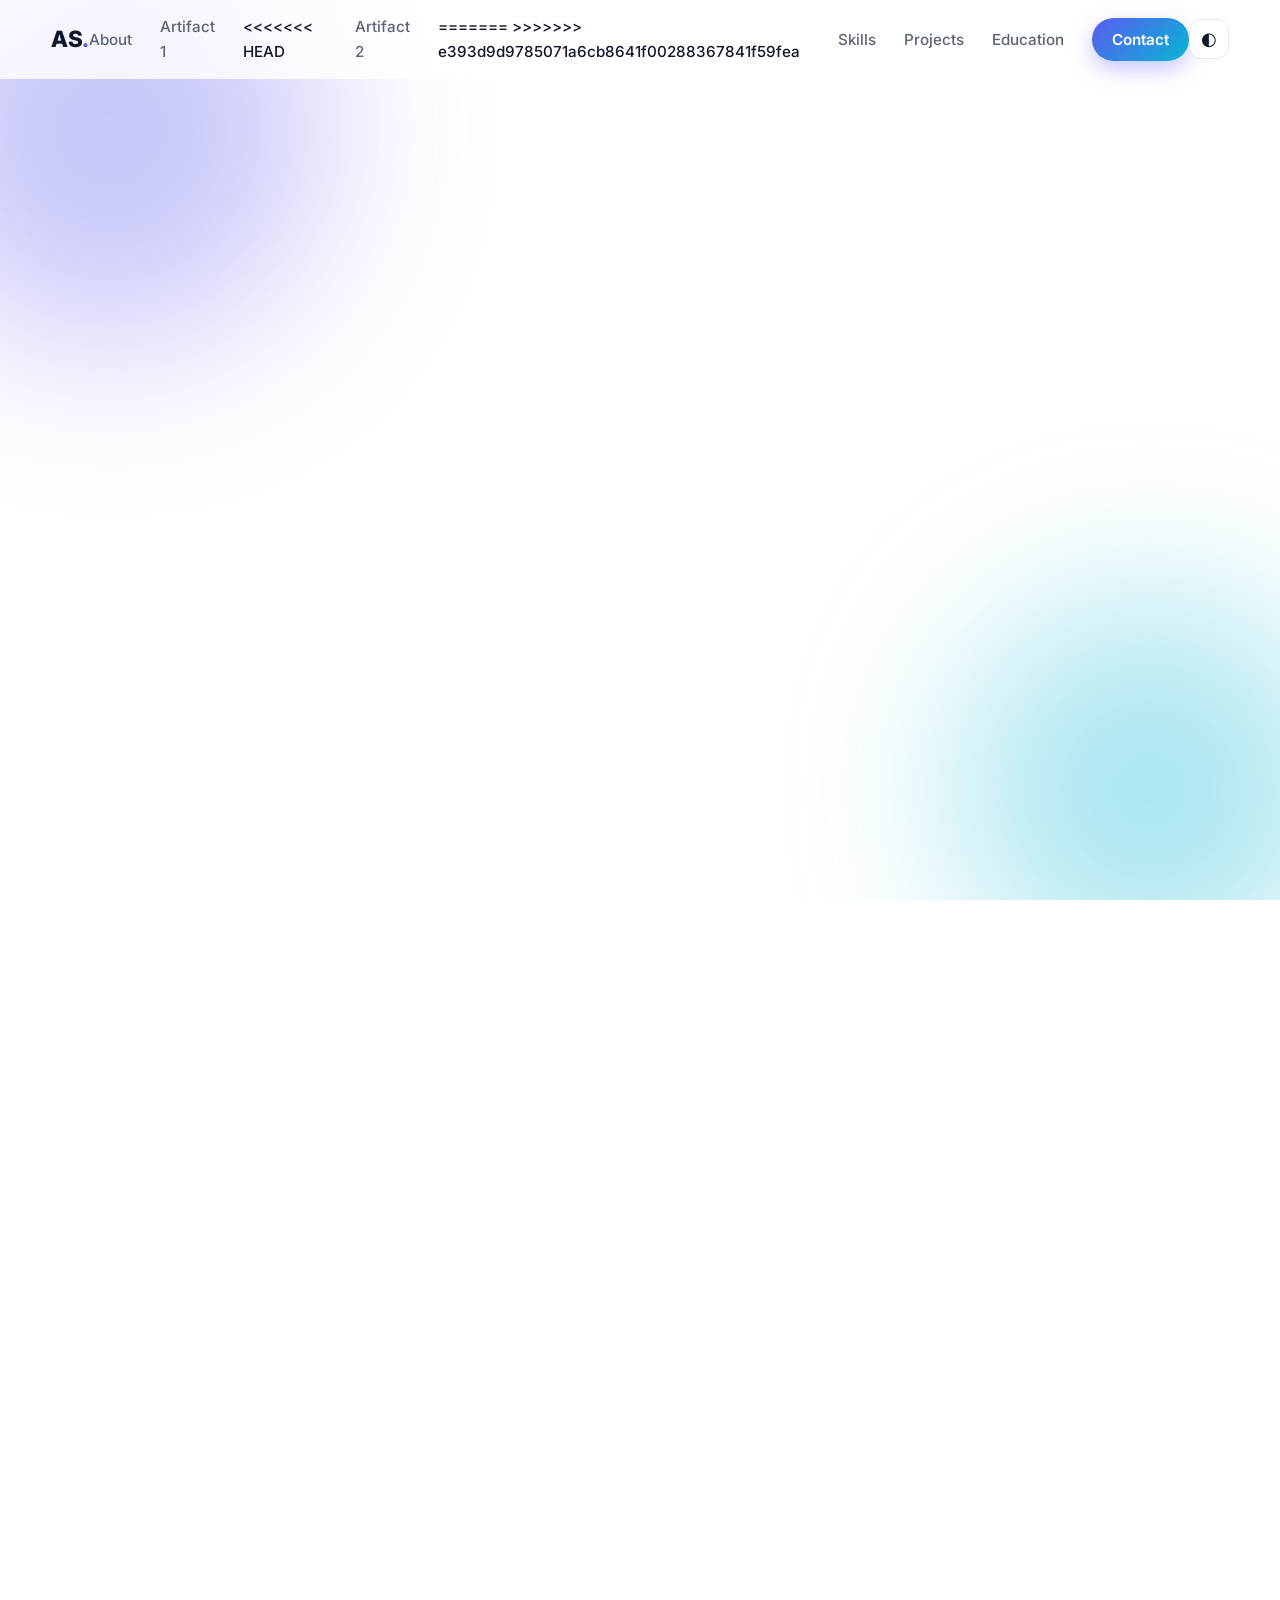
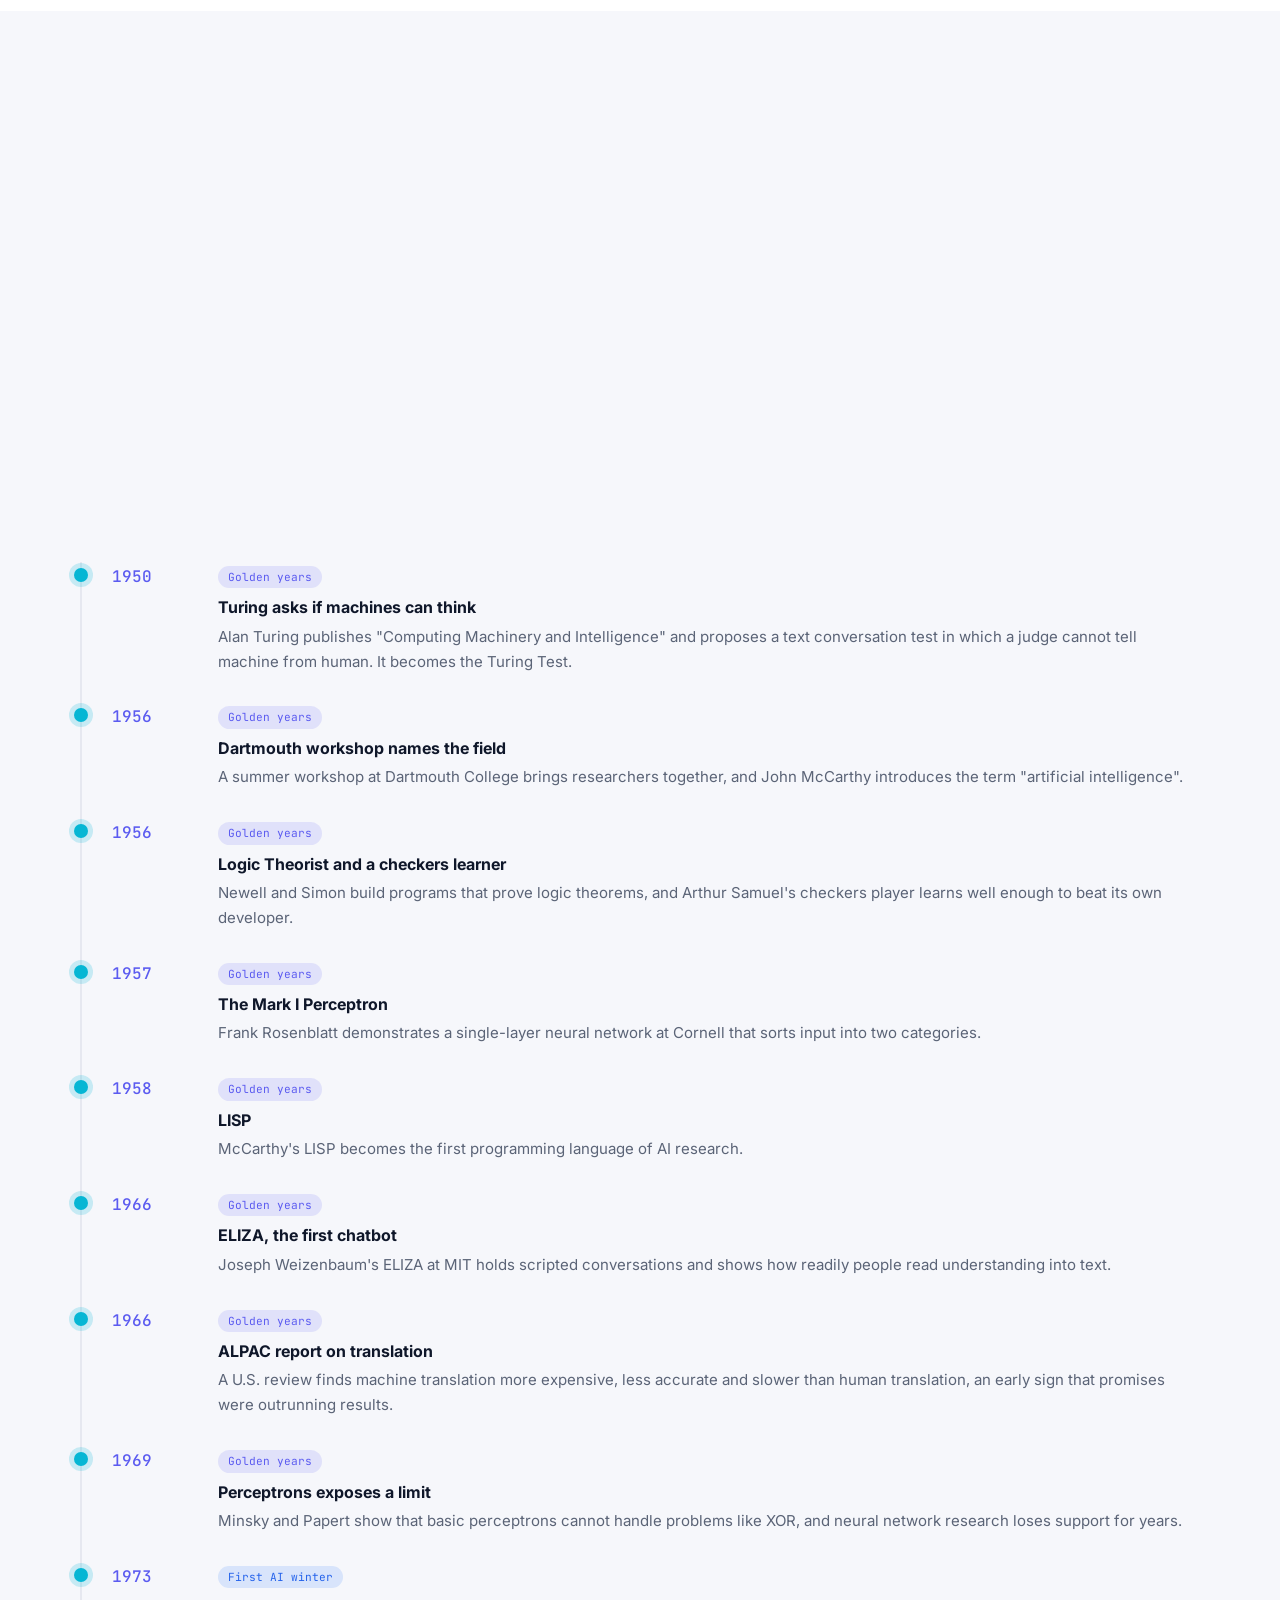
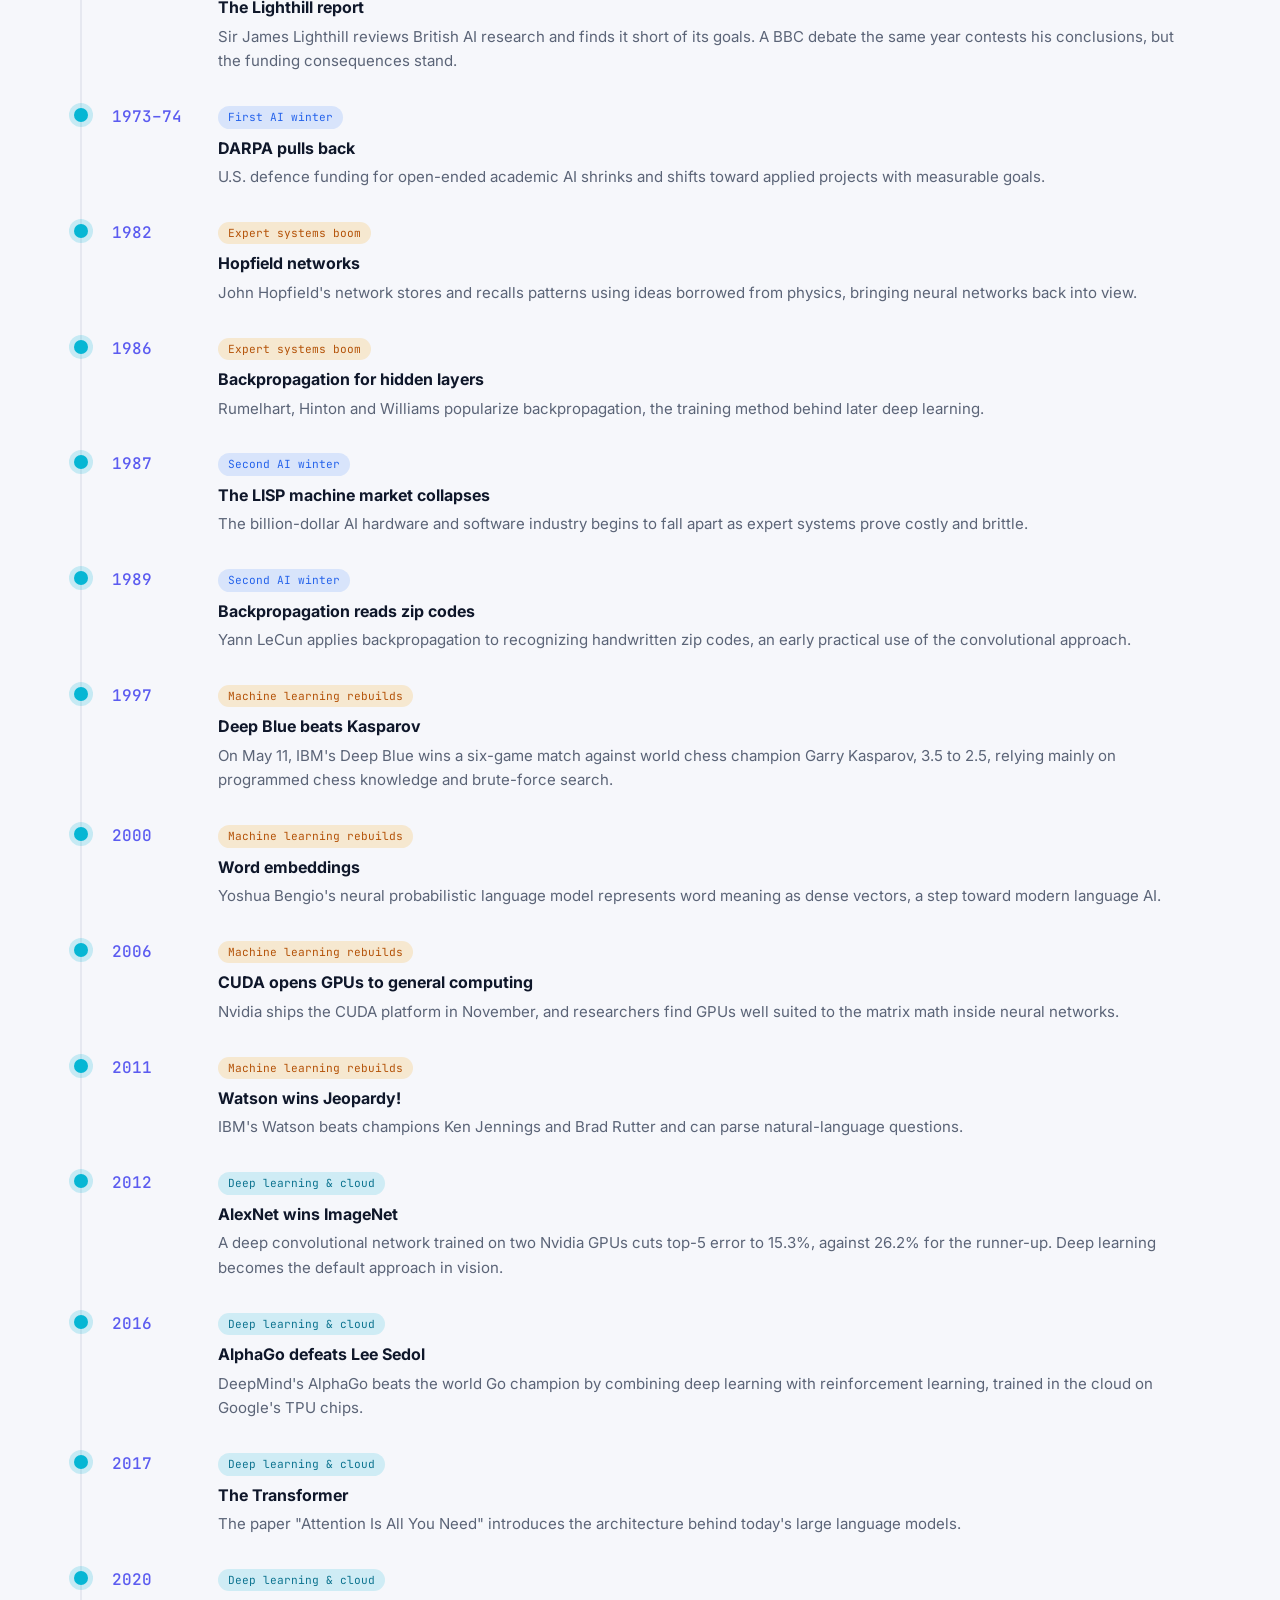
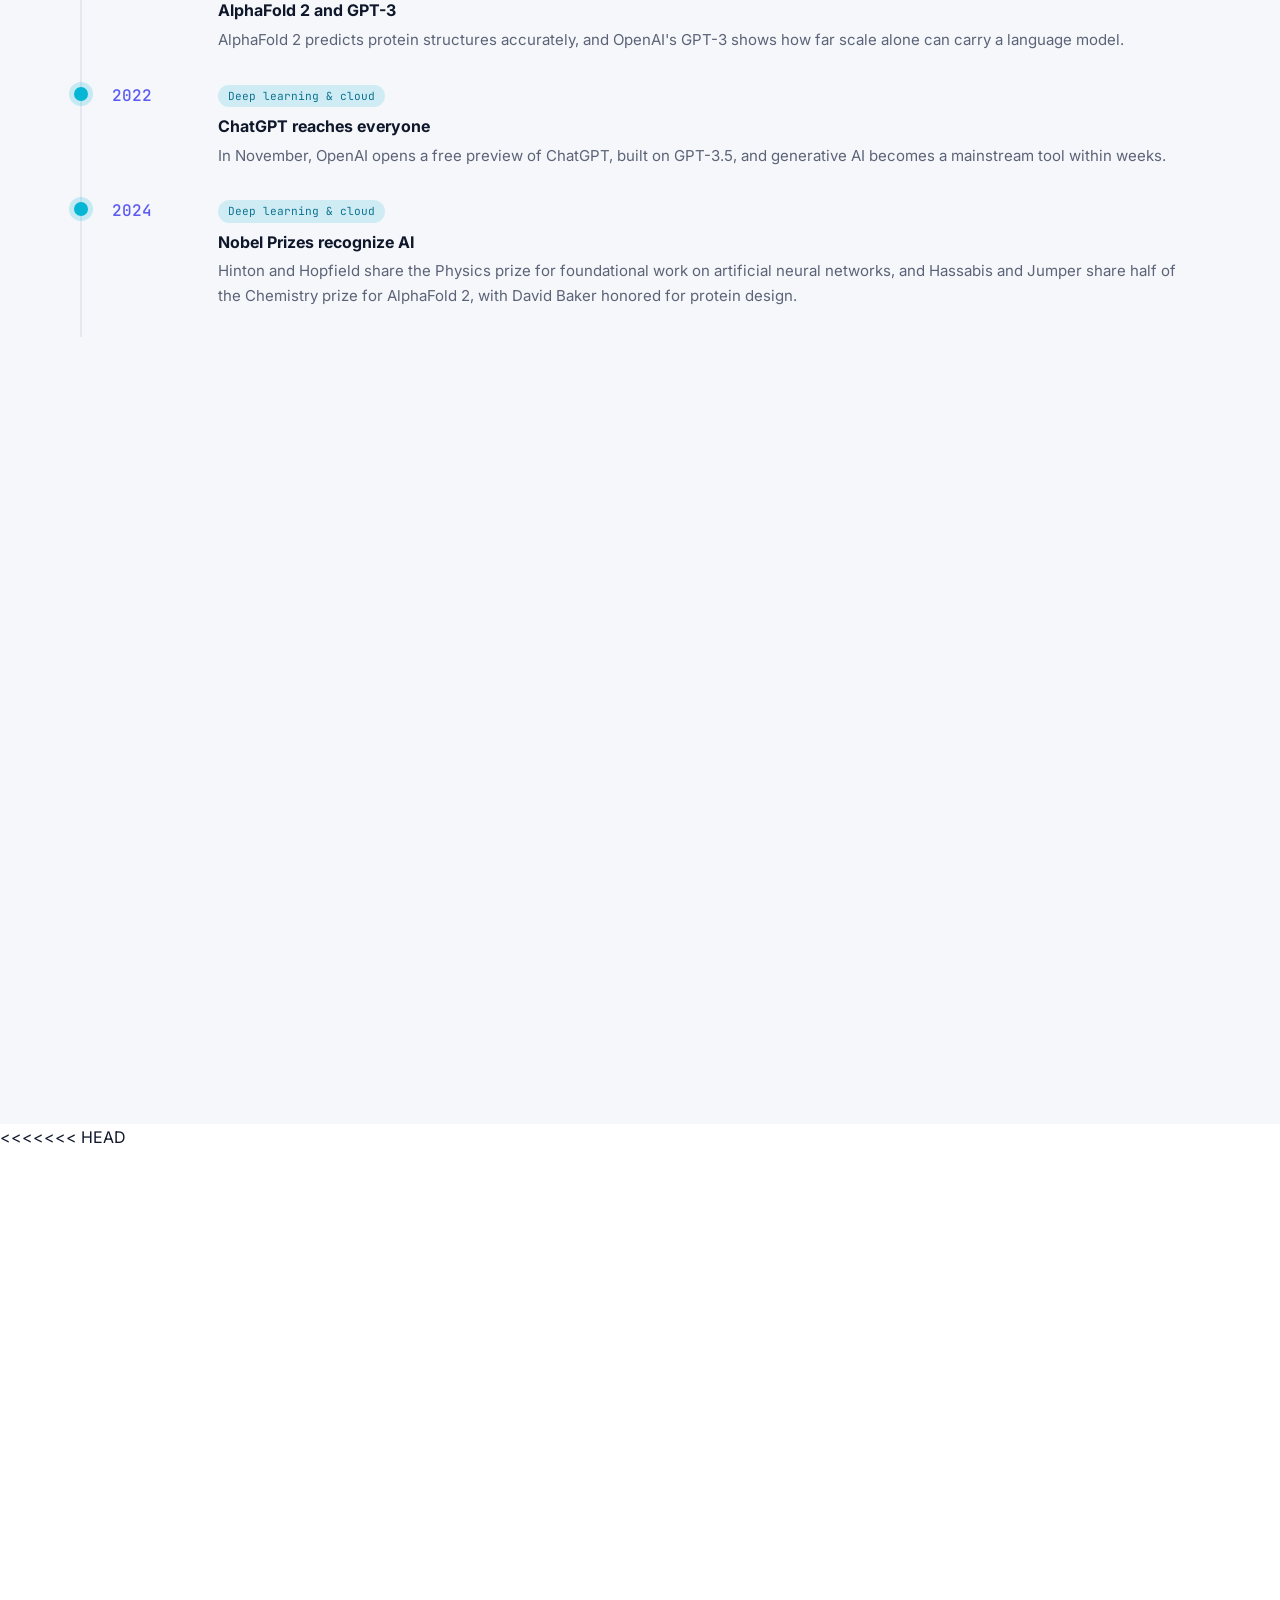
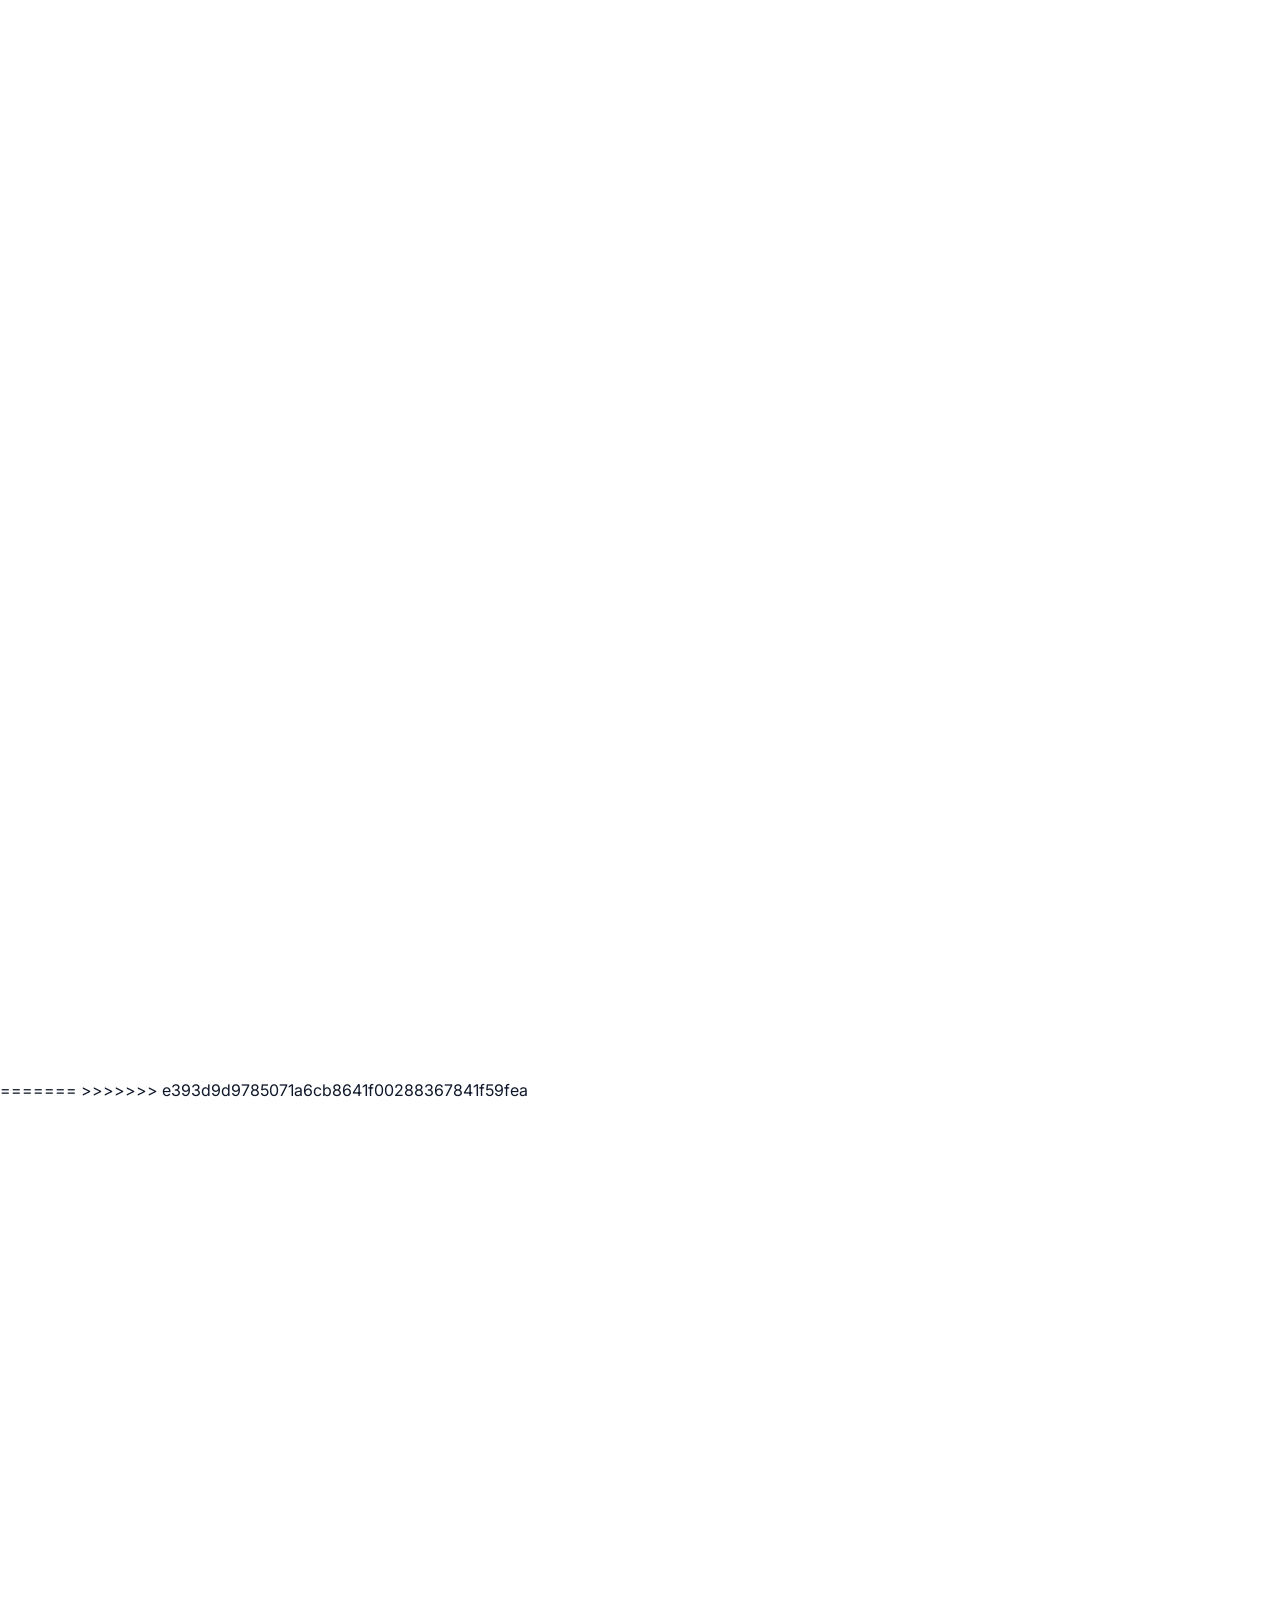
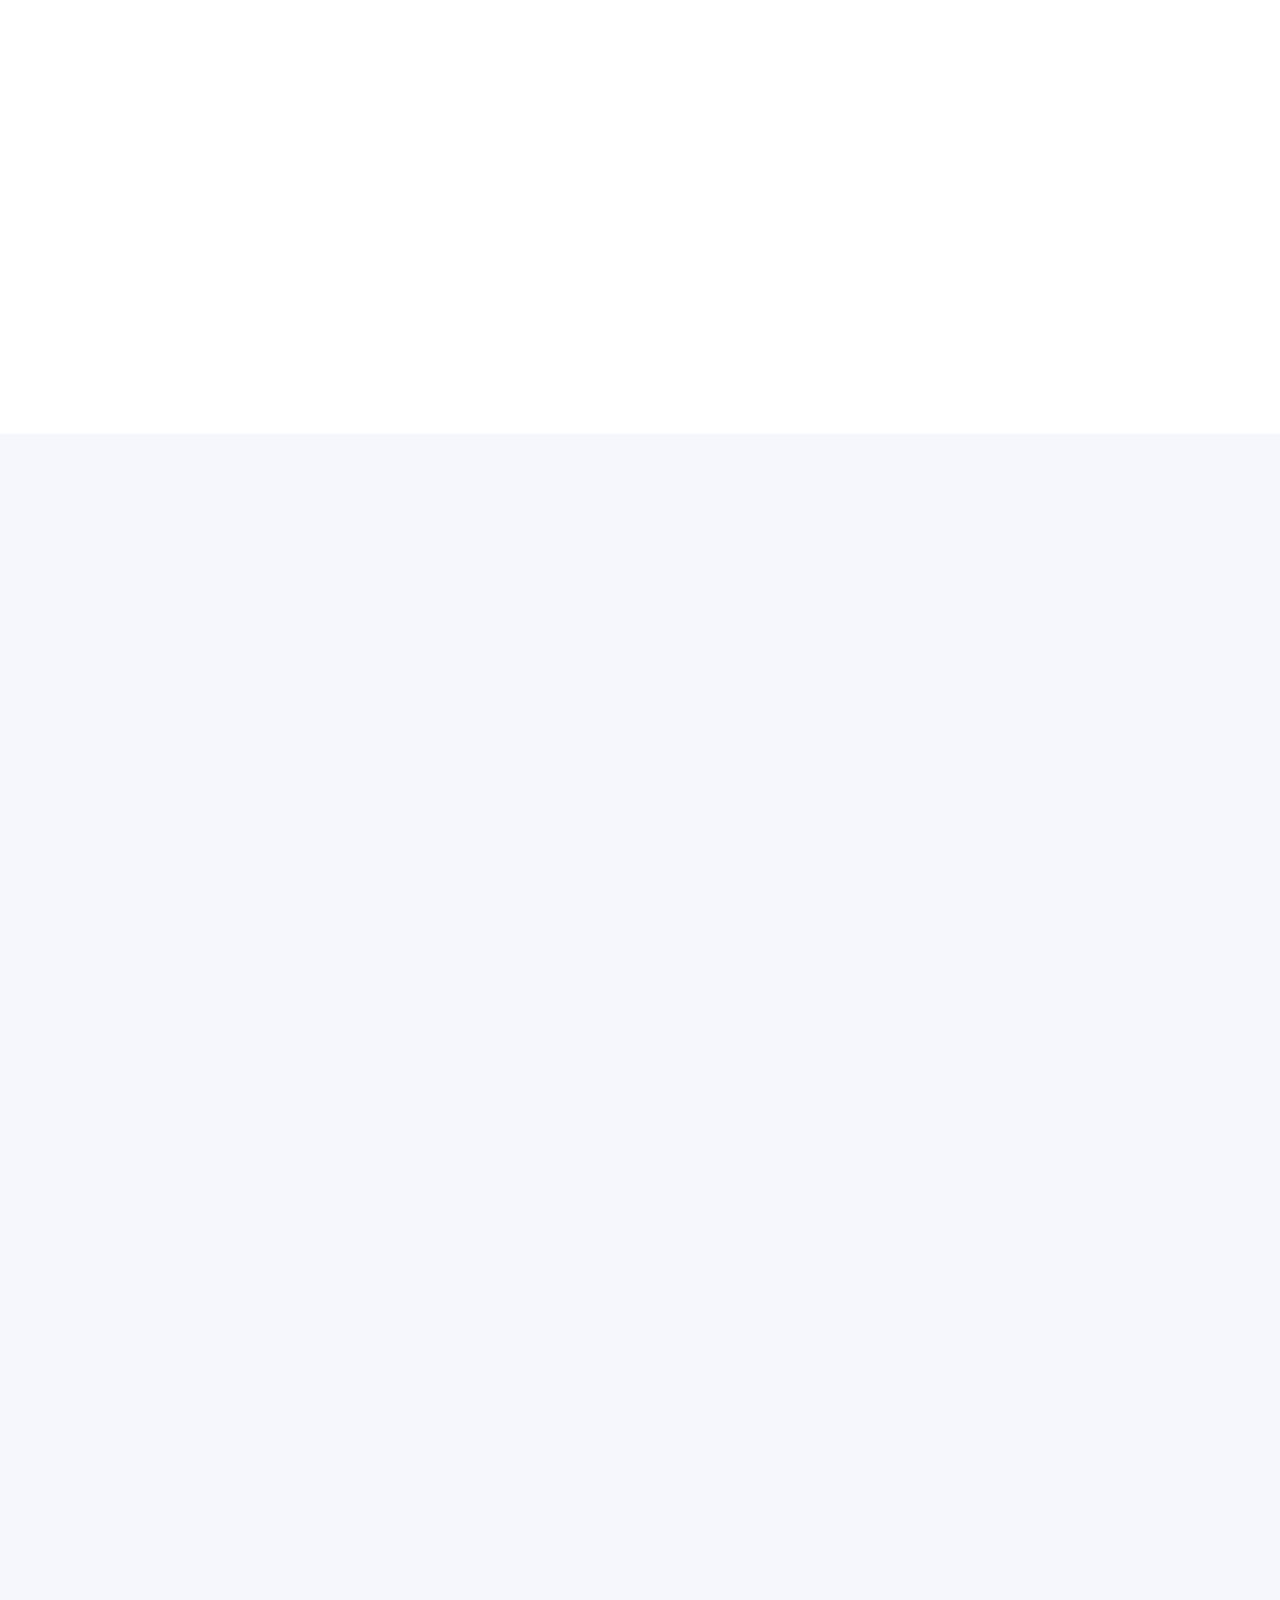
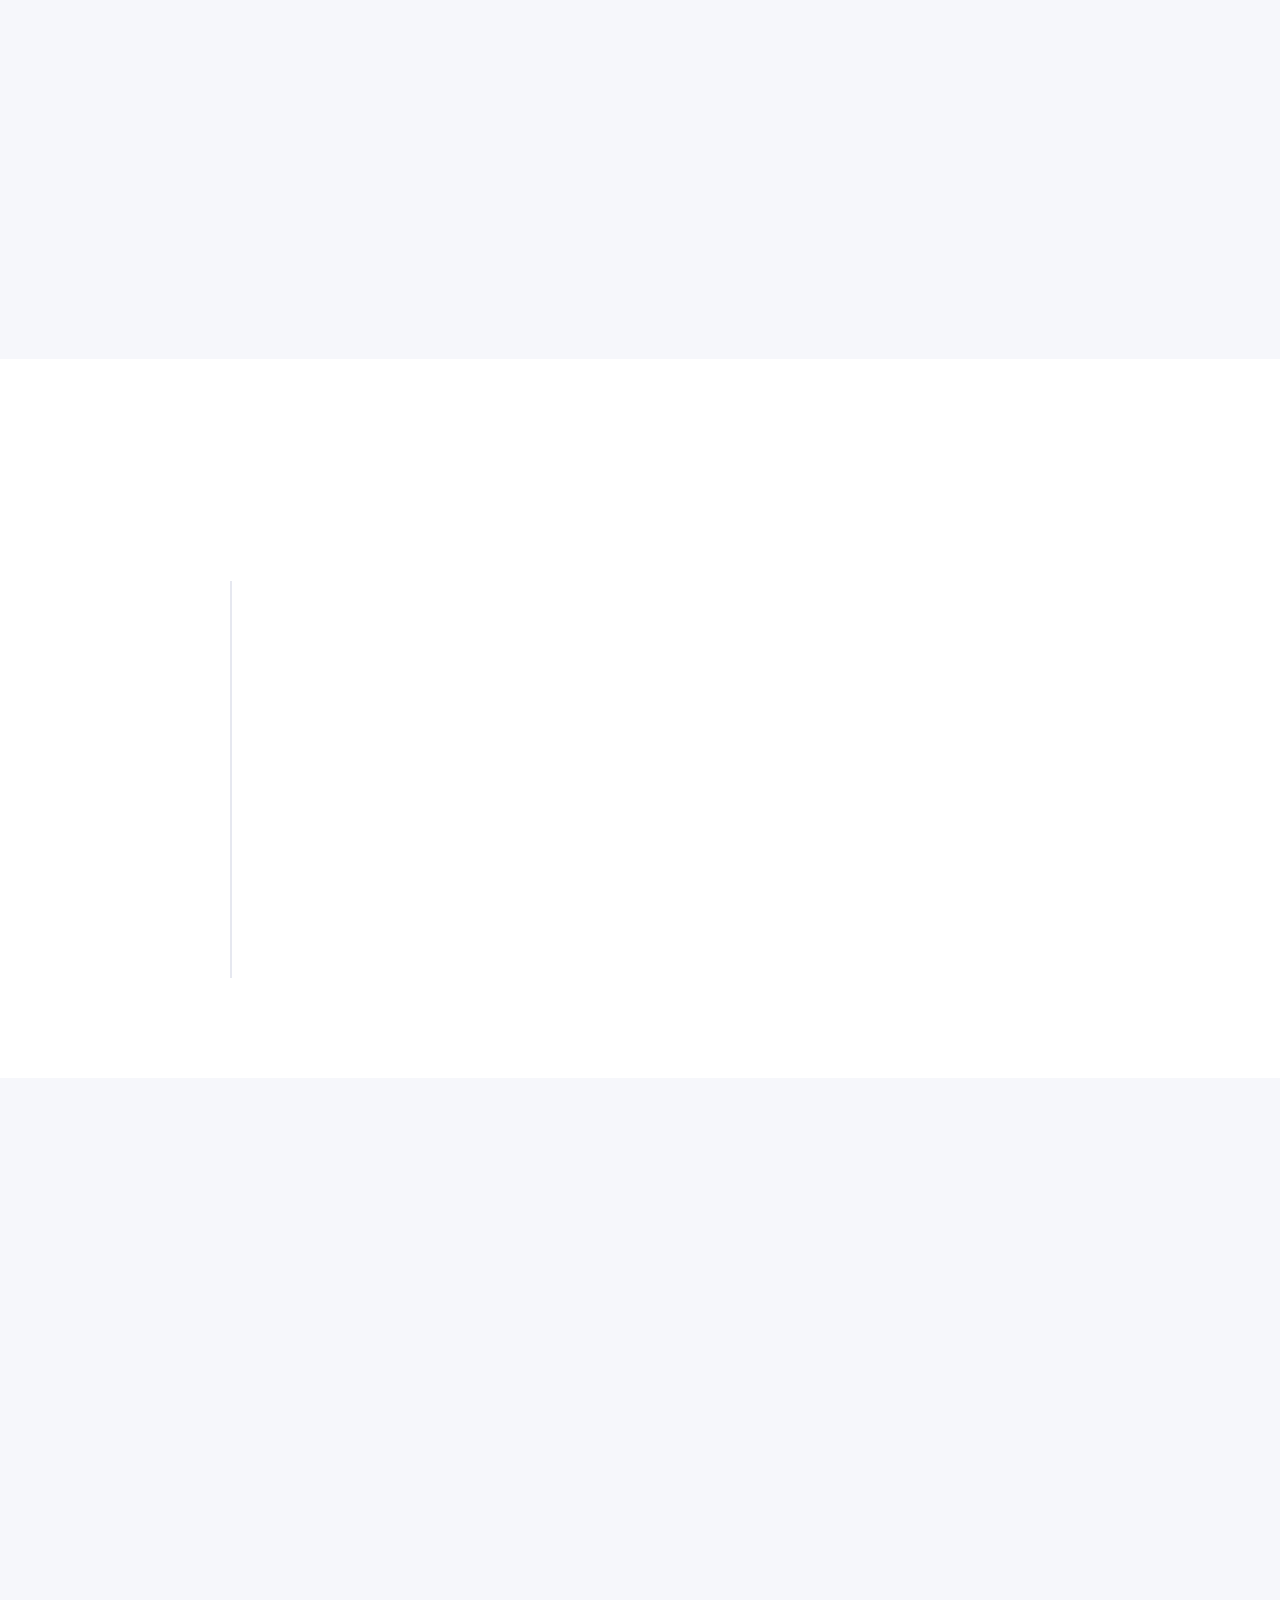
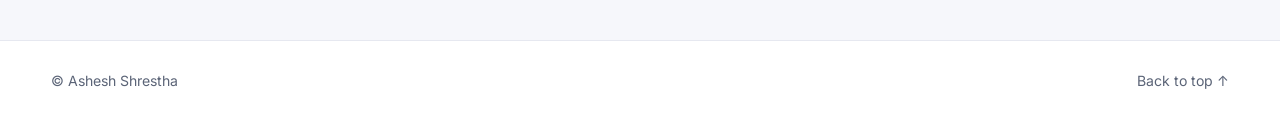
==== index.html @ f6028bf1 "Merge GitHub changes with updated portfolio" ====
<!DOCTYPE html>
<html lang="en">
<head>
  <meta charset="UTF-8" />
  <link rel="icon" href="data:,">
  <meta name="viewport" content="width=device-width, initial-scale=1" />
  <title>Ashesh Shrestha | Software Engineer & AI Practitioner</title>
  <meta name="description" content="Ashesh Shrestha: Software Engineer with 5+ years building microservices, backend systems and cloud infrastructure for financial services. MSc in AI and MSc in Computer Science." />
  <meta property="og:title" content="Ashesh Shrestha | Software Engineer & AI Practitioner" />
  <meta property="og:description" content="Java/Spring Boot microservices, cloud infrastructure and applied AI. See my projects and get in touch." />
  <meta property="og:type" content="website" />
  <link rel="preconnect" href="https://fonts.googleapis.com" />
  <link rel="preconnect" href="https://fonts.gstatic.com" crossorigin />
  <link href="https://fonts.googleapis.com/css2?family=Inter:wght@400;500;600;700;800&family=JetBrains+Mono:wght@400;500&display=swap" rel="stylesheet" />
  <link rel="stylesheet" href="style.css" />
</head>
<body>

  <!-- NAV -->
  <header class="nav" id="nav">
    <a href="#home" class="logo">AS<span>.</span></a>
    <nav class="nav-links" id="navLinks">
      <a href="#about">About</a>
      <a href="#artifact">Artifact 1</a>
<<<<<<< HEAD
      <a href="#artifact2">Artifact 2</a>
=======
>>>>>>> e393d9d9785071a6cb8641f00288367841f59fea
      <a href="#skills">Skills</a>
      <a href="#projects">Projects</a>
      <a href="#journey">Education</a>
      <a href="#contact" class="btn btn-small">Contact</a>
    </nav>
    <div class="nav-actions">
      <button class="icon-btn" id="themeToggle" aria-label="Toggle dark mode">◐</button>
      <button class="icon-btn menu-btn" id="menuBtn" aria-label="Open menu">☰</button>
    </div>
  </header>

  <main>
    <!-- HERO -->
    <section class="hero" id="home">
      <div class="glow glow-1"></div>
      <div class="glow glow-2"></div>
      <div class="container hero-grid">
        <div class="hero-text reveal">
          <span class="badge"><i class="dot"></i> Open to opportunities</span>
          <h1>Hi, I'm <span class="gradient-text">Ashesh Shrestha</span>.<br />I build <span class="typed-wrap"><span id="typed"></span><span class="cursor">|</span></span></h1>
          <p class="lead">
            Software Engineer with 5+ years building microservices, backend systems and cloud infrastructure
            for financial services platforms, now pairing that engineering depth with an MSc in Artificial Intelligence.
          </p>
          <div class="cta">
            <a href="#projects" class="btn">View my work →</a>
            <a href="resume.pdf" class="btn btn-ghost" download>Download résumé</a>
            <a href="https://www.linkedin.com/in/ashesh-shrestha-a662722b8/" class="btn btn-ghost" target="_blank" rel="noopener">LinkedIn</a>
          </div>
          <ul class="socials">
            <li><a href="https://github.com/amshrestha2020" target="_blank" rel="noopener">GitHub</a></li>
            <li><a href="https://www.linkedin.com/in/ashesh-shrestha-a662722b8/" target="_blank" rel="noopener">LinkedIn</a></li>
            <li><a href="#contact">Email</a></li>
          </ul>
        </div>

        <div class="hero-card reveal">
          <div class="avatar">
            <span>AS</span>
            <!-- Photo: upload photo.jpg to the repo root (or assets/photo.jpg). If neither exists, the initials above show. -->
            <img src="assets/photo.jpg" alt="Ashesh Shrestha"
                 onerror="if(!this.dataset.retry){this.dataset.retry=1;this.src='photo.jpg';}else{this.remove();}" />
          </div>
          <h3>Ashesh Shrestha</h3>
          <p class="muted">Software Engineer · AI &amp; Data Analytics</p>
          <div class="stats">
            <div><strong data-count="5" data-suffix="+">0</strong><small>Years experience</small></div>
            <div><strong data-count="2">0</strong><small>MSc degrees</small></div>
            <div><strong data-count="128" data-suffix="★">0</strong><small>Top repo stars</small></div>
          </div>
        </div>
      </div>
    </section>

    <!-- ABOUT -->
    <section class="section" id="about">
      <div class="container narrow">
        <p class="eyebrow reveal">About me</p>
        <h2 class="reveal">Production-grade engineering, <span class="gradient-text">applied AI mindset.</span></h2>
        <p class="reveal">
          I architect Java/Spring Boot microservices for reinsurance and banking platforms, where reliability,
          security and clean design matter every day. Alongside that work I completed an MSc in Artificial
          Intelligence (Data Analytics) and keep building hands-on projects in computer vision, monitoring
          and algorithms.
        </p>
        <div class="value-grid">
          <article class="card reveal">
            <div class="ico">🏗️</div>
            <h4>Systems builder</h4>
            <p>Microservices, APIs and cloud infrastructure designed to scale and stay reliable in regulated finance.</p>
          </article>
          <article class="card reveal">
            <div class="ico">🧠</div>
            <h4>AI-informed</h4>
            <p>Two master's degrees, in AI and Computer Science, backing practical data and ML work.</p>
          </article>
          <article class="card reveal">
            <div class="ico">🌱</div>
            <h4>Always shipping</h4>
            <p>Public projects, steady commits and open-source solutions that others actually fork and use.</p>
          </article>
        </div>
      </div>
    </section>

    <!-- ARTIFACT 1 -->
    <section class="section alt" id="artifact">
      <div class="container">
        <p class="eyebrow reveal">Portfolio Artifact 1</p>
        <h2 class="reveal">Timeline of Artificial Intelligence: <span class="gradient-text">1950 to the 2024 Nobel Prizes</span></h2>
        <p class="muted reveal">From the Turing Test to today's generative AI, including the two AI winters and the deep learning and cloud computing era. Filter by era below.</p>

        <div class="meta-grid reveal">
          <div><small>Audience</small><strong>Hiring managers, recruiters and engineering leads in tech and financial services</strong></div>
          <div><small>Purpose</small><strong>Show I understand how AI evolved, why progress stalled twice, and where my engineering background fits</strong></div>
          <div><small>Format</small><strong>Interactive timeline with era filters and cited sources</strong></div>
          <div><small>Source</small><strong>Workshop 1 · AI &amp; ML Timelines · 15 references</strong></div>
        </div>

        <div class="filters reveal" role="group" aria-label="Filter timeline by era">
          <button class="filter active" data-filter="all">All</button>
          <button class="filter" data-filter="golden">Golden years</button>
          <button class="filter" data-filter="winters">AI winters</button>
          <button class="filter" data-filter="revival">Revival</button>
          <button class="filter" data-filter="deep">Deep learning &amp; cloud</button>
        </div>

        <ol class="ai-timeline">
          <li data-era="golden"><time>1950</time><div><span class="era-tag">Golden years</span><h4>Turing asks if machines can think</h4><p>Alan Turing publishes "Computing Machinery and Intelligence" and proposes a text conversation test in which a judge cannot tell machine from human. It becomes the Turing Test.</p></div></li>
          <li data-era="golden"><time>1956</time><div><span class="era-tag">Golden years</span><h4>Dartmouth workshop names the field</h4><p>A summer workshop at Dartmouth College brings researchers together, and John McCarthy introduces the term "artificial intelligence".</p></div></li>
          <li data-era="golden"><time>1956</time><div><span class="era-tag">Golden years</span><h4>Logic Theorist and a checkers learner</h4><p>Newell and Simon build programs that prove logic theorems, and Arthur Samuel's checkers player learns well enough to beat its own developer.</p></div></li>
          <li data-era="golden"><time>1957</time><div><span class="era-tag">Golden years</span><h4>The Mark I Perceptron</h4><p>Frank Rosenblatt demonstrates a single-layer neural network at Cornell that sorts input into two categories.</p></div></li>
          <li data-era="golden"><time>1958</time><div><span class="era-tag">Golden years</span><h4>LISP</h4><p>McCarthy's LISP becomes the first programming language of AI research.</p></div></li>
          <li data-era="golden"><time>1966</time><div><span class="era-tag">Golden years</span><h4>ELIZA, the first chatbot</h4><p>Joseph Weizenbaum's ELIZA at MIT holds scripted conversations and shows how readily people read understanding into text.</p></div></li>
          <li data-era="golden"><time>1966</time><div><span class="era-tag">Golden years</span><h4>ALPAC report on translation</h4><p>A U.S. review finds machine translation more expensive, less accurate and slower than human translation, an early sign that promises were outrunning results.</p></div></li>
          <li data-era="golden"><time>1969</time><div><span class="era-tag">Golden years</span><h4>Perceptrons exposes a limit</h4><p>Minsky and Papert show that basic perceptrons cannot handle problems like XOR, and neural network research loses support for years.</p></div></li>

          <li data-era="winters"><time>1973</time><div><span class="era-tag winter">First AI winter</span><h4>The Lighthill report</h4><p>Sir James Lighthill reviews British AI research and finds it short of its goals. A BBC debate the same year contests his conclusions, but the funding consequences stand.</p></div></li>
          <li data-era="winters"><time>1973–74</time><div><span class="era-tag winter">First AI winter</span><h4>DARPA pulls back</h4><p>U.S. defence funding for open-ended academic AI shrinks and shifts toward applied projects with measurable goals.</p></div></li>

          <li data-era="revival"><time>1982</time><div><span class="era-tag revival">Expert systems boom</span><h4>Hopfield networks</h4><p>John Hopfield's network stores and recalls patterns using ideas borrowed from physics, bringing neural networks back into view.</p></div></li>
          <li data-era="revival"><time>1986</time><div><span class="era-tag revival">Expert systems boom</span><h4>Backpropagation for hidden layers</h4><p>Rumelhart, Hinton and Williams popularize backpropagation, the training method behind later deep learning.</p></div></li>

          <li data-era="winters"><time>1987</time><div><span class="era-tag winter">Second AI winter</span><h4>The LISP machine market collapses</h4><p>The billion-dollar AI hardware and software industry begins to fall apart as expert systems prove costly and brittle.</p></div></li>
          <li data-era="winters"><time>1989</time><div><span class="era-tag winter">Second AI winter</span><h4>Backpropagation reads zip codes</h4><p>Yann LeCun applies backpropagation to recognizing handwritten zip codes, an early practical use of the convolutional approach.</p></div></li>

          <li data-era="revival"><time>1997</time><div><span class="era-tag revival">Machine learning rebuilds</span><h4>Deep Blue beats Kasparov</h4><p>On May 11, IBM's Deep Blue wins a six-game match against world chess champion Garry Kasparov, 3.5 to 2.5, relying mainly on programmed chess knowledge and brute-force search.</p></div></li>
          <li data-era="revival"><time>2000</time><div><span class="era-tag revival">Machine learning rebuilds</span><h4>Word embeddings</h4><p>Yoshua Bengio's neural probabilistic language model represents word meaning as dense vectors, a step toward modern language AI.</p></div></li>
          <li data-era="revival"><time>2006</time><div><span class="era-tag revival">Machine learning rebuilds</span><h4>CUDA opens GPUs to general computing</h4><p>Nvidia ships the CUDA platform in November, and researchers find GPUs well suited to the matrix math inside neural networks.</p></div></li>
          <li data-era="revival"><time>2011</time><div><span class="era-tag revival">Machine learning rebuilds</span><h4>Watson wins Jeopardy!</h4><p>IBM's Watson beats champions Ken Jennings and Brad Rutter and can parse natural-language questions.</p></div></li>

          <li data-era="deep"><time>2012</time><div><span class="era-tag deep">Deep learning &amp; cloud</span><h4>AlexNet wins ImageNet</h4><p>A deep convolutional network trained on two Nvidia GPUs cuts top-5 error to 15.3%, against 26.2% for the runner-up. Deep learning becomes the default approach in vision.</p></div></li>
          <li data-era="deep"><time>2016</time><div><span class="era-tag deep">Deep learning &amp; cloud</span><h4>AlphaGo defeats Lee Sedol</h4><p>DeepMind's AlphaGo beats the world Go champion by combining deep learning with reinforcement learning, trained in the cloud on Google's TPU chips.</p></div></li>
          <li data-era="deep"><time>2017</time><div><span class="era-tag deep">Deep learning &amp; cloud</span><h4>The Transformer</h4><p>The paper "Attention Is All You Need" introduces the architecture behind today's large language models.</p></div></li>
          <li data-era="deep"><time>2020</time><div><span class="era-tag deep">Deep learning &amp; cloud</span><h4>AlphaFold 2 and GPT-3</h4><p>AlphaFold 2 predicts protein structures accurately, and OpenAI's GPT-3 shows how far scale alone can carry a language model.</p></div></li>
          <li data-era="deep"><time>2022</time><div><span class="era-tag deep">Deep learning &amp; cloud</span><h4>ChatGPT reaches everyone</h4><p>In November, OpenAI opens a free preview of ChatGPT, built on GPT-3.5, and generative AI becomes a mainstream tool within weeks.</p></div></li>
          <li data-era="deep"><time>2024</time><div><span class="era-tag deep">Deep learning &amp; cloud</span><h4>Nobel Prizes recognize AI</h4><p>Hinton and Hopfield share the Physics prize for foundational work on artificial neural networks, and Hassabis and Jumper share half of the Chemistry prize for AlphaFold 2, with David Baker honored for protein design.</p></div></li>
        </ol>

        <h3 class="sub reveal">What caused the AI winters</h3>
        <div class="winter-grid">
          <article class="card reveal">
            <h4>First AI winter (1974 – 1980)</h4>
            <p><b>Causes:</b> The 1973 Lighthill report judged AI to have failed its big promises, DARPA cut general academic AI funding in 1973 and 1974, and machine translation and perceptron limits had already dented confidence.</p>
            <p><b>Cost:</b> UK AI research was largely dismantled outside a few universities such as Edinburgh, Essex and Sussex, and DARPA redirected money to projects with specific, measurable goals. The pattern: pessimism among researchers, then in the press, then a funding cut.</p>
          </article>
          <article class="card reveal">
            <h4>Second AI winter (1987 – 1993)</h4>
            <p><b>Causes:</b> The LISP machine market collapsed in 1987, and hand-written rule bases proved brittle, with maintenance costs growing beyond the value they returned.</p>
            <p><b>Cost:</b> Companies abandoned expert systems and funding and enthusiasm fell again, though some work continued underneath, including neural networks applied to real tasks. Dating varies by source.</p>
          </article>
        </div>

        <div class="callout reveal">
          <h4>Why this matters to you</h4>
          <p>
            The two winters show what happens when hype outruns measurable results, and the revival shows that
            progress returns once data, hardware and methods catch up. As an engineer with 5+ years of production
            backend and cloud experience in financial services and graduate-level AI training, I focus on building
            AI-enabled systems that are reliable, secure, explainable and tied to measurable goals.
          </p>
        </div>

        <details class="sources reveal">
          <summary>Sources (15)</summary>
          <ol>
            <li><a href="https://arxiv.org/pdf/2109.01517" target="_blank" rel="noopener">A brief history of AI: how to prevent another winter (arXiv review)</a></li>
            <li><a href="https://computerhistory.org/wp-content/uploads/2025/01/LLM-timeline.pdf" target="_blank" rel="noopener">Computer History Museum, LLM timeline</a></li>
            <li><a href="https://datacamp.com/blog/ai-winter" target="_blank" rel="noopener">DataCamp, AI Winter: Understanding the Cycles of AI Development</a></li>
            <li><a href="https://oreil.ly/nHtEz" target="_blank" rel="noopener">AI winter overview (Lighthill report, DARPA cuts, ALPAC)</a></li>
            <li><a href="https://www.tech.gov.sg/technews/the-history-of-ai-part-1/" target="_blank" rel="noopener">Singapore GovTech, The History of AI, Part 1</a></li>
            <li><a href="https://eweek.com/?p=233148" target="_blank" rel="noopener">eWeek, the story of AlexNet</a></li>
            <li><a href="https://www.envisioning.com/vocab/alexnet" target="_blank" rel="noopener">Envisioning, AlexNet</a></li>
            <li><a href="https://macropolo.org/digital-projects/supply-chain/ai-chips/ai-in-the-cloud/" target="_blank" rel="noopener">MacroPolo, AI in the Cloud (TPU and AlphaGo)</a></li>
            <li><a href="https://www.jonpeddie.com/news/part-iii-the-evolution-to-ai-gpus/" target="_blank" rel="noopener">Jon Peddie Research, the evolution to AI GPUs (CUDA)</a></li>
            <li><a href="https://analyticsindiamag.com/googles-ai-cloud-tpu-public-beta/" target="_blank" rel="noopener">Analytics India Magazine, Google's Cloud TPU public beta</a></li>
            <li><a href="https://arxiv.org/abs/1706.03762" target="_blank" rel="noopener">Vaswani et al., Attention Is All You Need (arXiv)</a></li>
            <li><a href="https://www.iotworldtoday.com/iiot/25-years-ago-today-how-deep-blue-vs-kasparov-changed-ai-forever" target="_blank" rel="noopener">AI Business, 25 Years Ago: How Deep Blue vs. Kasparov Changed AI</a></li>
            <li><a href="https://en.chessbase.com/newsroom/post/after-deep-blue-ibm-s-watson-defeats-jeopardy-champs?page=0" target="_blank" rel="noopener">ChessBase, After Deep Blue: IBM's Watson defeats Jeopardy champs</a></li>
            <li><a href="https://cgi.luddy.indiana.edu/~yye/b565/annhistory.php" target="_blank" rel="noopener">Indiana University, History of deep learning</a></li>
            <li><a href="https://aihub.org/2024/10/10/nobel-prizes-in-physics-and-chemistry-awarded-for-machine-learning-research" target="_blank" rel="noopener">AIhub, Nobel Prizes in physics and chemistry awarded for machine learning research</a></li>
          </ol>
        </details>
      </div>
    </section>

<<<<<<< HEAD

    <!-- ARTIFACT 2 -->
    <section class="section" id="artifact2">
      <div class="container">
        <p class="eyebrow reveal">Portfolio Artifact 2</p>
        <h2 class="reveal">What I learned: <span class="gradient-text">AI concepts, change leadership and new tools</span></h2>
        <p class="muted reveal">A learner's record of Workshop 2: the concepts I studied, the AI tools I tried, and an enterprise AI governance deck I built with them.</p>

        <div class="meta-grid reveal">
          <div><small>Audience</small><strong>Hiring managers, recruiters and engineering leads who want evidence I keep learning</strong></div>
          <div><small>Purpose</small><strong>Show I can learn new AI concepts and tools quickly and apply them to a business problem</strong></div>
          <div><small>Format</small><strong>Learning summary with tools used and a governance deck</strong></div>
          <div><small>Source</small><strong>Workshop 2</strong></div>
        </div>

        <div class="learn-grid">
          <article class="card reveal">
            <div class="ico">🧠</div>
            <h4>1. Machine learning vs. deep learning</h4>
            <p>Machine learning learns patterns from data, often with features that people choose. Deep learning uses many-layered neural networks that learn those features themselves, which is why it excels on images, speech and language but needs more data and computing power.</p>
          </article>
          <article class="card reveal">
            <div class="ico">🔄</div>
            <h4>2. Adaptability and change leadership</h4>
            <p>Adopting AI is a people change as much as a technical one. I learned to stay flexible as tools evolve, bring colleagues along with clear communication, and lead change by showing small, measurable wins first.</p>
          </article>
          <article class="card reveal">
            <div class="ico">🛠️</div>
            <h4>3. New AI tools I tried</h4>
            <div class="chips">
              <span>Consensus</span><span>NotebookLM</span><span>Flight simulator</span>
            </div>
            <p>I used Consensus to find research-backed answers, NotebookLM to work from my own source documents, and a flight simulator to practice using AI in a safe setting. I then built my own flight simulator, a helicopter rotor lab and a prompt simulator (below).</p>
          </article>
          <article class="card reveal">
            <div class="ico">📊</div>
            <h4>4. Enterprise AI governance framework</h4>
            <p>I built a presentation on an enterprise AI governance framework, generating the deck with Gamma and using Claude to develop the content and the project page. Details below.</p>
            <div class="stack"><span>Gamma</span><span>Claude</span><span>AI governance</span></div>
          </article>
        </div>

        <article class="project featured reveal deck">
          <span class="tag">Presentation · Team project · Built with Gamma &amp; Claude</span>
          <h3>Enterprise AI Governance Framework</h3>
          <p><b>Problem:</b> AI adoption is accelerating while ownership, risk reviews and control practices stay fragmented.<br />
             <b>Approach:</b> With a teammate (Nalini Priya Uppari), I designed a risk-based operating model covering intake, assessment, approval, deployment and monitoring. I generated the deck with Gamma and used Claude to develop the content and the project page.<br />
             <b>Outcome:</b> A practical framework for safe, trusted, compliant and scalable AI adoption, with accountable owners, evidence-based controls and measurable targets.</p>

          <div class="glance">
            <div><strong>6</strong><span>guiding principles</span><small>Accountability · Risk proportionality · Transparency · Security &amp; privacy · Human oversight · Continuous assurance</small></div>
            <div><strong>7</strong><span>lifecycle gates</span><small>Intake · Triage · Assess · Build &amp; test · Approve · Monitor · Retire</small></div>
            <div><strong>4</strong><span>risk tiers</span><small>Low · Medium · High · Prohibited, with review depth scaling by impact</small></div>
            <div><strong>6</strong><span>control areas</span><small>Data · Model quality · Fairness · Security · Third-party · Human oversight</small></div>
            <div><strong>6</strong><span>KPIs</span><small>Coverage · Approval discipline · Quality · Fairness · Security &amp; privacy · Operational health</small></div>
            <div><strong>3</strong><span>roadmap phases</span><small>Discover &amp; design · Pilot controls · Operationalize</small></div>
          </div>

          <div class="stack"><span>AI governance</span><span>Risk tiering</span><span>Control plane</span><span>Responsible AI</span><span>Gamma</span><span>Claude</span></div>
          <div class="links">
            <a href="https://claude.ai/public/artifacts/126e60e9-66af-4503-a8c2-10101d8e1a7d" class="link" target="_blank" rel="noopener">View the framework project →</a>
          </div>
        </article>

        <article class="project featured reveal sim">
          <span class="tag">Interactive · Built for Artifact 2</span>
          <h3>Flight Simulator</h3>
          <p><b>Problem:</b> Flying is hard to picture from a textbook. Lift, drag, stalls and landings only make sense when you feel them.<br />
             <b>Approach:</b> I built a simple 3D flight simulator that runs in the browser. You take off or land a small plane with real lift, drag, stall and ground effect, with a coach that explains what is happening.<br />
             <b>Outcome:</b> A playable simulator with keyboard and touch controls, deployed on GitHub Pages. From inside it you can open the Helicopter Rotor Lab below.</p>
          <div class="stack"><span>JavaScript</span><span>three.js</span><span>Physics</span><span>HTML/CSS</span><span>GitHub Pages</span></div>
          <div class="links">
            <button type="button" class="link link-btn embed-toggle" data-embed="simEmbed" aria-expanded="false" aria-controls="simEmbed">Play it here ▶</button>
            <a href="flight-simulator/index.html" class="link" target="_blank" rel="noopener">Open full screen →</a>
            <a href="https://github.com/amshrestha2020/portfolio/tree/main/flight-simulator" class="link" target="_blank" rel="noopener">View source →</a>
          </div>
        </article>
        <div class="sim-embed" id="simEmbed" hidden>
          <iframe title="Flight Simulator" loading="lazy" allow="fullscreen" data-src="flight-simulator/index.html"></iframe>
        </div>

        <article class="project featured reveal sim">
          <span class="tag">Interactive · Opens from the flight simulator</span>
          <h3>Helicopter Rotor Lab</h3>
          <p><b>Problem:</b> It is hard to see how a helicopter blade pushes air, and what you give up when you change the design.<br />
             <b>Approach:</b> Animated airflow through the rotor and over one blade. Change blade count, length, width, speed, pitch and height, then read the pros and cons and the before-and-after numbers.<br />
             <b>Outcome:</b> A learning tool using a simplified blade-element and momentum model (baseline close to a light four-seat helicopter).</p>
          <div class="stack"><span>JavaScript</span><span>Canvas</span><span>Fluid flow</span><span>Trade-off analysis</span></div>
          <div class="links">
            <button type="button" class="link link-btn embed-toggle" data-embed="rotorEmbed" aria-expanded="false" aria-controls="rotorEmbed">Play it here ▶</button>
            <a href="rotor-lab/index.html" class="link" target="_blank" rel="noopener">Open full screen →</a>
            <a href="https://github.com/amshrestha2020/portfolio/tree/main/rotor-lab" class="link" target="_blank" rel="noopener">View source →</a>
          </div>
        </article>
        <div class="sim-embed" id="rotorEmbed" hidden>
          <iframe title="Helicopter Rotor Lab" loading="lazy" data-src="rotor-lab/index.html"></iframe>
        </div>

        <article class="project featured reveal sim">
          <span class="tag">Interactive · Warning-sign trainer</span>
          <h3>Chopper Rotor &amp; Airflow Trainer</h3>
          <p>A parked helicopter with turning blades. The blades turn <b>only</b> when the rotor speed, airflow speed, airflow direction and rotor direction are all correct. Make any one wrong and a flashing warning sign tells you what to fix.</p>
          <div class="stack"><span>SVG</span><span>JavaScript</span><span>Warning logic</span></div>
          <div class="links">
            <button type="button" class="link link-btn embed-toggle" data-embed="chopperEmbed" aria-expanded="false" aria-controls="chopperEmbed">Play it here ▶</button>
            <a href="chopper-trainer/index.html" class="link" target="_blank" rel="noopener">Open full screen →</a>
            <a href="https://github.com/amshrestha2020/portfolio/tree/main/chopper-trainer" class="link" target="_blank" rel="noopener">View source →</a>
          </div>
        </article>
        <div class="sim-embed" id="chopperEmbed" hidden>
          <iframe title="Chopper Rotor and Airflow Trainer" loading="lazy" data-src="chopper-trainer/index.html"></iframe>
        </div>

        
      </div>
    </section>

=======
>>>>>>> e393d9d9785071a6cb8641f00288367841f59fea
    <!-- SKILLS -->
    <section class="section" id="skills">
      <div class="container">
        <p class="eyebrow reveal">Tech stack</p>
        <h2 class="reveal">Toolbox</h2>
        <div class="skill-groups">
          <article class="card reveal">
            <h4>Backend</h4>
            <div class="chips"><span>Java</span><span>Spring Boot</span><span>Python</span><span>Node.js</span><span>Express</span><span>Microservices</span><span>REST APIs</span></div>
          </article>
          <article class="card reveal">
            <h4>Cloud &amp; DevOps</h4>
            <div class="chips"><span>AWS</span><span>Docker</span><span>Kubernetes</span><span>Terraform</span><span>GitHub Actions CI</span></div>
          </article>
          <article class="card reveal">
            <h4>Data</h4>
            <div class="chips"><span>PostgreSQL</span><span>MongoDB</span><span>Data Analytics</span></div>
          </article>
          <article class="card reveal">
            <h4>AI &amp; Applied ML</h4>
<<<<<<< HEAD
            <div class="chips"><span>LLM APIs</span><span>Prompt design</span><span>Responsible AI</span><span>AI governance</span><span>NotebookLM</span><span>Gamma</span><span>Computer Vision</span><span>MediaPipe</span></div>
=======
            <div class="chips"><span>LLM APIs</span><span>Prompt design</span><span>Responsible AI</span><span>Computer Vision</span><span>MediaPipe</span></div>
>>>>>>> e393d9d9785071a6cb8641f00288367841f59fea
          </article>
        </div>
      </div>
    </section>

    <!-- PROJECTS -->
    <section class="section alt" id="projects">
      <div class="container">
        <p class="eyebrow reveal">Selected work</p>
        <h2 class="reveal">Projects</h2>
        <p class="muted reveal">Highlights first, then more of what I've built on GitHub.</p>

        <div class="project-grid">
          <article class="project featured reveal">
            <span class="tag">Featured · AI Lab · Live demo</span>
            <h3>StudyPal: AI study-planning coach</h3>
            <p><b>Problem:</b> College students juggling classes, work and deadlines struggle to turn them into a realistic plan.<br />
               <b>Approach:</b> Applied design thinking (empathize, define, ideate, prototype, test) to build a chatbot that asks one focused question at a time and produces a day-by-day weekly plan with breaks and a reason for the priority order.<br />
               <b>Outcome:</b> A deployed web app with guardrails (no graded-work completion, no medical advice, no sensitive data, crisis referral), an offline mock mode, input validation, rate limiting, automated tests and CI.</p>
            <div class="stack"><span>Node.js</span><span>Express</span><span>LLM API</span><span>Prompt design</span><span>GitHub Actions</span><span>Render</span></div>
            <div class="links">
              <a href="https://studypal-xaov.onrender.com/" class="link" target="_blank" rel="noopener">Try the live demo →</a>
              <a href="https://github.com/amshrestha2020/studypal" class="link" target="_blank" rel="noopener">View source →</a>
            </div>
          </article>

          <article class="project reveal">
            <span class="tag">Computer Vision</span>
            <h3>Gesture Control App</h3>
            <p>Real-time hand gesture recognition built with MediaPipe, turning live camera input into interactive controls.</p>
            <div class="stack"><span>MediaPipe</span><span>Computer Vision</span><span>Real-time</span></div>
            <a href="https://github.com/amshrestha2020" class="link" target="_blank" rel="noopener">View on GitHub →</a>
          </article>

          <article class="project reveal">
            <span class="tag">Infrastructure</span>
            <h3>RSMT</h3>
            <p>A web-based tool for monitoring remote infrastructure from one place.</p>
            <div class="stack"><span>Web</span><span>Monitoring</span><span>Infrastructure</span></div>
            <a href="https://github.com/amshrestha2020" class="link" target="_blank" rel="noopener">View on GitHub →</a>
          </article>

          <article class="project reveal">
            <span class="tag">Algorithms · ★ 128 · 41 forks</span>
            <h3>CodeSignal Codes</h3>
            <p>CodeSignal challenge solutions in Python, one of my most starred and forked repositories.</p>
            <div class="stack"><span>Python</span><span>Algorithms</span><span>Problem solving</span></div>
            <a href="https://github.com/amshrestha2020/CodeSignal" class="link" target="_blank" rel="noopener">View on GitHub →</a>
          </article>
        </div>

        <h3 class="sub reveal">More on GitHub</h3>
        <div class="repo-grid">
          <a class="repo reveal" href="https://github.com/amshrestha2020/LeetCode_Solutions" target="_blank" rel="noopener">
            <h4>LeetCode_Solutions</h4><p>LeetCode problem solutions.</p><span class="lang"><i class="py"></i>Python</span>
          </a>
          <a class="repo reveal" href="https://github.com/amshrestha2020/support-ticket-system" target="_blank" rel="noopener">
            <h4>support-ticket-system</h4><p>A support ticket system.</p><span class="lang"><i class="js"></i>JavaScript</span>
          </a>
          <a class="repo reveal" href="https://github.com/amshrestha2020/InventoryManagementSystem" target="_blank" rel="noopener">
            <h4>InventoryManagementSystem</h4><p>Inventory tracking and management.</p><span class="lang"><i class="py"></i>Python</span>
          </a>
          <a class="repo reveal" href="https://github.com/amshrestha2020/StudentManagementSystem" target="_blank" rel="noopener">
            <h4>StudentManagementSystem</h4><p>Student records management.</p><span class="lang"><i class="js"></i>JavaScript</span>
          </a>
          <a class="repo reveal" href="https://github.com/amshrestha2020/frontend_design" target="_blank" rel="noopener">
            <h4>frontend_design</h4><p>Frontend design experiments.</p><span class="lang"><i class="js"></i>JavaScript</span>
          </a>
        </div>
        <p class="more reveal"><a class="link" href="https://github.com/amshrestha2020?tab=repositories" target="_blank" rel="noopener">See all repositories →</a></p>
      </div>
    </section>

    <!-- EDUCATION -->
    <section class="section" id="journey">
      <div class="container narrow">
        <p class="eyebrow reveal">Journey</p>
        <h2 class="reveal">Experience &amp; education</h2>
        <ol class="timeline">
          <li class="reveal"><time>Current</time><div><h4>Software Engineer, Financial Services</h4><p>Architecting Java/Spring Boot microservices for reinsurance and banking platforms. 5+ years building backend systems and cloud infrastructure.</p></div></li>
          <li class="reveal"><time>MSc</time><div><h4>Artificial Intelligence – Data Analytics</h4><p>Indiana Wesleyan University</p></div></li>
          <li class="reveal"><time>MSc</time><div><h4>Computer Science</h4><p>Montclair State University</p></div></li>
          <li class="reveal"><time>B.Sc.</time><div><h4>Computer Science &amp; Information Technology</h4><p>Institute of Science &amp; Technology (IOST), Tribhuvan University</p></div></li>
        </ol>
      </div>
    </section>

    <!-- CONTACT -->
    <section class="section alt" id="contact">
      <div class="container">
        <div class="contact-card reveal">
          <h2>Let's build something great.</h2>
          <p>Hiring, collaborating, or curious about my work? Reach out and I'll get back to you.</p>
          <!-- Replace YOUR_EMAIL with your email address -->
          <a href="mailto:YOUR_EMAIL" class="btn btn-light">Email me</a>
          <ul class="socials center">
            <li><a href="https://github.com/amshrestha2020" target="_blank" rel="noopener">GitHub</a></li>
            <li><a href="https://www.linkedin.com/in/ashesh-shrestha-a662722b8/" target="_blank" rel="noopener">LinkedIn</a></li>
          </ul>
        </div>
      </div>
    </section>
  </main>

  <footer class="footer">
    <p>© <span id="year"></span> Ashesh Shrestha</p>
    <a href="#home">Back to top ↑</a>
  </footer>

  <script src="script.js"></script>
</body>
</html>
---- style.css ----
:root {
  --bg: #ffffff;
  --bg-alt: #f6f7fb;
  --surface: #ffffff;
  --text: #0f172a;
  --muted: #5b6477;
  --border: #e6e8f0;
  --primary: #5b5bf0;
  --primary-2: #06b6d4;
  --shadow: 0 10px 30px rgba(15, 23, 42, 0.08);
  --radius: 18px;
}
[data-theme="dark"] {
  --bg: #0b1020;
  --bg-alt: #0f1630;
  --surface: #131a35;
  --text: #eef1fb;
  --muted: #9aa3bd;
  --border: #222b4d;
  --shadow: 0 10px 30px rgba(0, 0, 0, 0.35);
}

* { box-sizing: border-box; margin: 0; padding: 0; }
html { scroll-behavior: smooth; scroll-padding-top: 80px; }
body {
  font-family: "Inter", system-ui, -apple-system, Segoe UI, sans-serif;
  background: var(--bg);
  color: var(--text);
  line-height: 1.65;
  transition: background 0.3s, color 0.3s;
  overflow-x: hidden;
}
a { color: inherit; text-decoration: none; }
ul, ol { list-style: none; }

.container { width: min(1120px, 92%); margin-inline: auto; }
.container.narrow { width: min(820px, 92%); }
.muted { color: var(--muted); }

/* NAV */
.nav {
  position: fixed; inset: 0 0 auto 0; z-index: 50;
  display: flex; align-items: center; justify-content: space-between;
  padding: 14px 4%;
  background: color-mix(in srgb, var(--bg) 80%, transparent);
  backdrop-filter: blur(12px);
  border-bottom: 1px solid transparent;
  transition: border-color 0.3s, box-shadow 0.3s;
}
.nav.scrolled { border-color: var(--border); box-shadow: var(--shadow); }
.logo { font-weight: 800; font-size: 1.4rem; letter-spacing: -0.5px; }
.logo span { color: var(--primary); }
.nav-links { display: flex; align-items: center; gap: 28px; font-weight: 500; font-size: 0.95rem; }
.nav-links a:not(.btn) { color: var(--muted); transition: color 0.2s; }
.nav-links a:not(.btn):hover, .nav-links a.active { color: var(--text); }
.nav-actions { display: flex; gap: 8px; }
.icon-btn {
  width: 40px; height: 40px; border-radius: 12px; cursor: pointer;
  background: var(--surface); border: 1px solid var(--border); color: var(--text); font-size: 1.1rem;
}
.menu-btn { display: none; }

/* BUTTONS */
.btn {
  display: inline-block; padding: 13px 26px; border-radius: 999px; font-weight: 600; font-size: 0.95rem;
  background: linear-gradient(135deg, var(--primary), var(--primary-2)); color: #fff;
  box-shadow: 0 8px 22px rgba(91, 91, 240, 0.35);
  transition: transform 0.2s, box-shadow 0.2s; border: none; cursor: pointer;
}
.btn:hover { transform: translateY(-2px); box-shadow: 0 12px 28px rgba(91, 91, 240, 0.45); }
.btn-small { padding: 9px 20px; }
.btn-ghost { background: transparent; color: var(--text); border: 1px solid var(--border); box-shadow: none; }
.btn-ghost:hover { border-color: var(--primary); box-shadow: none; }
.btn-light { background: #fff; color: #1e1e5a; box-shadow: none; }

/* HERO */
.hero { position: relative; min-height: 100vh; display: flex; align-items: center; padding: 120px 0 80px; overflow: hidden; }
.glow { position: absolute; border-radius: 50%; filter: blur(90px); opacity: 0.35; z-index: 0; }
.glow-1 { width: 420px; height: 420px; background: var(--primary); top: -80px; left: -100px; }
.glow-2 { width: 380px; height: 380px; background: var(--primary-2); bottom: -80px; right: -60px; }
.hero-grid { position: relative; z-index: 1; display: grid; grid-template-columns: 1.4fr 0.8fr; gap: 60px; align-items: center; }
.badge {
  display: inline-flex; align-items: center; gap: 8px; padding: 6px 14px; border-radius: 999px;
  background: var(--surface); border: 1px solid var(--border); font-size: 0.82rem; font-weight: 500; color: var(--muted);
}
.dot { width: 8px; height: 8px; border-radius: 50%; background: #22c55e; box-shadow: 0 0 0 0 rgba(34,197,94,.6); animation: pulse 2s infinite; }
@keyframes pulse { 70% { box-shadow: 0 0 0 9px rgba(34,197,94,0); } 100% { box-shadow: 0 0 0 0 rgba(34,197,94,0); } }
h1 { font-size: clamp(2.2rem, 5vw, 3.8rem); line-height: 1.12; letter-spacing: -1.5px; margin: 20px 0; font-weight: 800; }
.gradient-text { background: linear-gradient(135deg, var(--primary), var(--primary-2)); -webkit-background-clip: text; background-clip: text; color: transparent; }
.cursor { color: var(--primary); animation: blink 1s steps(1) infinite; font-weight: 300; }
@keyframes blink { 50% { opacity: 0; } }
.lead { font-size: 1.12rem; color: var(--muted); max-width: 560px; }
.cta { display: flex; flex-wrap: wrap; gap: 14px; margin: 30px 0 24px; }
.socials { display: flex; gap: 22px; font-size: 0.92rem; font-weight: 500; color: var(--muted); }
.socials a { border-bottom: 1px solid transparent; transition: 0.2s; }
.socials a:hover { color: var(--primary); border-color: var(--primary); }
.socials.center { justify-content: center; margin-top: 24px; }
.socials.center a { color: rgba(255,255,255,.85); }
.socials.center a:hover { color: #fff; border-color: #fff; }

.hero-card {
  background: var(--surface); border: 1px solid var(--border); border-radius: 24px; padding: 32px;
  text-align: center; box-shadow: var(--shadow); animation: float 6s ease-in-out infinite;
}
@keyframes float { 50% { transform: translateY(-10px); } }
.avatar {
  width: 120px; height: 120px; border-radius: 50%; margin: 0 auto 16px; overflow: hidden;
  display: grid; place-items: center; font-size: 2.2rem; font-weight: 800; color: #fff;
  background: linear-gradient(135deg, var(--primary), var(--primary-2));
}
.avatar img { width: 100%; height: 100%; object-fit: cover; }
.hero-card h3 { font-size: 1.3rem; }
.stats { display: grid; grid-template-columns: repeat(3, 1fr); gap: 8px; margin-top: 24px; padding-top: 20px; border-top: 1px solid var(--border); }
.stats strong { display: block; font-size: 1.6rem; font-weight: 800; }
.stats small { color: var(--muted); font-size: 0.72rem; }

/* SECTIONS */
.section { padding: 100px 0; }
.section.alt { background: var(--bg-alt); }
.eyebrow { font-family: "JetBrains Mono", monospace; font-size: 0.82rem; color: var(--primary); text-transform: uppercase; letter-spacing: 2px; margin-bottom: 10px; }
h2 { font-size: clamp(1.8rem, 3.5vw, 2.6rem); letter-spacing: -1px; line-height: 1.2; margin-bottom: 18px; font-weight: 800; }
.section p { color: var(--muted); }

.value-grid { display: grid; grid-template-columns: repeat(3, 1fr); gap: 20px; margin-top: 40px; }
.card {
  background: var(--surface); border: 1px solid var(--border); border-radius: var(--radius); padding: 26px;
  transition: transform 0.25s, box-shadow 0.25s, border-color 0.25s;
}
.card:hover { transform: translateY(-6px); box-shadow: var(--shadow); border-color: var(--primary); }
.card .ico { font-size: 1.8rem; margin-bottom: 10px; }
.card h4 { margin-bottom: 6px; color: var(--text); }
.card p { font-size: 0.93rem; }

/* SKILLS */
.skills-grid { display: grid; grid-template-columns: repeat(2, 1fr); gap: 26px 48px; margin: 36px 0; }
.skill-head { display: flex; justify-content: space-between; font-weight: 600; font-size: 0.93rem; margin-bottom: 8px; }
.skill-head span:last-child { color: var(--muted); font-family: "JetBrains Mono", monospace; font-size: 0.82rem; }
.bar { height: 8px; border-radius: 99px; background: var(--border); overflow: hidden; }
.bar i { display: block; height: 100%; width: 0; border-radius: 99px; background: linear-gradient(90deg, var(--primary), var(--primary-2)); transition: width 1.2s cubic-bezier(.2,.8,.2,1); }
.skill.visible .bar i { width: var(--w); }
.chips { display: flex; flex-wrap: wrap; gap: 10px; }
.chips span { padding: 8px 16px; border-radius: 999px; background: var(--surface); border: 1px solid var(--border); font-size: 0.86rem; font-weight: 500; transition: 0.2s; }
.chips span:hover { border-color: var(--primary); color: var(--primary); transform: translateY(-2px); }

/* PROJECTS */
.project-grid { display: grid; grid-template-columns: repeat(2, 1fr); gap: 24px; margin-top: 40px; }
.project {
  background: var(--surface); border: 1px solid var(--border); border-radius: var(--radius); padding: 30px;
  display: flex; flex-direction: column; gap: 12px; transition: 0.25s;
}
.project:hover { transform: translateY(-6px); box-shadow: var(--shadow); border-color: var(--primary); }
.project.featured { grid-column: 1 / -1; background: linear-gradient(135deg, color-mix(in srgb, var(--primary) 10%, var(--surface)), var(--surface)); }
.tag { align-self: flex-start; font-family: "JetBrains Mono", monospace; font-size: 0.74rem; padding: 4px 12px; border-radius: 99px; background: color-mix(in srgb, var(--primary) 14%, transparent); color: var(--primary); font-weight: 500; }
.project h3 { font-size: 1.35rem; }
.project p { font-size: 0.95rem; }
.project p b { color: var(--text); }
.stack { display: flex; flex-wrap: wrap; gap: 8px; }
.stack span { font-size: 0.78rem; color: var(--muted); border: 1px solid var(--border); padding: 3px 10px; border-radius: 8px; }
.link { margin-top: auto; font-weight: 600; color: var(--primary); font-size: 0.93rem; }
.link:hover { text-decoration: underline; }

/* TIMELINE */
.timeline { position: relative; margin-top: 40px; padding-left: 30px; border-left: 2px solid var(--border); }
.timeline li { position: relative; display: grid; grid-template-columns: 110px 1fr; gap: 16px; padding-bottom: 36px; }
.timeline li::before { content: ""; position: absolute; left: -38px; top: 6px; width: 14px; height: 14px; border-radius: 50%; background: var(--primary); box-shadow: 0 0 0 5px color-mix(in srgb, var(--primary) 20%, transparent); }
.timeline time { font-family: "JetBrains Mono", monospace; font-size: 0.85rem; color: var(--primary); padding-top: 2px; }
.timeline h4 { margin-bottom: 4px; }

/* CONTACT */
.contact-card {
  text-align: center; padding: 70px 30px; border-radius: 28px; color: #fff;
  background: linear-gradient(135deg, #3b3bd6, #0891b2);
  box-shadow: 0 20px 50px rgba(59, 59, 214, 0.35);
}
.contact-card h2 { color: #fff; }
.contact-card p { color: rgba(255,255,255,.85); margin-bottom: 28px; }

.footer { display: flex; justify-content: space-between; flex-wrap: wrap; gap: 10px; padding: 28px 4%; border-top: 1px solid var(--border); color: var(--muted); font-size: 0.88rem; }
.footer a:hover { color: var(--primary); }

/* REVEAL */
.reveal { opacity: 0; transform: translateY(26px); transition: opacity 0.7s ease, transform 0.7s ease; }
.reveal.visible { opacity: 1; transform: none; }

/* RESPONSIVE */
@media (max-width: 860px) {
  .hero-grid { grid-template-columns: 1fr; gap: 40px; }
  .hero-card { max-width: 340px; margin-inline: auto; }
  .value-grid, .skills-grid, .project-grid { grid-template-columns: 1fr; }
  .menu-btn { display: block; }
  .nav-links {
    position: absolute; top: 100%; left: 0; right: 0; flex-direction: column; gap: 18px; padding: 24px;
    background: var(--bg); border-bottom: 1px solid var(--border);
    transform: translateY(-120%); opacity: 0; pointer-events: none; transition: 0.3s;
  }
  .nav-links.open { transform: none; opacity: 1; pointer-events: auto; }
  .timeline li { grid-template-columns: 1fr; gap: 4px; }
  .section { padding: 72px 0; }
}
@media (prefers-reduced-motion: reduce) {
  * { animation: none !important; transition: none !important; }
  .reveal { opacity: 1; transform: none; }
}

/* SKILL GROUPS */
.skill-groups { display: grid; grid-template-columns: repeat(2, 1fr); gap: 20px; margin-top: 36px; }
.skill-groups .card h4 { margin-bottom: 14px; }

/* MORE REPOS */
.sub { margin: 56px 0 18px; font-size: 1.15rem; }
.repo-grid { display: grid; grid-template-columns: repeat(3, 1fr); gap: 18px; }
.repo {
  display: flex; flex-direction: column; gap: 6px; padding: 22px;
  background: var(--surface); border: 1px solid var(--border); border-radius: 14px; transition: 0.25s;
}
.repo:hover { transform: translateY(-5px); box-shadow: var(--shadow); border-color: var(--primary); }
.repo h4 { font-size: 0.98rem; color: var(--primary); word-break: break-word; }
.repo p { font-size: 0.88rem; flex: 1; }
.lang { display: inline-flex; align-items: center; gap: 8px; font-size: 0.8rem; color: var(--muted); margin-top: 6px; }
.lang i { width: 10px; height: 10px; border-radius: 50%; display: inline-block; }
.lang .py { background: #3572a5; } .lang .js { background: #f1e05a; } .lang .new { background: #22c55e; }
.more { margin-top: 28px; }
.project-grid .project.featured + .project, .project-grid .project:nth-child(3) { grid-column: auto; }

@media (max-width: 860px) {
  .skill-groups, .repo-grid { grid-template-columns: 1fr; }
}

/* AVATAR PHOTO OVERLAY */
.avatar { position: relative; }
.avatar img { position: absolute; inset: 0; }

/* ARTIFACT 1 */
.meta-grid { display: grid; grid-template-columns: repeat(4, 1fr); gap: 16px; margin: 32px 0 28px; }
.meta-grid > div { background: var(--surface); border: 1px solid var(--border); border-radius: 14px; padding: 18px; }
.meta-grid small { display: block; font-family: "JetBrains Mono", monospace; font-size: 0.72rem; text-transform: uppercase; letter-spacing: 1.5px; color: var(--primary); margin-bottom: 6px; }
.meta-grid strong { font-size: 0.92rem; font-weight: 600; line-height: 1.45; display: block; }
.filters { display: flex; flex-wrap: wrap; gap: 10px; margin-bottom: 32px; }
.filter { padding: 8px 18px; border-radius: 999px; border: 1px solid var(--border); background: var(--surface); color: var(--text); font: 500 0.88rem "Inter", sans-serif; cursor: pointer; transition: 0.2s; }
.filter:hover { border-color: var(--primary); }
.filter.active { background: linear-gradient(135deg, var(--primary), var(--primary-2)); color: #fff; border-color: transparent; }
.ai-timeline { position: relative; padding-left: 30px; border-left: 2px solid var(--border); }
.ai-timeline li { position: relative; display: grid; grid-template-columns: 90px 1fr; gap: 16px; padding-bottom: 28px; }
.ai-timeline li::before { content: ""; position: absolute; left: -38px; top: 6px; width: 14px; height: 14px; border-radius: 50%; background: var(--primary-2); box-shadow: 0 0 0 5px color-mix(in srgb, var(--primary-2) 20%, transparent); }
.ai-timeline li.hide { display: none; }
.ai-timeline time { font-family: "JetBrains Mono", monospace; font-weight: 500; color: var(--primary); padding-top: 2px; }
.ai-timeline h4 { margin-bottom: 4px; }
.ai-timeline p { font-size: 0.94rem; }
.callout { margin-top: 18px; padding: 26px; border-radius: var(--radius); border: 1px solid var(--border); border-left: 4px solid var(--primary); background: var(--surface); }
.callout h4 { margin-bottom: 6px; }
@media (max-width: 860px) {
  .meta-grid { grid-template-columns: 1fr 1fr; }
  .ai-timeline li { grid-template-columns: 1fr; gap: 4px; }
}
@media (max-width: 520px) { .meta-grid { grid-template-columns: 1fr; } }

/* ARTIFACT 1: era tags, winter cards, sources */
.era-tag { display: inline-block; font-family: "JetBrains Mono", monospace; font-size: 0.7rem; padding: 2px 10px; border-radius: 99px; margin-bottom: 6px; background: color-mix(in srgb, var(--primary) 14%, transparent); color: var(--primary); }
.era-tag.winter { background: color-mix(in srgb, #3b82f6 16%, transparent); color: #2563eb; }
.era-tag.revival { background: color-mix(in srgb, #f59e0b 18%, transparent); color: #b45309; }
.era-tag.deep { background: color-mix(in srgb, var(--primary-2) 16%, transparent); color: #0e7490; }
[data-theme="dark"] .era-tag.winter { color: #93c5fd; }
[data-theme="dark"] .era-tag.revival { color: #fcd34d; }
[data-theme="dark"] .era-tag.deep { color: #67e8f9; }
.winter-grid { display: grid; grid-template-columns: repeat(2, 1fr); gap: 20px; margin-bottom: 8px; }
.winter-grid .card p { font-size: 0.92rem; margin-top: 8px; }
.winter-grid .card b { color: var(--text); }
.sources { margin-top: 24px; background: var(--surface); border: 1px solid var(--border); border-radius: 14px; padding: 16px 20px; }
.sources summary { cursor: pointer; font-weight: 600; }
.sources ol { margin-top: 14px; padding-left: 22px; list-style: decimal; font-size: 0.88rem; display: grid; gap: 6px; }
.sources a { color: var(--primary); }
.sources a:hover { text-decoration: underline; }

/* PROJECTS: links row and 3-column highlight grid */
.links { display: flex; flex-wrap: wrap; gap: 8px 24px; margin-top: auto; }
@media (min-width: 861px) {
  .project-grid { grid-template-columns: repeat(3, 1fr); }
}
@media (max-width: 860px) { .winter-grid { grid-template-columns: 1fr; } }
<<<<<<< HEAD

/* ARTIFACT 2 */
.learn-grid { display: grid; grid-template-columns: repeat(2, 1fr); gap: 20px; margin: 8px 0 24px; }
.learn-grid .card p { font-size: 0.93rem; margin-top: 8px; }
.learn-grid .card .chips, .learn-grid .card .stack { margin-top: 12px; }
@media (max-width: 860px) { .learn-grid { grid-template-columns: 1fr; } }

/* Artifact 2 simulator card */
.project.sim { margin: 8px 0 24px; }

/* Governance framework "at a glance" */
.project.deck { margin: 8px 0 24px; }
.glance { display: grid; grid-template-columns: repeat(3, 1fr); gap: 12px; margin: 6px 0; }
.glance > div { background: var(--bg-alt); border: 1px solid var(--border); border-radius: 12px; padding: 14px 16px; }
.glance strong { font-size: 1.7rem; font-weight: 800; line-height: 1; margin-right: 6px; background: linear-gradient(135deg, var(--primary), var(--primary-2)); -webkit-background-clip: text; background-clip: text; color: transparent; }
.glance span { font-weight: 600; font-size: .9rem; color: var(--text); }
.glance small { display: block; margin-top: 6px; font-size: .78rem; line-height: 1.45; color: var(--muted); }
@media (max-width: 860px) { .glance { grid-template-columns: 1fr 1fr; } }
@media (max-width: 520px) { .glance { grid-template-columns: 1fr; } }

/* Embedded simulator */
.link-btn { background: none; border: 0; padding: 0; cursor: pointer; font: inherit; font-weight: 600; font-size: .93rem; color: var(--primary); }
.link-btn:hover { text-decoration: underline; }
.sim-embed { margin: 0 0 24px; border: 1px solid var(--border); border-radius: var(--radius); overflow: hidden; box-shadow: var(--shadow); background: #060a16; }
.sim-embed iframe { display: block; width: 100%; height: 780px; border: 0; }
@media (max-width: 700px) { .sim-embed iframe { height: 900px; } }
=======
>>>>>>> e393d9d9785071a6cb8641f00288367841f59fea
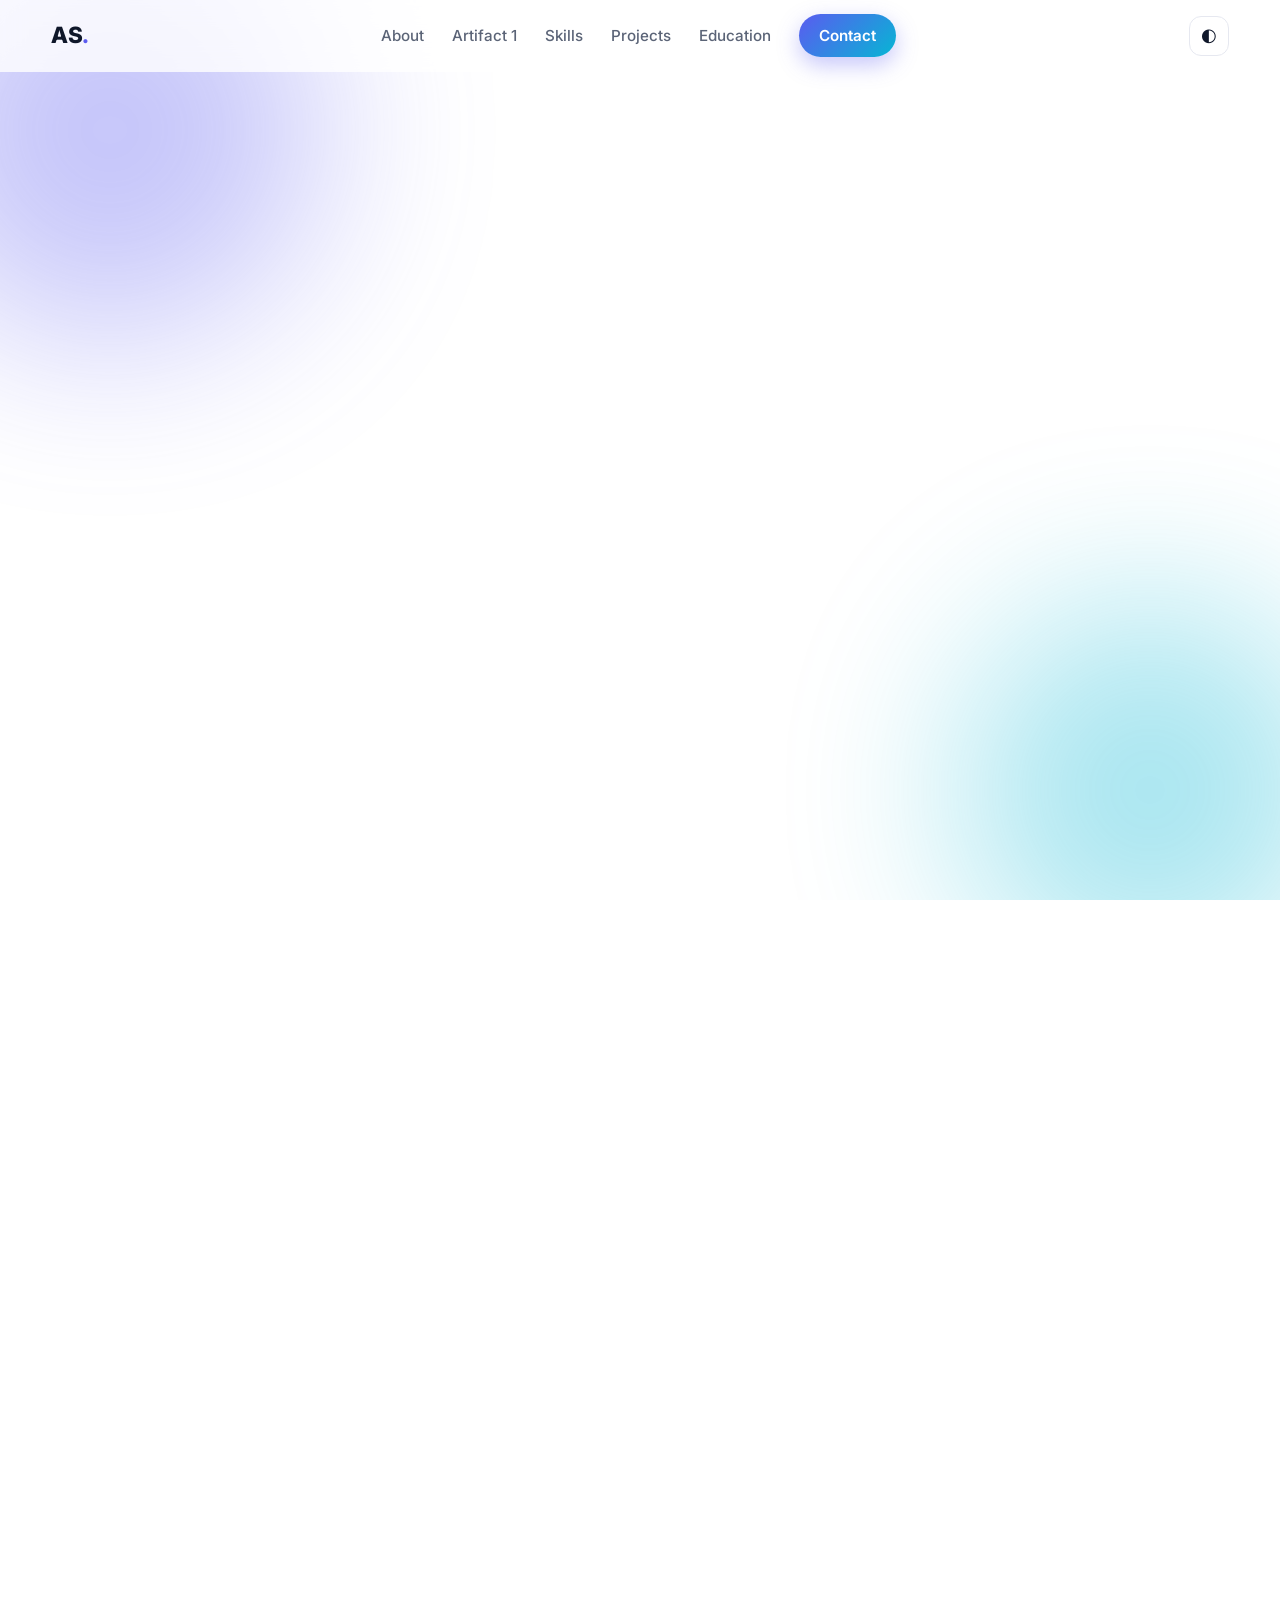
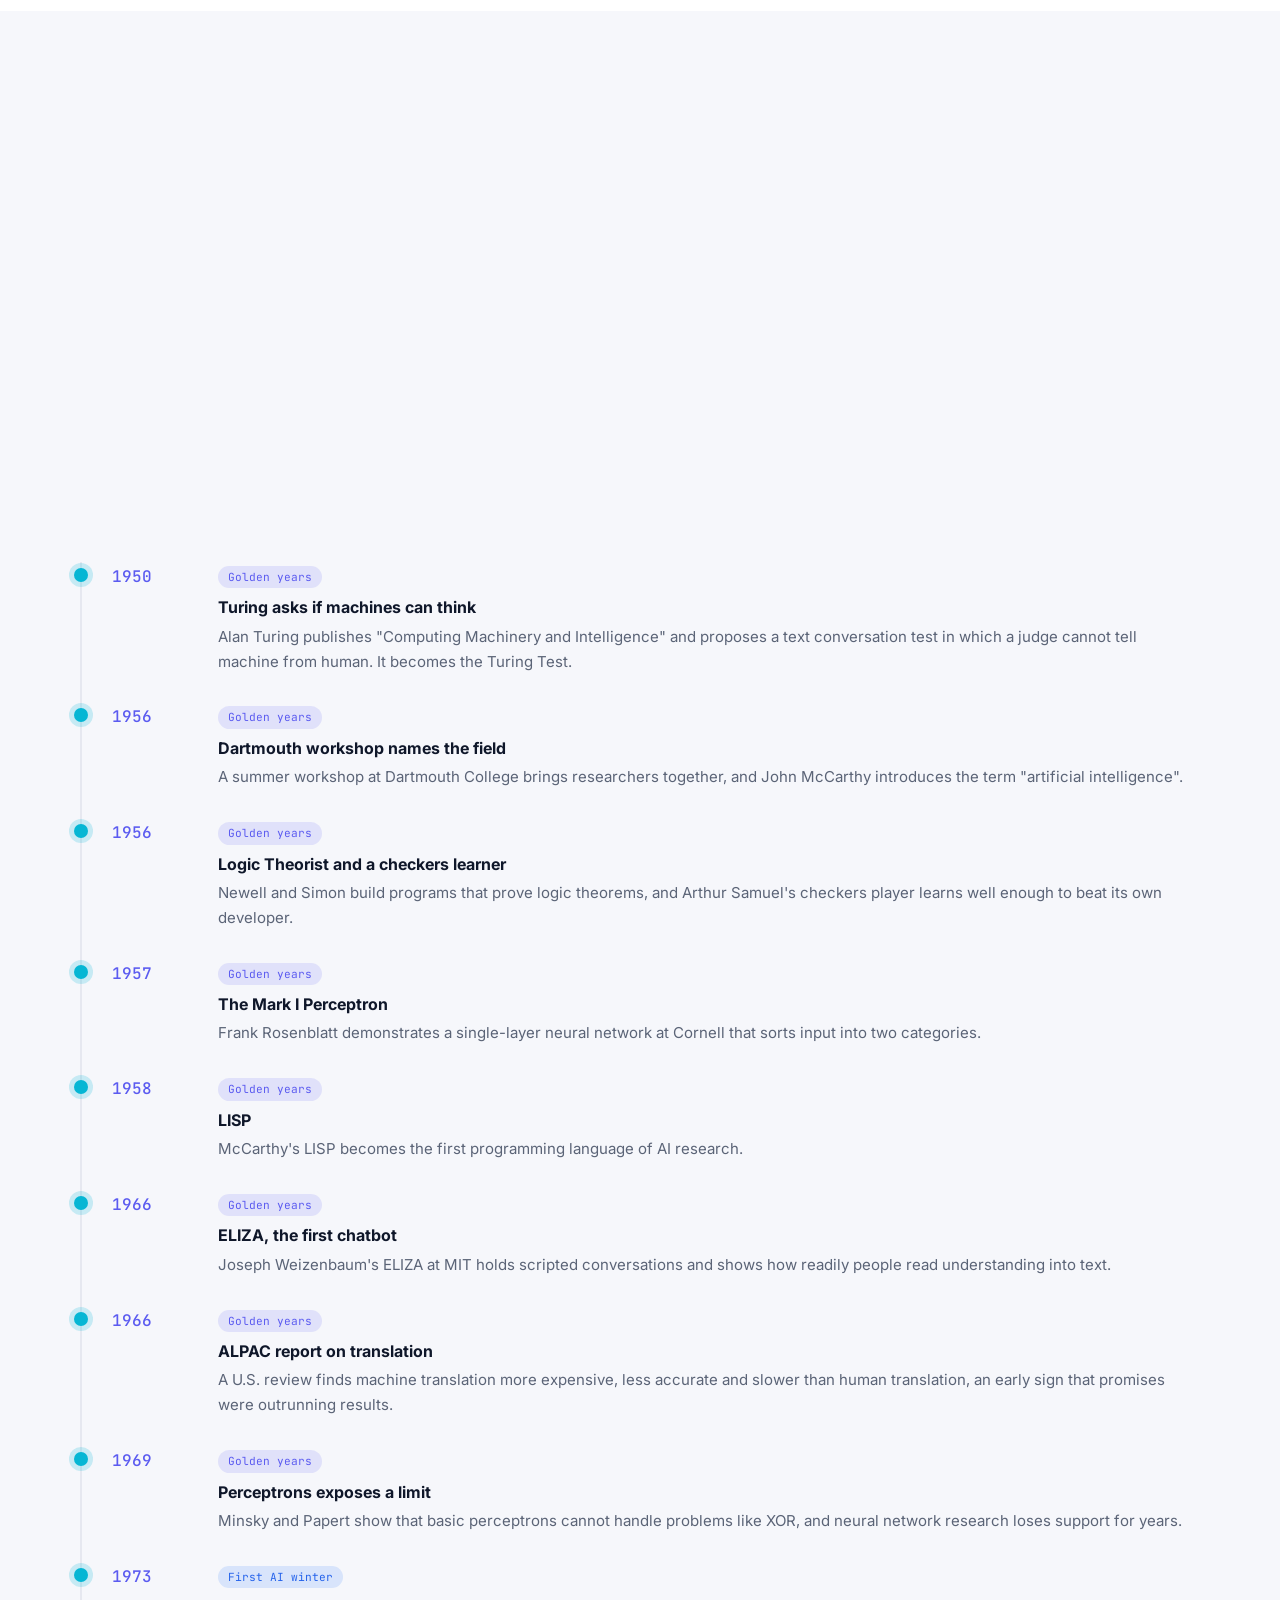
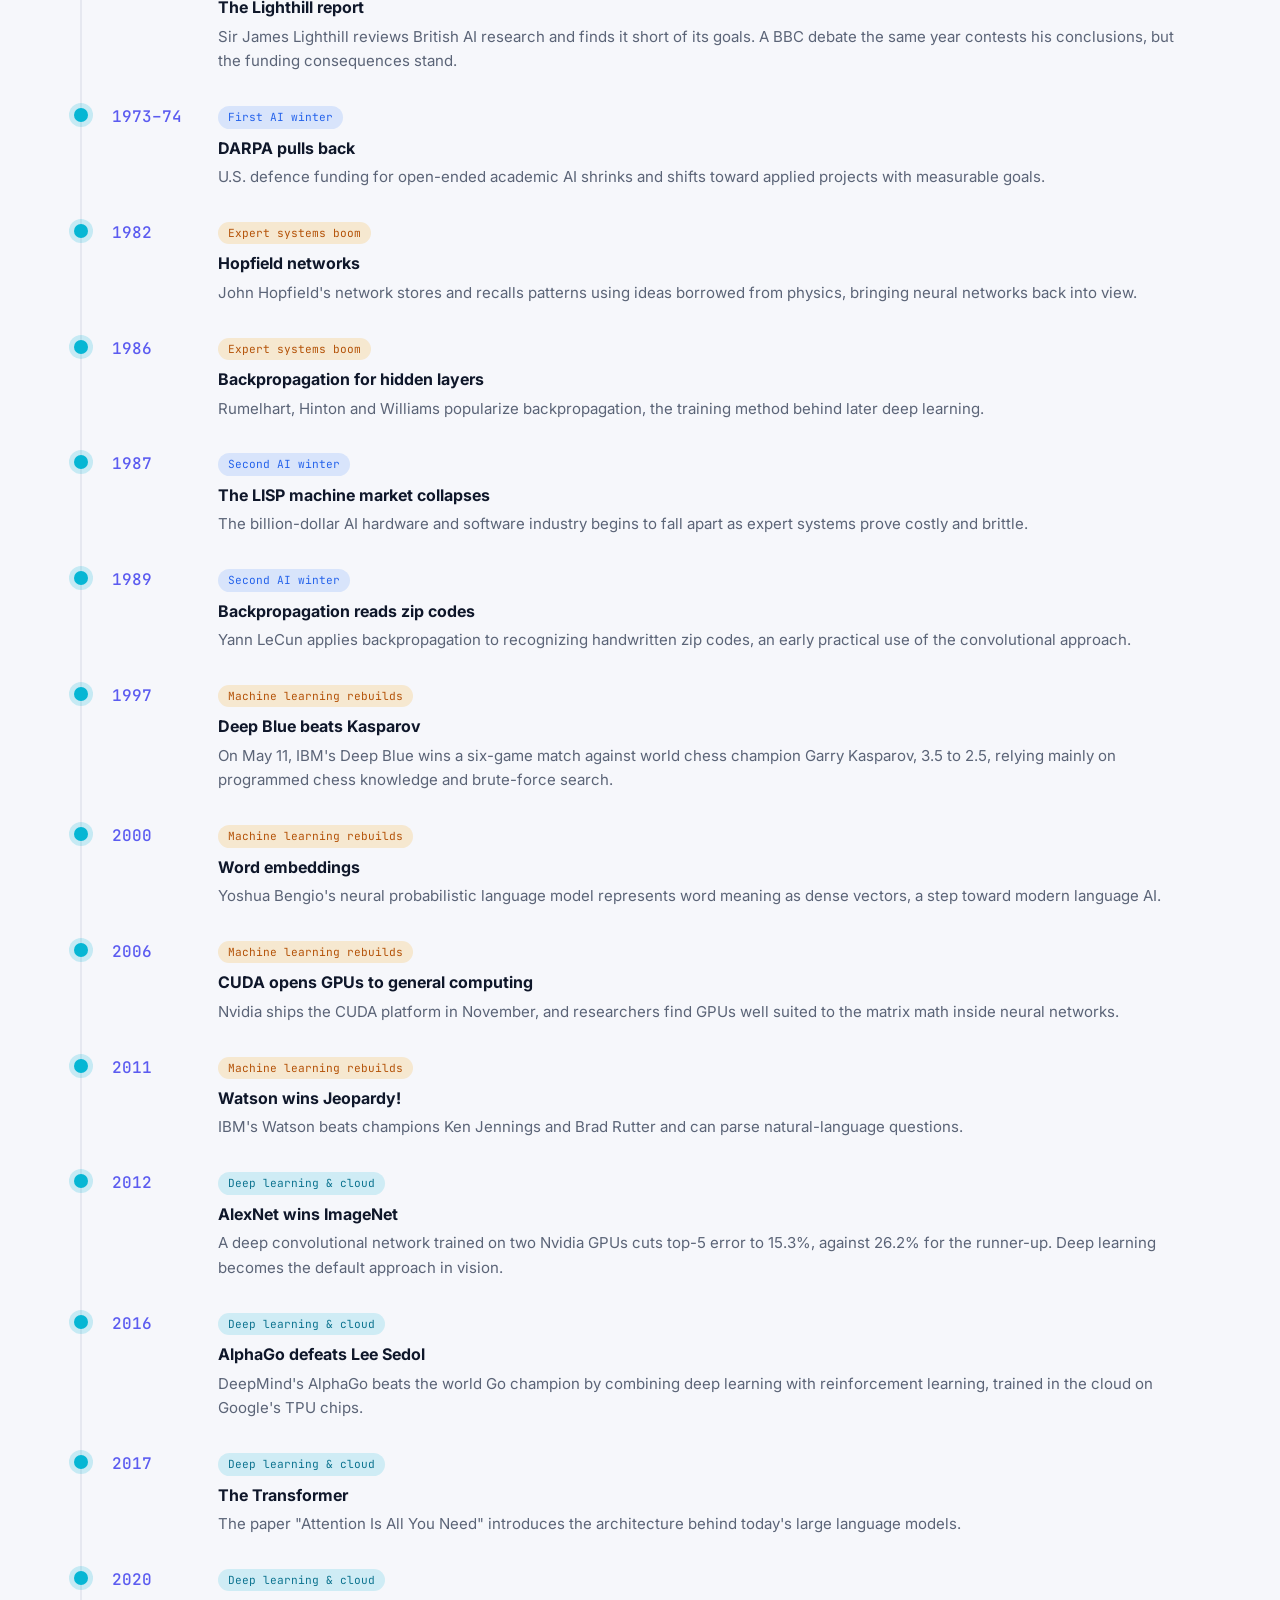
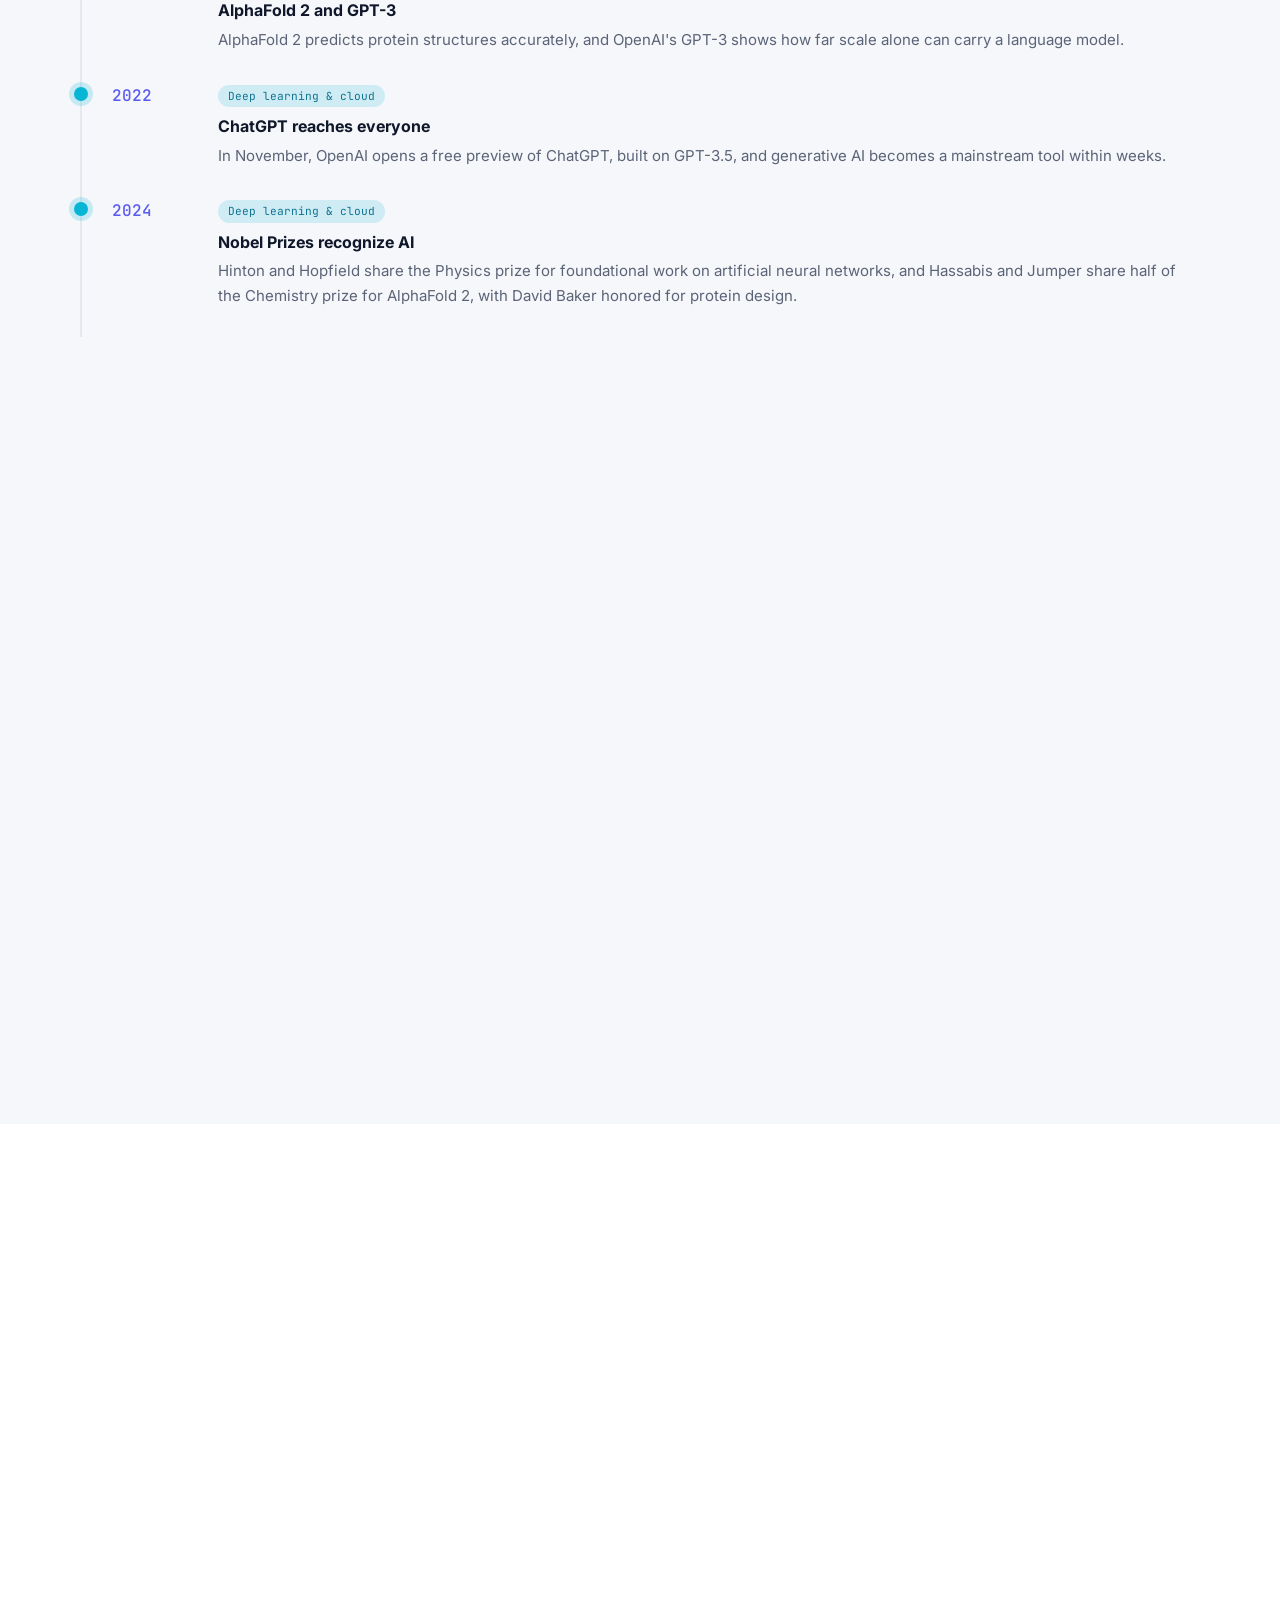
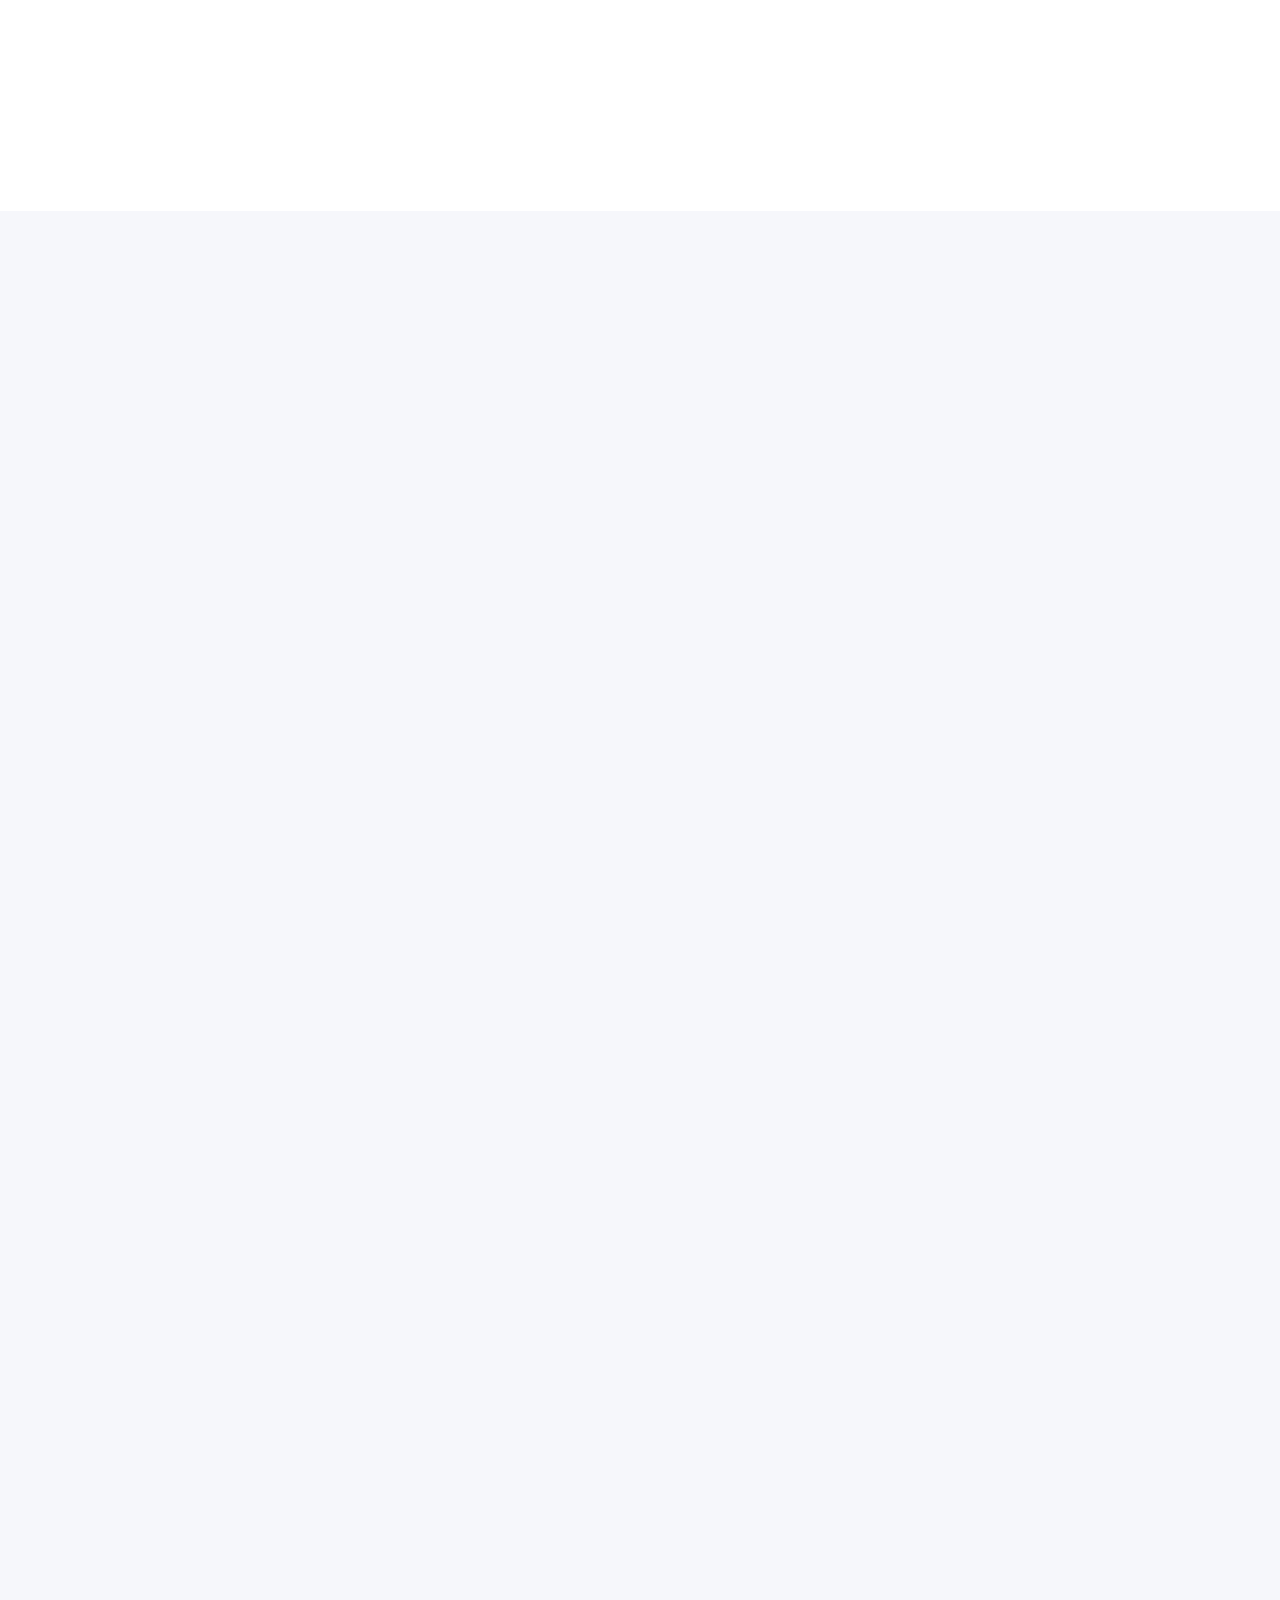
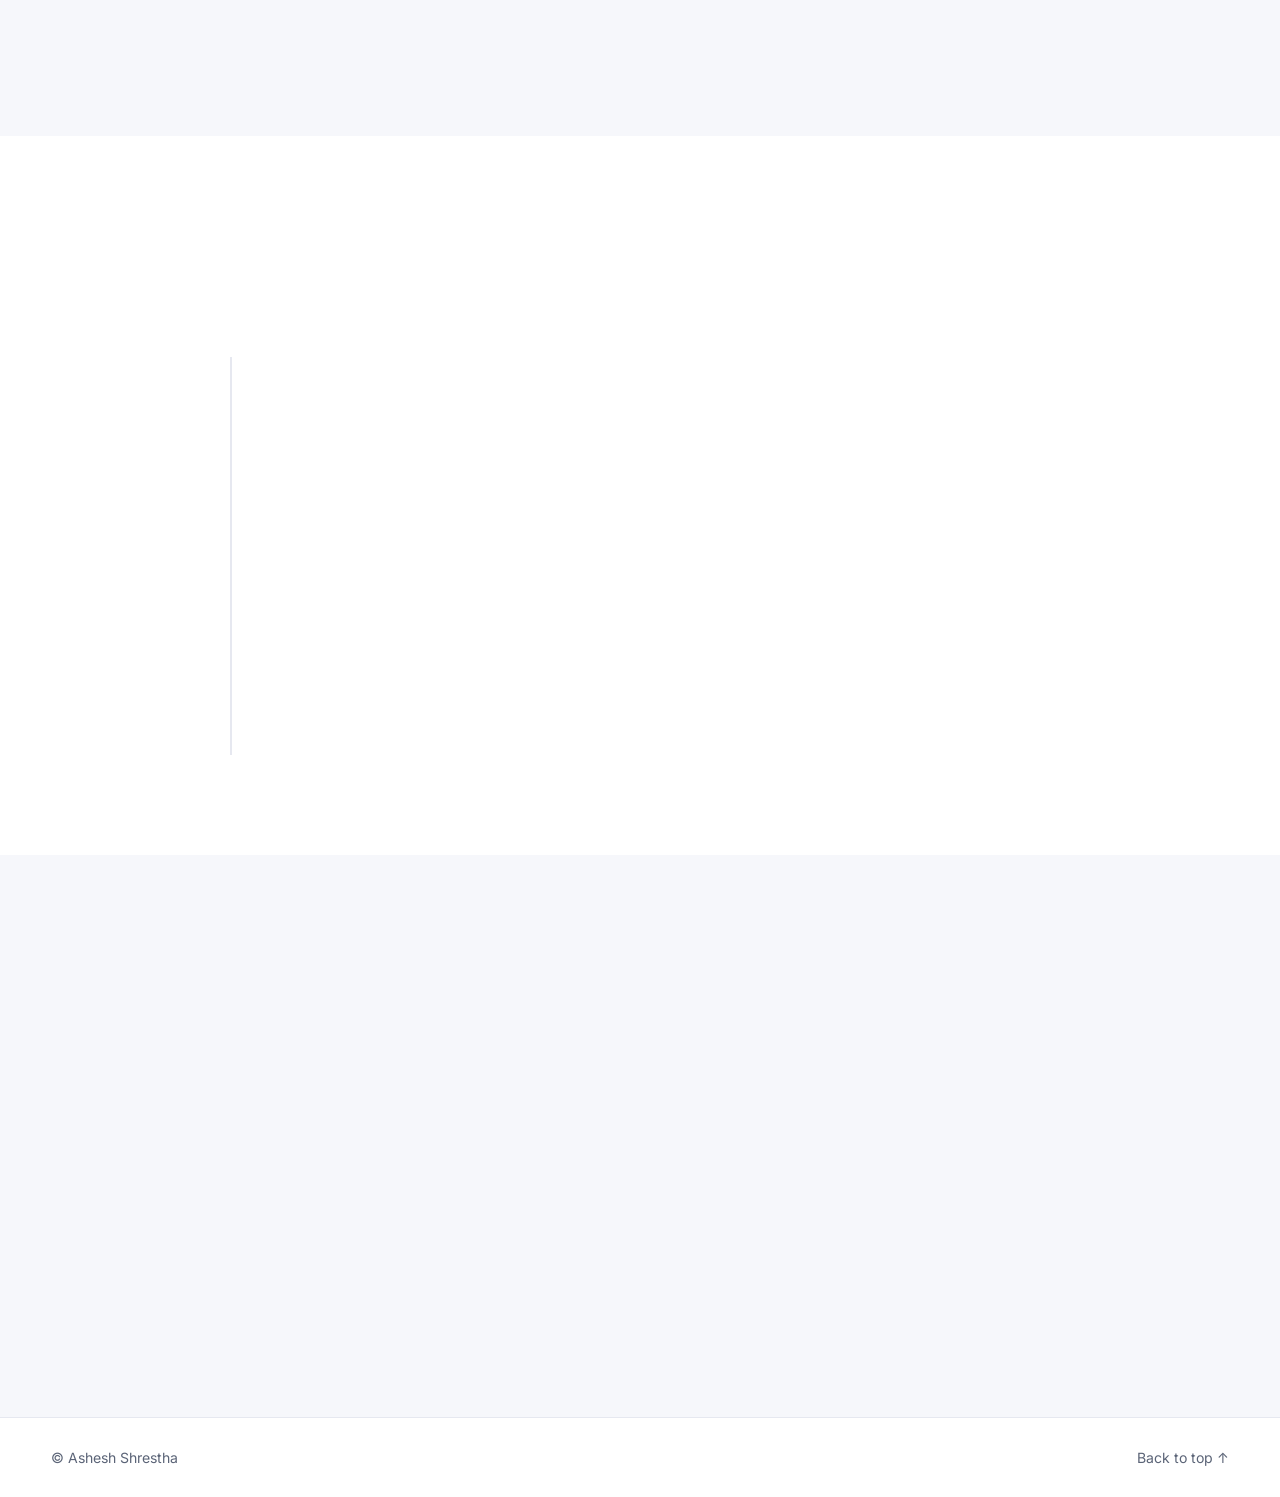
==== commit ed6af45d: "Fix the incoming changes index file" ====
--- a/index.html
+++ b/index.html
@@ -22,10 +22,6 @@
     <nav class="nav-links" id="navLinks">
       <a href="#about">About</a>
       <a href="#artifact">Artifact 1</a>
-<<<<<<< HEAD
-      <a href="#artifact2">Artifact 2</a>
-=======
->>>>>>> e393d9d9785071a6cb8641f00288367841f59fea
       <a href="#skills">Skills</a>
       <a href="#projects">Projects</a>
       <a href="#journey">Education</a>
@@ -212,7 +208,6 @@
       </div>
     </section>
 
-<<<<<<< HEAD
 
     <!-- ARTIFACT 2 -->
     <section class="section" id="artifact2">
@@ -330,8 +325,6 @@
       </div>
     </section>
 
-=======
->>>>>>> e393d9d9785071a6cb8641f00288367841f59fea
     <!-- SKILLS -->
     <section class="section" id="skills">
       <div class="container">
@@ -352,11 +345,7 @@
           </article>
           <article class="card reveal">
             <h4>AI &amp; Applied ML</h4>
-<<<<<<< HEAD
             <div class="chips"><span>LLM APIs</span><span>Prompt design</span><span>Responsible AI</span><span>AI governance</span><span>NotebookLM</span><span>Gamma</span><span>Computer Vision</span><span>MediaPipe</span></div>
-=======
-            <div class="chips"><span>LLM APIs</span><span>Prompt design</span><span>Responsible AI</span><span>Computer Vision</span><span>MediaPipe</span></div>
->>>>>>> e393d9d9785071a6cb8641f00288367841f59fea
           </article>
         </div>
       </div>
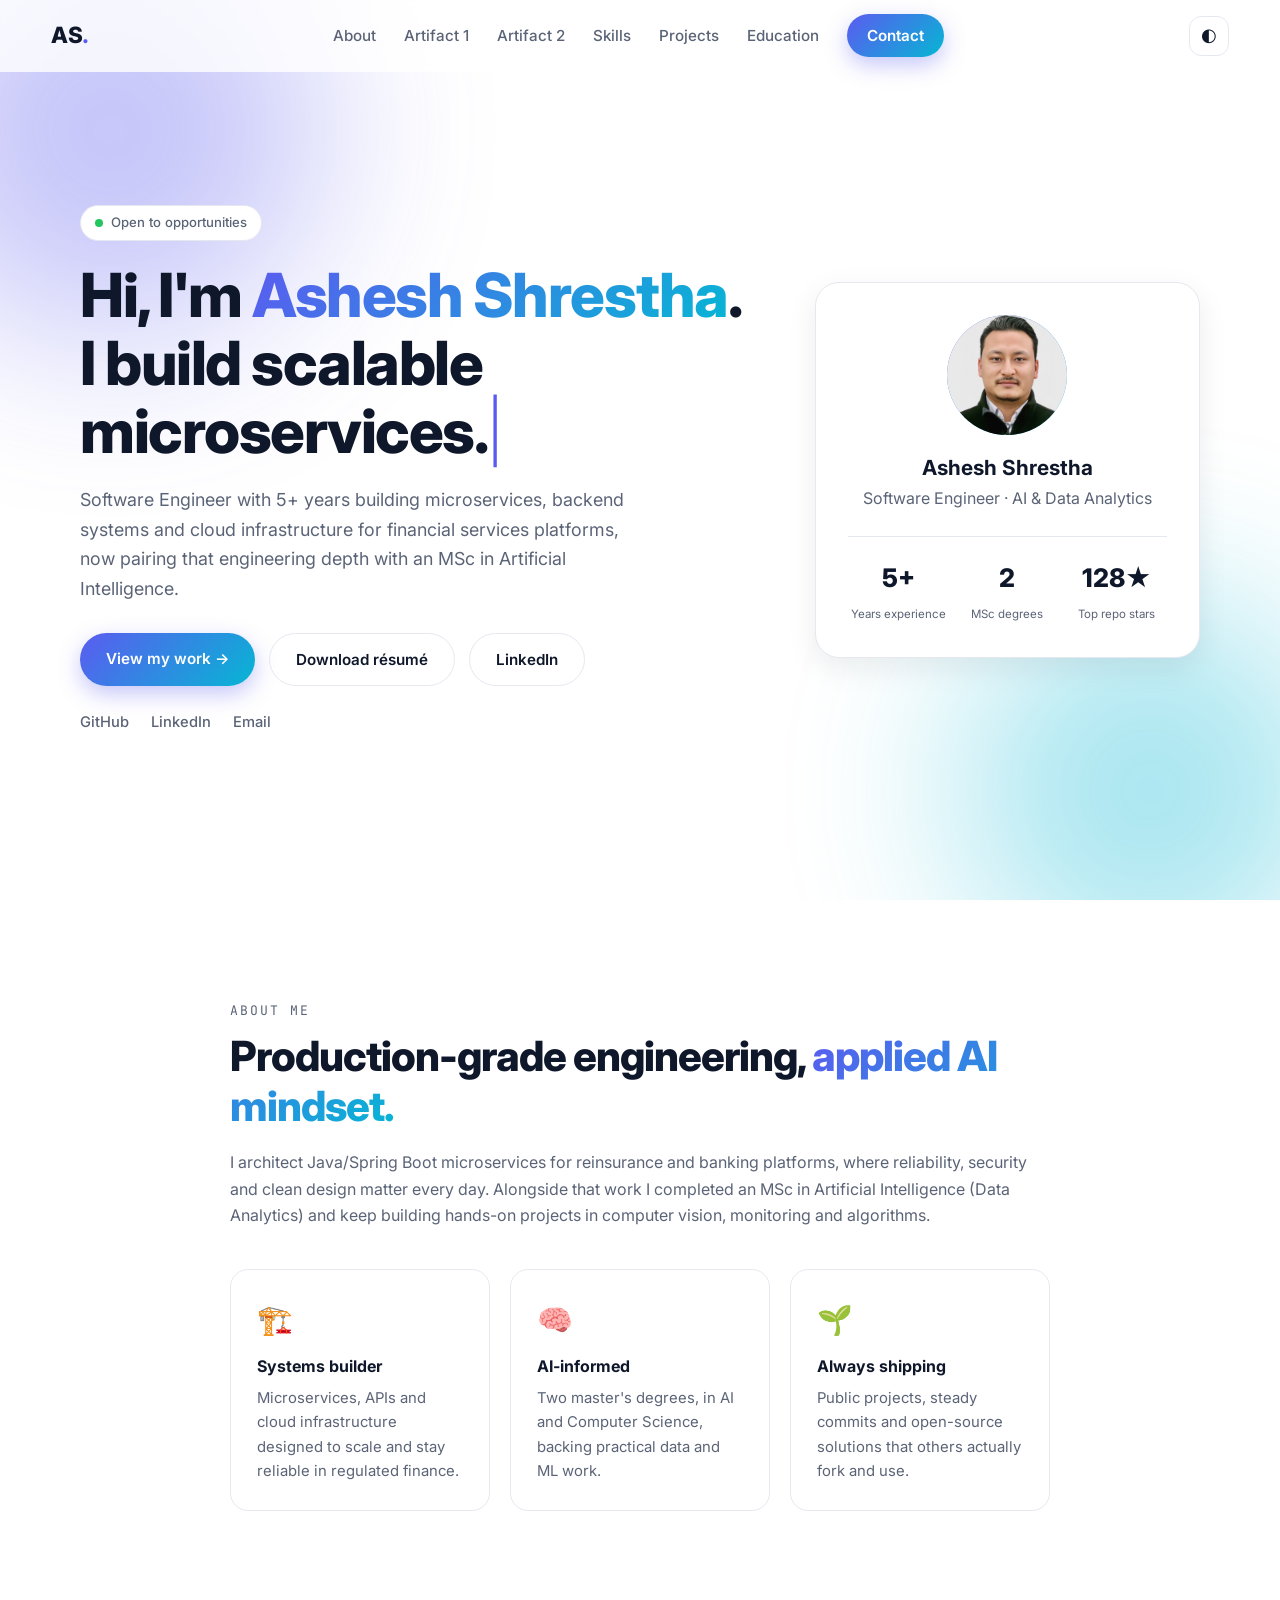
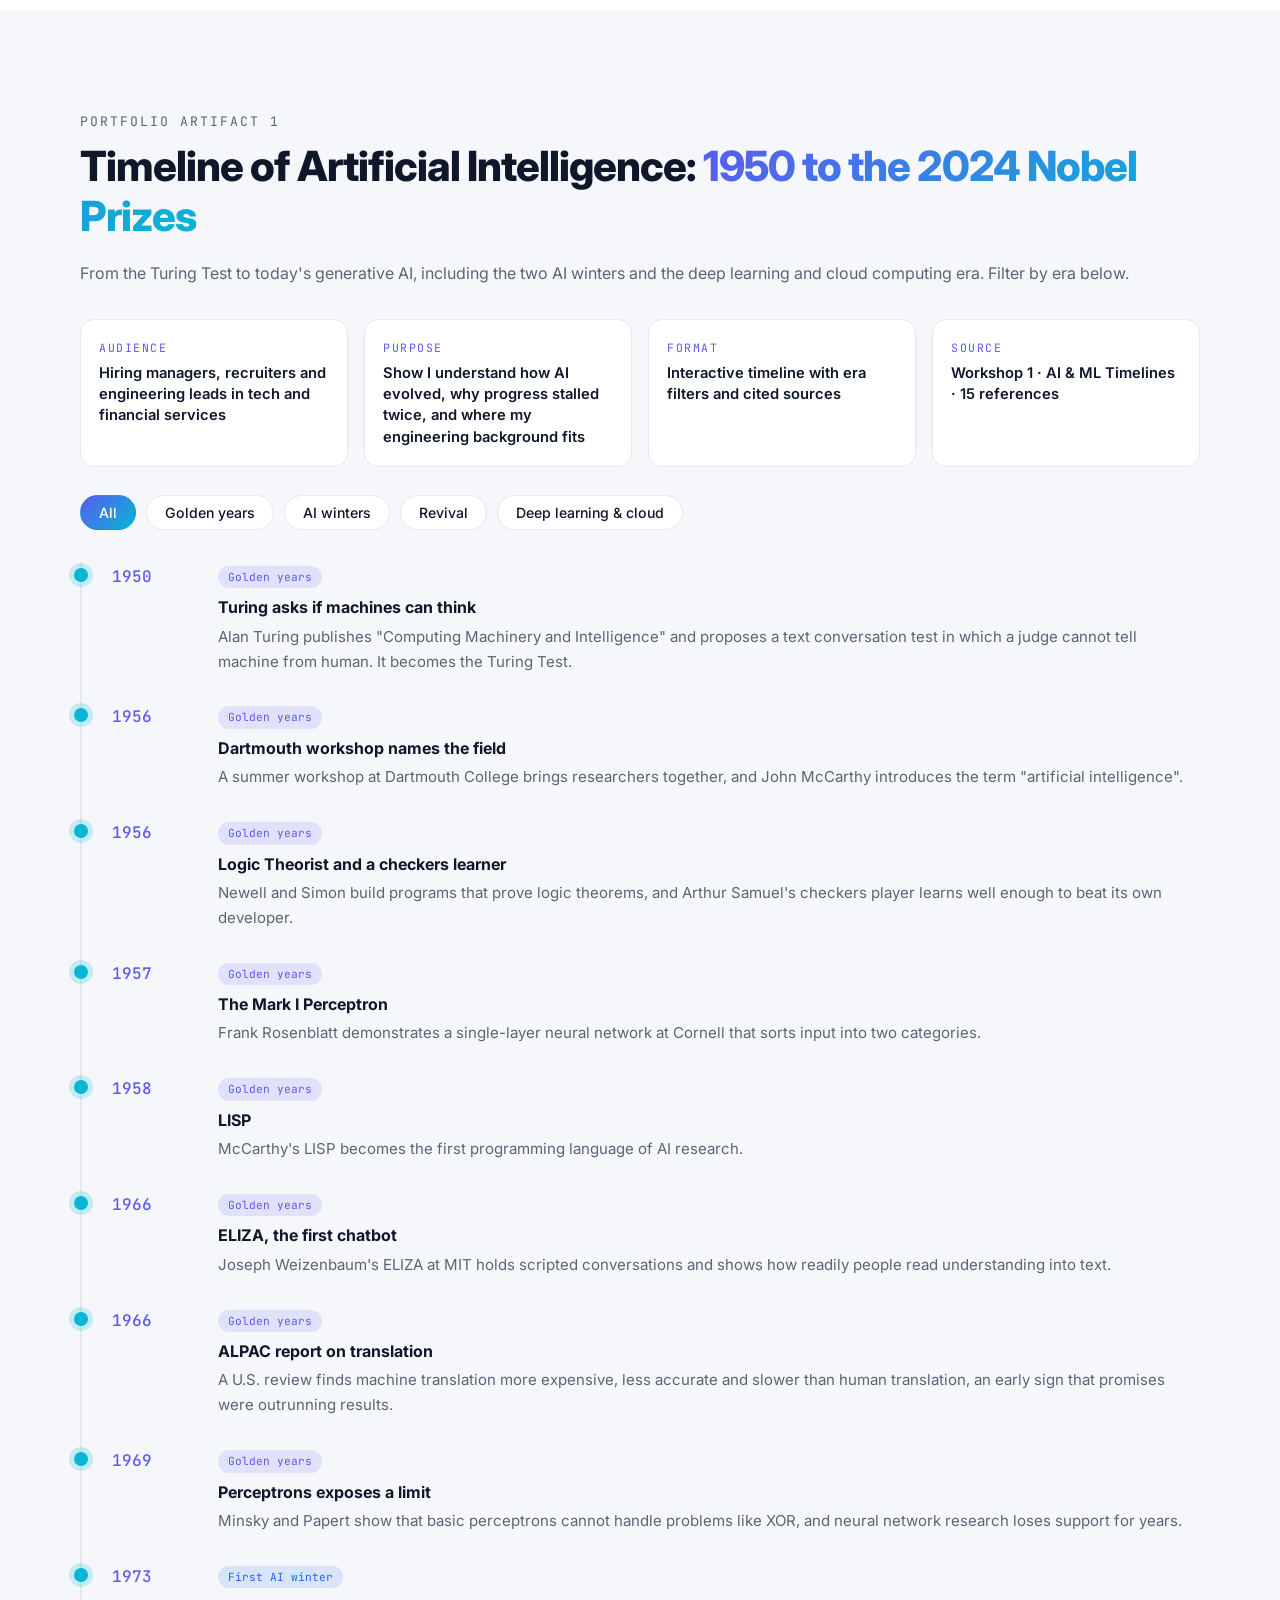
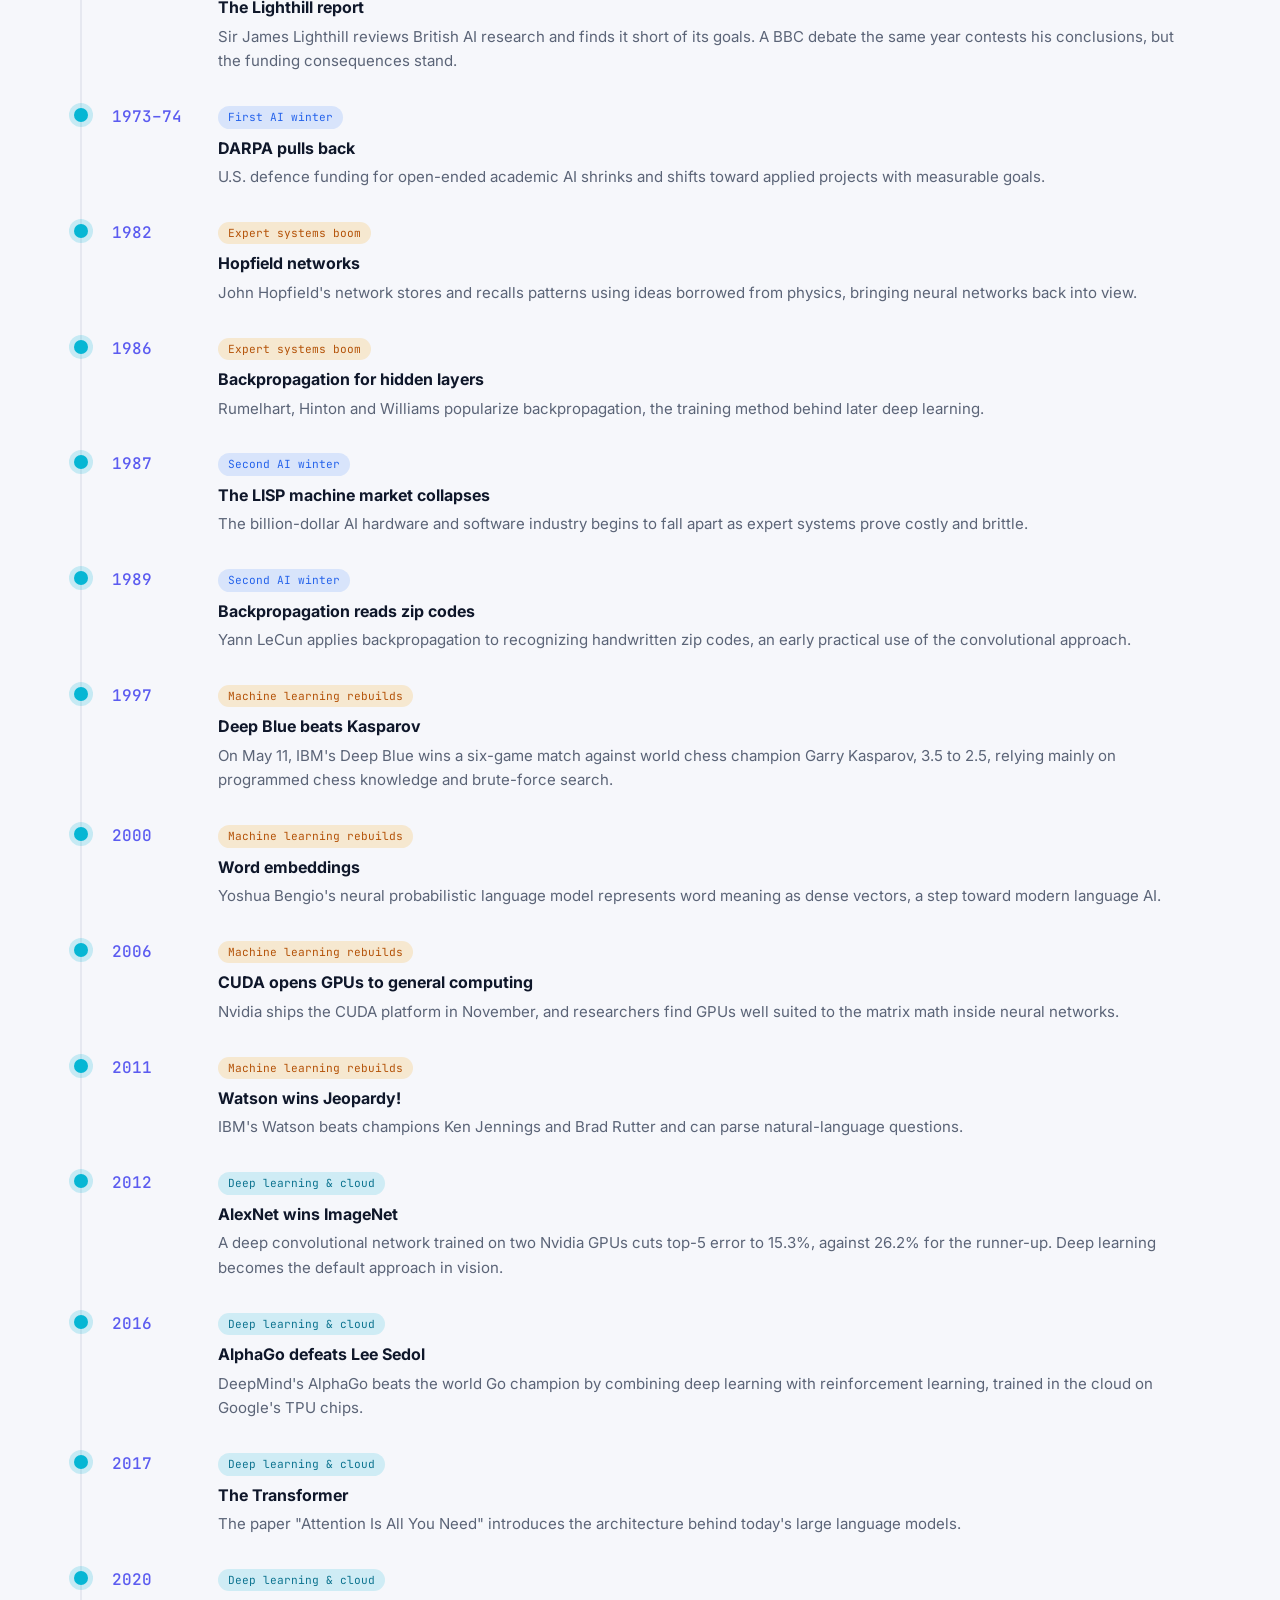
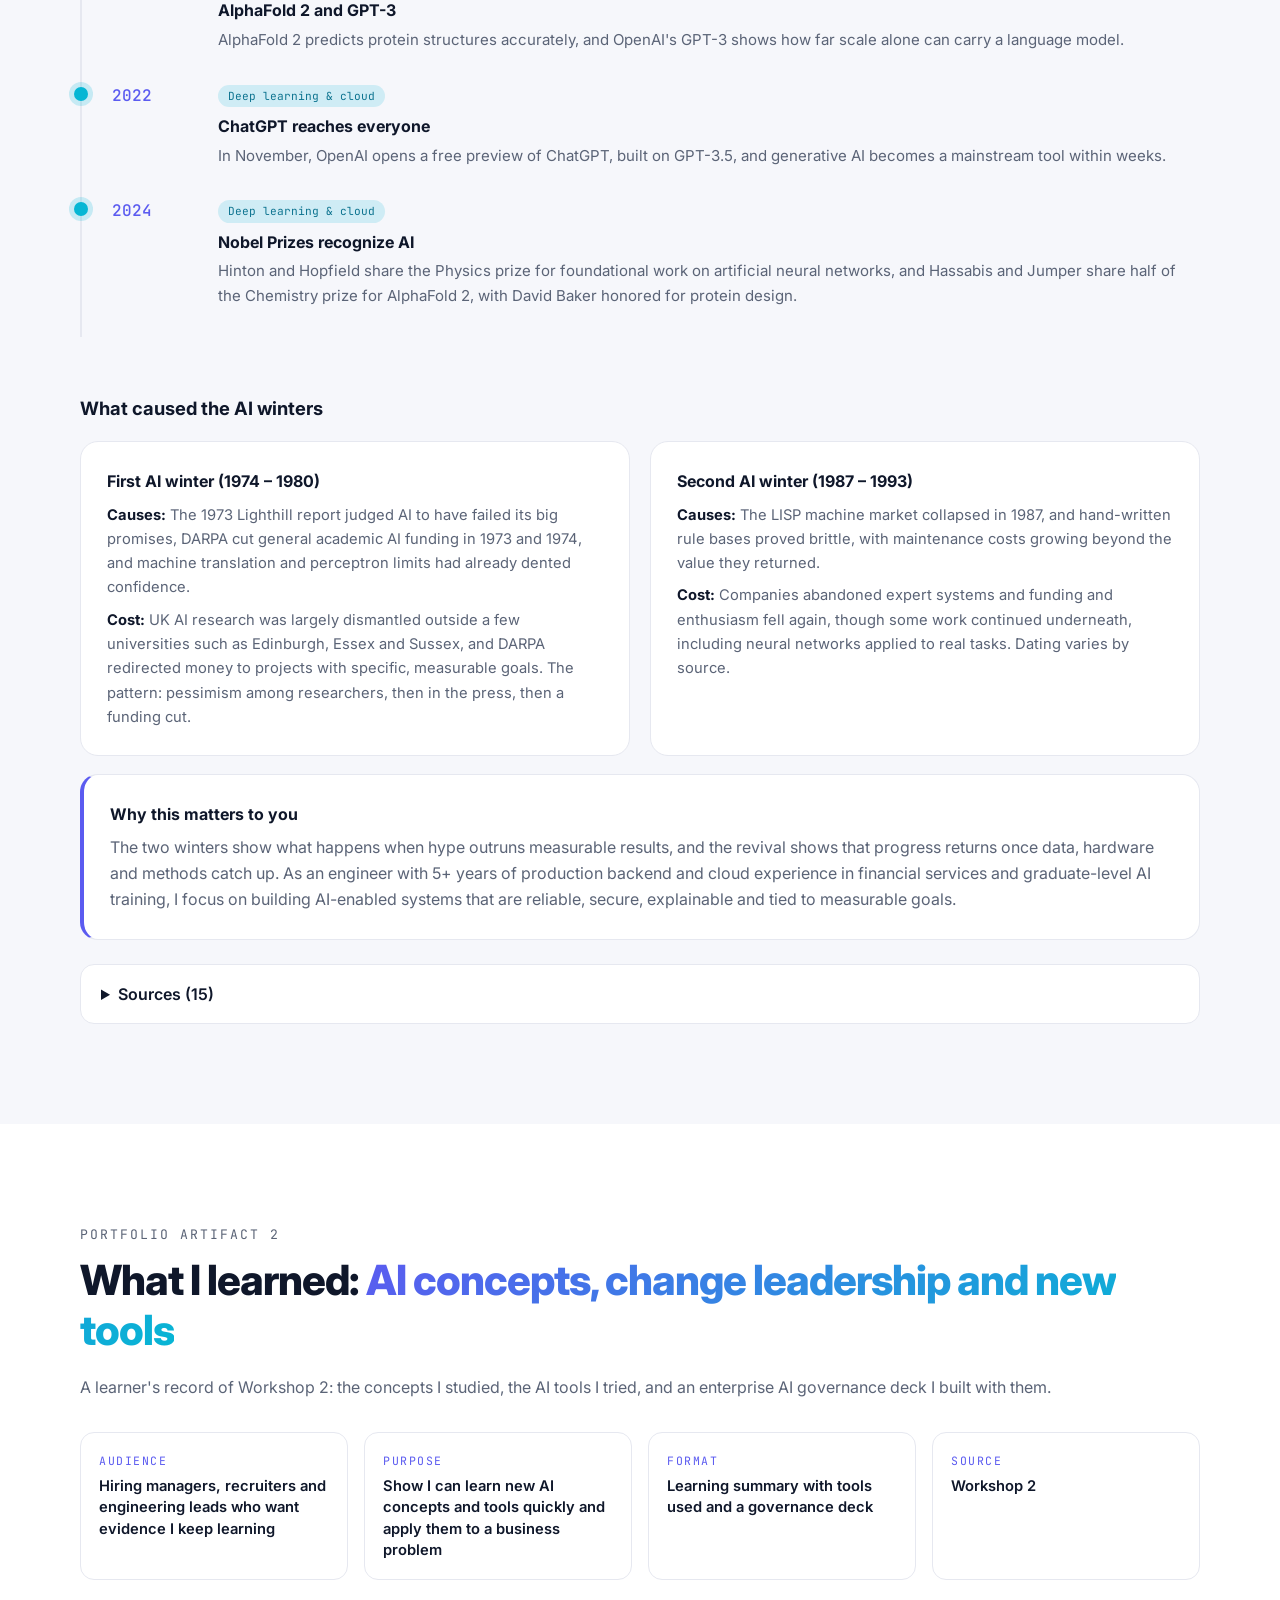
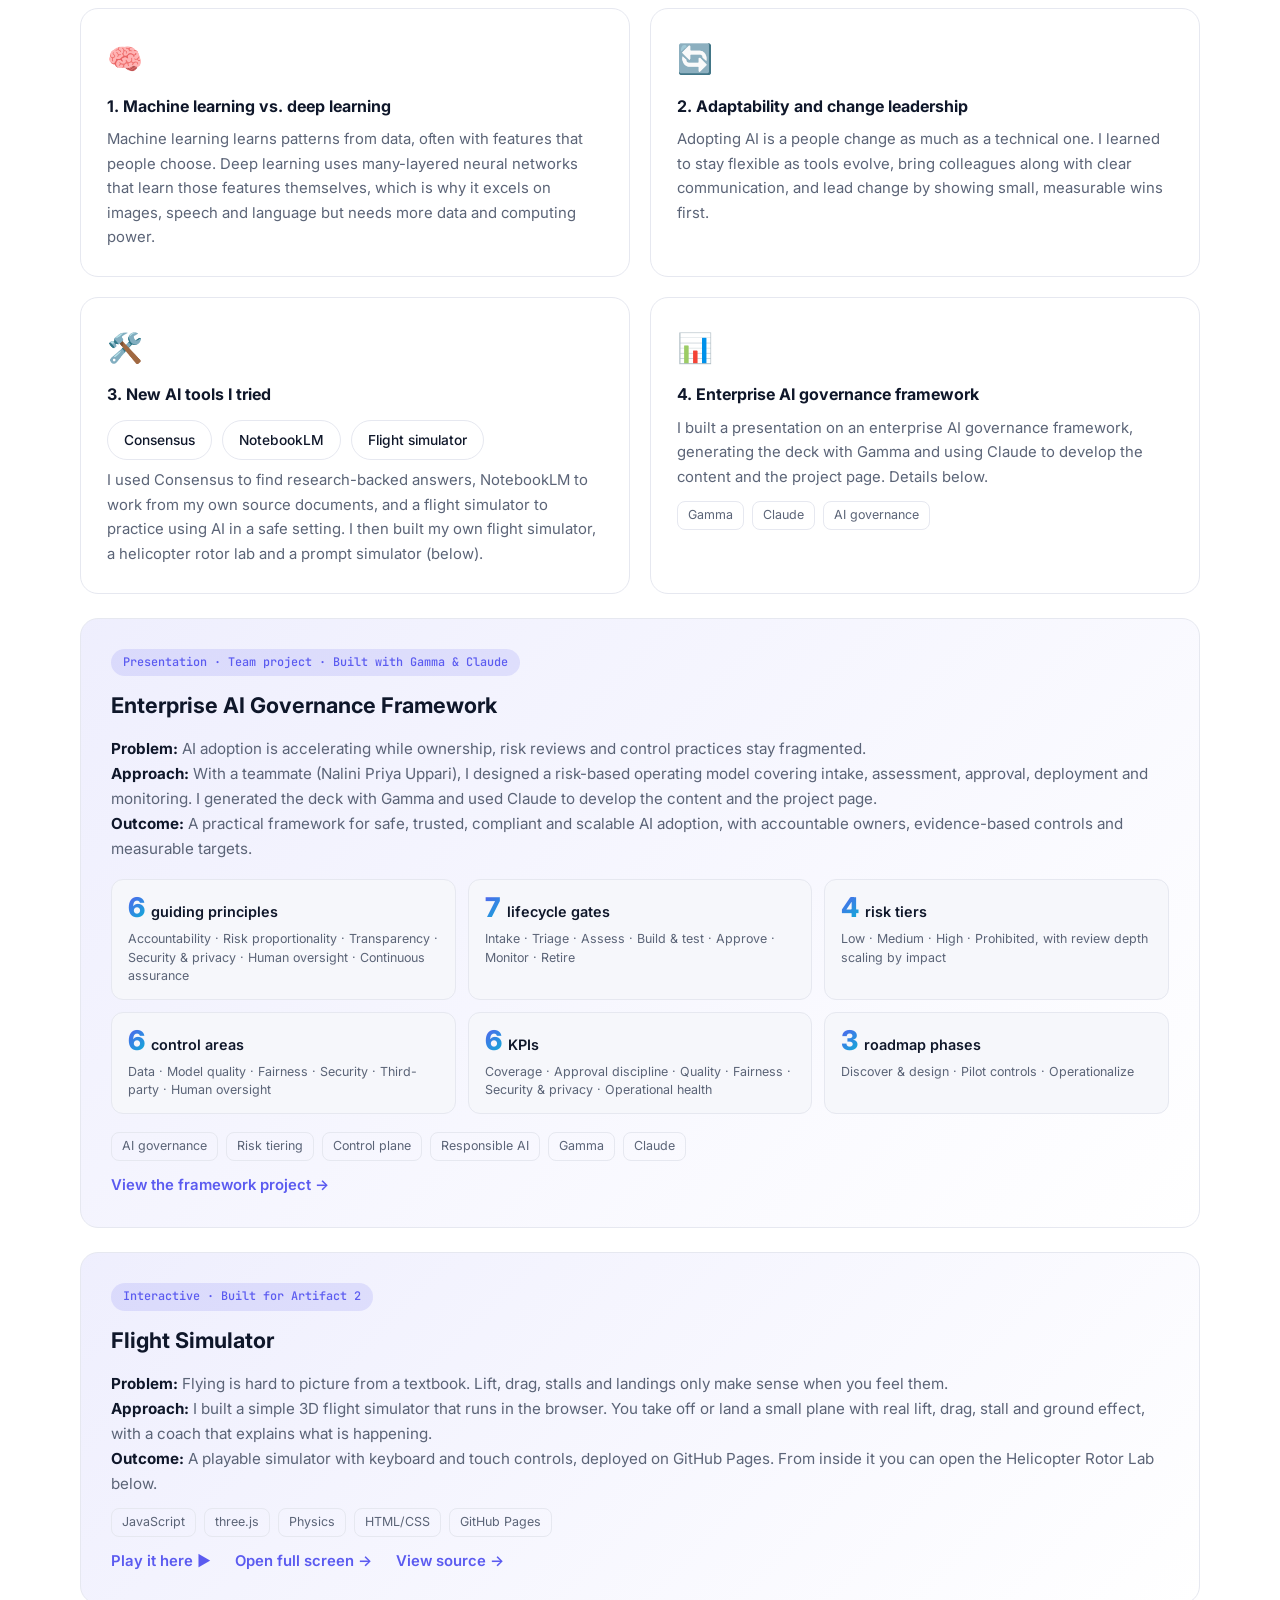
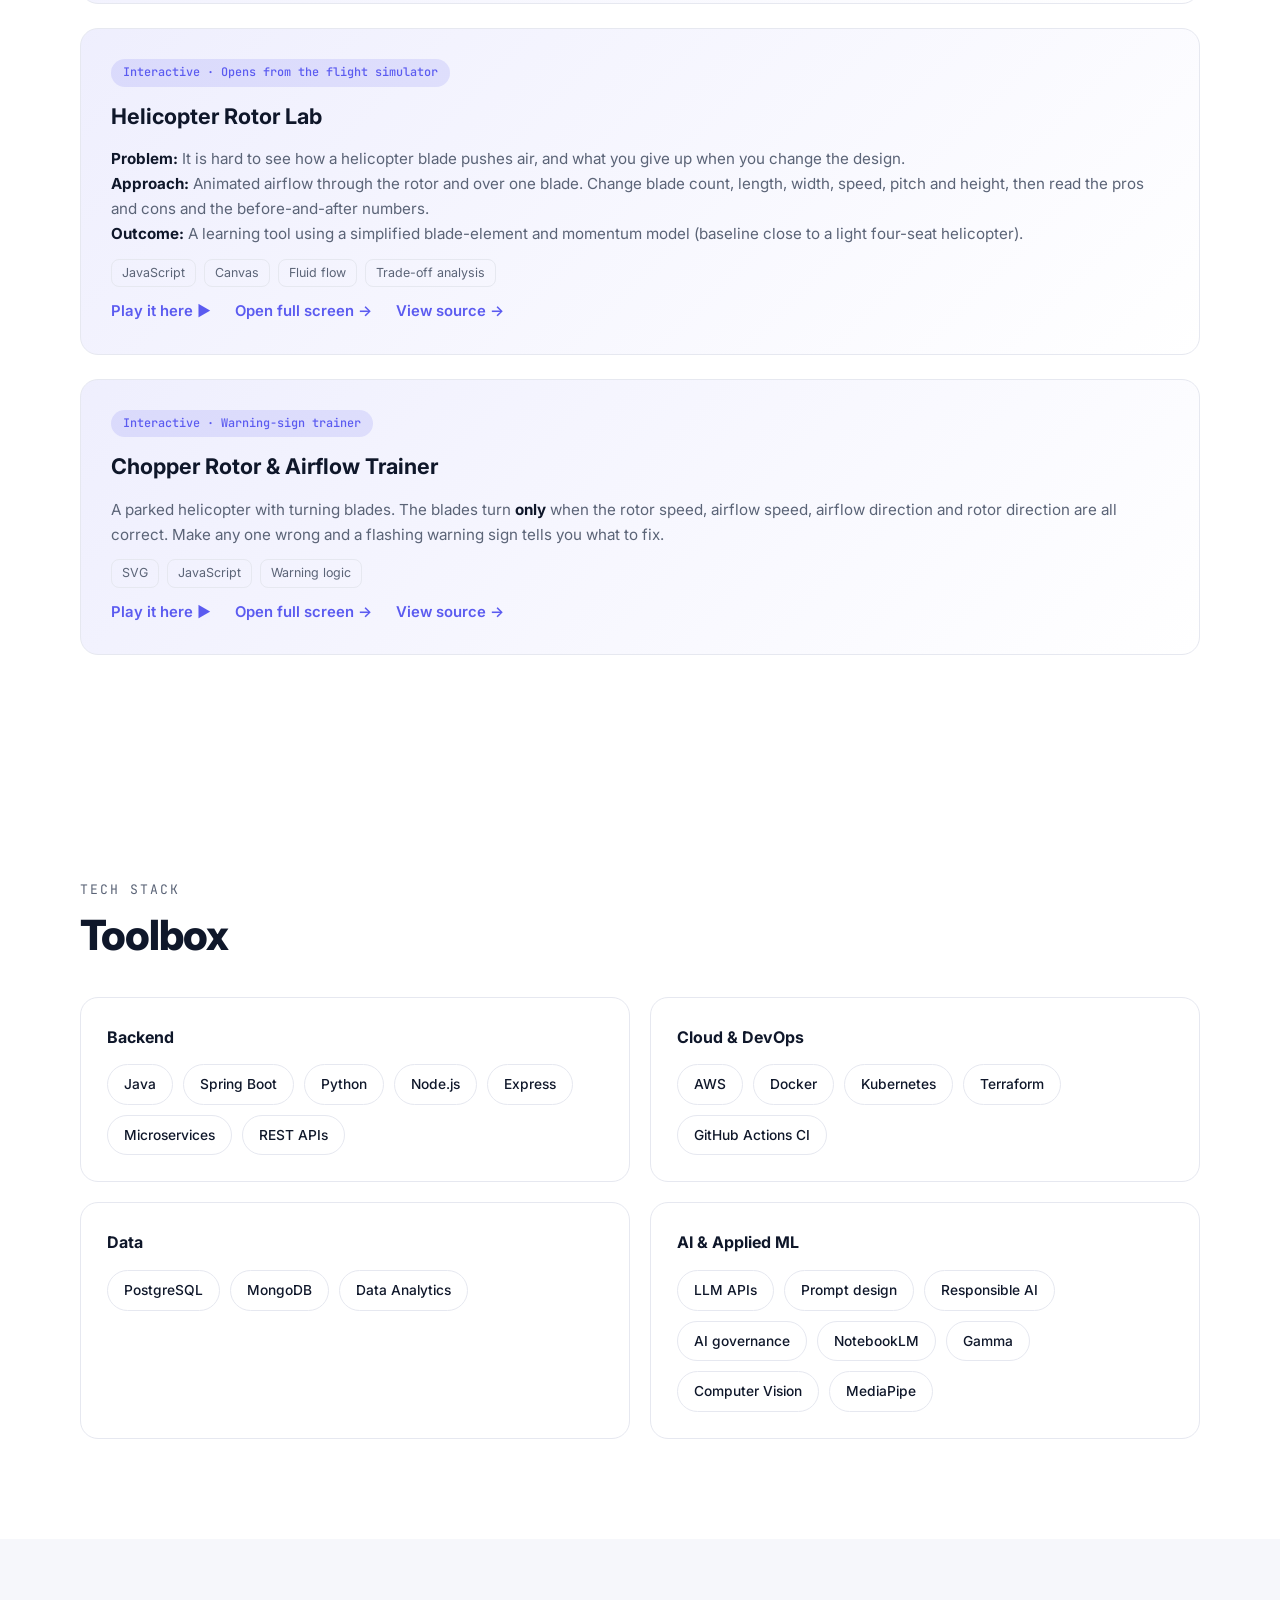
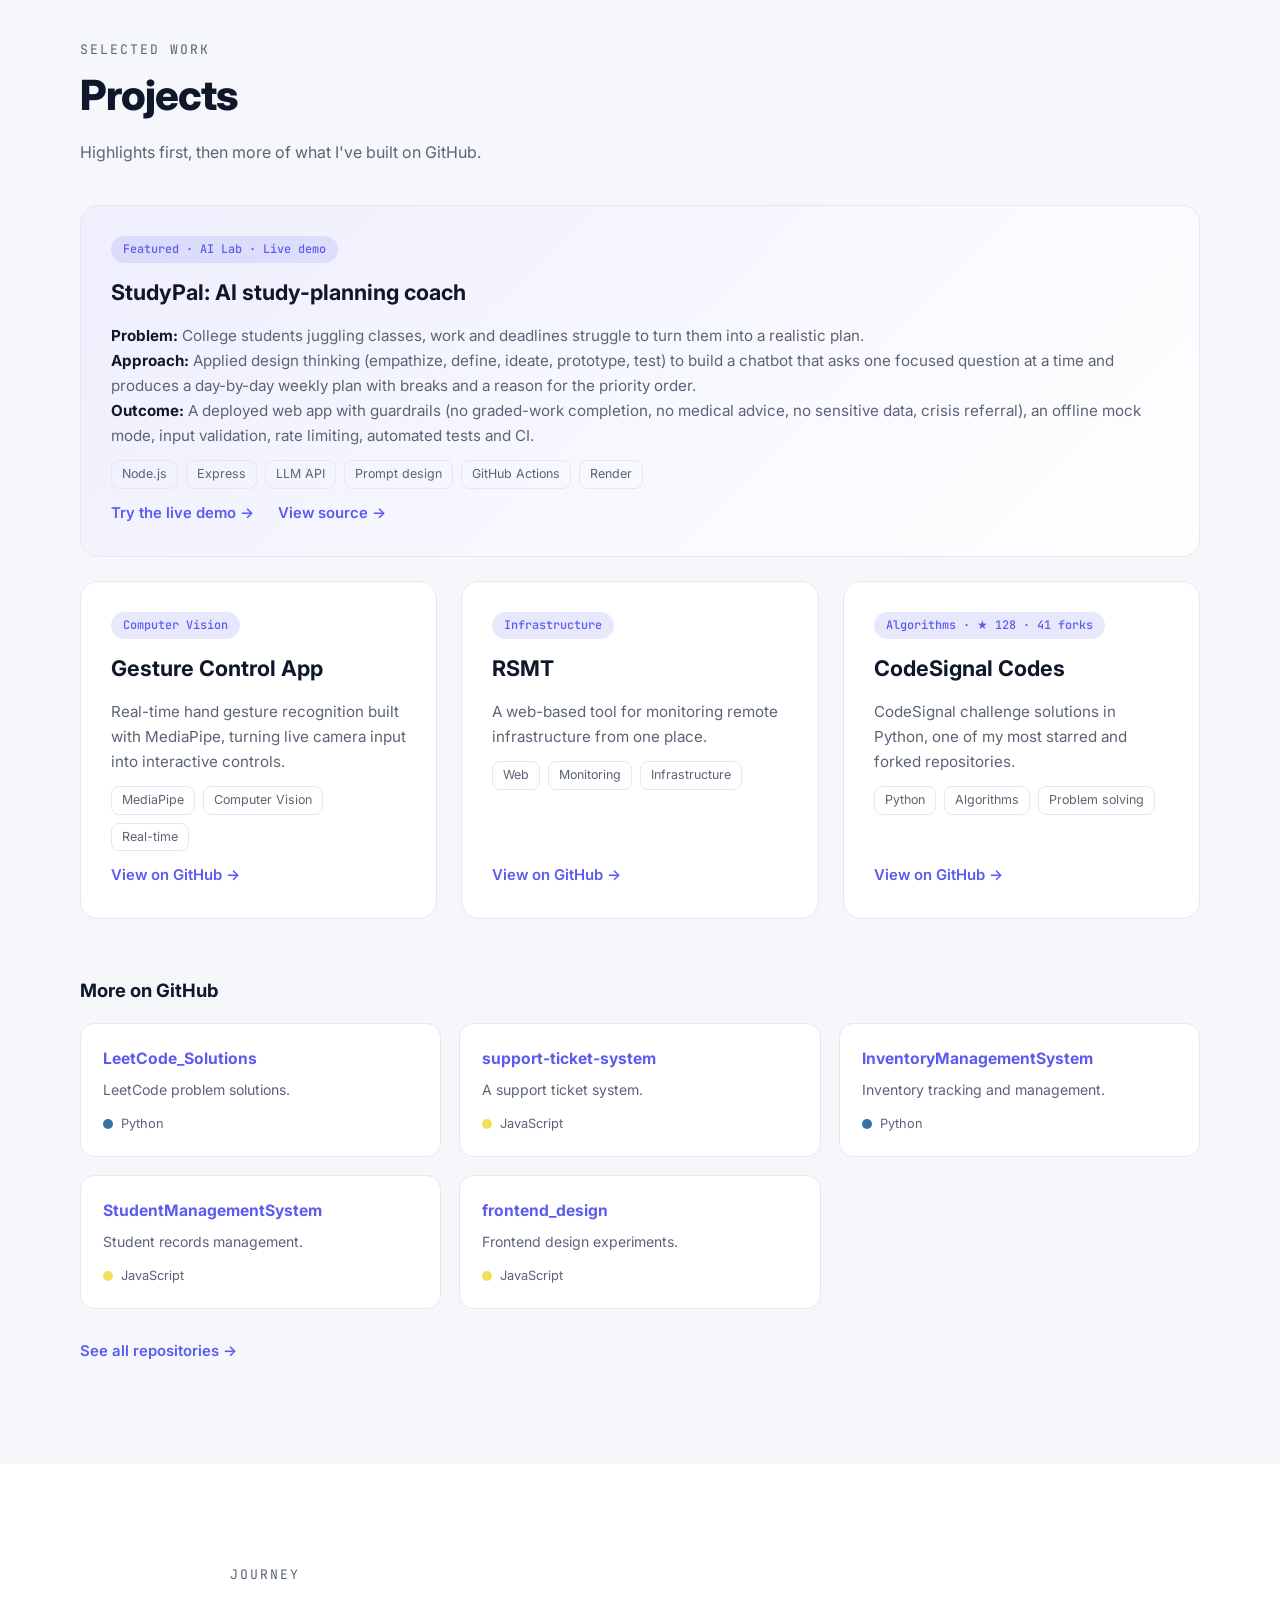
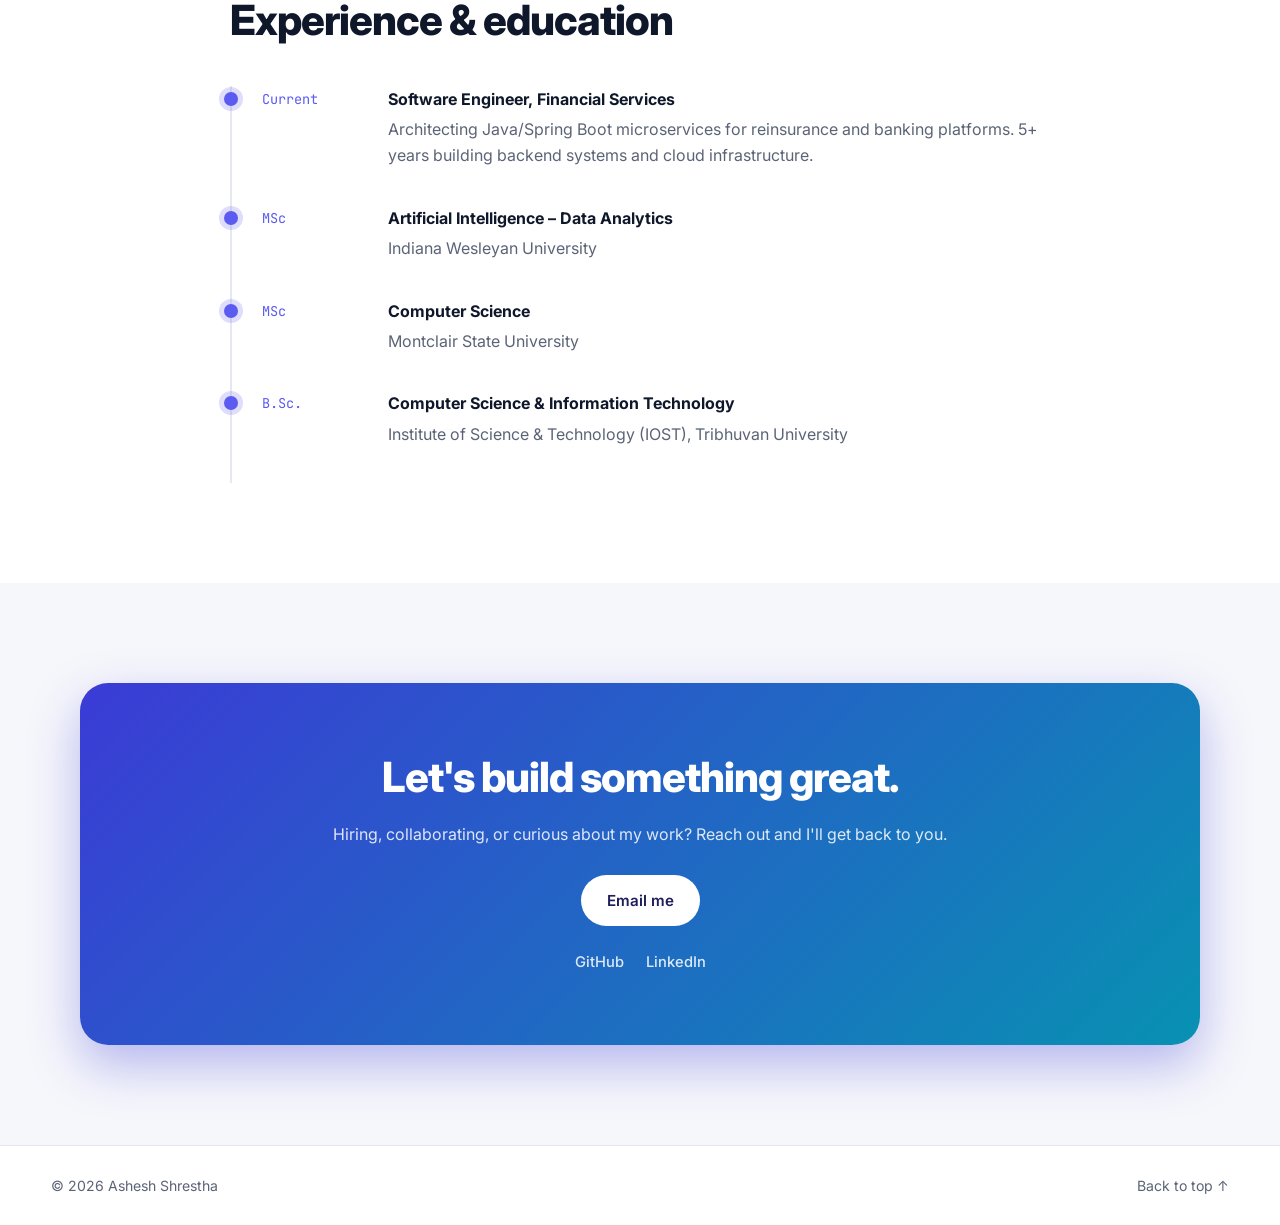
==== commit f176b104: "Update portfolio readme file" ====
--- a/index.html
+++ b/index.html
@@ -22,6 +22,7 @@
     <nav class="nav-links" id="navLinks">
       <a href="#about">About</a>
       <a href="#artifact">Artifact 1</a>
+      <a href="#artifact2">Artifact 2</a>
       <a href="#skills">Skills</a>
       <a href="#projects">Projects</a>
       <a href="#journey">Education</a>
@@ -320,8 +321,6 @@
         <div class="sim-embed" id="chopperEmbed" hidden>
           <iframe title="Chopper Rotor and Airflow Trainer" loading="lazy" data-src="chopper-trainer/index.html"></iframe>
         </div>
-
-        
       </div>
     </section>
 
--- a/style.css
+++ b/style.css
@@ -277,7 +277,6 @@
   .project-grid { grid-template-columns: repeat(3, 1fr); }
 }
 @media (max-width: 860px) { .winter-grid { grid-template-columns: 1fr; } }
-<<<<<<< HEAD
 
 /* ARTIFACT 2 */
 .learn-grid { display: grid; grid-template-columns: repeat(2, 1fr); gap: 20px; margin: 8px 0 24px; }
@@ -304,5 +303,3 @@
 .sim-embed { margin: 0 0 24px; border: 1px solid var(--border); border-radius: var(--radius); overflow: hidden; box-shadow: var(--shadow); background: #060a16; }
 .sim-embed iframe { display: block; width: 100%; height: 780px; border: 0; }
 @media (max-width: 700px) { .sim-embed iframe { height: 900px; } }
-=======
->>>>>>> e393d9d9785071a6cb8641f00288367841f59fea
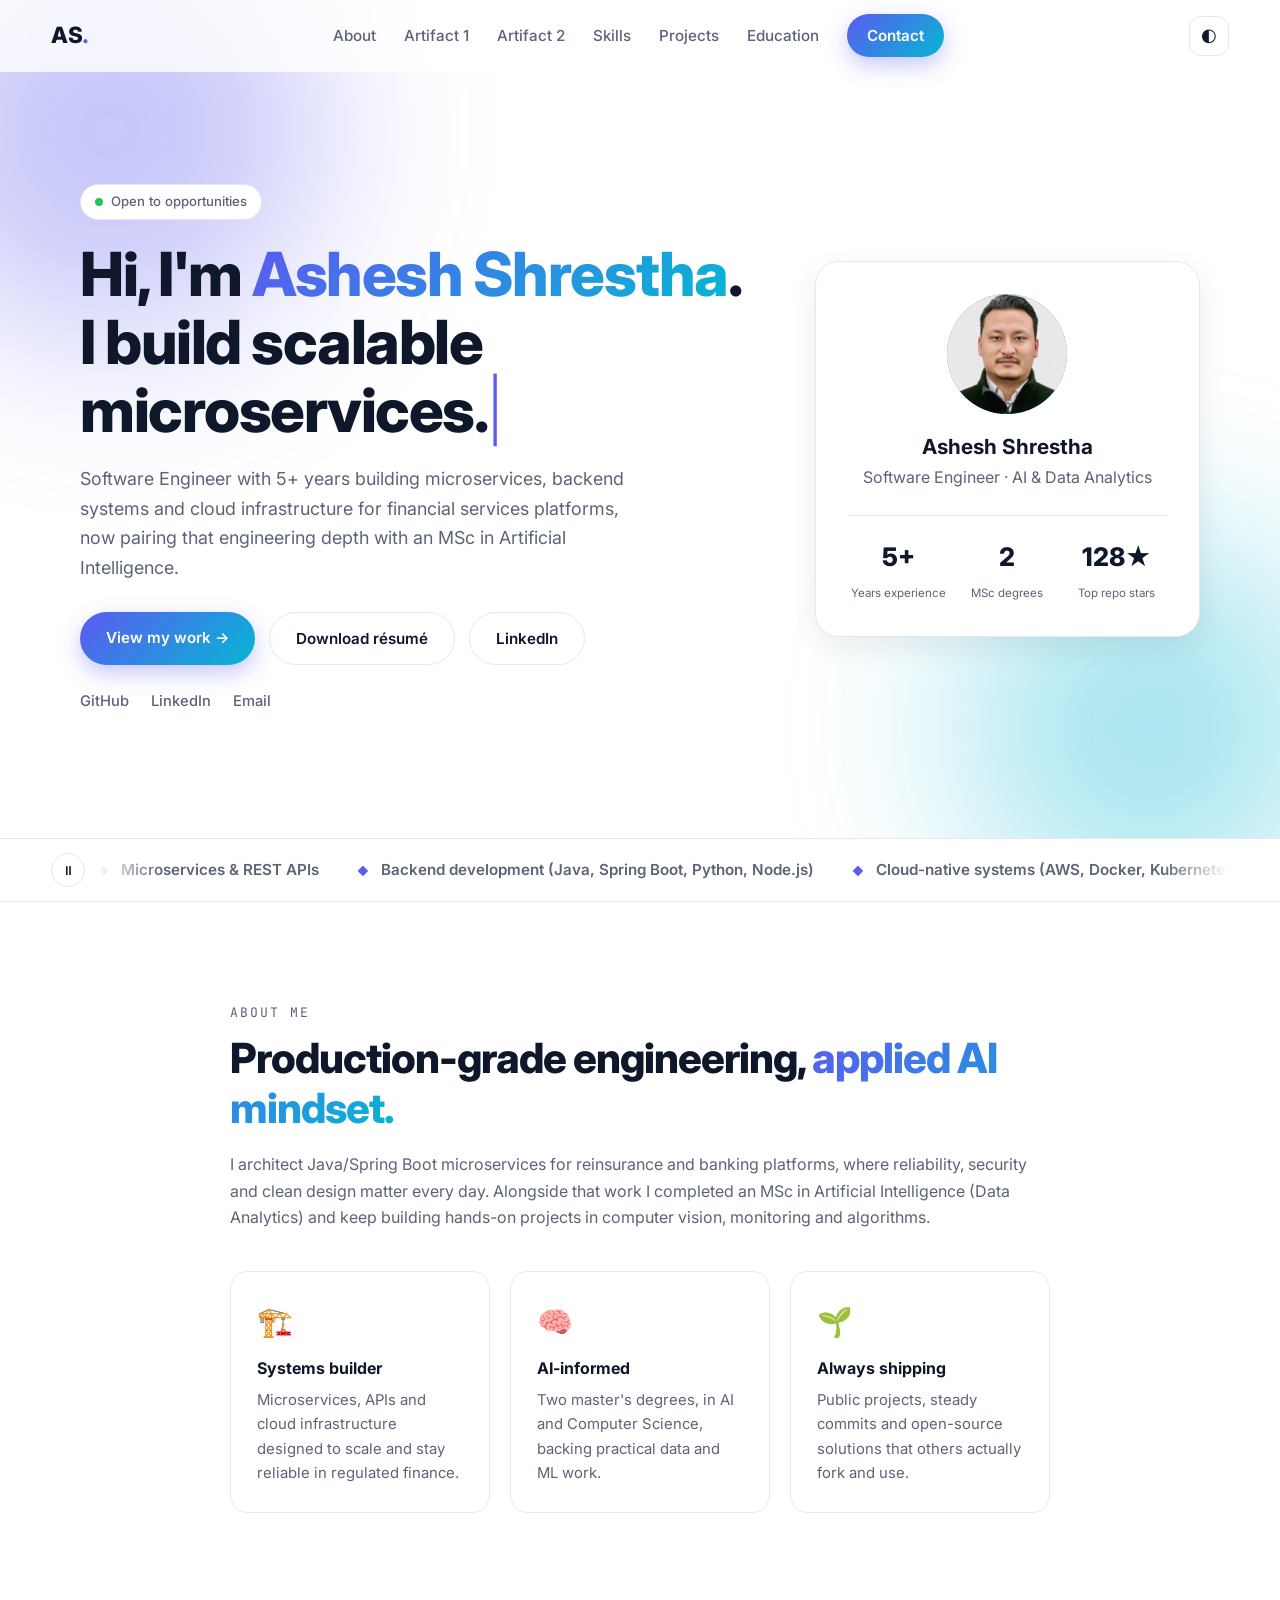
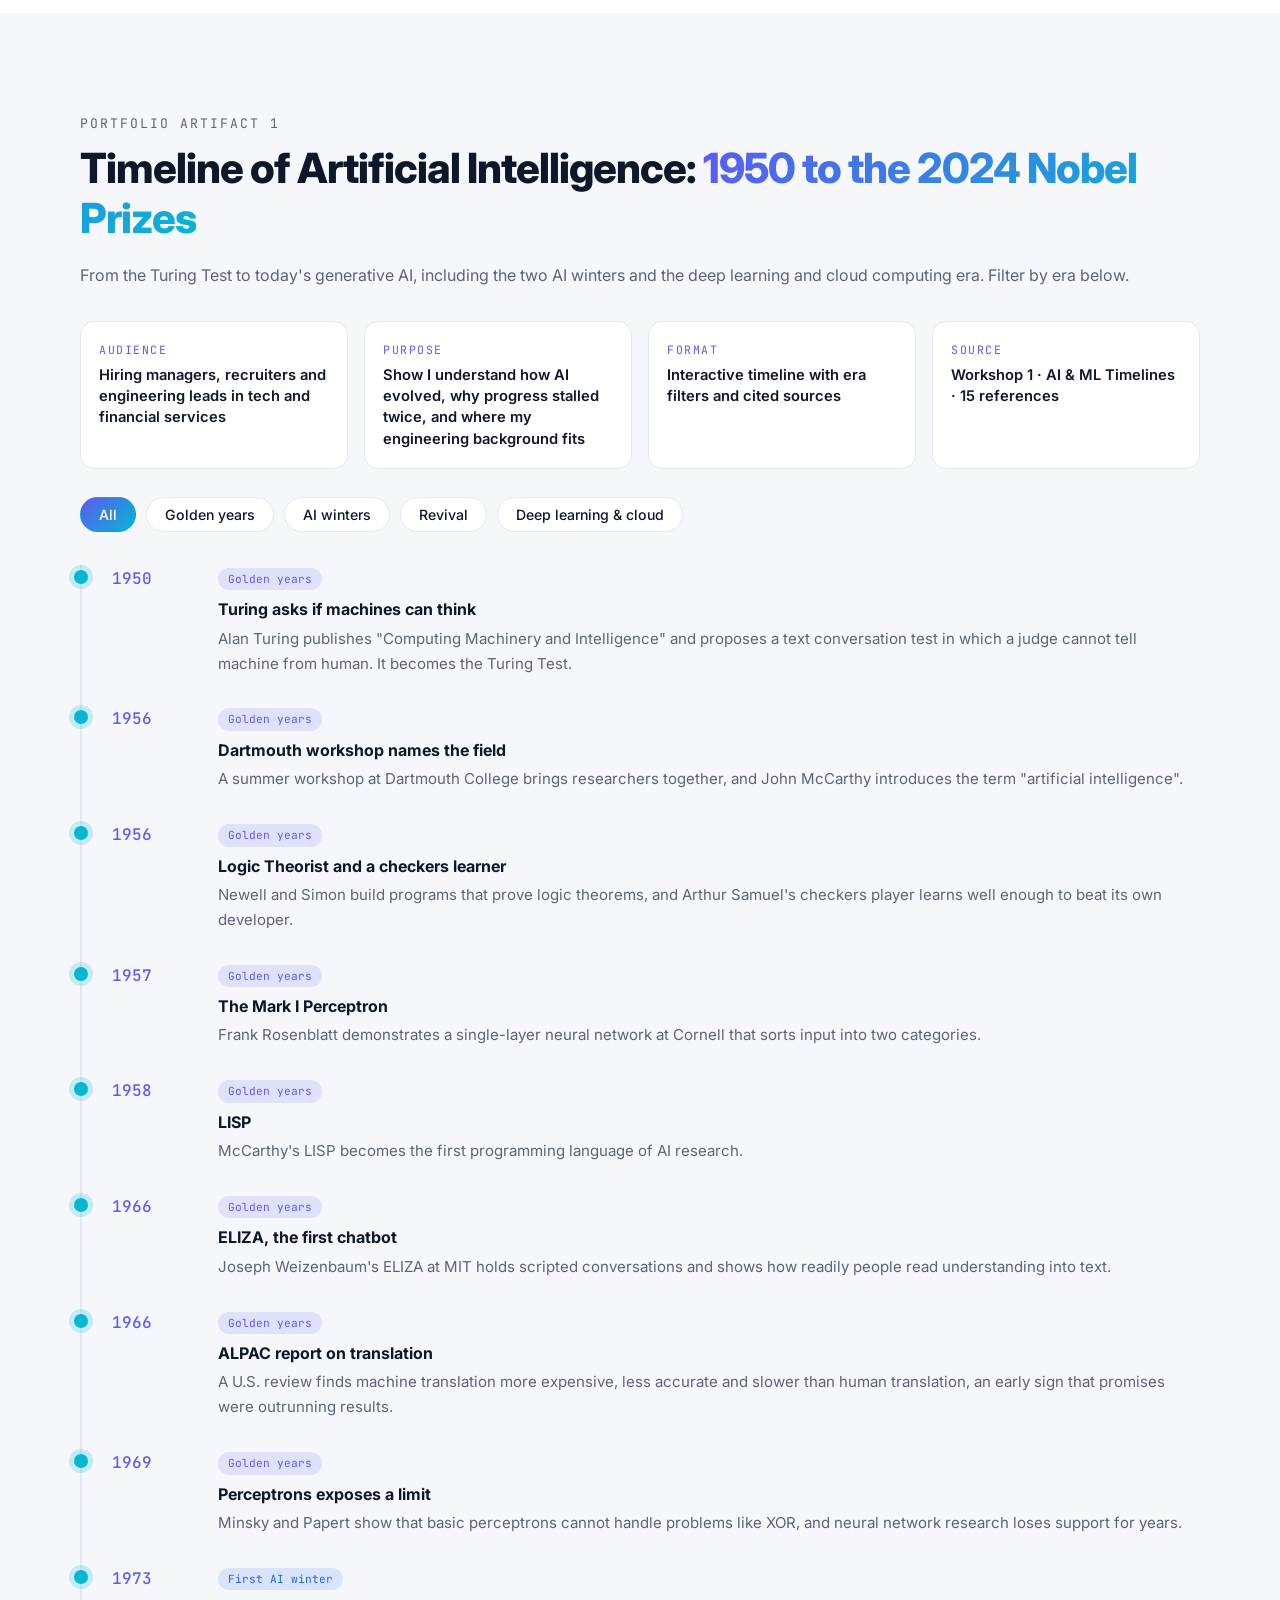
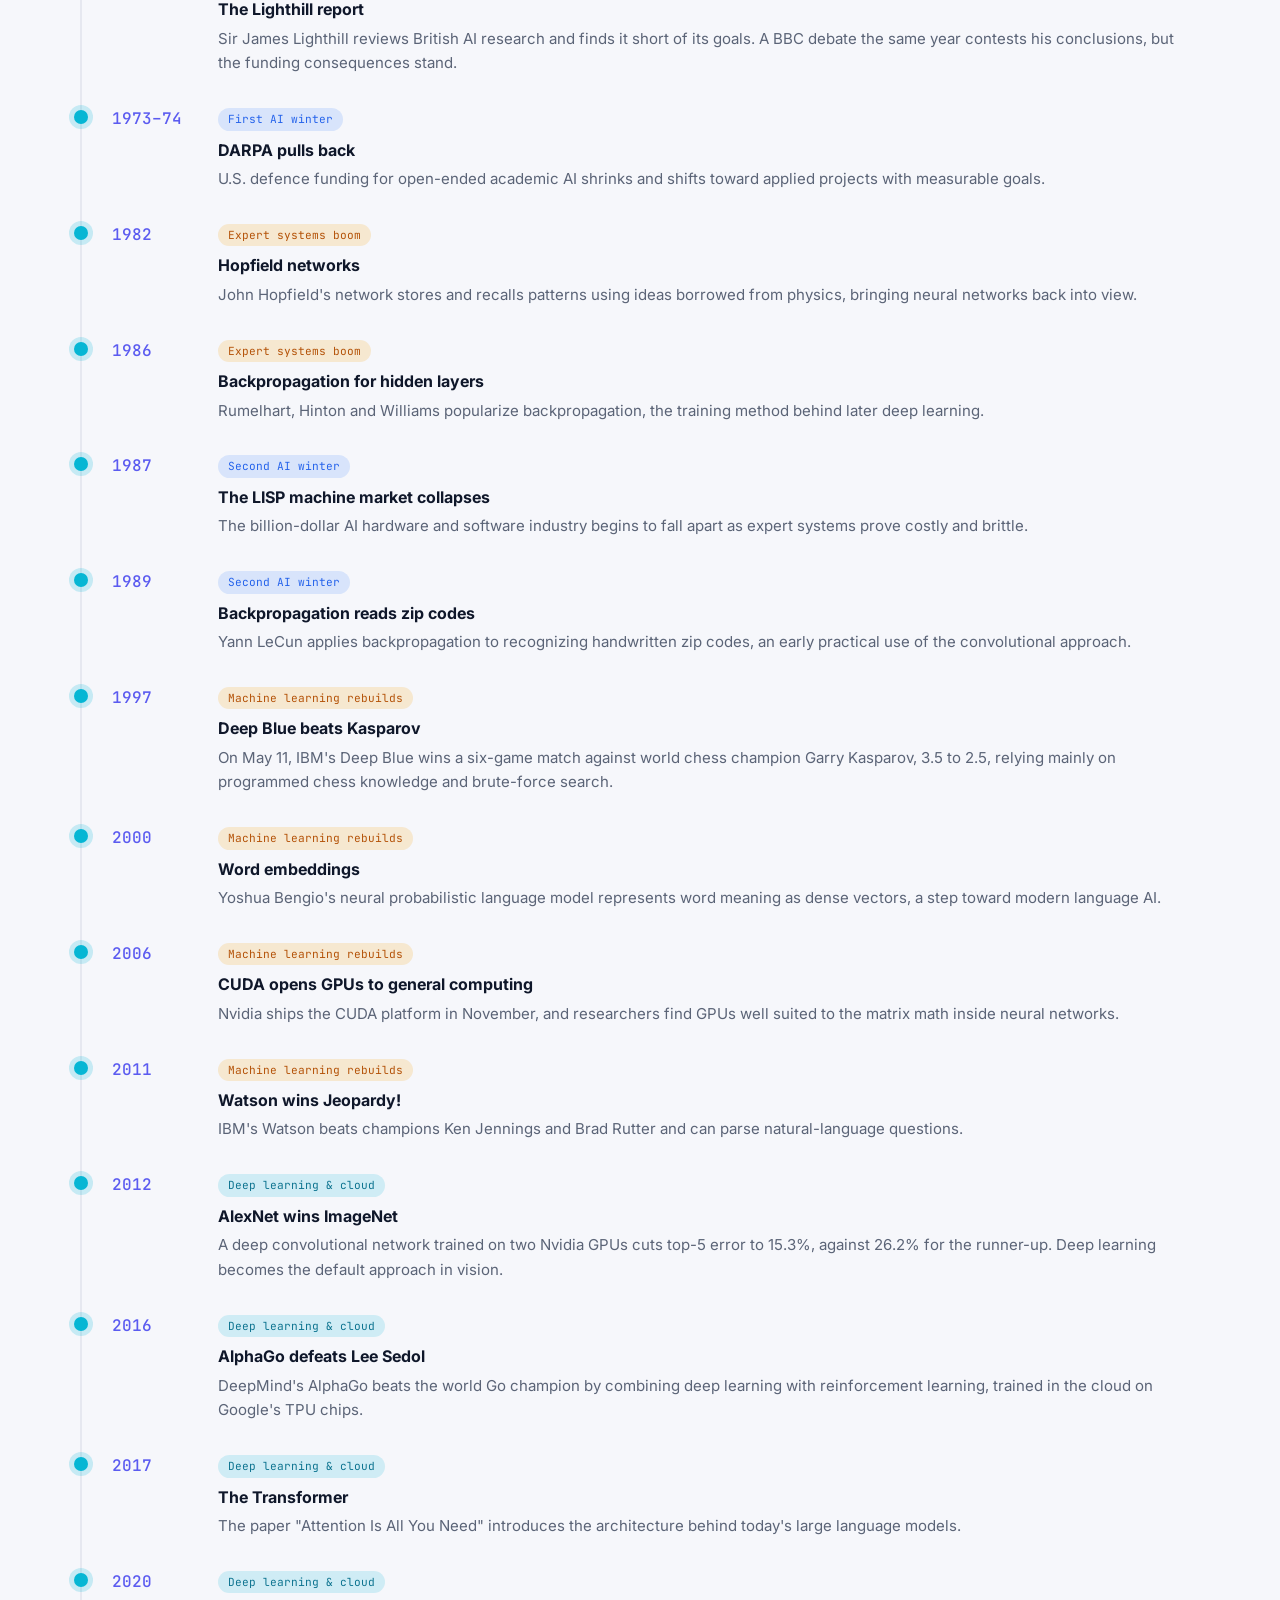
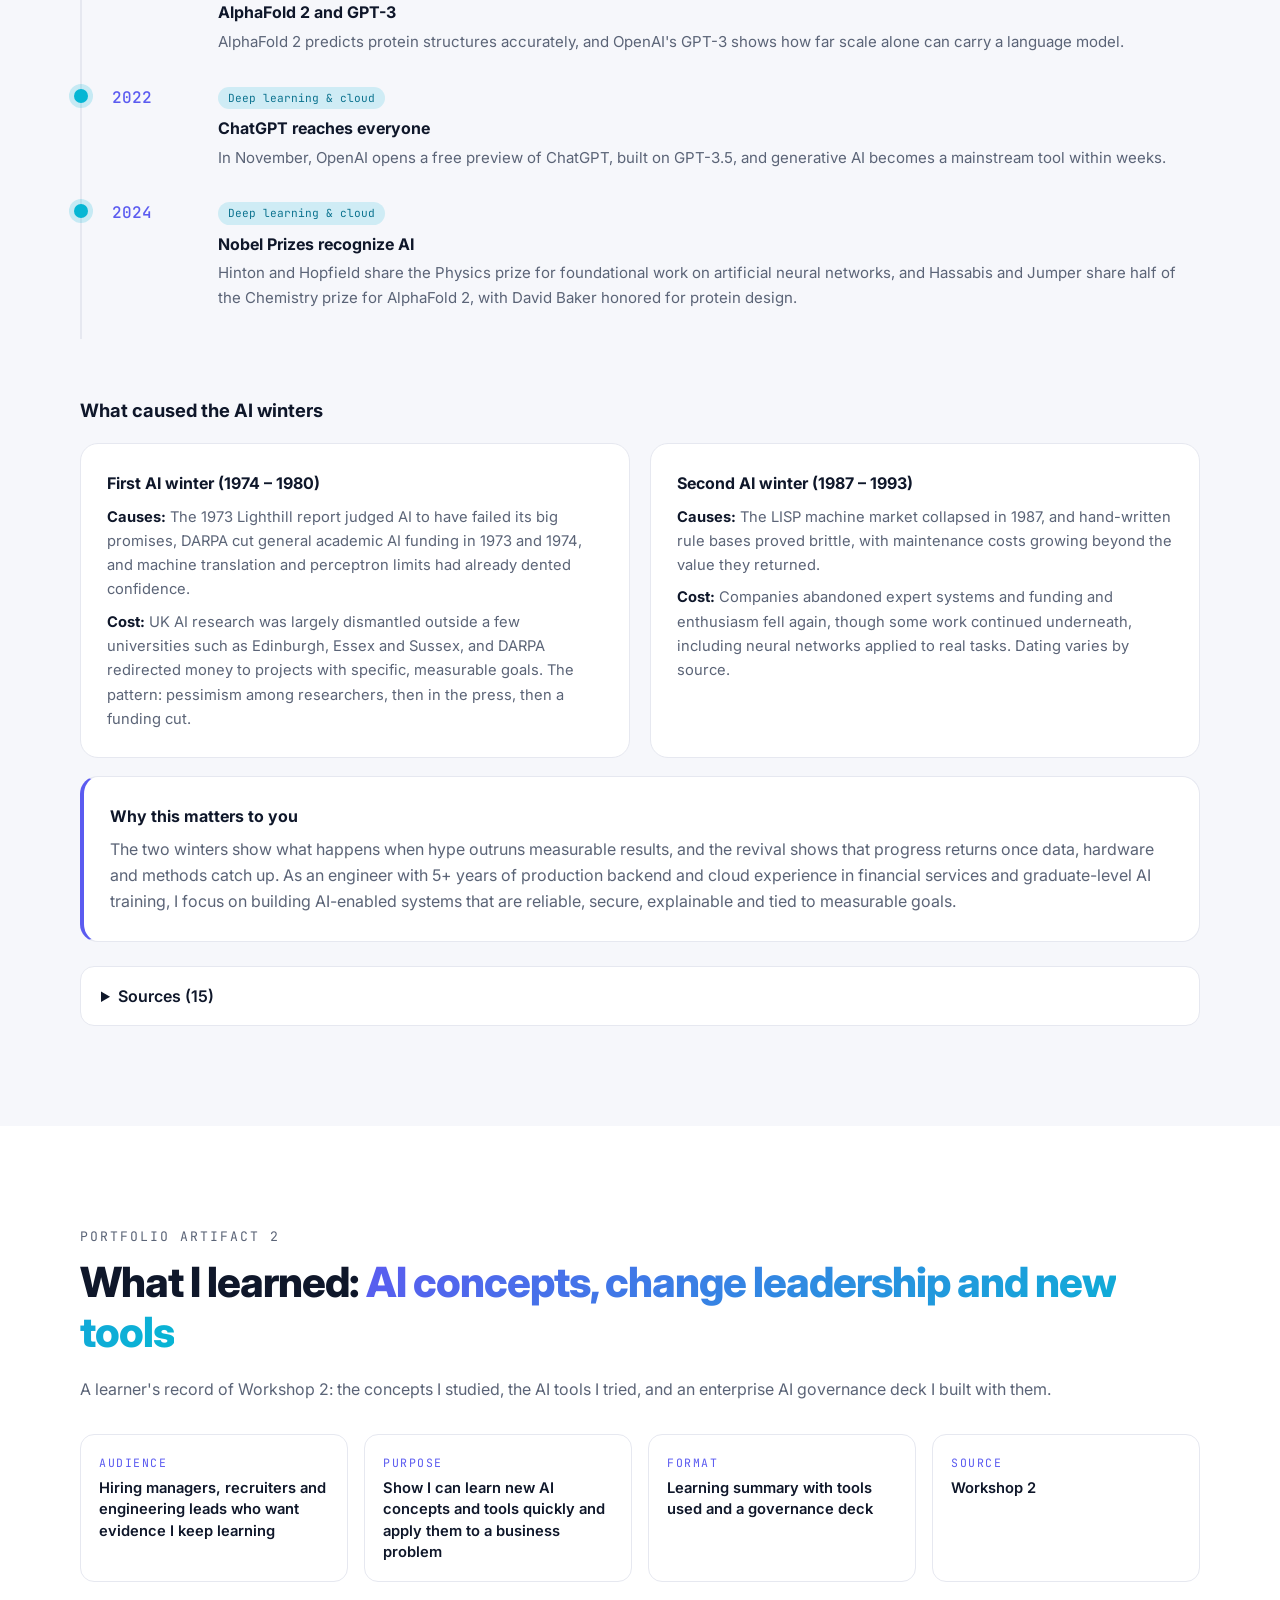
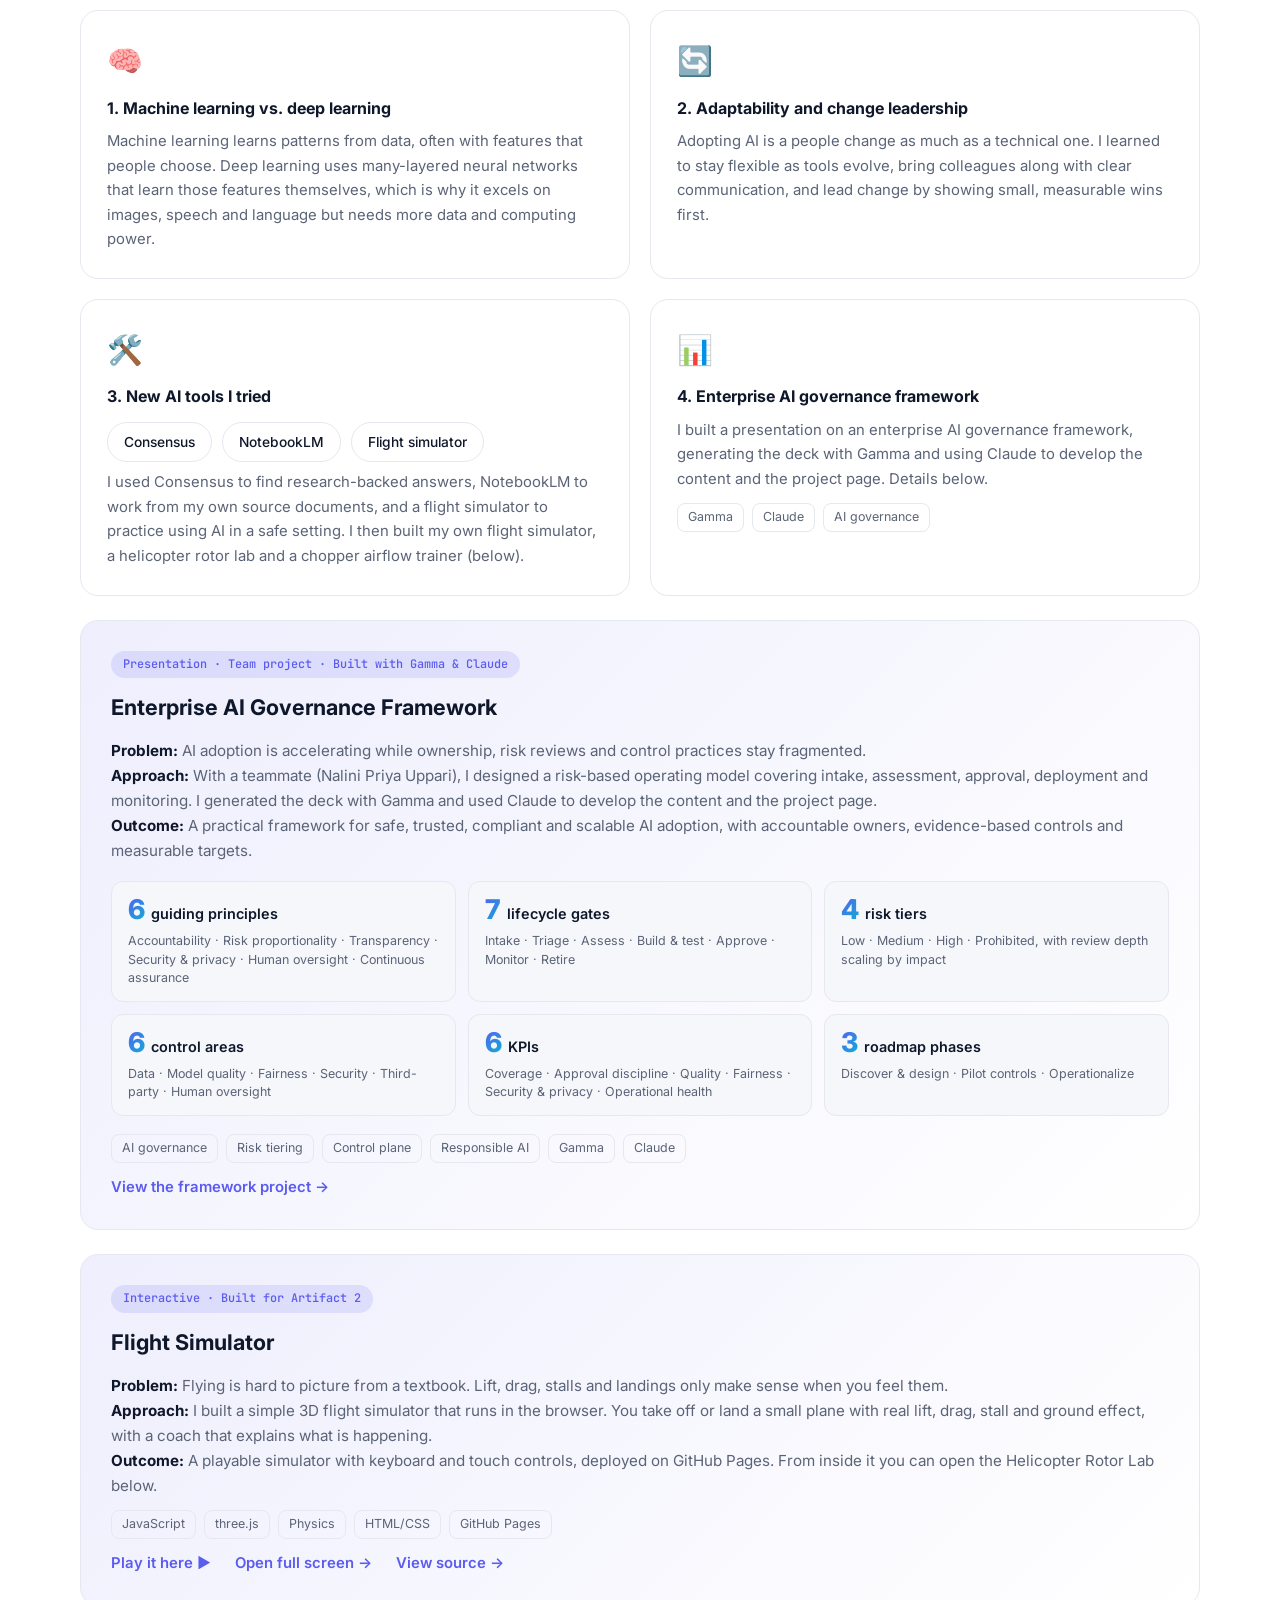
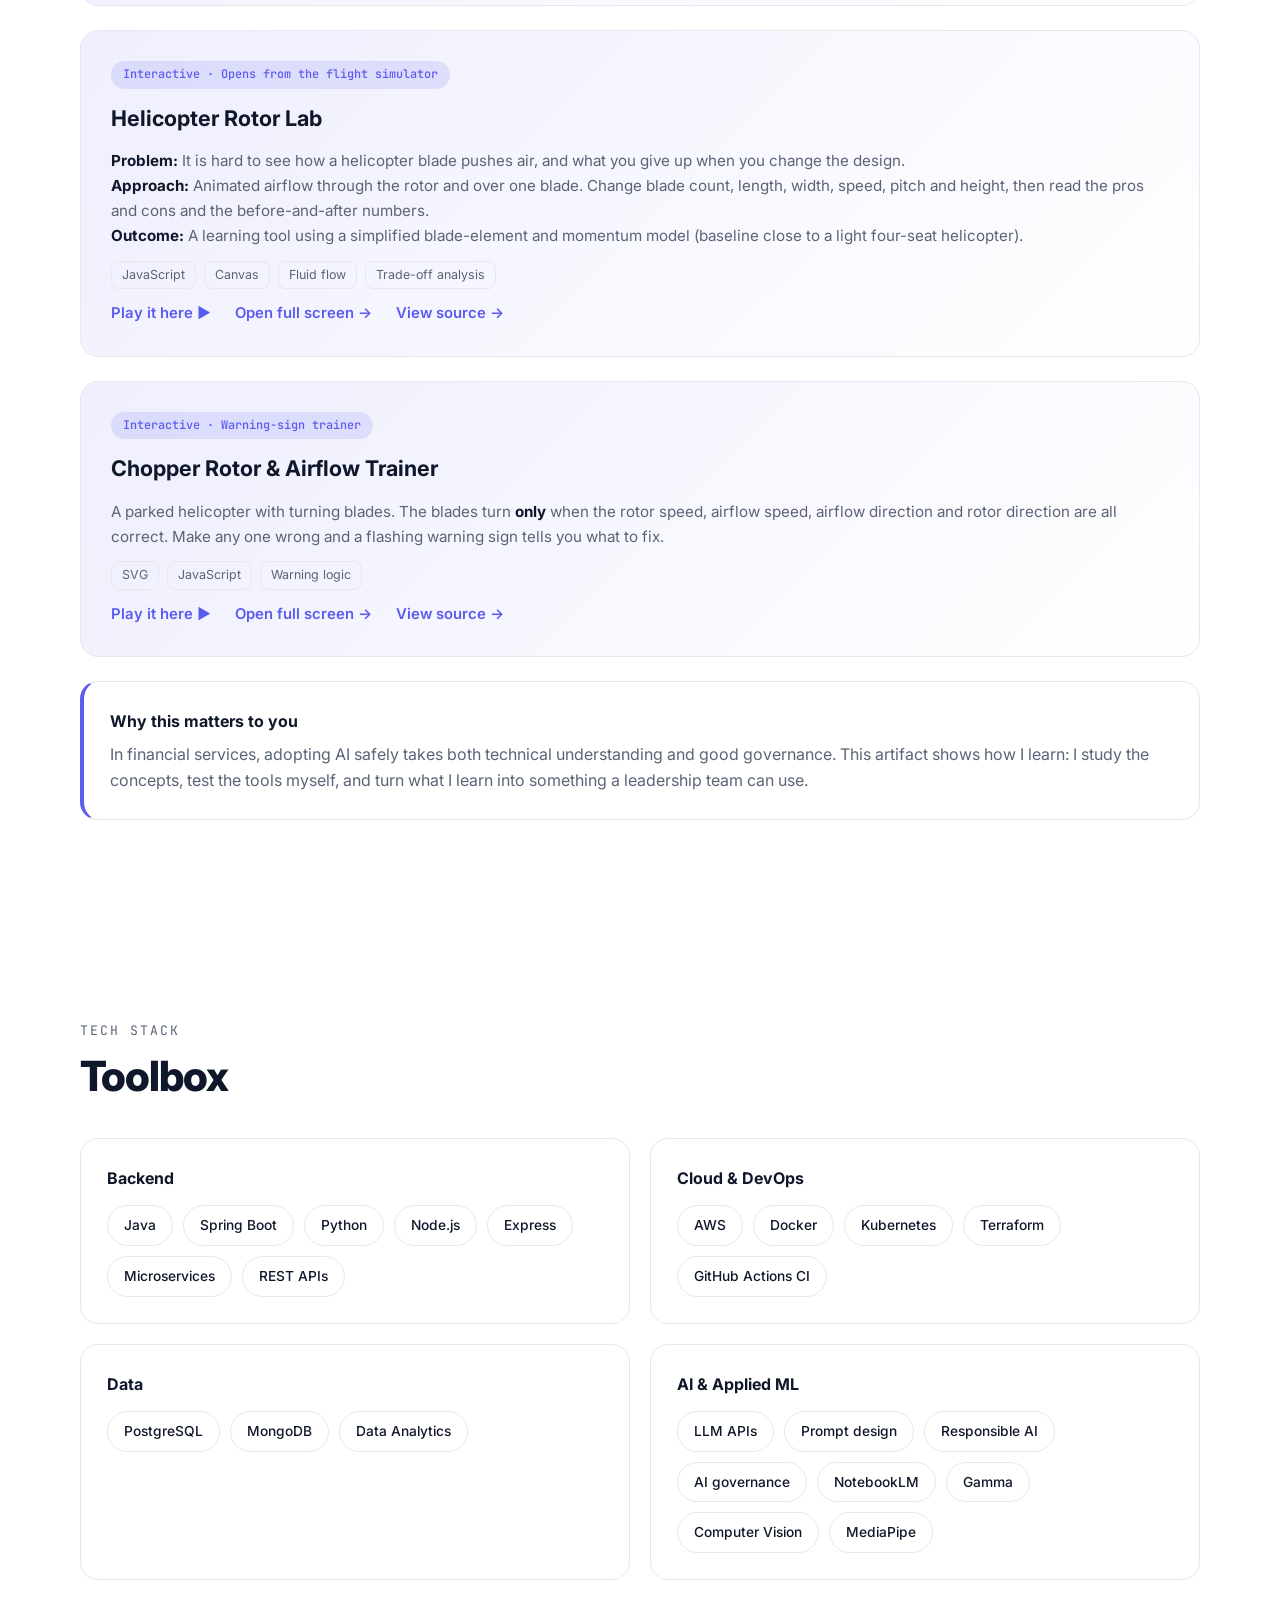
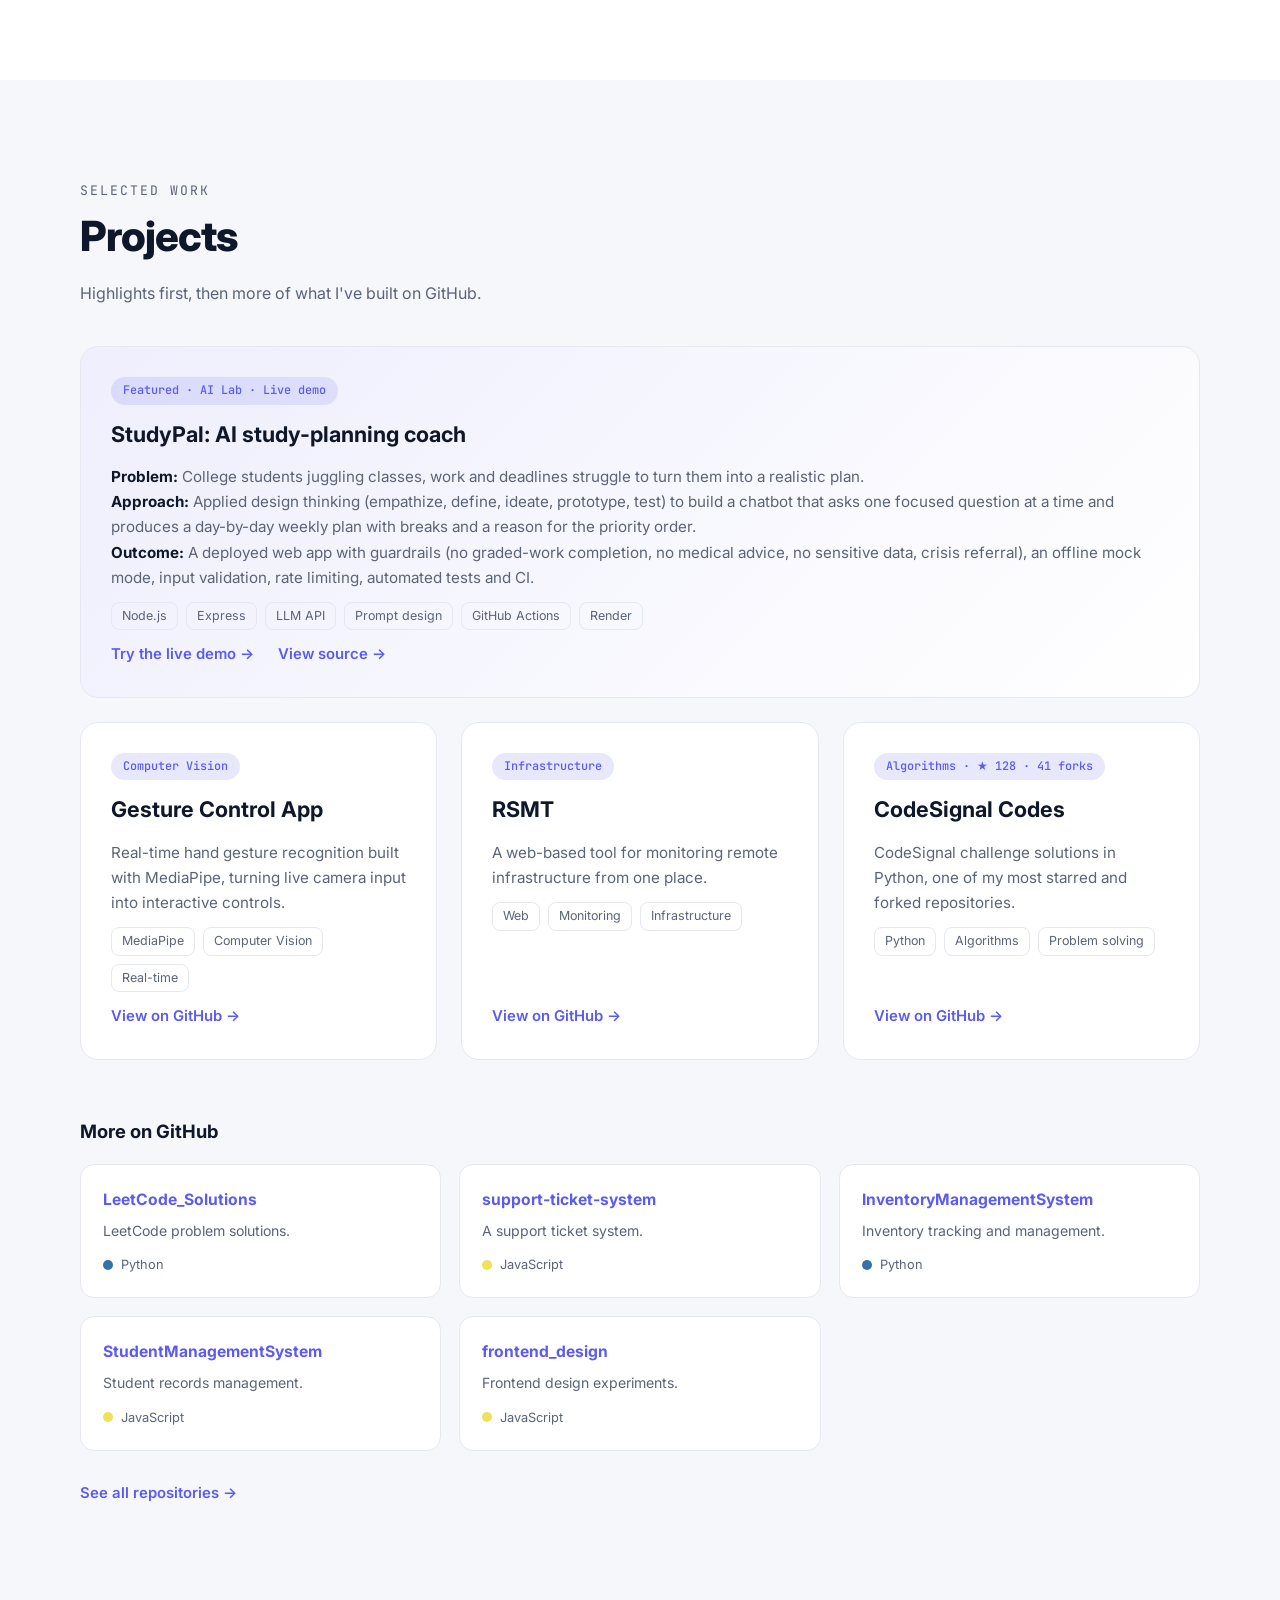
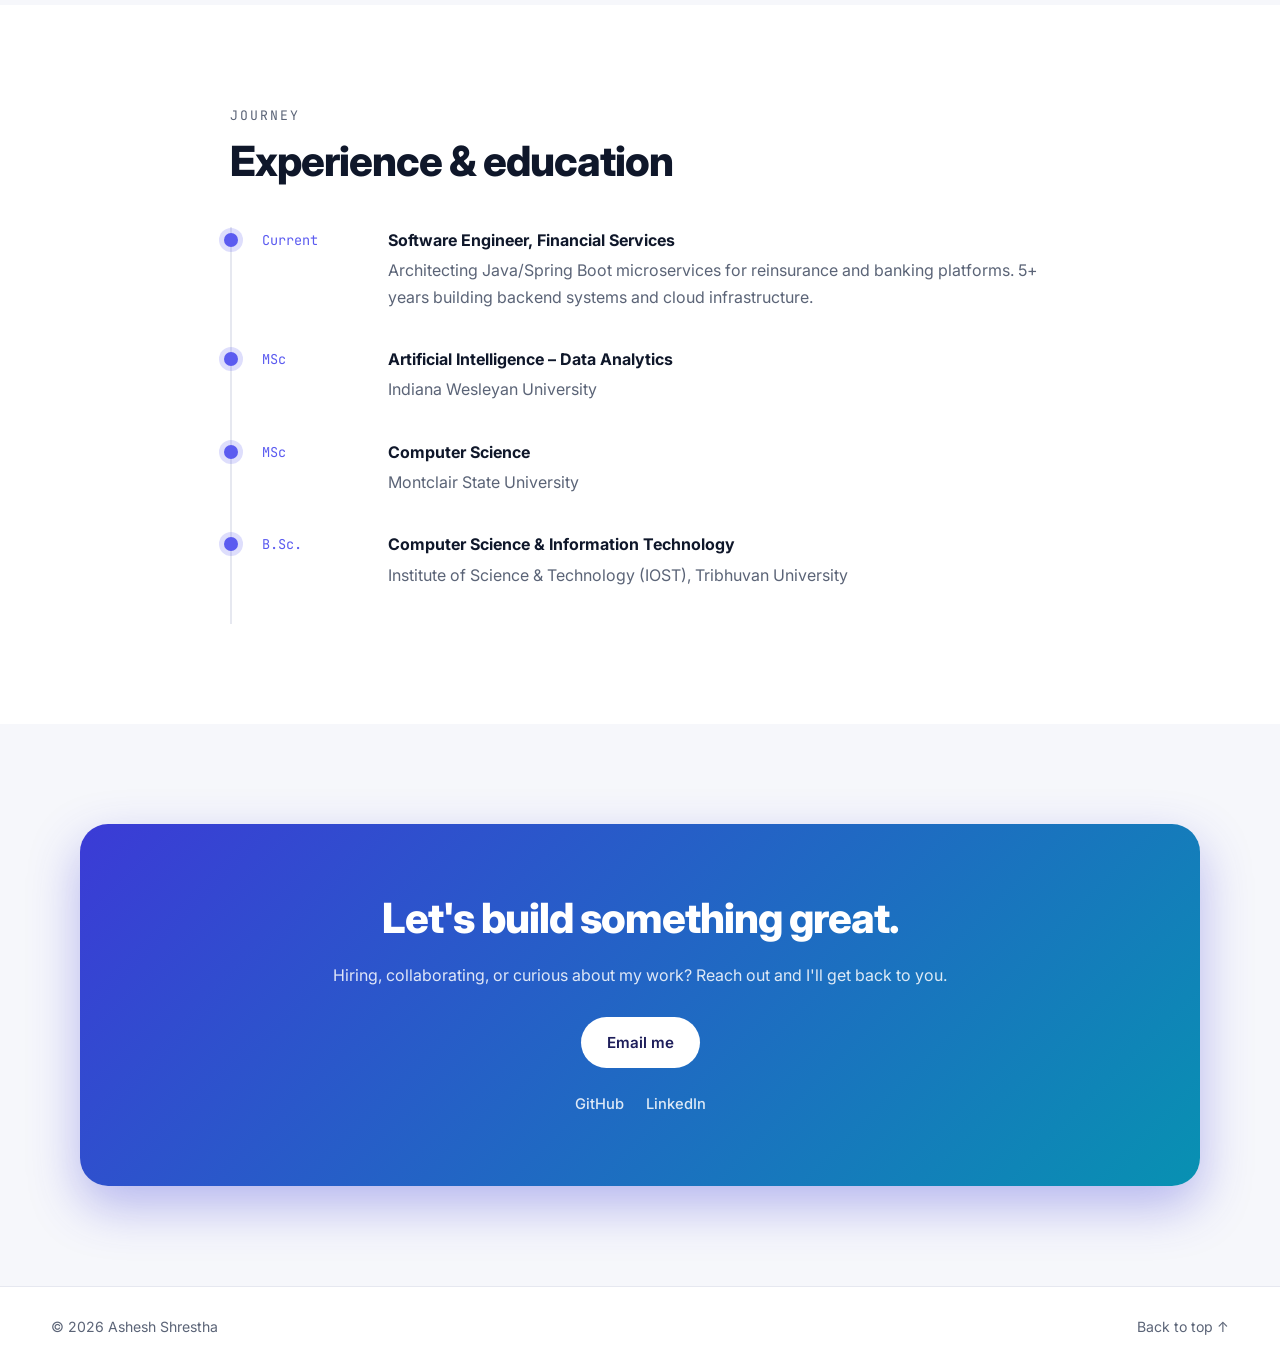
==== commit 09cf736a: "update artifact" ====
--- a/index.html
+++ b/index.html
@@ -42,7 +42,7 @@
       <div class="container hero-grid">
         <div class="hero-text reveal">
           <span class="badge"><i class="dot"></i> Open to opportunities</span>
-          <h1>Hi, I'm <span class="gradient-text">Ashesh Shrestha</span>.<br />I build <span class="typed-wrap"><span id="typed"></span><span class="cursor">|</span></span></h1>
+          <h1>Hi, I'm <span class="gradient-text">Ashesh Shrestha</span>.<br /><span id="prefix">I build </span><span class="typed-wrap"><span id="typed"></span><span class="cursor">|</span></span></h1>
           <p class="lead">
             Software Engineer with 5+ years building microservices, backend systems and cloud infrastructure
             for financial services platforms, now pairing that engineering depth with an MSc in Artificial Intelligence.
@@ -76,6 +76,14 @@
         </div>
       </div>
     </section>
+
+    <!-- SERVICES TICKER -->
+    <div class="ticker" aria-label="Services I offer">
+      <button type="button" class="ticker-btn" id="tickerBtn" aria-pressed="false" aria-label="Pause scrolling services">⏸</button>
+      <div class="ticker-view">
+        <ul class="ticker-track" id="tickerTrack"><li>Microservices &amp; REST APIs</li><li>Backend development (Java, Spring Boot, Python, Node.js)</li><li>Cloud-native systems (AWS, Docker, Kubernetes)</li><li>Financial services platforms</li><li>Applied AI solutions</li><li>LLM apps &amp; prompt design</li><li>Responsible AI &amp; AI governance</li><li>CI/CD with GitHub Actions</li><li>Data analytics</li><li>Computer vision</li></ul>
+      </div>
+    </div>
 
     <!-- ABOUT -->
     <section class="section" id="about">
@@ -241,7 +249,7 @@
             <div class="chips">
               <span>Consensus</span><span>NotebookLM</span><span>Flight simulator</span>
             </div>
-            <p>I used Consensus to find research-backed answers, NotebookLM to work from my own source documents, and a flight simulator to practice using AI in a safe setting. I then built my own flight simulator, a helicopter rotor lab and a prompt simulator (below).</p>
+            <p>I used Consensus to find research-backed answers, NotebookLM to work from my own source documents, and a flight simulator to practice using AI in a safe setting. I then built my own flight simulator, a helicopter rotor lab and a chopper airflow trainer (below).</p>
           </article>
           <article class="card reveal">
             <div class="ico">📊</div>
@@ -320,6 +328,15 @@
         </article>
         <div class="sim-embed" id="chopperEmbed" hidden>
           <iframe title="Chopper Rotor and Airflow Trainer" loading="lazy" data-src="chopper-trainer/index.html"></iframe>
+        </div>
+
+        <div class="callout reveal">
+          <h4>Why this matters to you</h4>
+          <p>
+            In financial services, adopting AI safely takes both technical understanding and good governance.
+            This artifact shows how I learn: I study the concepts, test the tools myself, and turn what I
+            learn into something a leadership team can use.
+          </p>
         </div>
       </div>
     </section>
--- a/style.css
+++ b/style.css
@@ -74,7 +74,7 @@
 .btn-light { background: #fff; color: #1e1e5a; box-shadow: none; }
 
 /* HERO */
-.hero { position: relative; min-height: 100vh; display: flex; align-items: center; padding: 120px 0 80px; overflow: hidden; }
+.hero { position: relative; min-height: calc(100vh - 62px); display: flex; align-items: center; padding: 110px 0 50px; overflow: hidden; }
 .glow { position: absolute; border-radius: 50%; filter: blur(90px); opacity: 0.35; z-index: 0; }
 .glow-1 { width: 420px; height: 420px; background: var(--primary); top: -80px; left: -100px; }
 .glow-2 { width: 380px; height: 380px; background: var(--primary-2); bottom: -80px; right: -60px; }
@@ -303,3 +303,19 @@
 .sim-embed { margin: 0 0 24px; border: 1px solid var(--border); border-radius: var(--radius); overflow: hidden; box-shadow: var(--shadow); background: #060a16; }
 .sim-embed iframe { display: block; width: 100%; height: 780px; border: 0; }
 @media (max-width: 700px) { .sim-embed iframe { height: 900px; } }
+
+/* Hero: message settles after a few rounds, then a services ticker */
+.cursor.done { animation: none; opacity: 0; transition: opacity .6s; }
+.ticker { display: flex; align-items: center; gap: 12px; padding: 14px 4%; border-block: 1px solid var(--border); background: var(--surface); }
+.ticker-btn { flex: none; width: 34px; height: 34px; border-radius: 50%; border: 1px solid var(--border); background: var(--bg); color: var(--text); cursor: pointer; font-size: .8rem; }
+.ticker-view { overflow: hidden; flex: 1; -webkit-mask-image: linear-gradient(90deg, transparent, #000 6%, #000 94%, transparent); mask-image: linear-gradient(90deg, transparent, #000 6%, #000 94%, transparent); }
+.ticker-track { display: flex; gap: 38px; width: max-content; margin: 0; padding: 0; list-style: none; animation: tick 55s linear infinite; }
+.ticker-track li { white-space: nowrap; font-weight: 600; font-size: .95rem; color: var(--muted); }
+.ticker-track li::before { content: "◆"; color: var(--primary); margin-right: 12px; font-size: .7rem; }
+.ticker:hover .ticker-track, .ticker.paused .ticker-track { animation-play-state: paused; }
+@keyframes tick { to { transform: translateX(-50%); } }
+@media (prefers-reduced-motion: reduce) {
+  .ticker-track { animation: none; flex-wrap: wrap; width: auto; }
+  .ticker-view { -webkit-mask-image: none; mask-image: none; }
+  .ticker-btn { display: none; }
+}
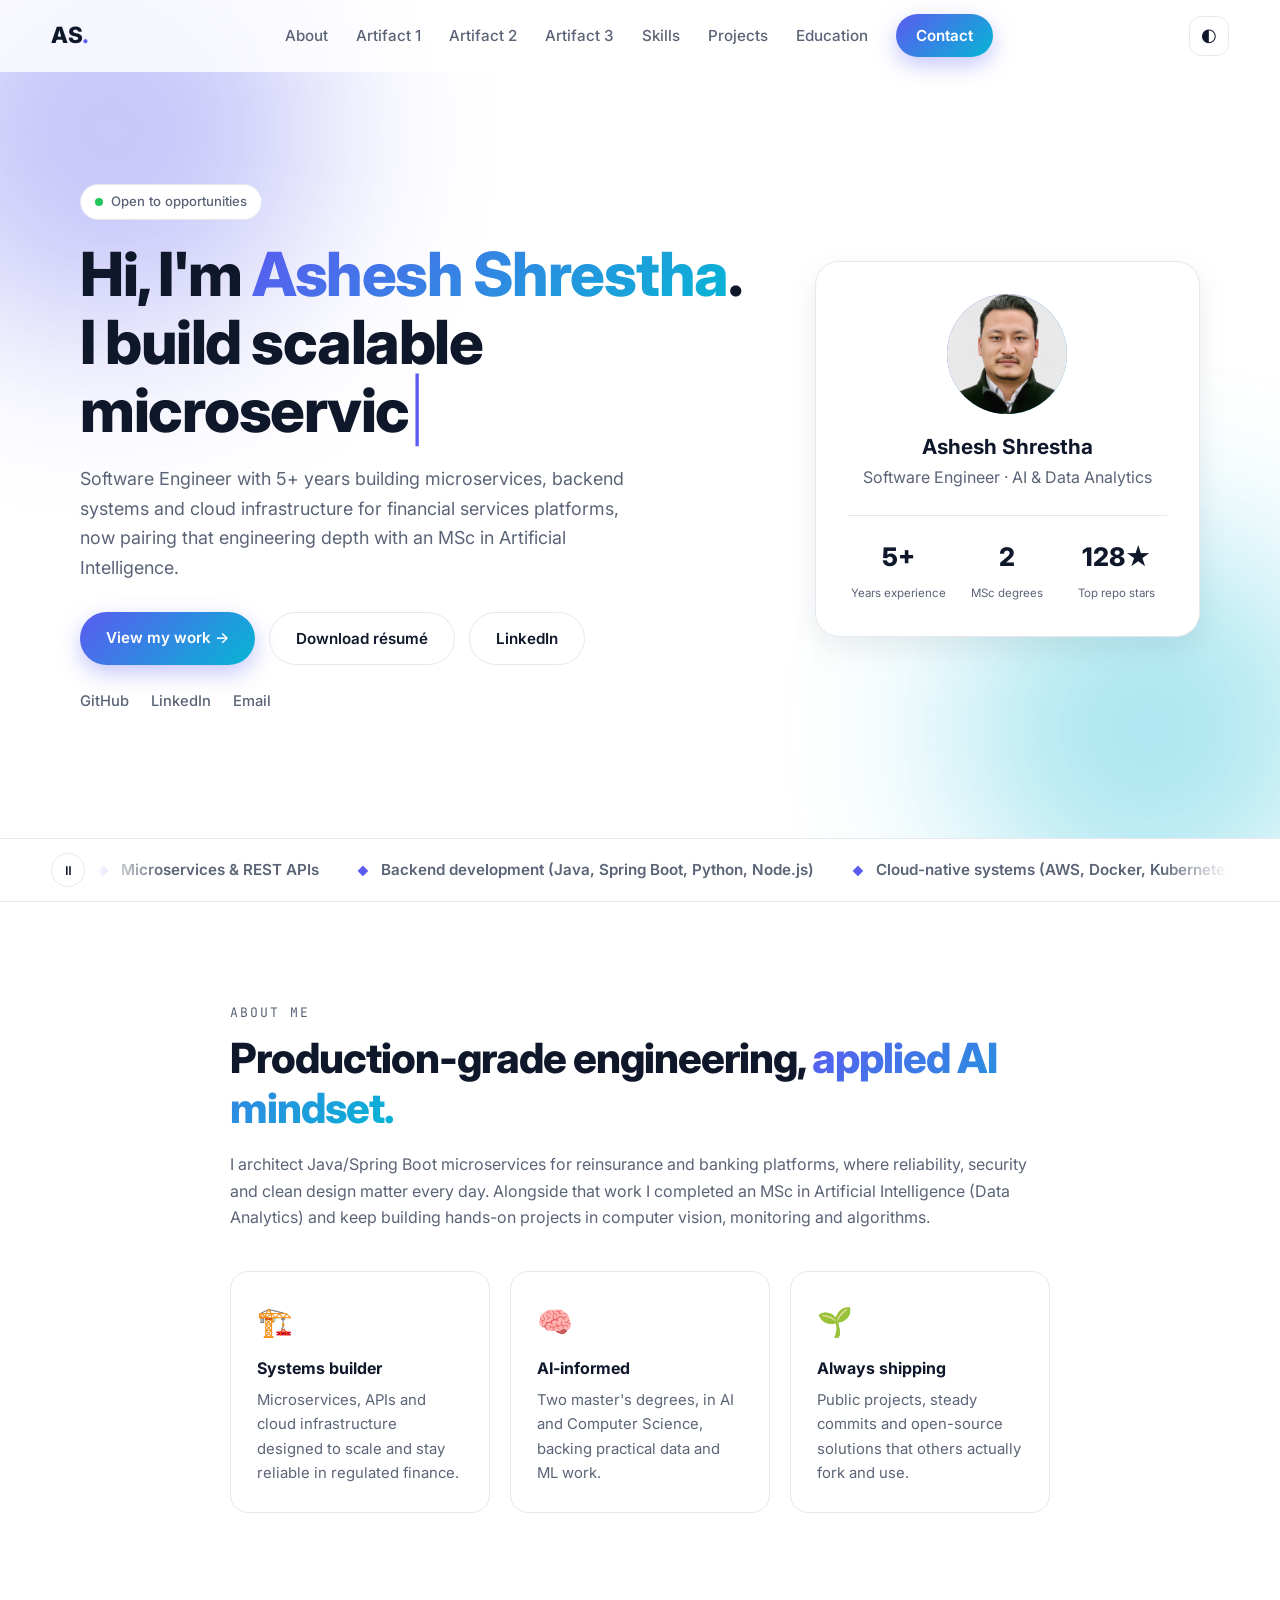
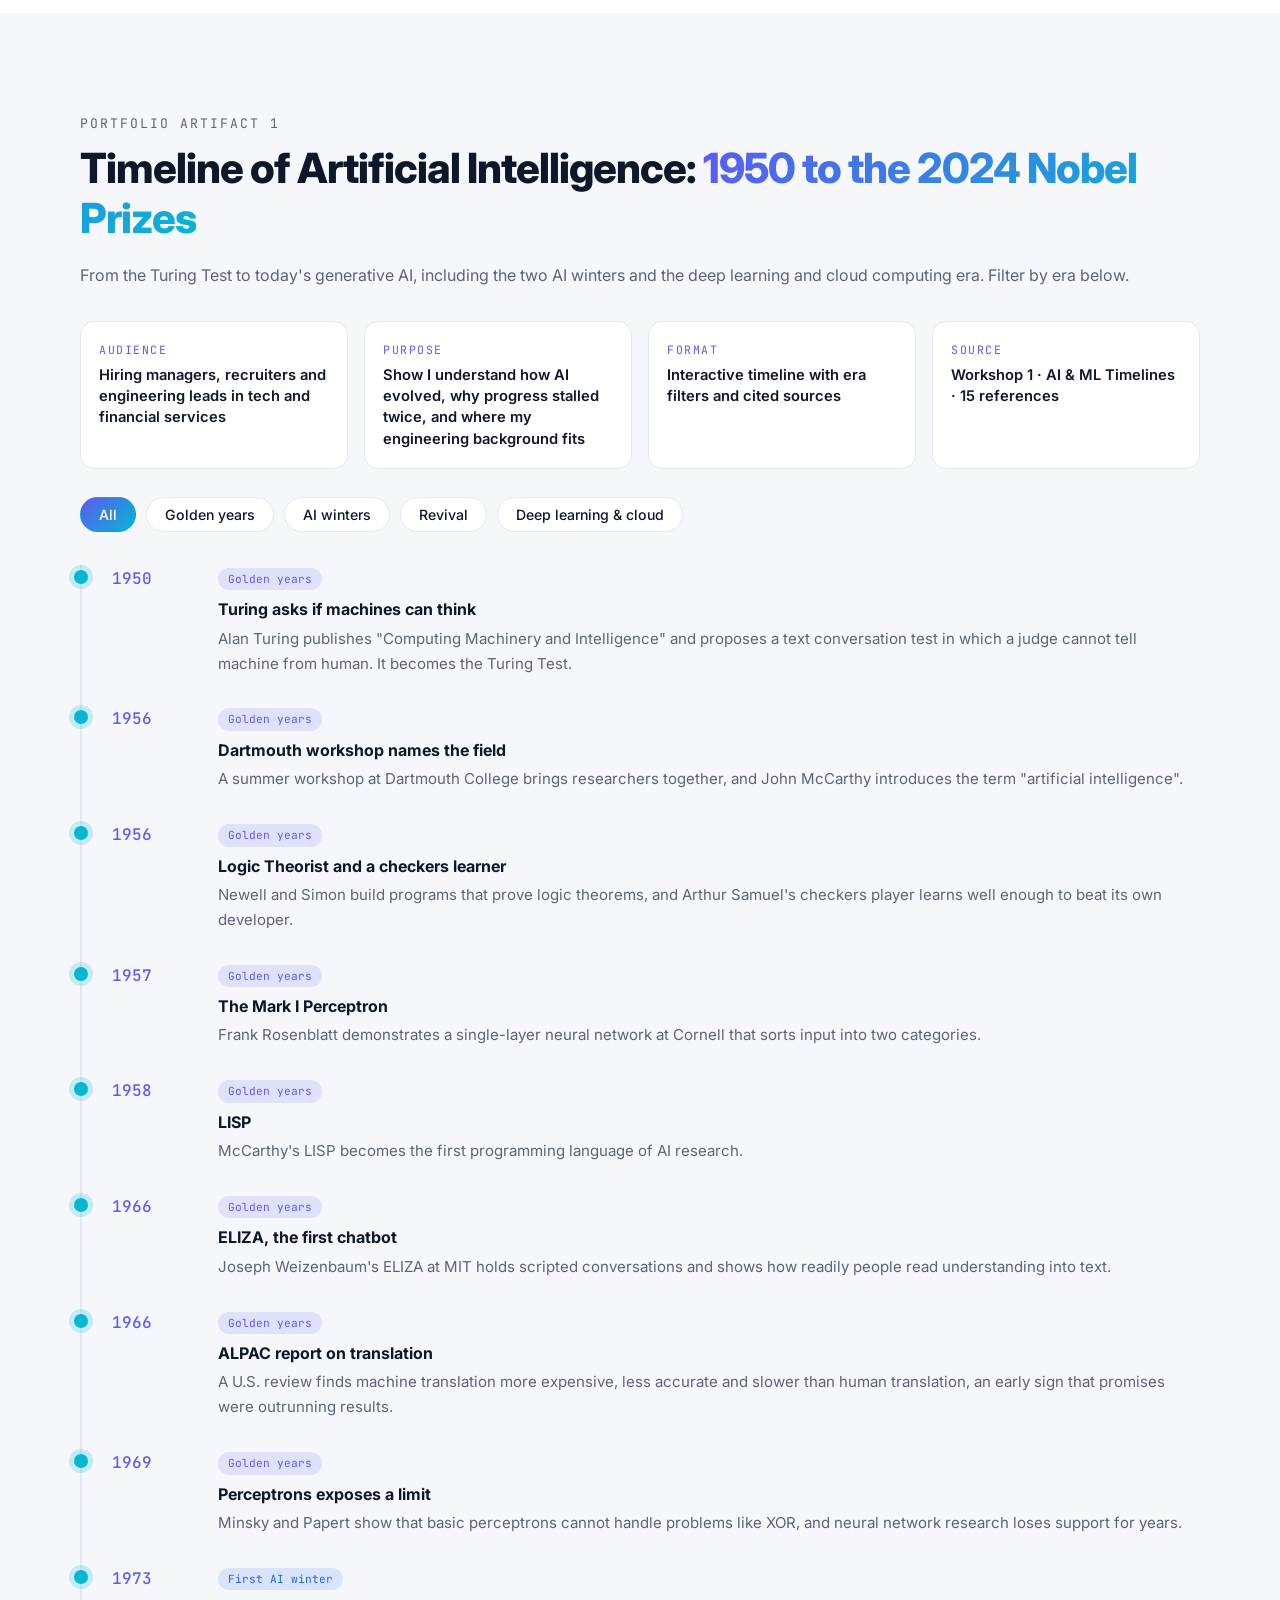
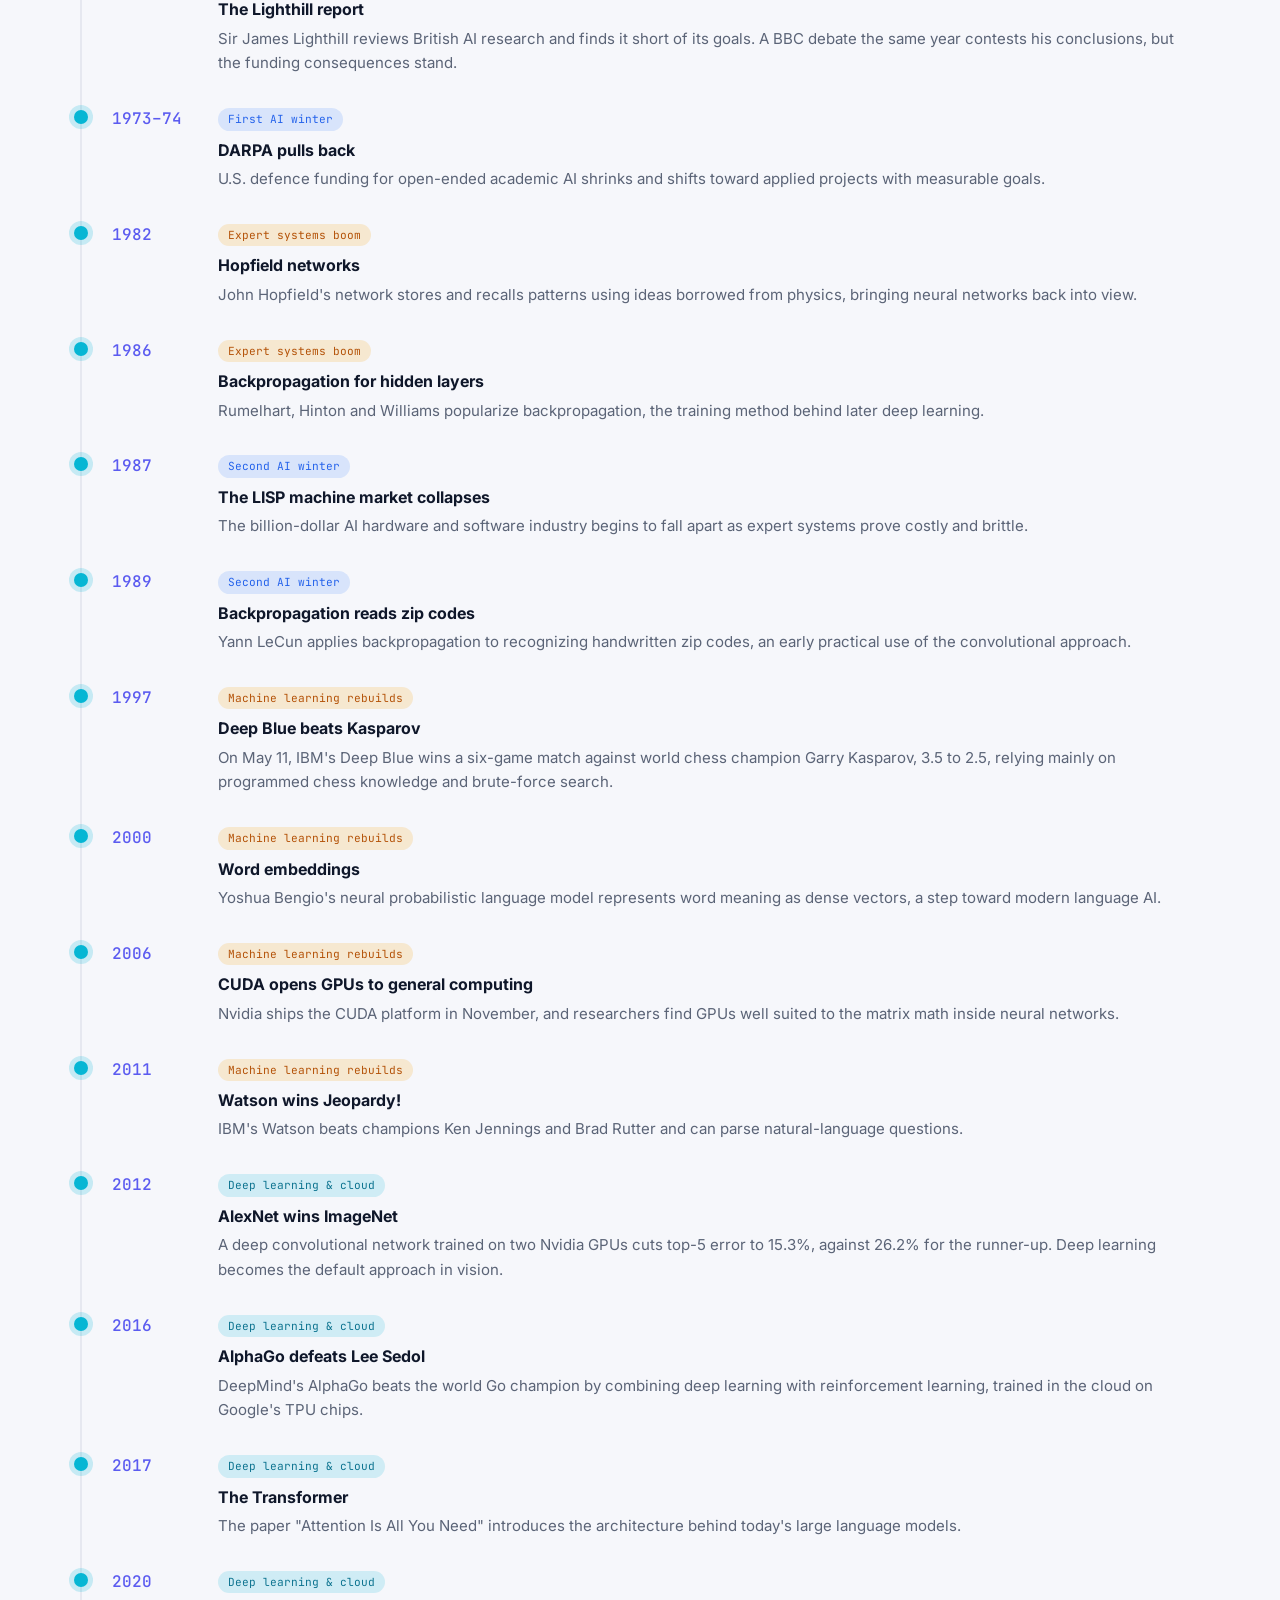
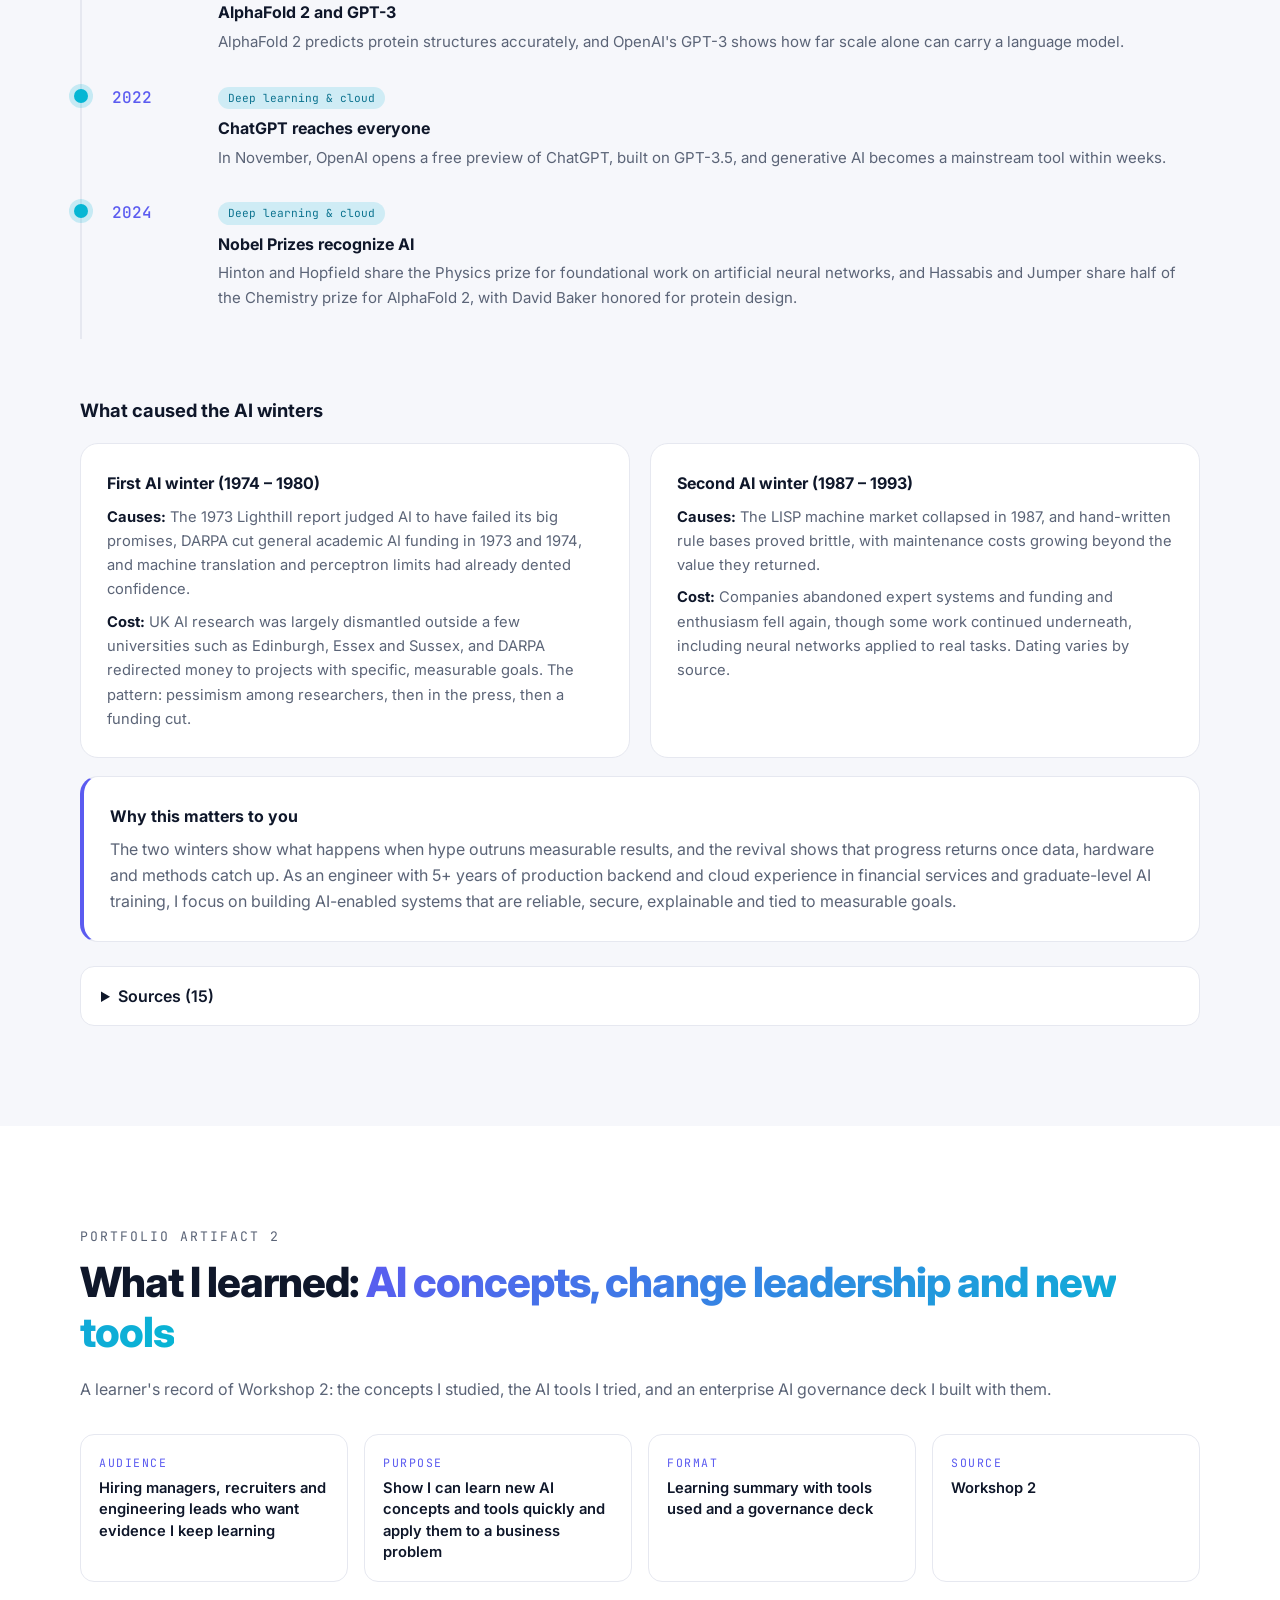
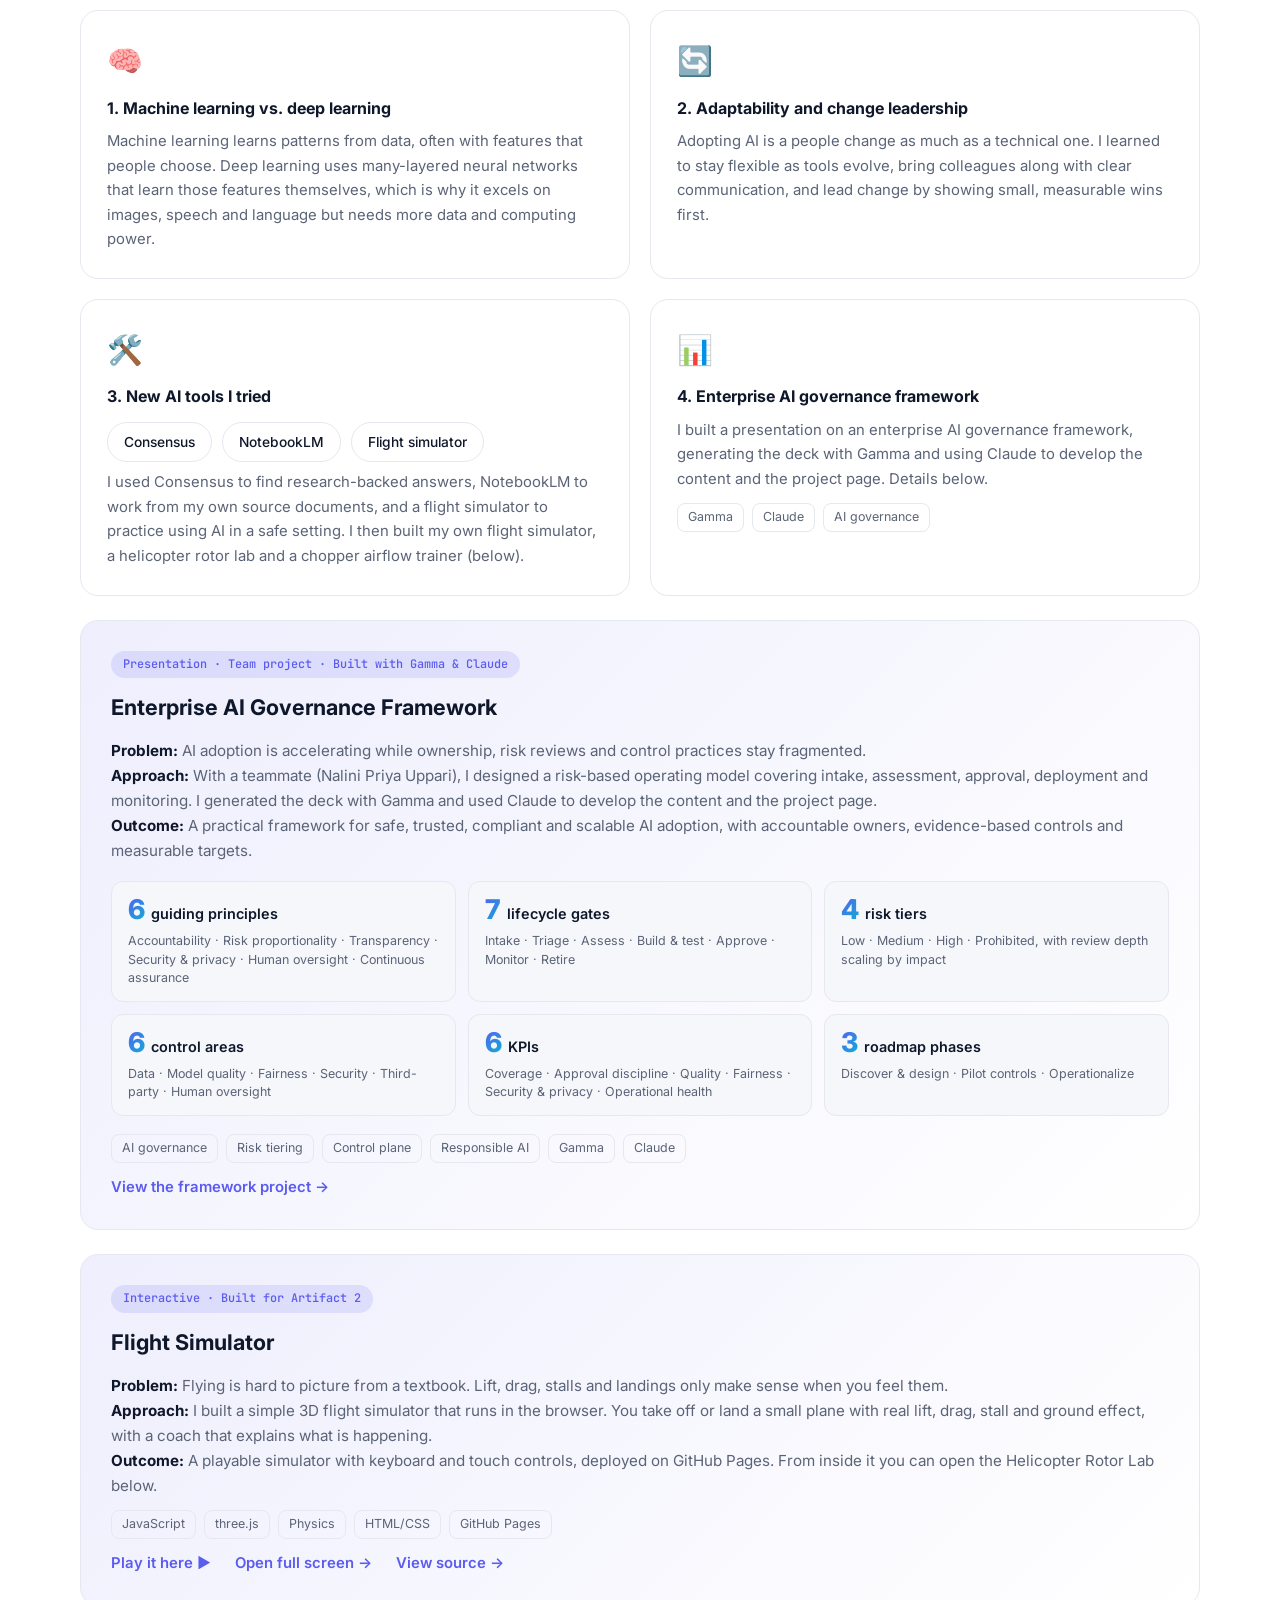
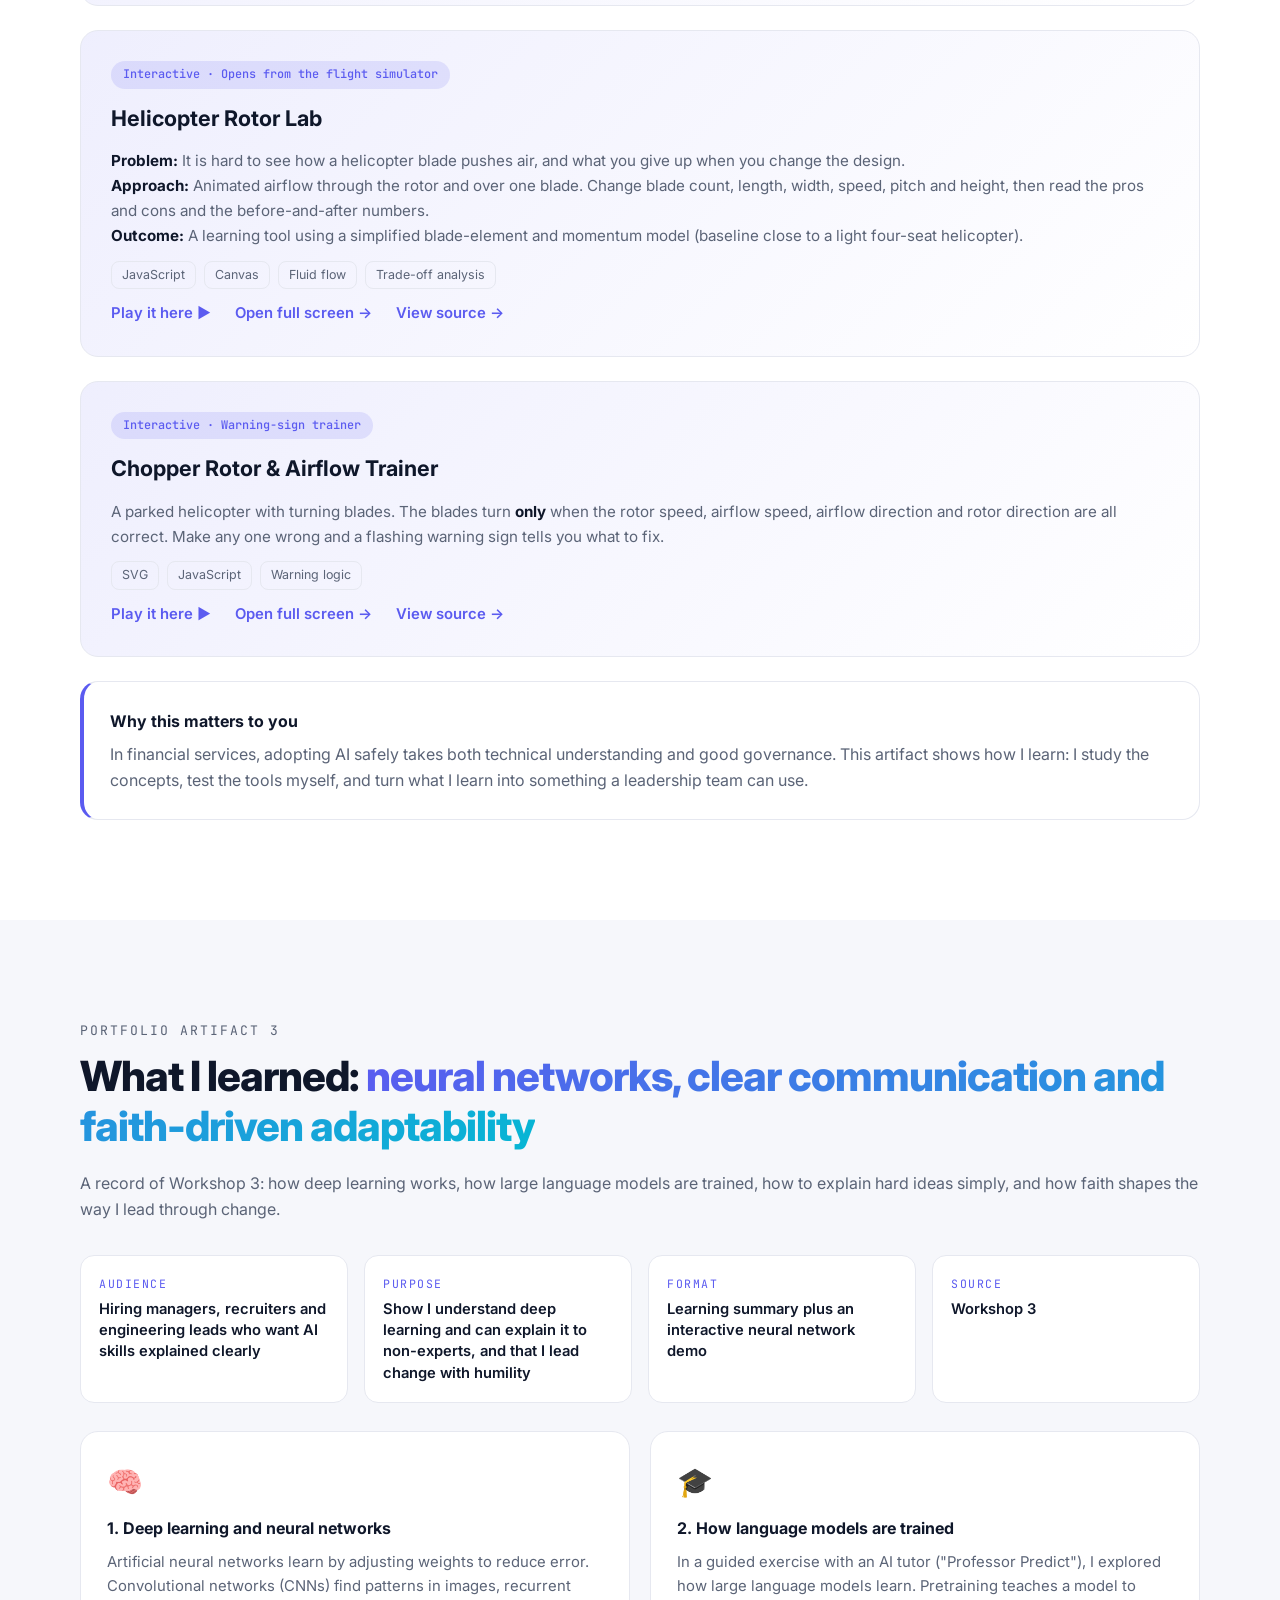
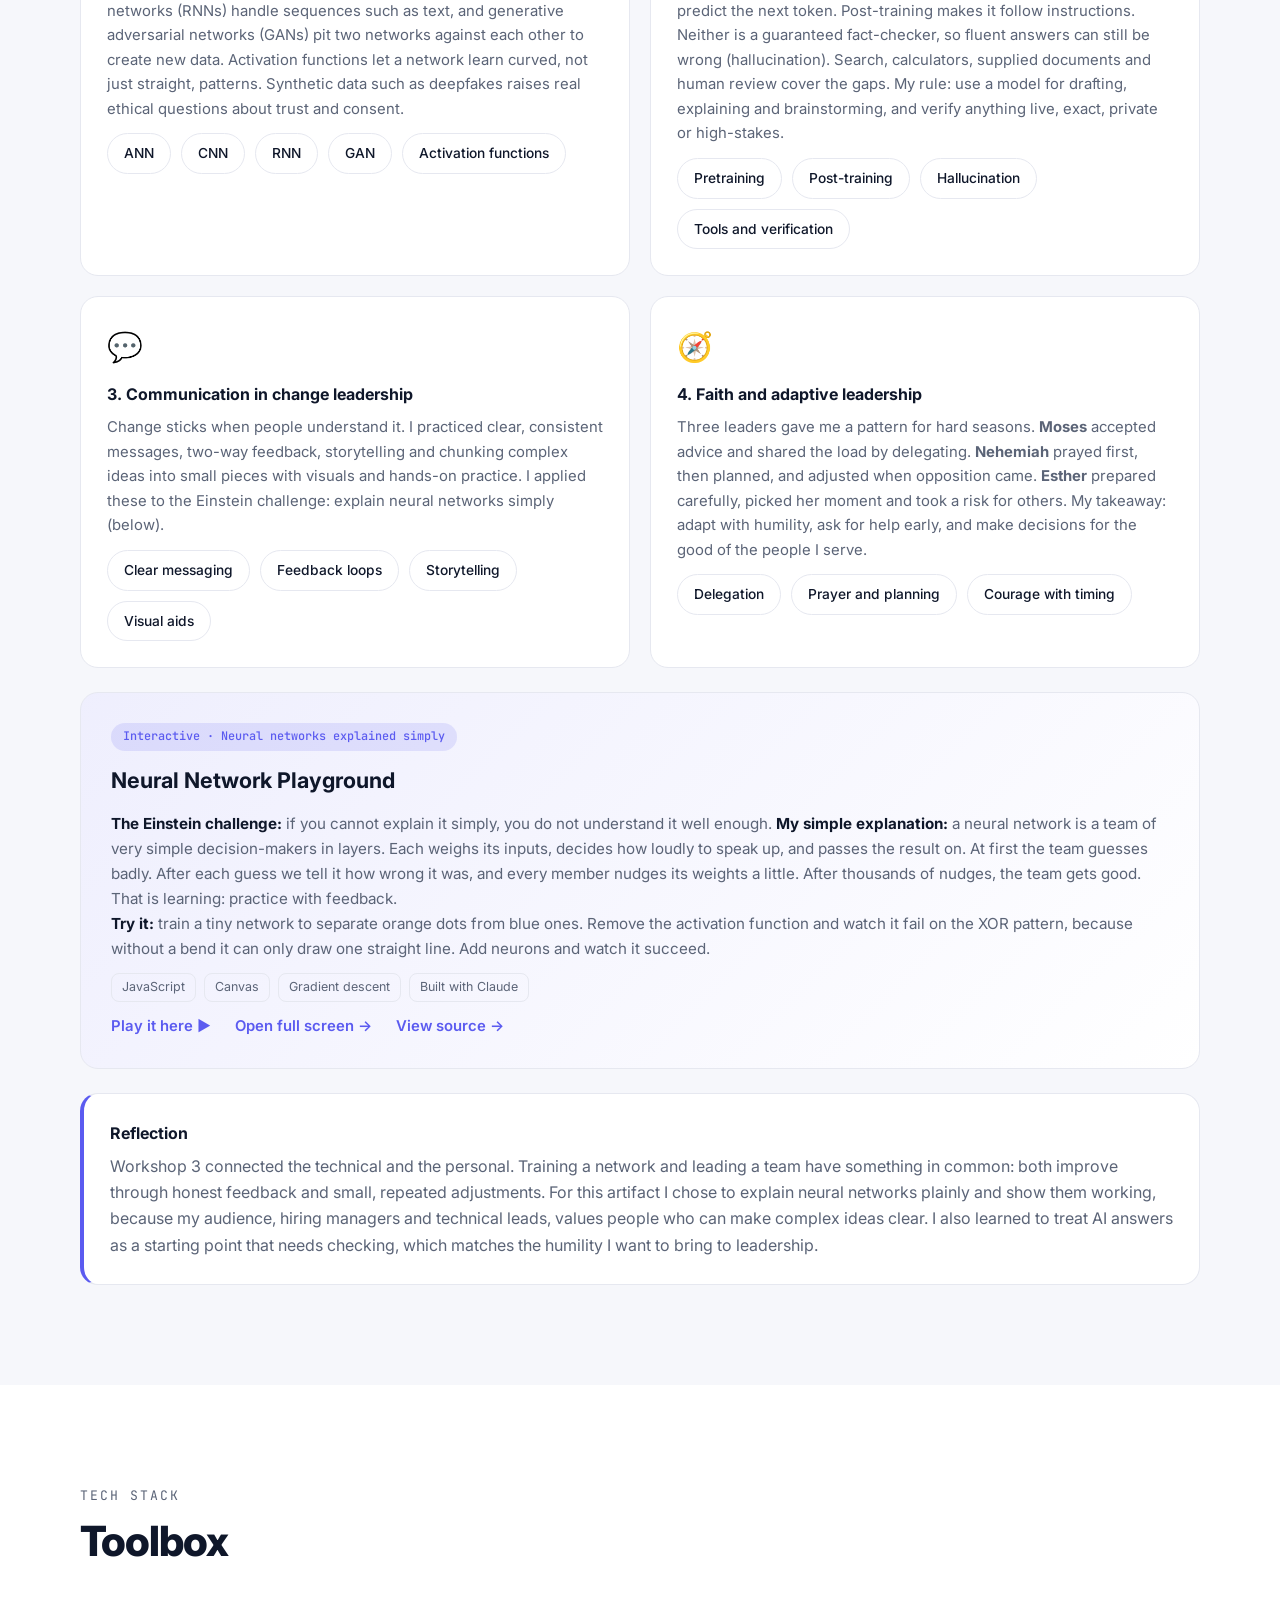
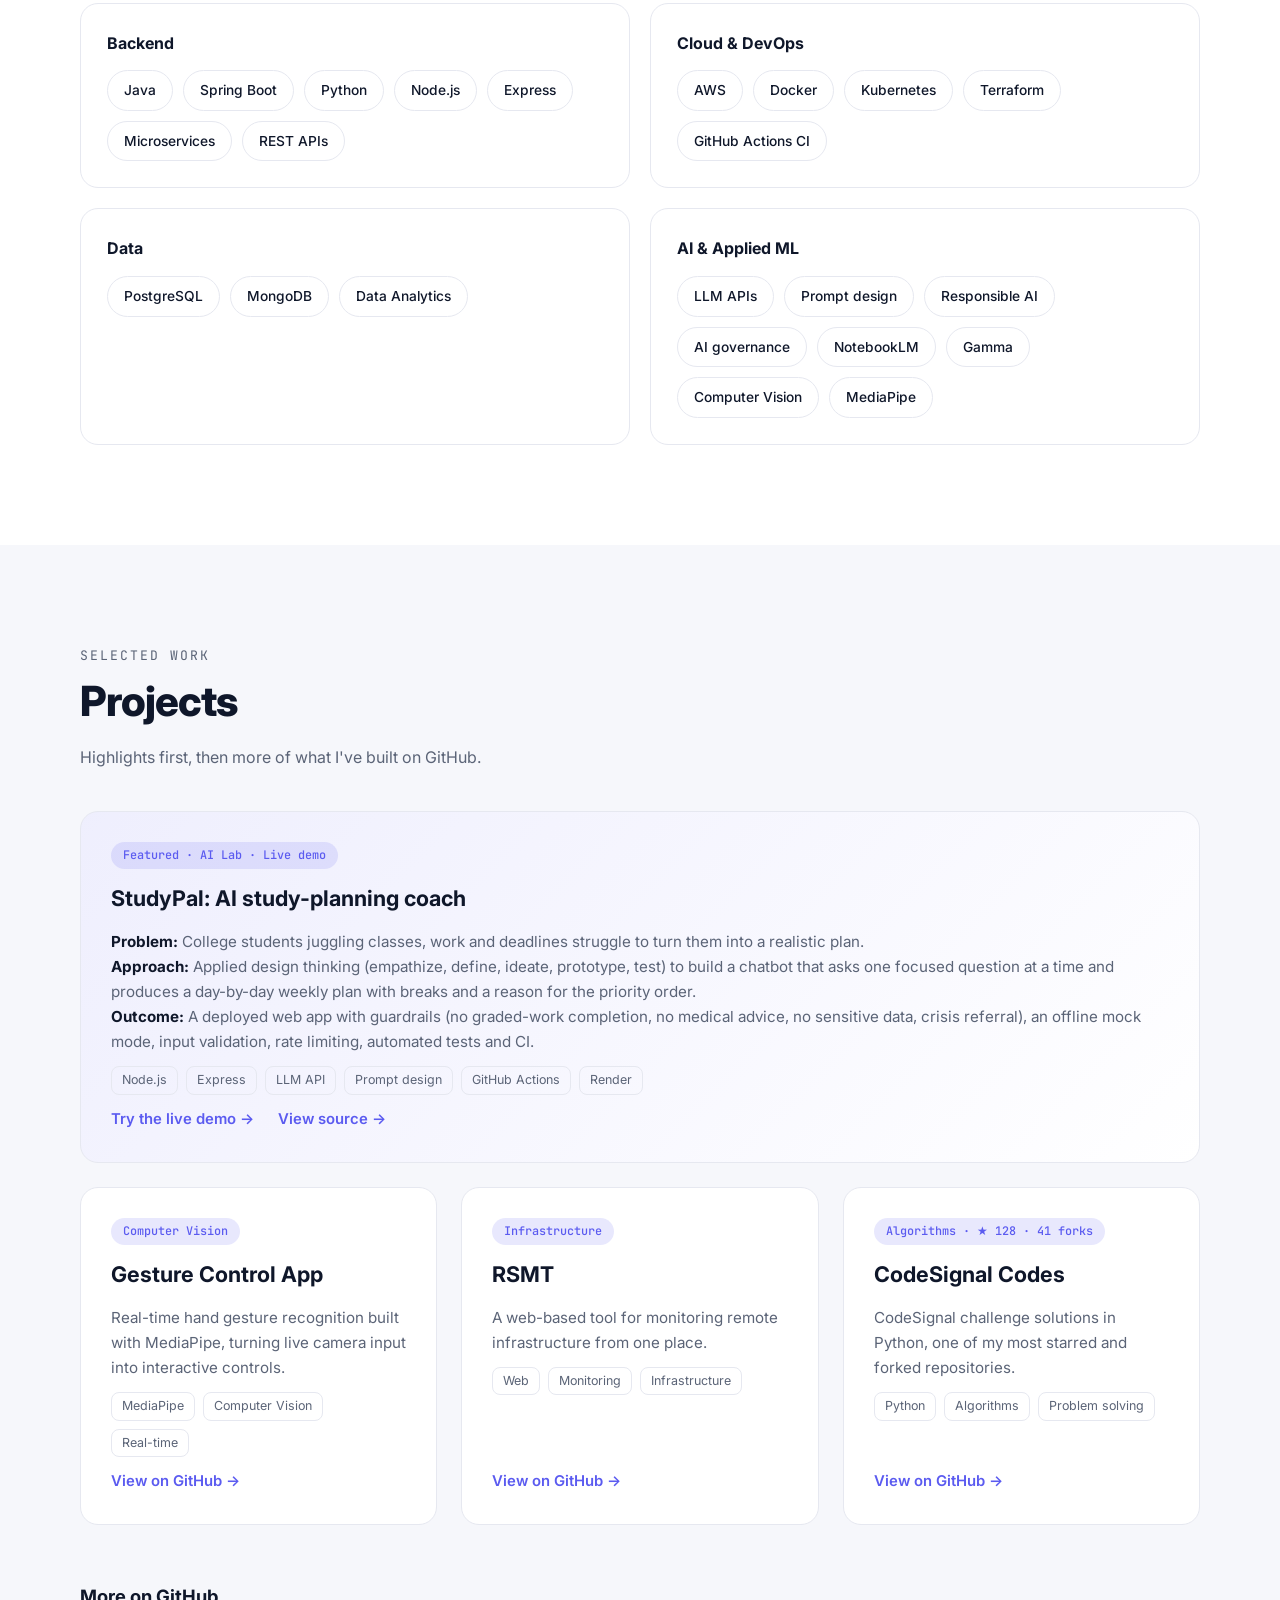
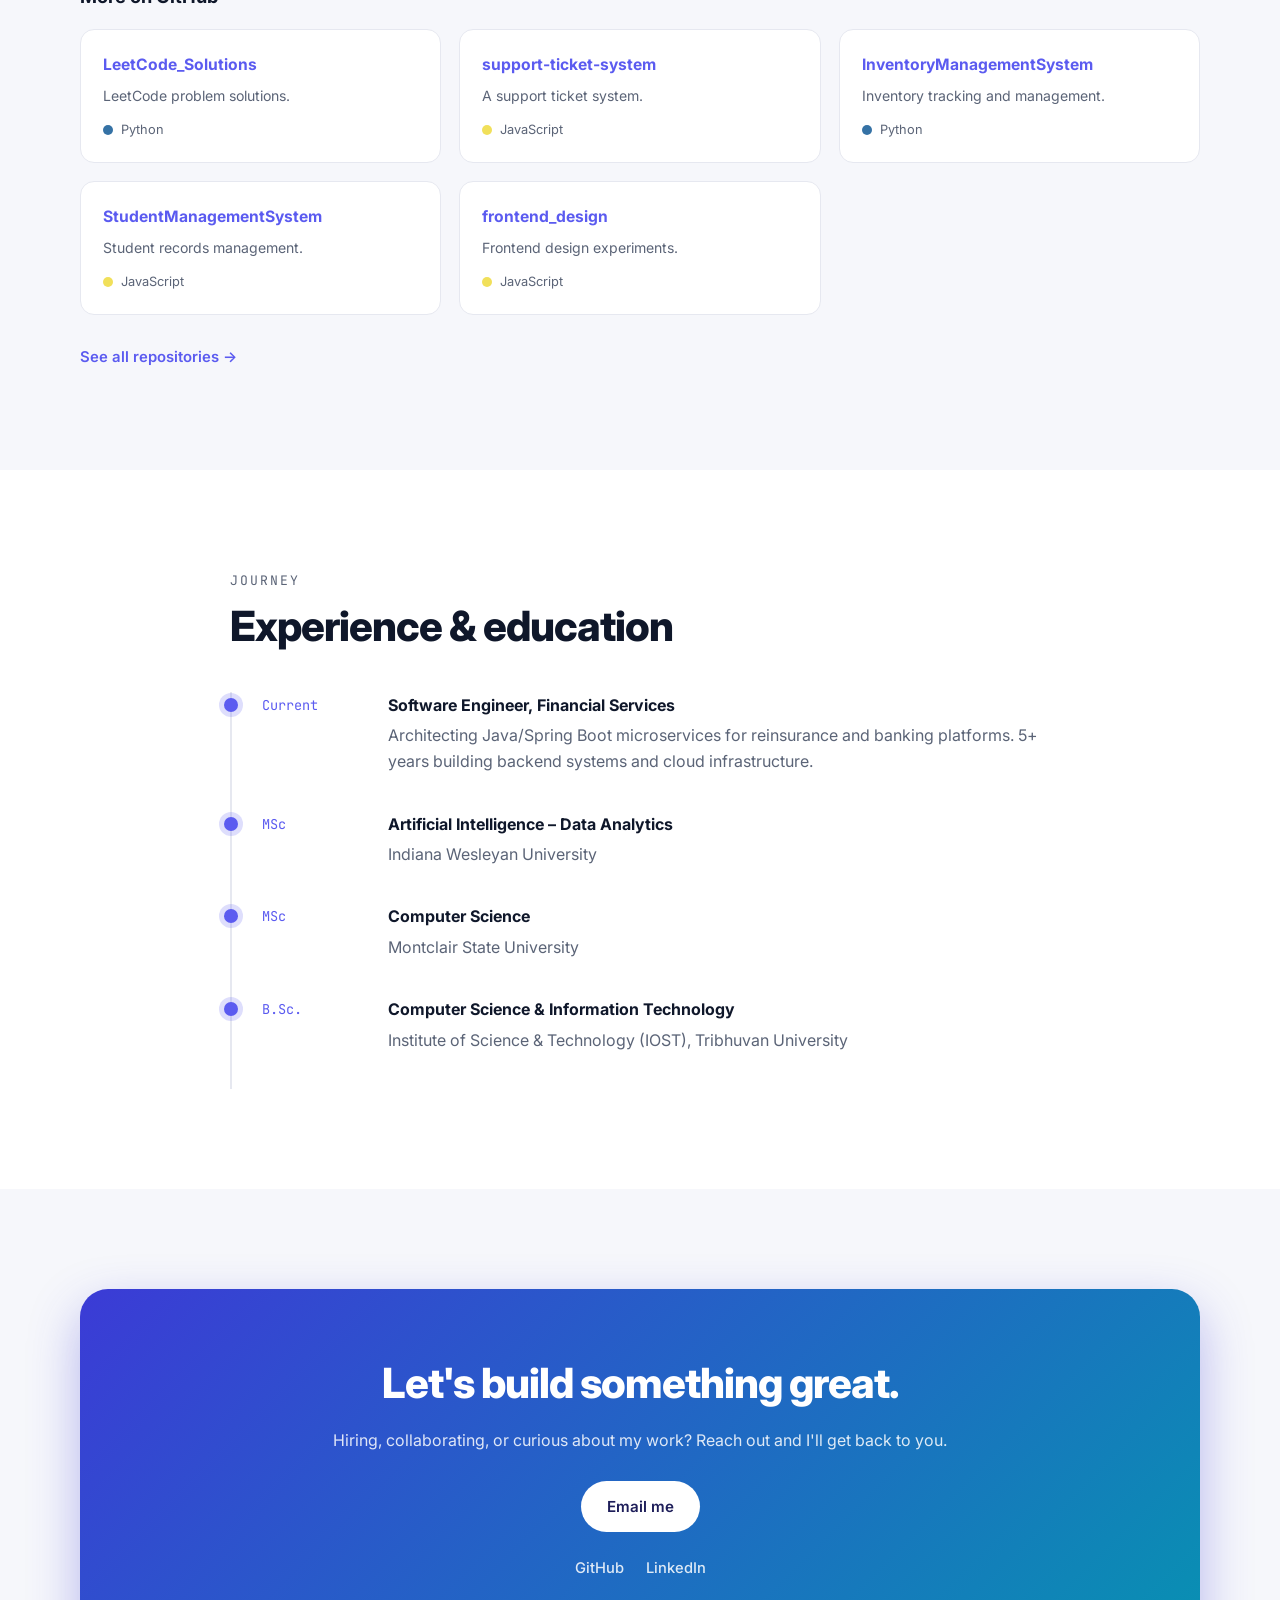
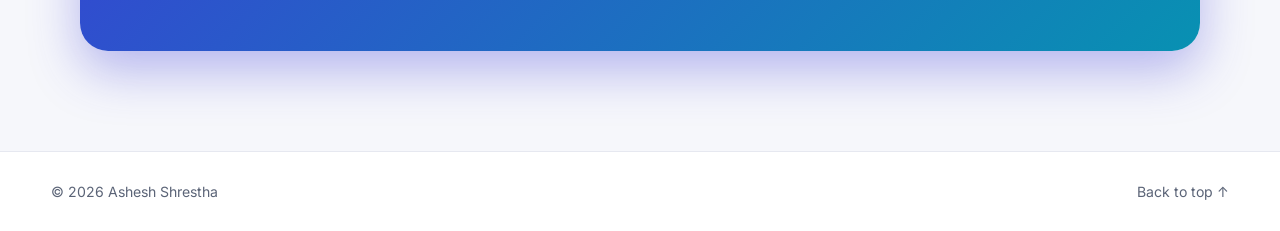
==== commit 22b5af61: "add artifact 3 neural network playground, flight simulator updates" ====
--- a/index.html
+++ b/index.html
@@ -23,6 +23,7 @@
       <a href="#about">About</a>
       <a href="#artifact">Artifact 1</a>
       <a href="#artifact2">Artifact 2</a>
+      <a href="#artifact3">Artifact 3</a>
       <a href="#skills">Skills</a>
       <a href="#projects">Projects</a>
       <a href="#journey">Education</a>
@@ -341,6 +342,70 @@
       </div>
     </section>
 
+    <!-- ARTIFACT 3 -->
+    <section class="section alt" id="artifact3">
+      <div class="container">
+        <p class="eyebrow reveal">Portfolio Artifact 3</p>
+        <h2 class="reveal">What I learned: <span class="gradient-text">neural networks, clear communication and faith-driven adaptability</span></h2>
+        <p class="muted reveal">A record of Workshop 3: how deep learning works, how large language models are trained, how to explain hard ideas simply, and how faith shapes the way I lead through change.</p>
+
+        <div class="meta-grid reveal">
+          <div><small>Audience</small><strong>Hiring managers, recruiters and engineering leads who want AI skills explained clearly</strong></div>
+          <div><small>Purpose</small><strong>Show I understand deep learning and can explain it to non-experts, and that I lead change with humility</strong></div>
+          <div><small>Format</small><strong>Learning summary plus an interactive neural network demo</strong></div>
+          <div><small>Source</small><strong>Workshop 3</strong></div>
+        </div>
+
+        <div class="learn-grid">
+          <article class="card reveal">
+            <div class="ico">🧠</div>
+            <h4>1. Deep learning and neural networks</h4>
+            <p>Artificial neural networks learn by adjusting weights to reduce error. Convolutional networks (CNNs) find patterns in images, recurrent networks (RNNs) handle sequences such as text, and generative adversarial networks (GANs) pit two networks against each other to create new data. Activation functions let a network learn curved, not just straight, patterns. Synthetic data such as deepfakes raises real ethical questions about trust and consent.</p>
+            <div class="chips"><span>ANN</span><span>CNN</span><span>RNN</span><span>GAN</span><span>Activation functions</span></div>
+          </article>
+          <article class="card reveal">
+            <div class="ico">🎓</div>
+            <h4>2. How language models are trained</h4>
+            <p>In a guided exercise with an AI tutor ("Professor Predict"), I explored how large language models learn. Pretraining teaches a model to predict the next token. Post-training makes it follow instructions. Neither is a guaranteed fact-checker, so fluent answers can still be wrong (hallucination). Search, calculators, supplied documents and human review cover the gaps. My rule: use a model for drafting, explaining and brainstorming, and verify anything live, exact, private or high-stakes.</p>
+            <div class="chips"><span>Pretraining</span><span>Post-training</span><span>Hallucination</span><span>Tools and verification</span></div>
+          </article>
+          <article class="card reveal">
+            <div class="ico">💬</div>
+            <h4>3. Communication in change leadership</h4>
+            <p>Change sticks when people understand it. I practiced clear, consistent messages, two-way feedback, storytelling and chunking complex ideas into small pieces with visuals and hands-on practice. I applied these to the Einstein challenge: explain neural networks simply (below).</p>
+            <div class="chips"><span>Clear messaging</span><span>Feedback loops</span><span>Storytelling</span><span>Visual aids</span></div>
+          </article>
+          <article class="card reveal">
+            <div class="ico">🧭</div>
+            <h4>4. Faith and adaptive leadership</h4>
+            <p>Three leaders gave me a pattern for hard seasons. <b>Moses</b> accepted advice and shared the load by delegating. <b>Nehemiah</b> prayed first, then planned, and adjusted when opposition came. <b>Esther</b> prepared carefully, picked her moment and took a risk for others. My takeaway: adapt with humility, ask for help early, and make decisions for the good of the people I serve.</p>
+            <div class="chips"><span>Delegation</span><span>Prayer and planning</span><span>Courage with timing</span></div>
+          </article>
+        </div>
+
+        <article class="project featured reveal sim">
+          <span class="tag">Interactive · Neural networks explained simply</span>
+          <h3>Neural Network Playground</h3>
+          <p><b>The Einstein challenge:</b> if you cannot explain it simply, you do not understand it well enough. <b>My simple explanation:</b> a neural network is a team of very simple decision-makers in layers. Each weighs its inputs, decides how loudly to speak up, and passes the result on. At first the team guesses badly. After each guess we tell it how wrong it was, and every member nudges its weights a little. After thousands of nudges, the team gets good. That is learning: practice with feedback.<br />
+             <b>Try it:</b> train a tiny network to separate orange dots from blue ones. Remove the activation function and watch it fail on the XOR pattern, because without a bend it can only draw one straight line. Add neurons and watch it succeed.</p>
+          <div class="stack"><span>JavaScript</span><span>Canvas</span><span>Gradient descent</span><span>Built with Claude</span></div>
+          <div class="links">
+            <button type="button" class="link link-btn embed-toggle" data-embed="nnEmbed" aria-expanded="false" aria-controls="nnEmbed">Play it here ▶</button>
+            <a href="neural-network-lab/index.html" class="link" target="_blank" rel="noopener">Open full screen →</a>
+            <a href="https://github.com/amshrestha2020/portfolio/tree/main/neural-network-lab" class="link" target="_blank" rel="noopener">View source →</a>
+          </div>
+        </article>
+        <div class="sim-embed" id="nnEmbed" hidden>
+          <iframe title="Neural Network Playground" loading="lazy" data-src="neural-network-lab/index.html"></iframe>
+        </div>
+
+        <div class="callout reveal">
+          <h4>Reflection</h4>
+          <p>Workshop 3 connected the technical and the personal. Training a network and leading a team have something in common: both improve through honest feedback and small, repeated adjustments. For this artifact I chose to explain neural networks plainly and show them working, because my audience, hiring managers and technical leads, values people who can make complex ideas clear. I also learned to treat AI answers as a starting point that needs checking, which matches the humility I want to bring to leadership.</p>
+        </div>
+      </div>
+    </section>
+
     <!-- SKILLS -->
     <section class="section" id="skills">
       <div class="container">
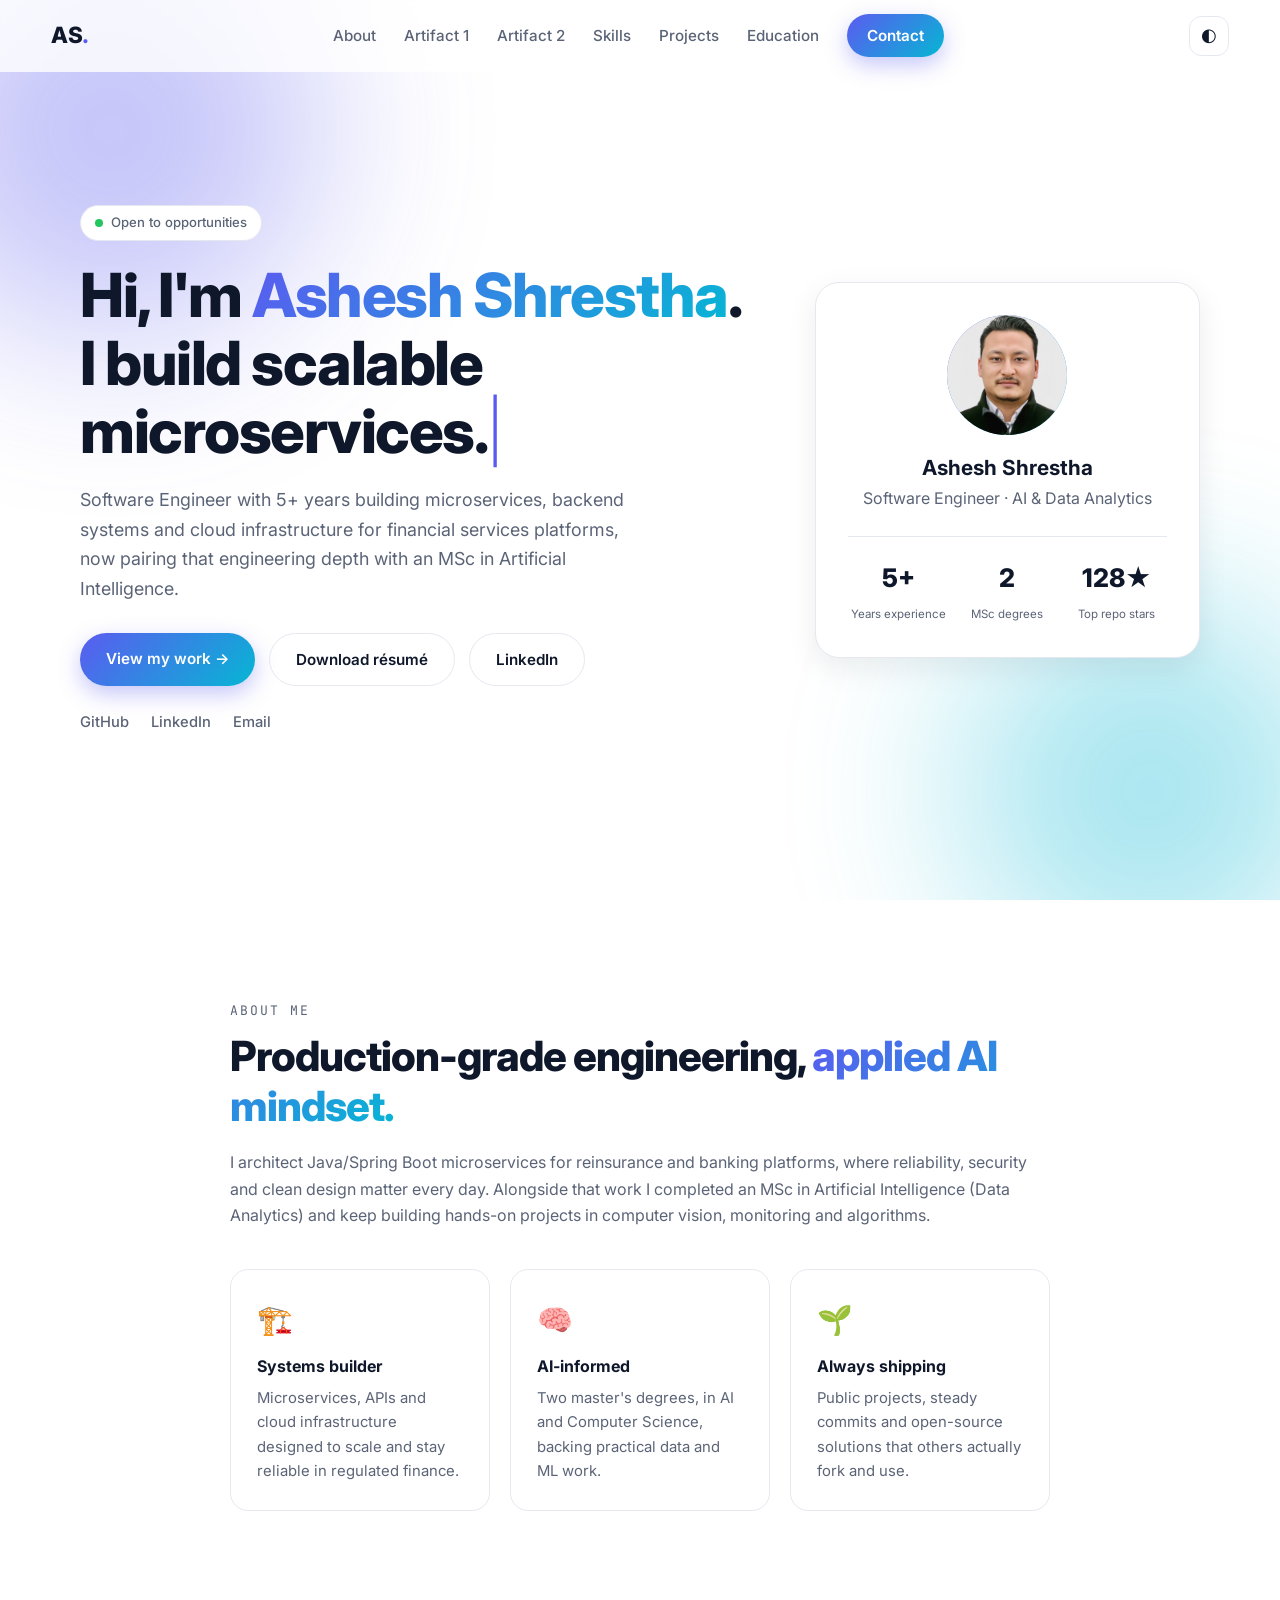
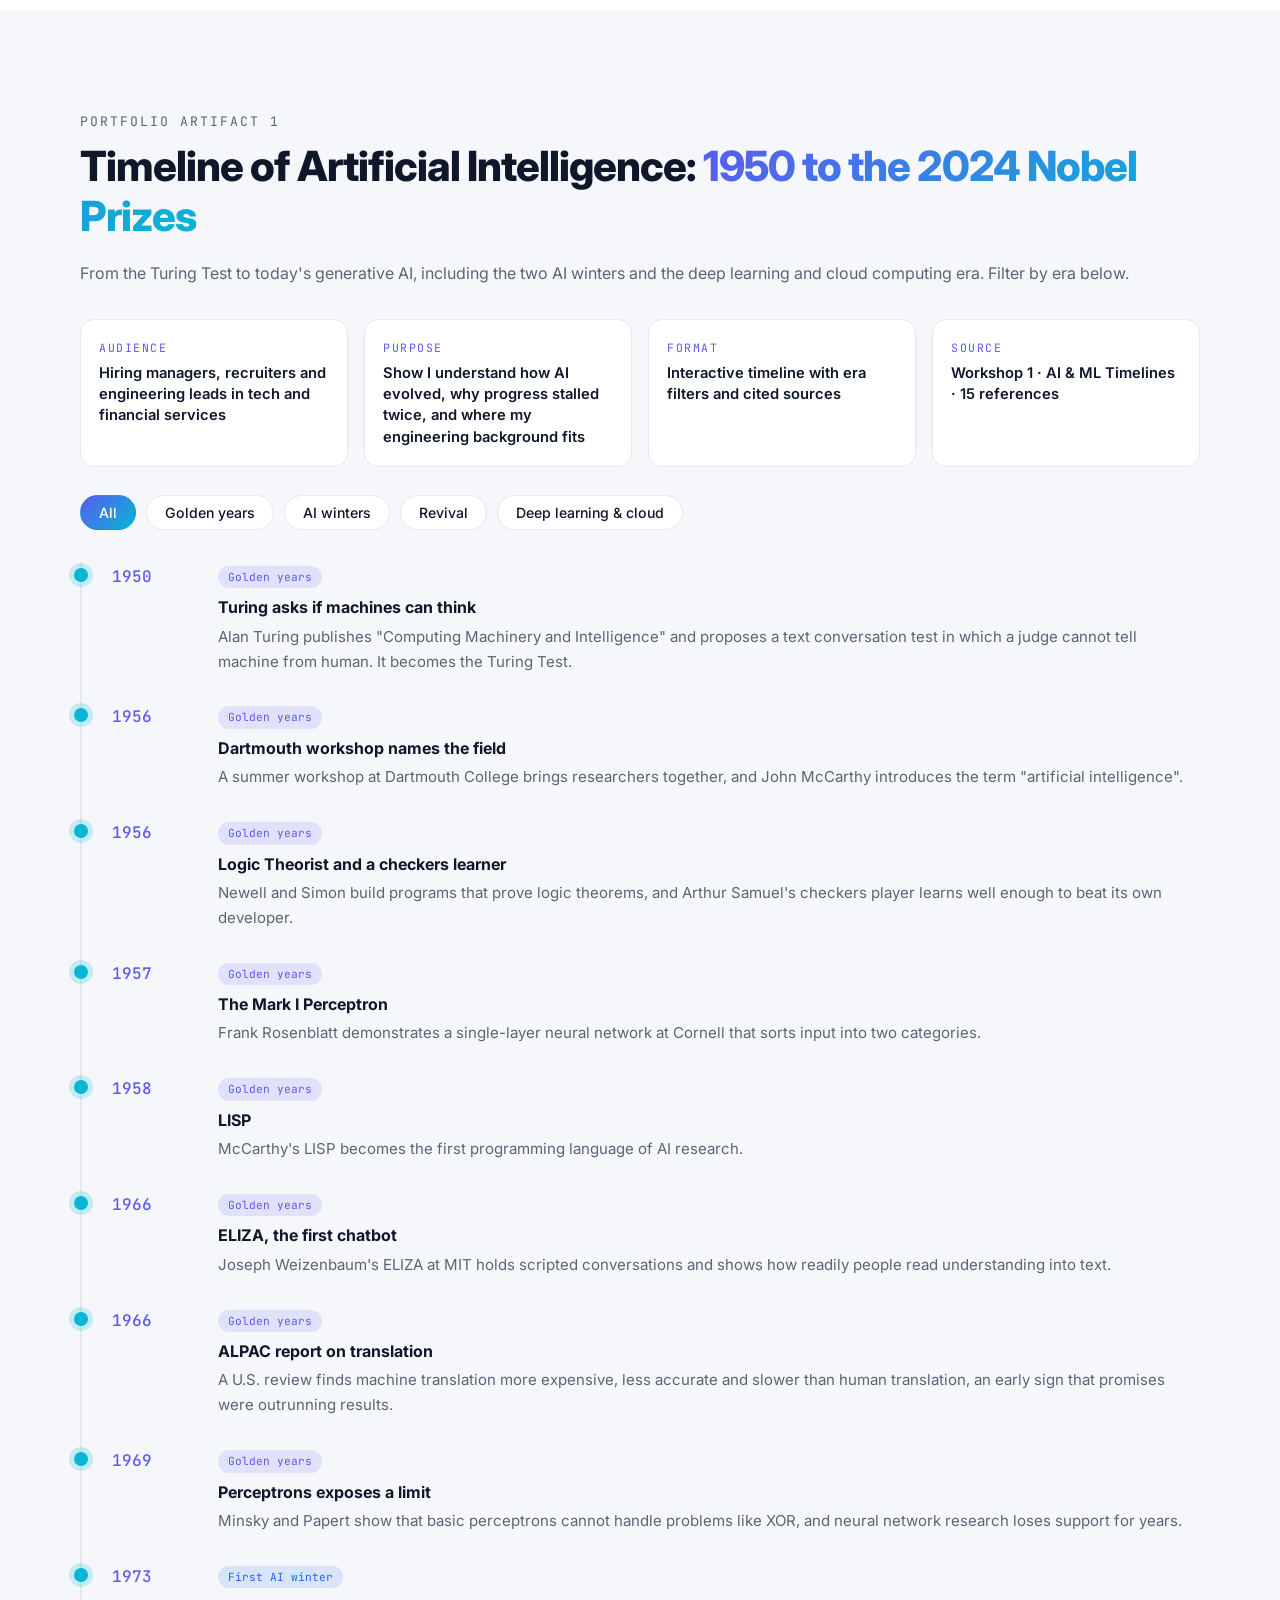
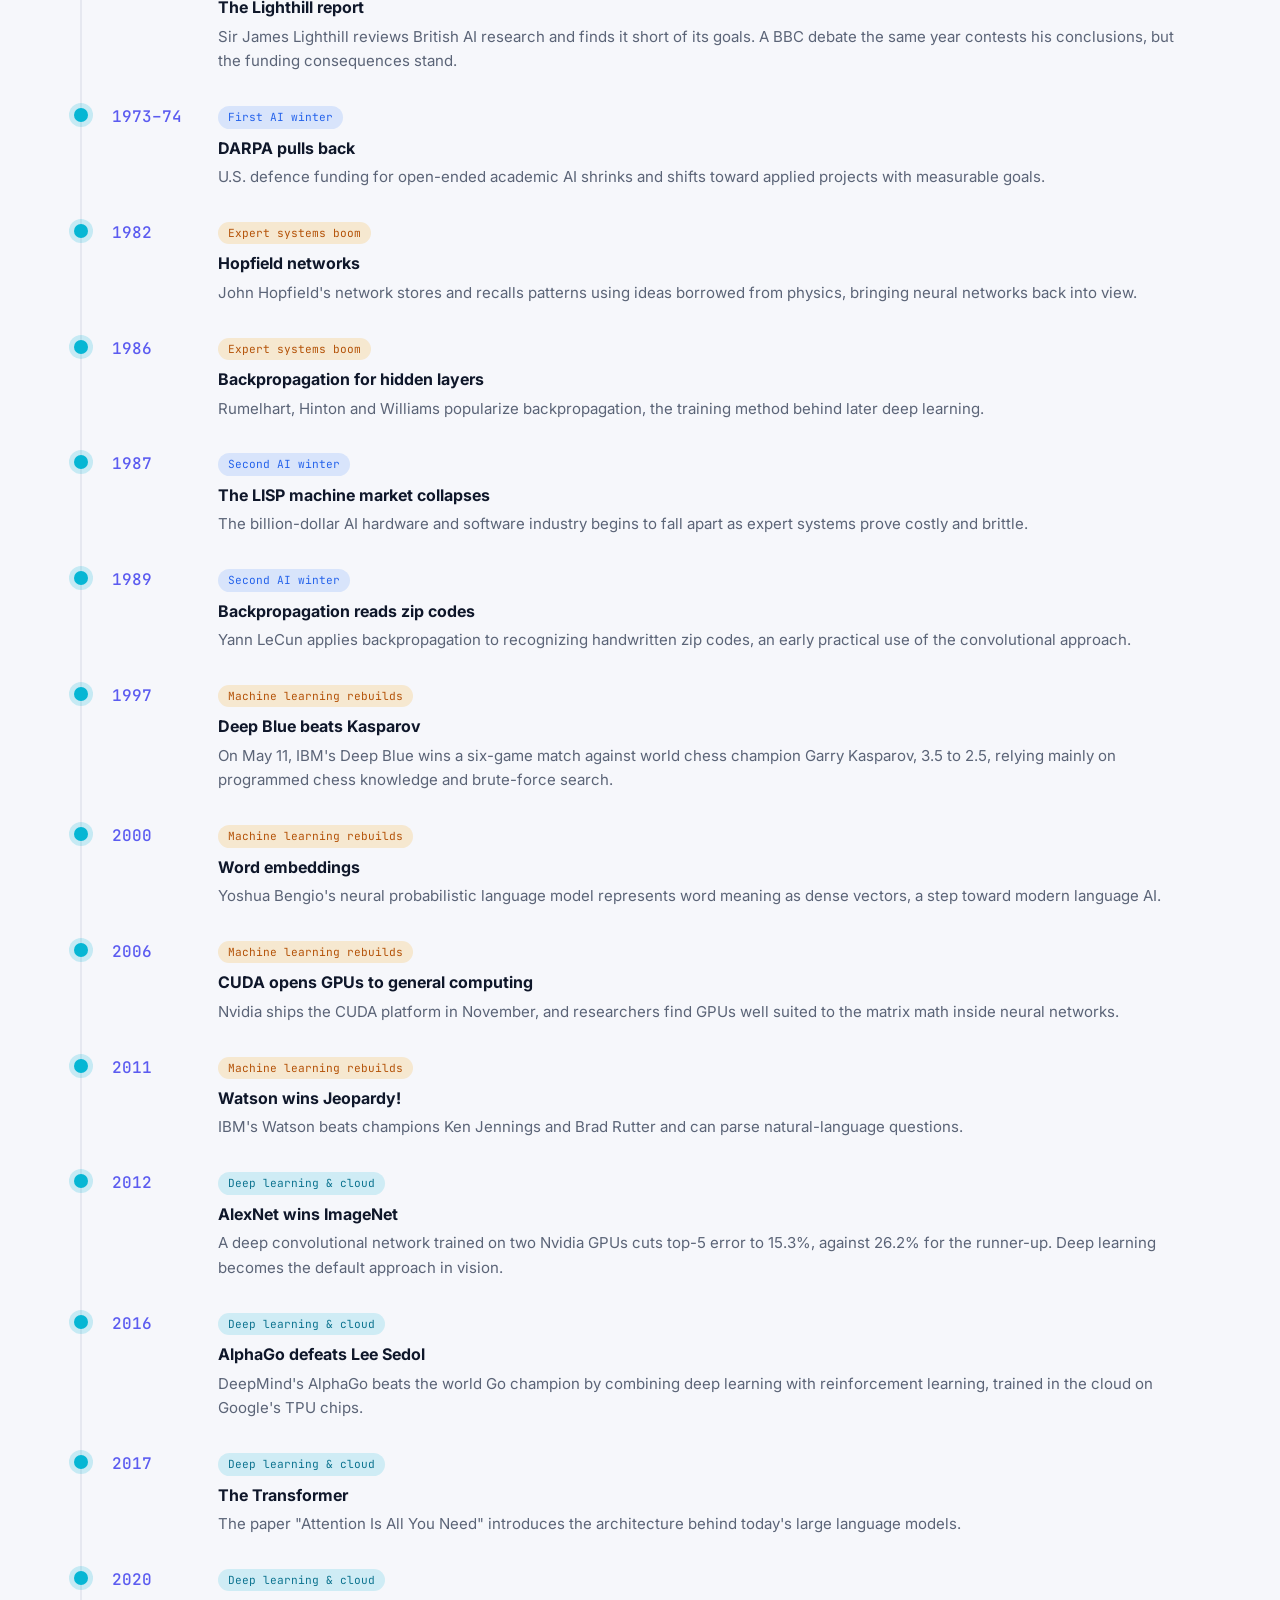
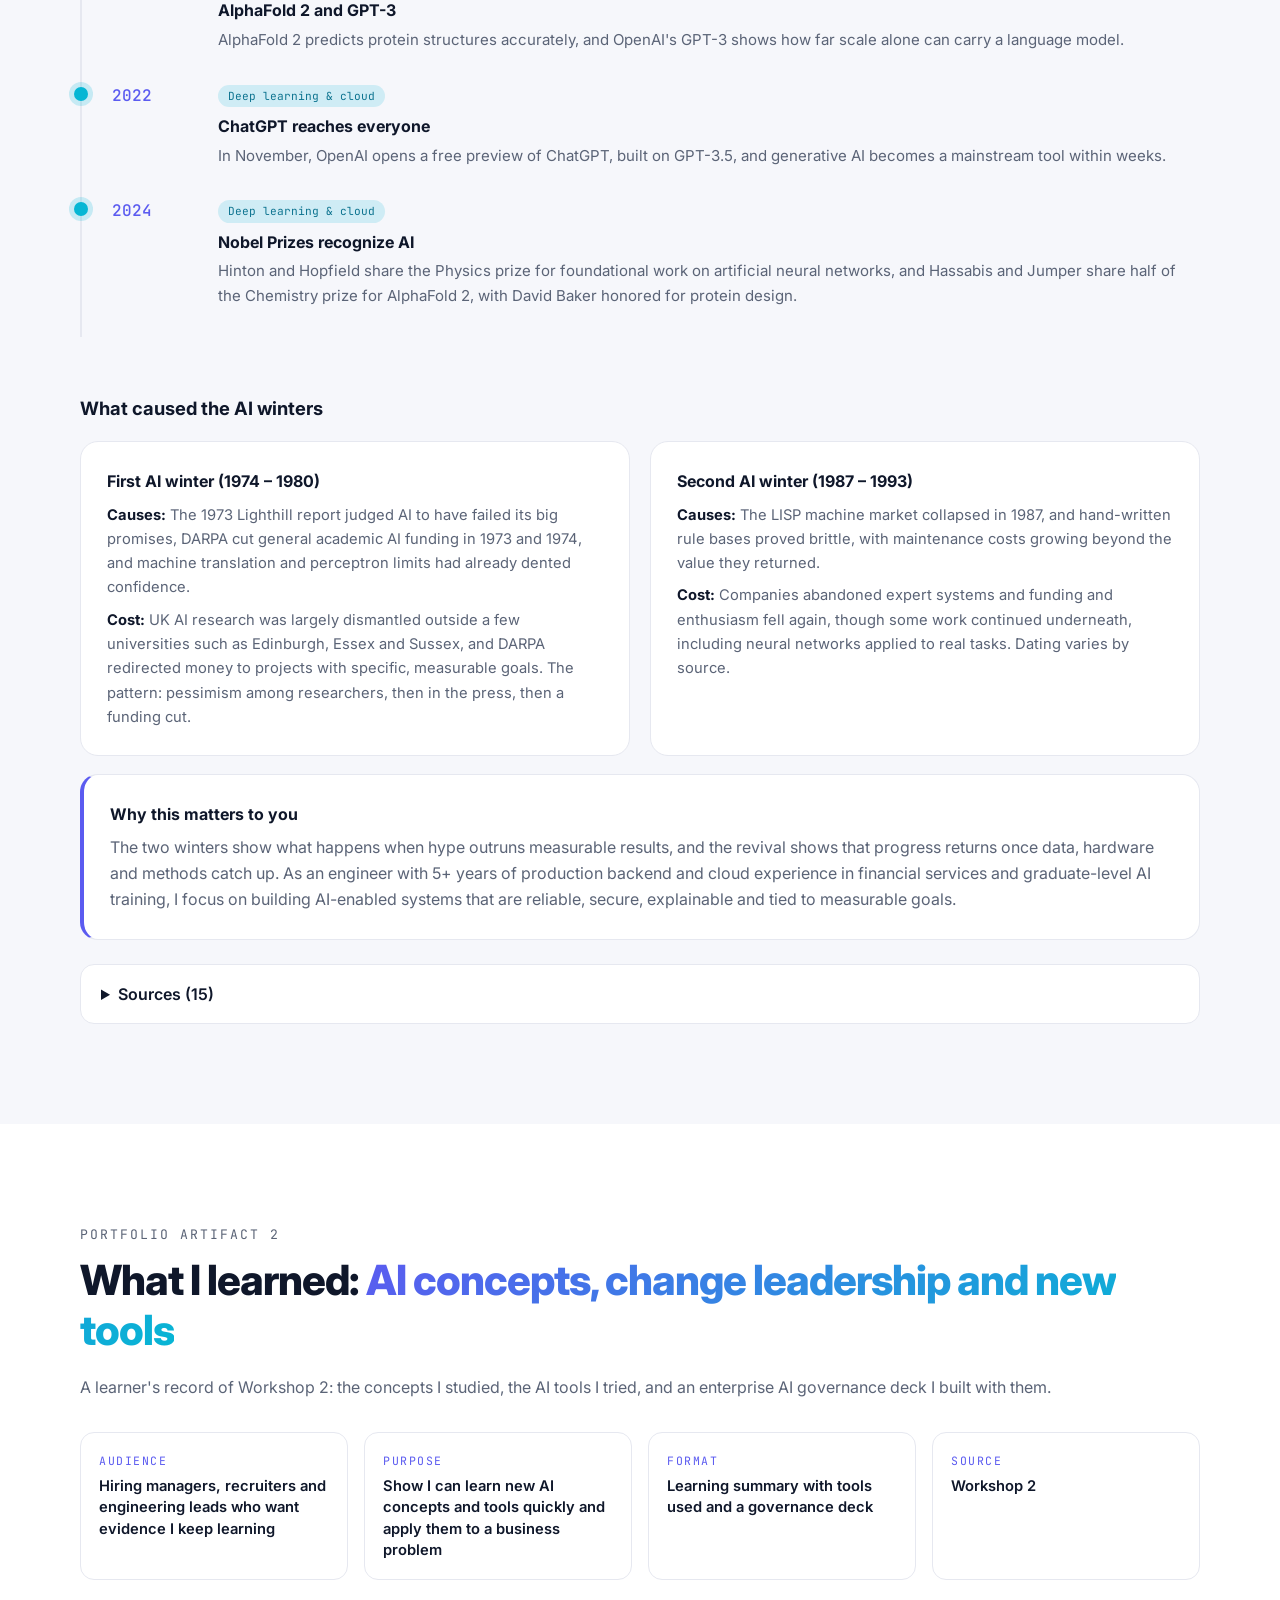
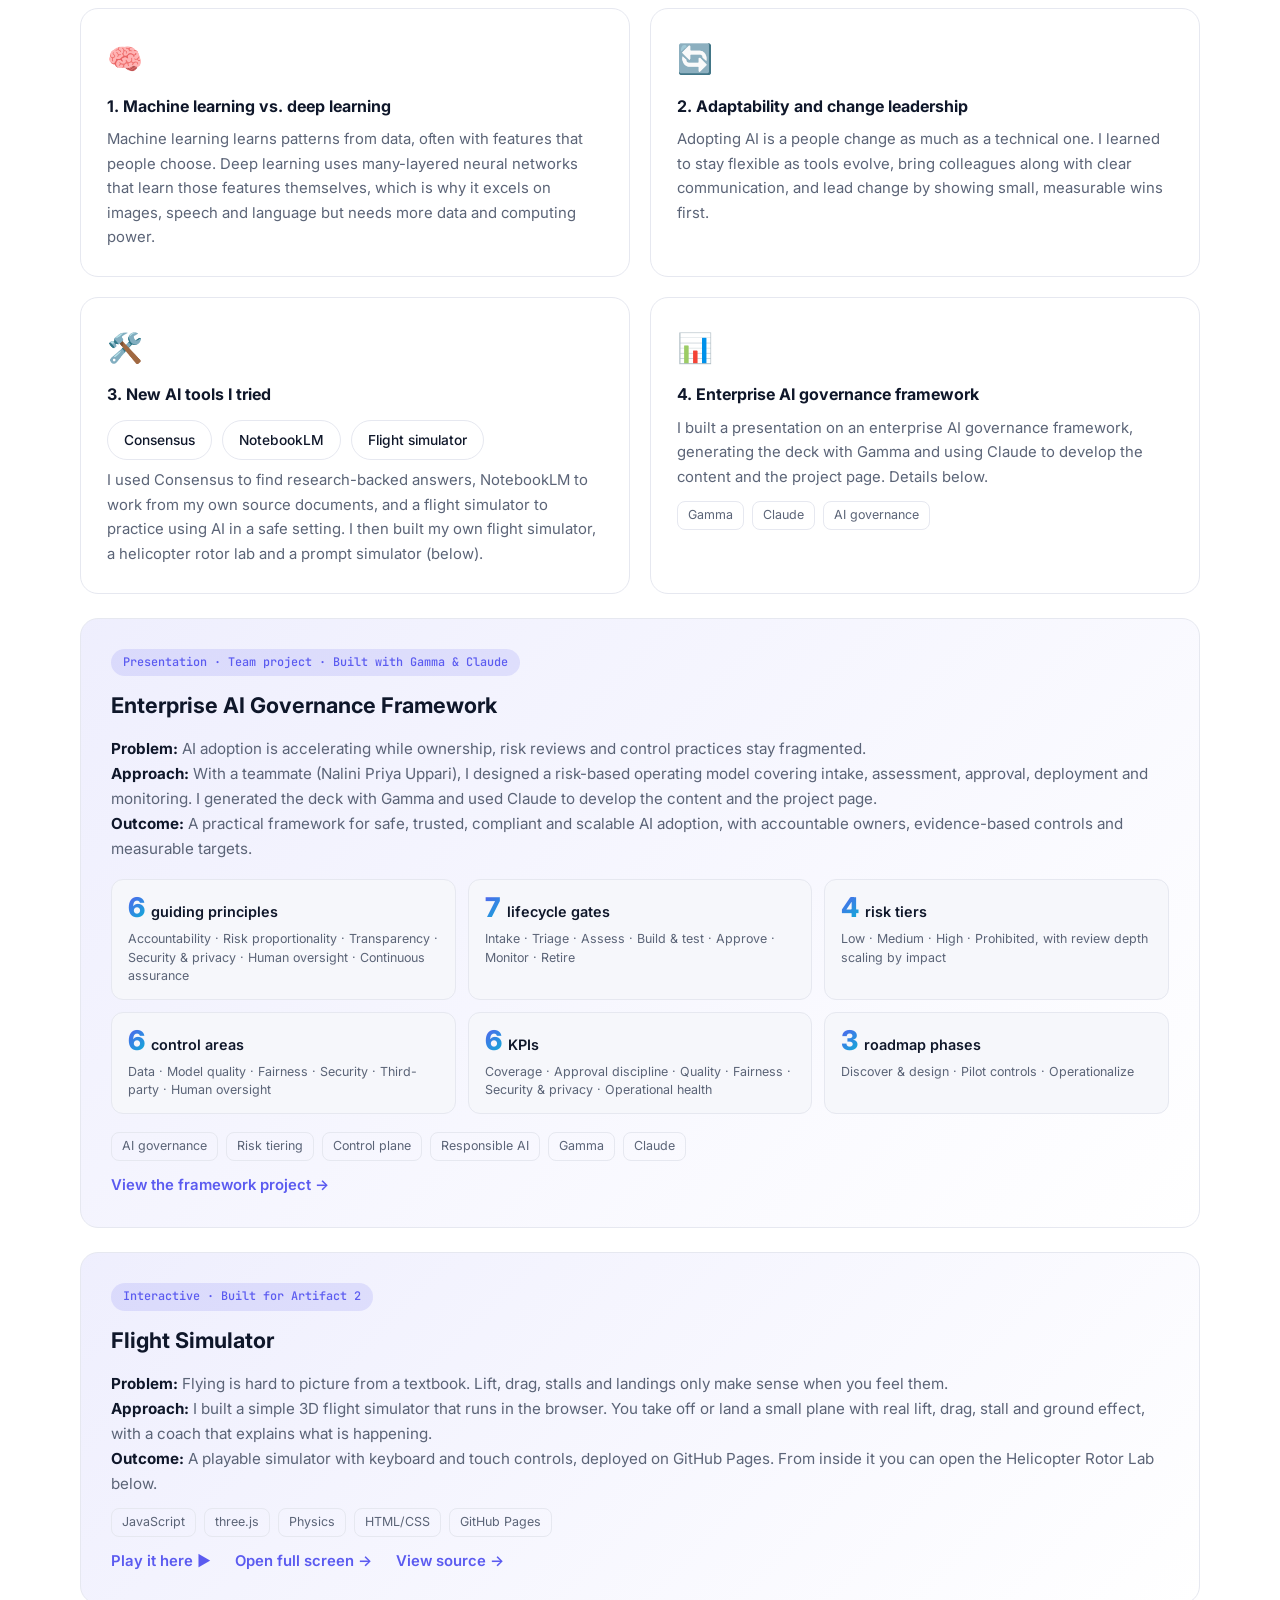
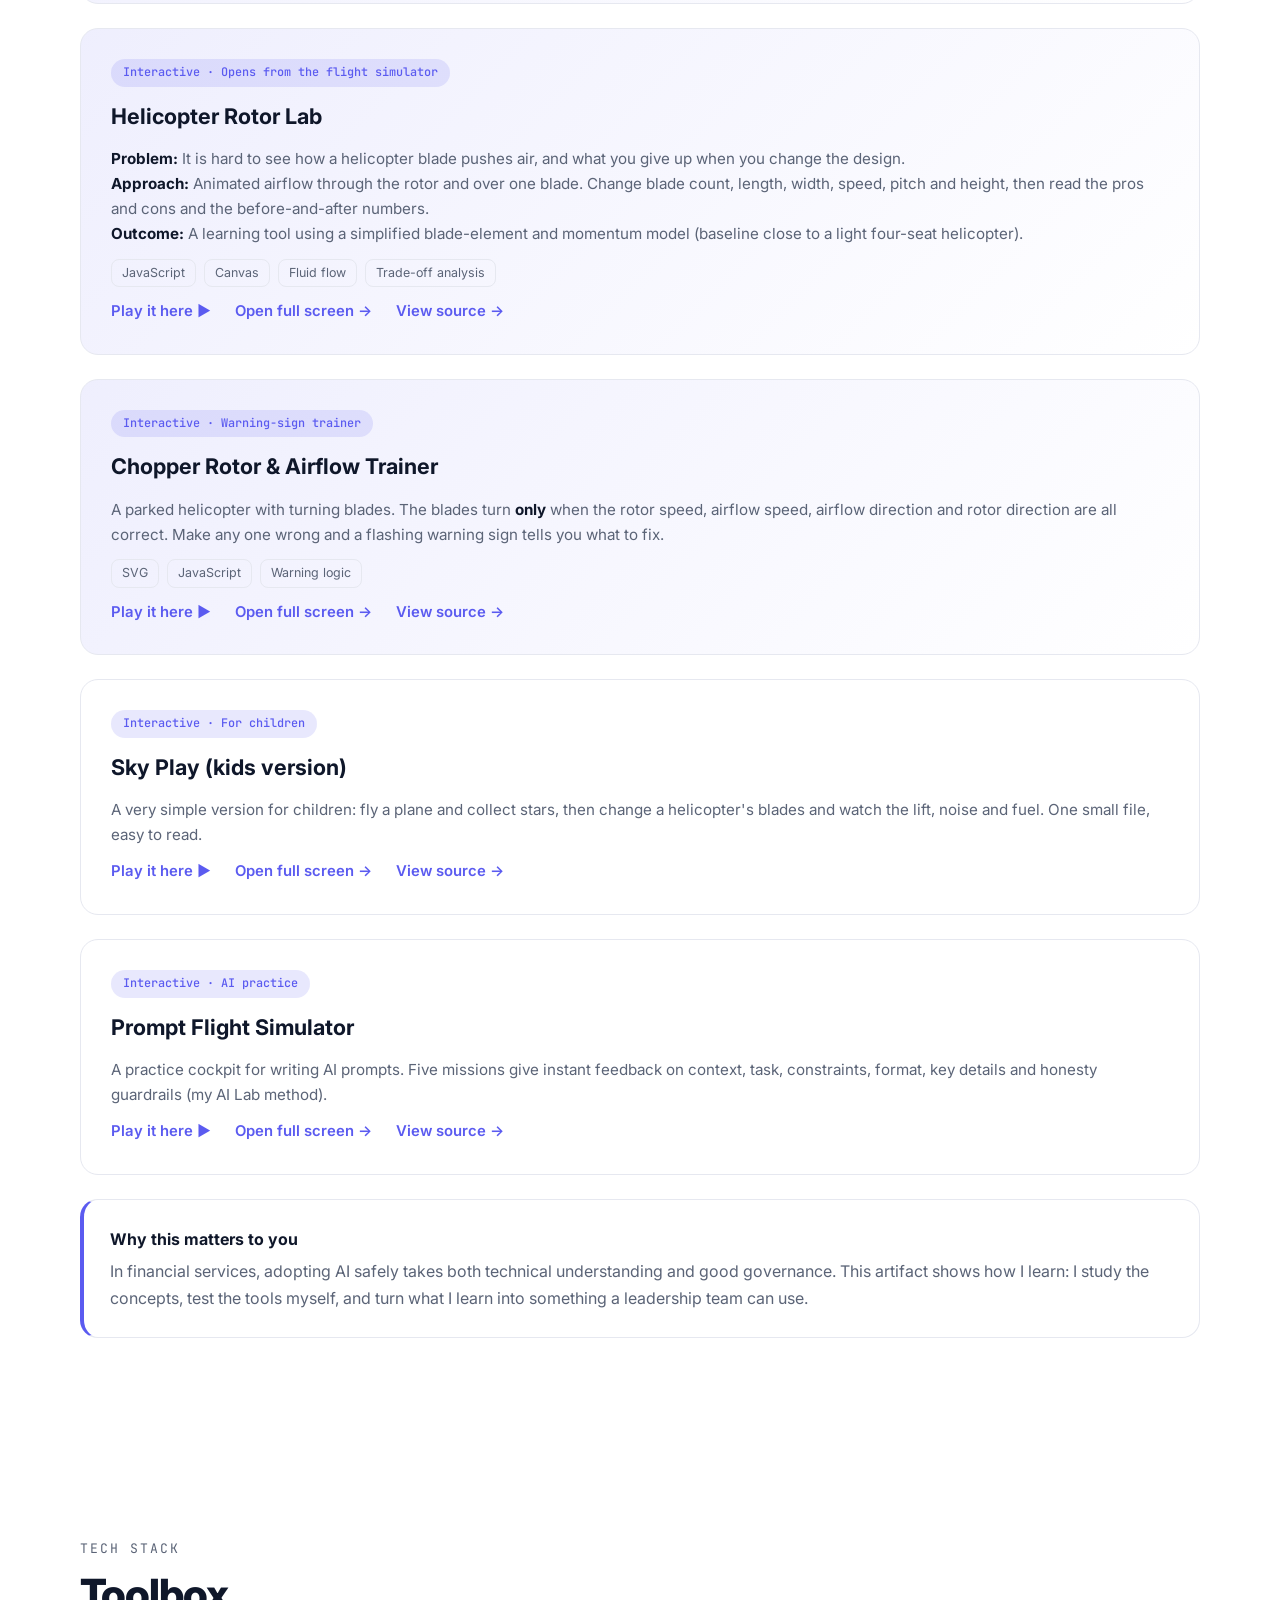
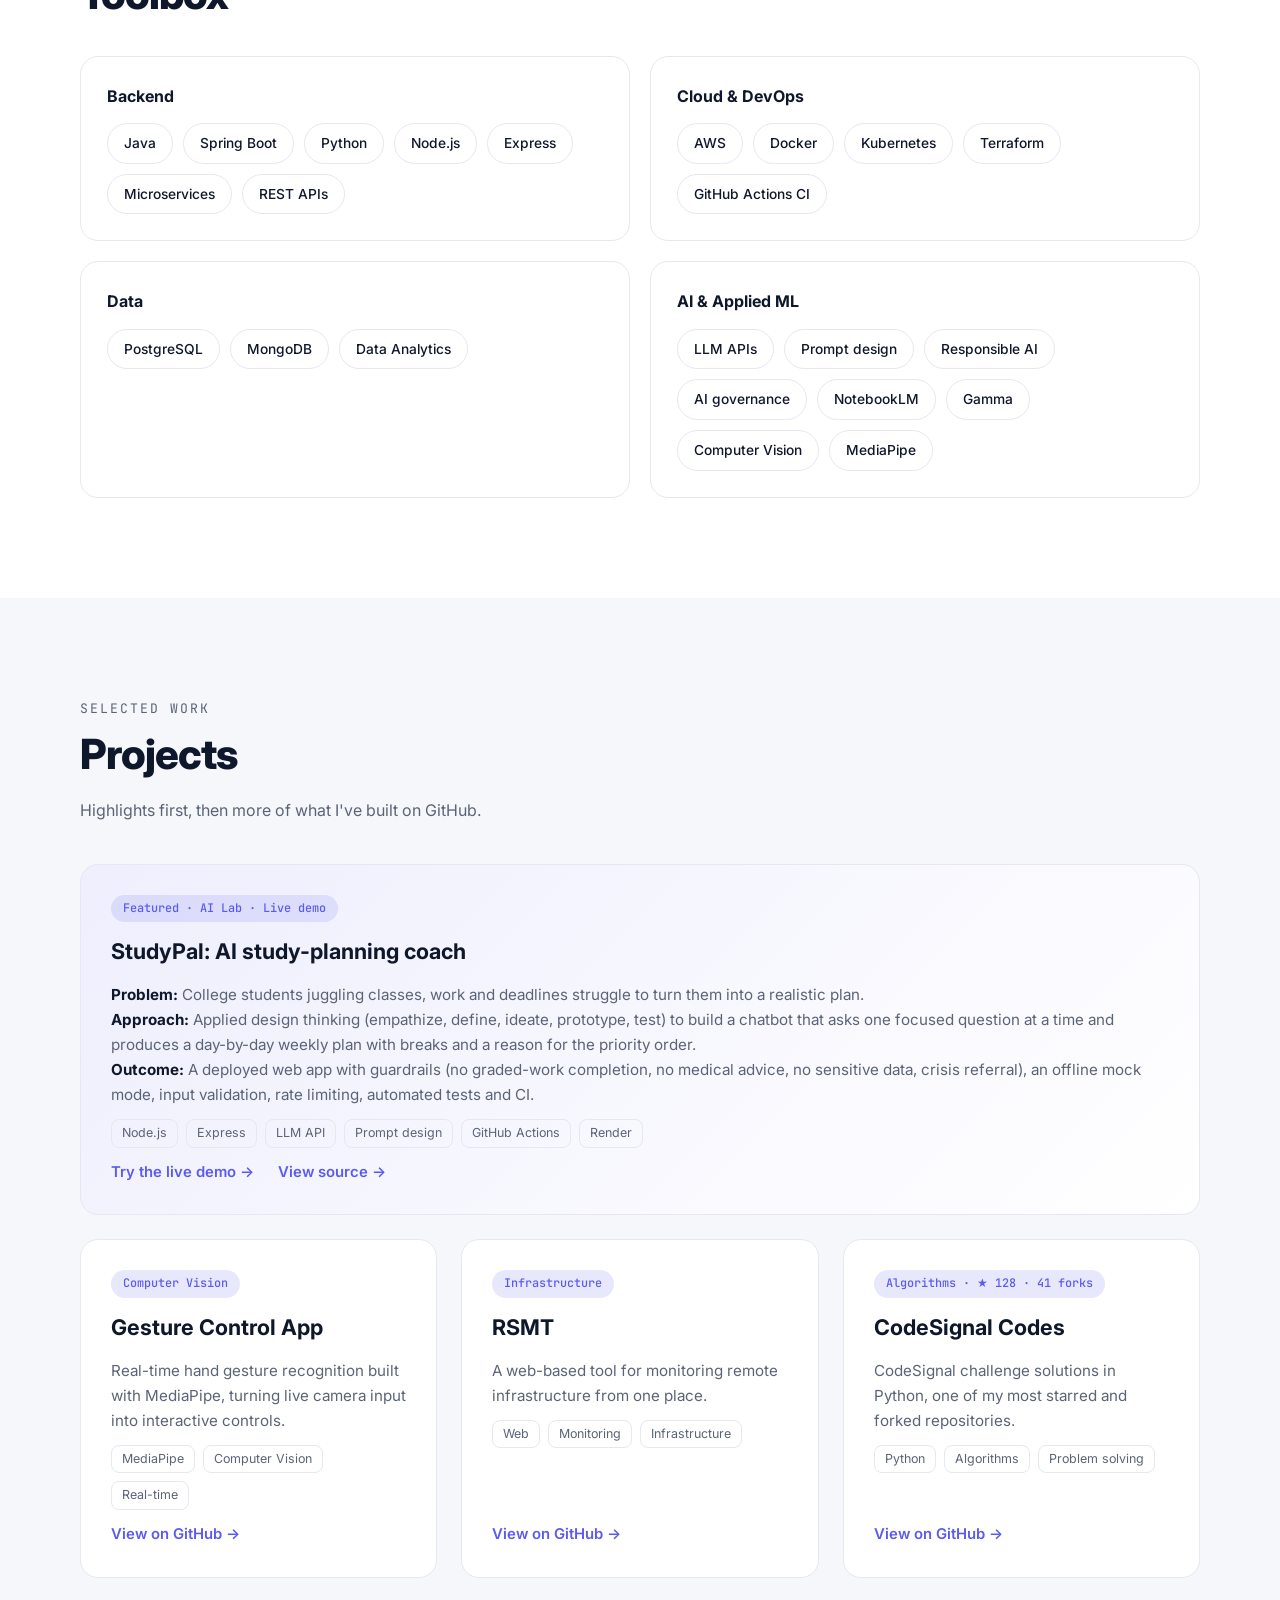
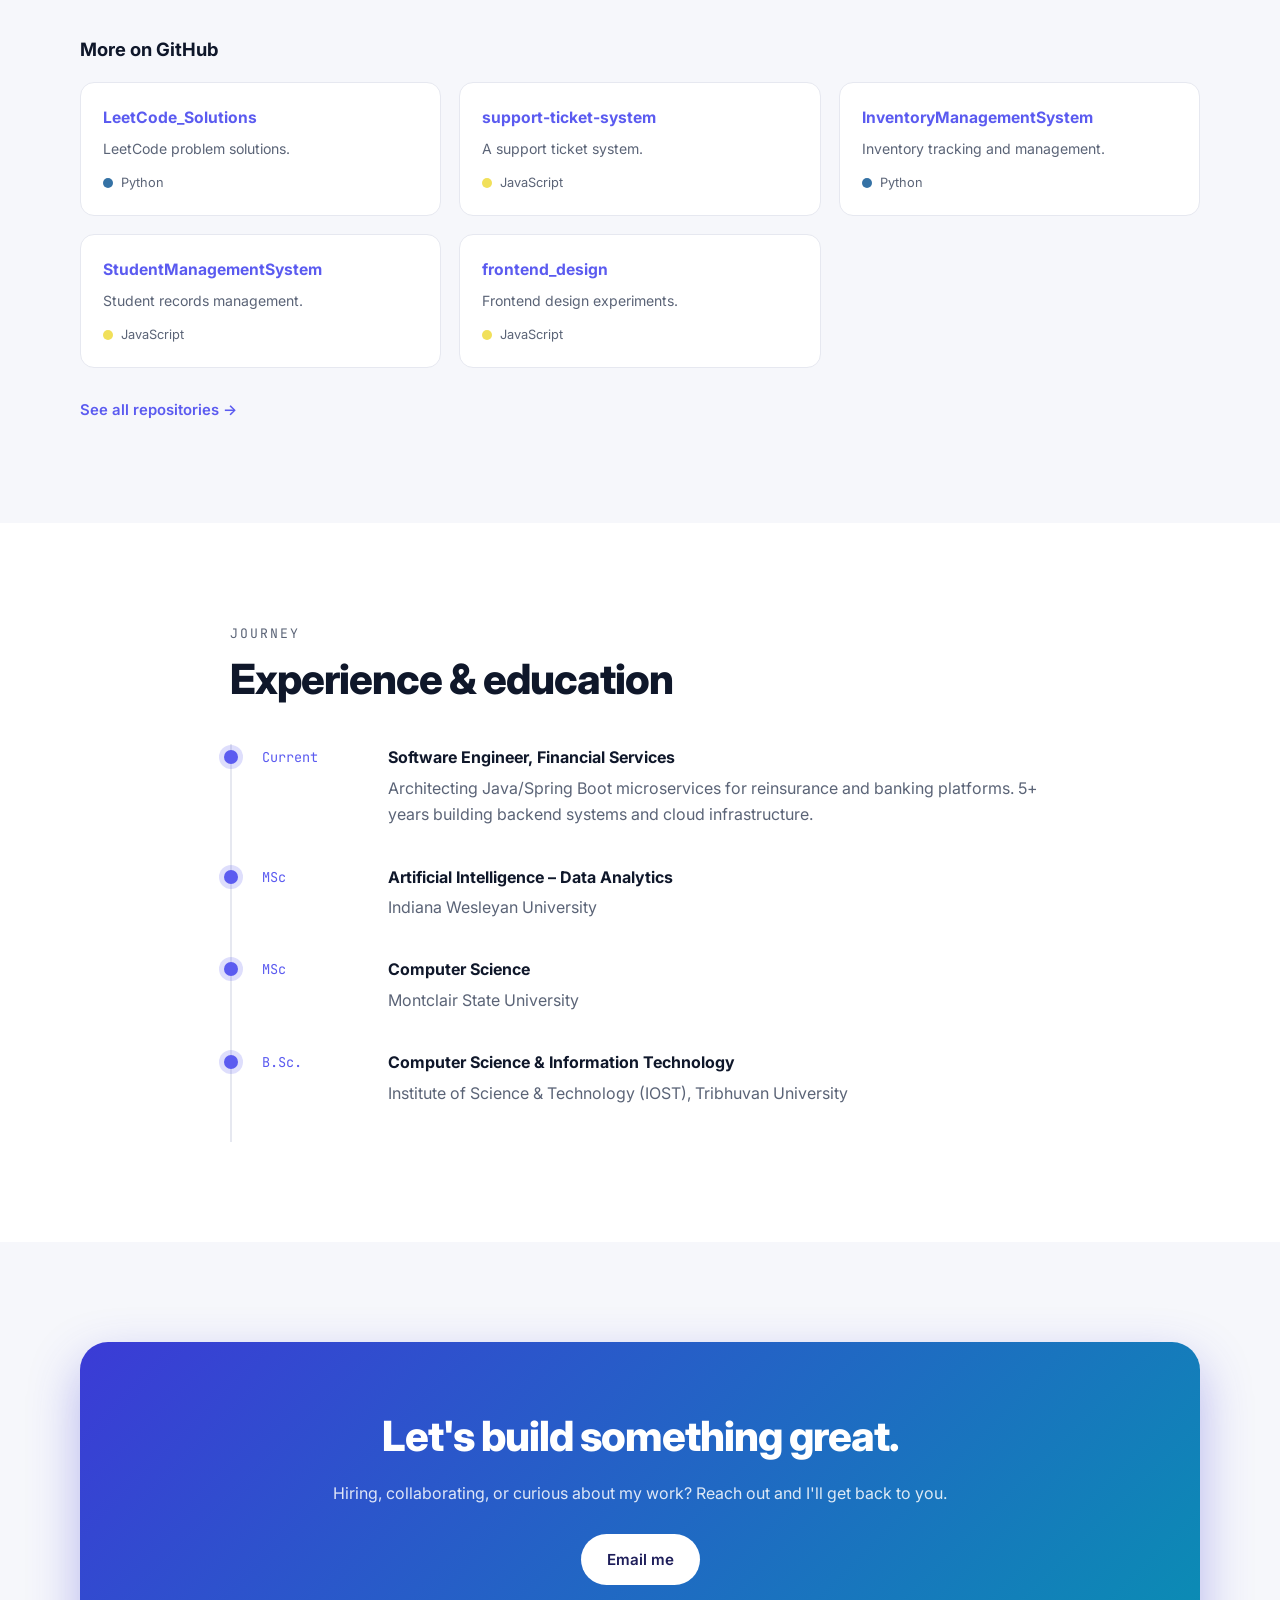
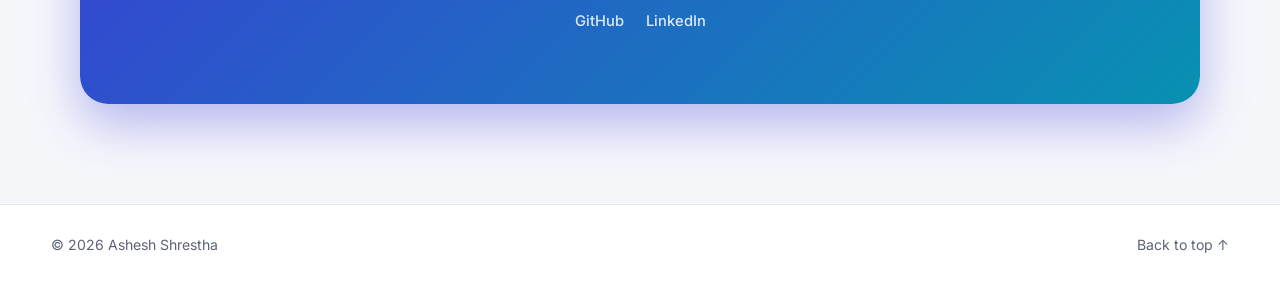
==== commit 9d07a28e: "add artifact 3" ====
--- a/index.html
+++ b/index.html
@@ -23,7 +23,6 @@
       <a href="#about">About</a>
       <a href="#artifact">Artifact 1</a>
       <a href="#artifact2">Artifact 2</a>
-      <a href="#artifact3">Artifact 3</a>
       <a href="#skills">Skills</a>
       <a href="#projects">Projects</a>
       <a href="#journey">Education</a>
@@ -43,7 +42,7 @@
       <div class="container hero-grid">
         <div class="hero-text reveal">
           <span class="badge"><i class="dot"></i> Open to opportunities</span>
-          <h1>Hi, I'm <span class="gradient-text">Ashesh Shrestha</span>.<br /><span id="prefix">I build </span><span class="typed-wrap"><span id="typed"></span><span class="cursor">|</span></span></h1>
+          <h1>Hi, I'm <span class="gradient-text">Ashesh Shrestha</span>.<br />I build <span class="typed-wrap"><span id="typed"></span><span class="cursor">|</span></span></h1>
           <p class="lead">
             Software Engineer with 5+ years building microservices, backend systems and cloud infrastructure
             for financial services platforms, now pairing that engineering depth with an MSc in Artificial Intelligence.
@@ -77,14 +76,6 @@
         </div>
       </div>
     </section>
-
-    <!-- SERVICES TICKER -->
-    <div class="ticker" aria-label="Services I offer">
-      <button type="button" class="ticker-btn" id="tickerBtn" aria-pressed="false" aria-label="Pause scrolling services">⏸</button>
-      <div class="ticker-view">
-        <ul class="ticker-track" id="tickerTrack"><li>Microservices &amp; REST APIs</li><li>Backend development (Java, Spring Boot, Python, Node.js)</li><li>Cloud-native systems (AWS, Docker, Kubernetes)</li><li>Financial services platforms</li><li>Applied AI solutions</li><li>LLM apps &amp; prompt design</li><li>Responsible AI &amp; AI governance</li><li>CI/CD with GitHub Actions</li><li>Data analytics</li><li>Computer vision</li></ul>
-      </div>
-    </div>
 
     <!-- ABOUT -->
     <section class="section" id="about">
@@ -250,7 +241,7 @@
             <div class="chips">
               <span>Consensus</span><span>NotebookLM</span><span>Flight simulator</span>
             </div>
-            <p>I used Consensus to find research-backed answers, NotebookLM to work from my own source documents, and a flight simulator to practice using AI in a safe setting. I then built my own flight simulator, a helicopter rotor lab and a chopper airflow trainer (below).</p>
+            <p>I used Consensus to find research-backed answers, NotebookLM to work from my own source documents, and a flight simulator to practice using AI in a safe setting. I then built my own flight simulator, a helicopter rotor lab and a prompt simulator (below).</p>
           </article>
           <article class="card reveal">
             <div class="ico">📊</div>
@@ -331,6 +322,34 @@
           <iframe title="Chopper Rotor and Airflow Trainer" loading="lazy" data-src="chopper-trainer/index.html"></iframe>
         </div>
 
+        <article class="project reveal sim">
+          <span class="tag">Interactive · For children</span>
+          <h3>Sky Play (kids version)</h3>
+          <p>A very simple version for children: fly a plane and collect stars, then change a helicopter's blades and watch the lift, noise and fuel. One small file, easy to read.</p>
+          <div class="links">
+            <button type="button" class="link link-btn embed-toggle" data-embed="kidsEmbed" aria-expanded="false" aria-controls="kidsEmbed">Play it here ▶</button>
+            <a href="kids/index.html" class="link" target="_blank" rel="noopener">Open full screen →</a>
+            <a href="https://github.com/amshrestha2020/portfolio/tree/main/kids" class="link" target="_blank" rel="noopener">View source →</a>
+          </div>
+        </article>
+        <div class="sim-embed" id="kidsEmbed" hidden>
+          <iframe title="Sky Play for kids" loading="lazy" data-src="kids/index.html"></iframe>
+        </div>
+
+        <article class="project reveal sim">
+          <span class="tag">Interactive · AI practice</span>
+          <h3>Prompt Flight Simulator</h3>
+          <p>A practice cockpit for writing AI prompts. Five missions give instant feedback on context, task, constraints, format, key details and honesty guardrails (my AI Lab method).</p>
+          <div class="links">
+            <button type="button" class="link link-btn embed-toggle" data-embed="promptEmbed" aria-expanded="false" aria-controls="promptEmbed">Play it here ▶</button>
+            <a href="prompt-simulator/index.html" class="link" target="_blank" rel="noopener">Open full screen →</a>
+            <a href="https://github.com/amshrestha2020/portfolio/tree/main/prompt-simulator" class="link" target="_blank" rel="noopener">View source →</a>
+          </div>
+        </article>
+        <div class="sim-embed" id="promptEmbed" hidden>
+          <iframe title="Prompt Flight Simulator" loading="lazy" data-src="prompt-simulator/index.html"></iframe>
+        </div>
+
         <div class="callout reveal">
           <h4>Why this matters to you</h4>
           <p>
@@ -338,70 +357,6 @@
             This artifact shows how I learn: I study the concepts, test the tools myself, and turn what I
             learn into something a leadership team can use.
           </p>
-        </div>
-      </div>
-    </section>
-
-    <!-- ARTIFACT 3 -->
-    <section class="section alt" id="artifact3">
-      <div class="container">
-        <p class="eyebrow reveal">Portfolio Artifact 3</p>
-        <h2 class="reveal">What I learned: <span class="gradient-text">neural networks, clear communication and faith-driven adaptability</span></h2>
-        <p class="muted reveal">A record of Workshop 3: how deep learning works, how large language models are trained, how to explain hard ideas simply, and how faith shapes the way I lead through change.</p>
-
-        <div class="meta-grid reveal">
-          <div><small>Audience</small><strong>Hiring managers, recruiters and engineering leads who want AI skills explained clearly</strong></div>
-          <div><small>Purpose</small><strong>Show I understand deep learning and can explain it to non-experts, and that I lead change with humility</strong></div>
-          <div><small>Format</small><strong>Learning summary plus an interactive neural network demo</strong></div>
-          <div><small>Source</small><strong>Workshop 3</strong></div>
-        </div>
-
-        <div class="learn-grid">
-          <article class="card reveal">
-            <div class="ico">🧠</div>
-            <h4>1. Deep learning and neural networks</h4>
-            <p>Artificial neural networks learn by adjusting weights to reduce error. Convolutional networks (CNNs) find patterns in images, recurrent networks (RNNs) handle sequences such as text, and generative adversarial networks (GANs) pit two networks against each other to create new data. Activation functions let a network learn curved, not just straight, patterns. Synthetic data such as deepfakes raises real ethical questions about trust and consent.</p>
-            <div class="chips"><span>ANN</span><span>CNN</span><span>RNN</span><span>GAN</span><span>Activation functions</span></div>
-          </article>
-          <article class="card reveal">
-            <div class="ico">🎓</div>
-            <h4>2. How language models are trained</h4>
-            <p>In a guided exercise with an AI tutor ("Professor Predict"), I explored how large language models learn. Pretraining teaches a model to predict the next token. Post-training makes it follow instructions. Neither is a guaranteed fact-checker, so fluent answers can still be wrong (hallucination). Search, calculators, supplied documents and human review cover the gaps. My rule: use a model for drafting, explaining and brainstorming, and verify anything live, exact, private or high-stakes.</p>
-            <div class="chips"><span>Pretraining</span><span>Post-training</span><span>Hallucination</span><span>Tools and verification</span></div>
-          </article>
-          <article class="card reveal">
-            <div class="ico">💬</div>
-            <h4>3. Communication in change leadership</h4>
-            <p>Change sticks when people understand it. I practiced clear, consistent messages, two-way feedback, storytelling and chunking complex ideas into small pieces with visuals and hands-on practice. I applied these to the Einstein challenge: explain neural networks simply (below).</p>
-            <div class="chips"><span>Clear messaging</span><span>Feedback loops</span><span>Storytelling</span><span>Visual aids</span></div>
-          </article>
-          <article class="card reveal">
-            <div class="ico">🧭</div>
-            <h4>4. Faith and adaptive leadership</h4>
-            <p>Three leaders gave me a pattern for hard seasons. <b>Moses</b> accepted advice and shared the load by delegating. <b>Nehemiah</b> prayed first, then planned, and adjusted when opposition came. <b>Esther</b> prepared carefully, picked her moment and took a risk for others. My takeaway: adapt with humility, ask for help early, and make decisions for the good of the people I serve.</p>
-            <div class="chips"><span>Delegation</span><span>Prayer and planning</span><span>Courage with timing</span></div>
-          </article>
-        </div>
-
-        <article class="project featured reveal sim">
-          <span class="tag">Interactive · Neural networks explained simply</span>
-          <h3>Neural Network Playground</h3>
-          <p><b>The Einstein challenge:</b> if you cannot explain it simply, you do not understand it well enough. <b>My simple explanation:</b> a neural network is a team of very simple decision-makers in layers. Each weighs its inputs, decides how loudly to speak up, and passes the result on. At first the team guesses badly. After each guess we tell it how wrong it was, and every member nudges its weights a little. After thousands of nudges, the team gets good. That is learning: practice with feedback.<br />
-             <b>Try it:</b> train a tiny network to separate orange dots from blue ones. Remove the activation function and watch it fail on the XOR pattern, because without a bend it can only draw one straight line. Add neurons and watch it succeed.</p>
-          <div class="stack"><span>JavaScript</span><span>Canvas</span><span>Gradient descent</span><span>Built with Claude</span></div>
-          <div class="links">
-            <button type="button" class="link link-btn embed-toggle" data-embed="nnEmbed" aria-expanded="false" aria-controls="nnEmbed">Play it here ▶</button>
-            <a href="neural-network-lab/index.html" class="link" target="_blank" rel="noopener">Open full screen →</a>
-            <a href="https://github.com/amshrestha2020/portfolio/tree/main/neural-network-lab" class="link" target="_blank" rel="noopener">View source →</a>
-          </div>
-        </article>
-        <div class="sim-embed" id="nnEmbed" hidden>
-          <iframe title="Neural Network Playground" loading="lazy" data-src="neural-network-lab/index.html"></iframe>
-        </div>
-
-        <div class="callout reveal">
-          <h4>Reflection</h4>
-          <p>Workshop 3 connected the technical and the personal. Training a network and leading a team have something in common: both improve through honest feedback and small, repeated adjustments. For this artifact I chose to explain neural networks plainly and show them working, because my audience, hiring managers and technical leads, values people who can make complex ideas clear. I also learned to treat AI answers as a starting point that needs checking, which matches the humility I want to bring to leadership.</p>
         </div>
       </div>
     </section>
--- a/style.css
+++ b/style.css
@@ -74,7 +74,7 @@
 .btn-light { background: #fff; color: #1e1e5a; box-shadow: none; }
 
 /* HERO */
-.hero { position: relative; min-height: calc(100vh - 62px); display: flex; align-items: center; padding: 110px 0 50px; overflow: hidden; }
+.hero { position: relative; min-height: 100vh; display: flex; align-items: center; padding: 120px 0 80px; overflow: hidden; }
 .glow { position: absolute; border-radius: 50%; filter: blur(90px); opacity: 0.35; z-index: 0; }
 .glow-1 { width: 420px; height: 420px; background: var(--primary); top: -80px; left: -100px; }
 .glow-2 { width: 380px; height: 380px; background: var(--primary-2); bottom: -80px; right: -60px; }
@@ -303,19 +303,3 @@
 .sim-embed { margin: 0 0 24px; border: 1px solid var(--border); border-radius: var(--radius); overflow: hidden; box-shadow: var(--shadow); background: #060a16; }
 .sim-embed iframe { display: block; width: 100%; height: 780px; border: 0; }
 @media (max-width: 700px) { .sim-embed iframe { height: 900px; } }
-
-/* Hero: message settles after a few rounds, then a services ticker */
-.cursor.done { animation: none; opacity: 0; transition: opacity .6s; }
-.ticker { display: flex; align-items: center; gap: 12px; padding: 14px 4%; border-block: 1px solid var(--border); background: var(--surface); }
-.ticker-btn { flex: none; width: 34px; height: 34px; border-radius: 50%; border: 1px solid var(--border); background: var(--bg); color: var(--text); cursor: pointer; font-size: .8rem; }
-.ticker-view { overflow: hidden; flex: 1; -webkit-mask-image: linear-gradient(90deg, transparent, #000 6%, #000 94%, transparent); mask-image: linear-gradient(90deg, transparent, #000 6%, #000 94%, transparent); }
-.ticker-track { display: flex; gap: 38px; width: max-content; margin: 0; padding: 0; list-style: none; animation: tick 55s linear infinite; }
-.ticker-track li { white-space: nowrap; font-weight: 600; font-size: .95rem; color: var(--muted); }
-.ticker-track li::before { content: "◆"; color: var(--primary); margin-right: 12px; font-size: .7rem; }
-.ticker:hover .ticker-track, .ticker.paused .ticker-track { animation-play-state: paused; }
-@keyframes tick { to { transform: translateX(-50%); } }
-@media (prefers-reduced-motion: reduce) {
-  .ticker-track { animation: none; flex-wrap: wrap; width: auto; }
-  .ticker-view { -webkit-mask-image: none; mask-image: none; }
-  .ticker-btn { display: none; }
-}
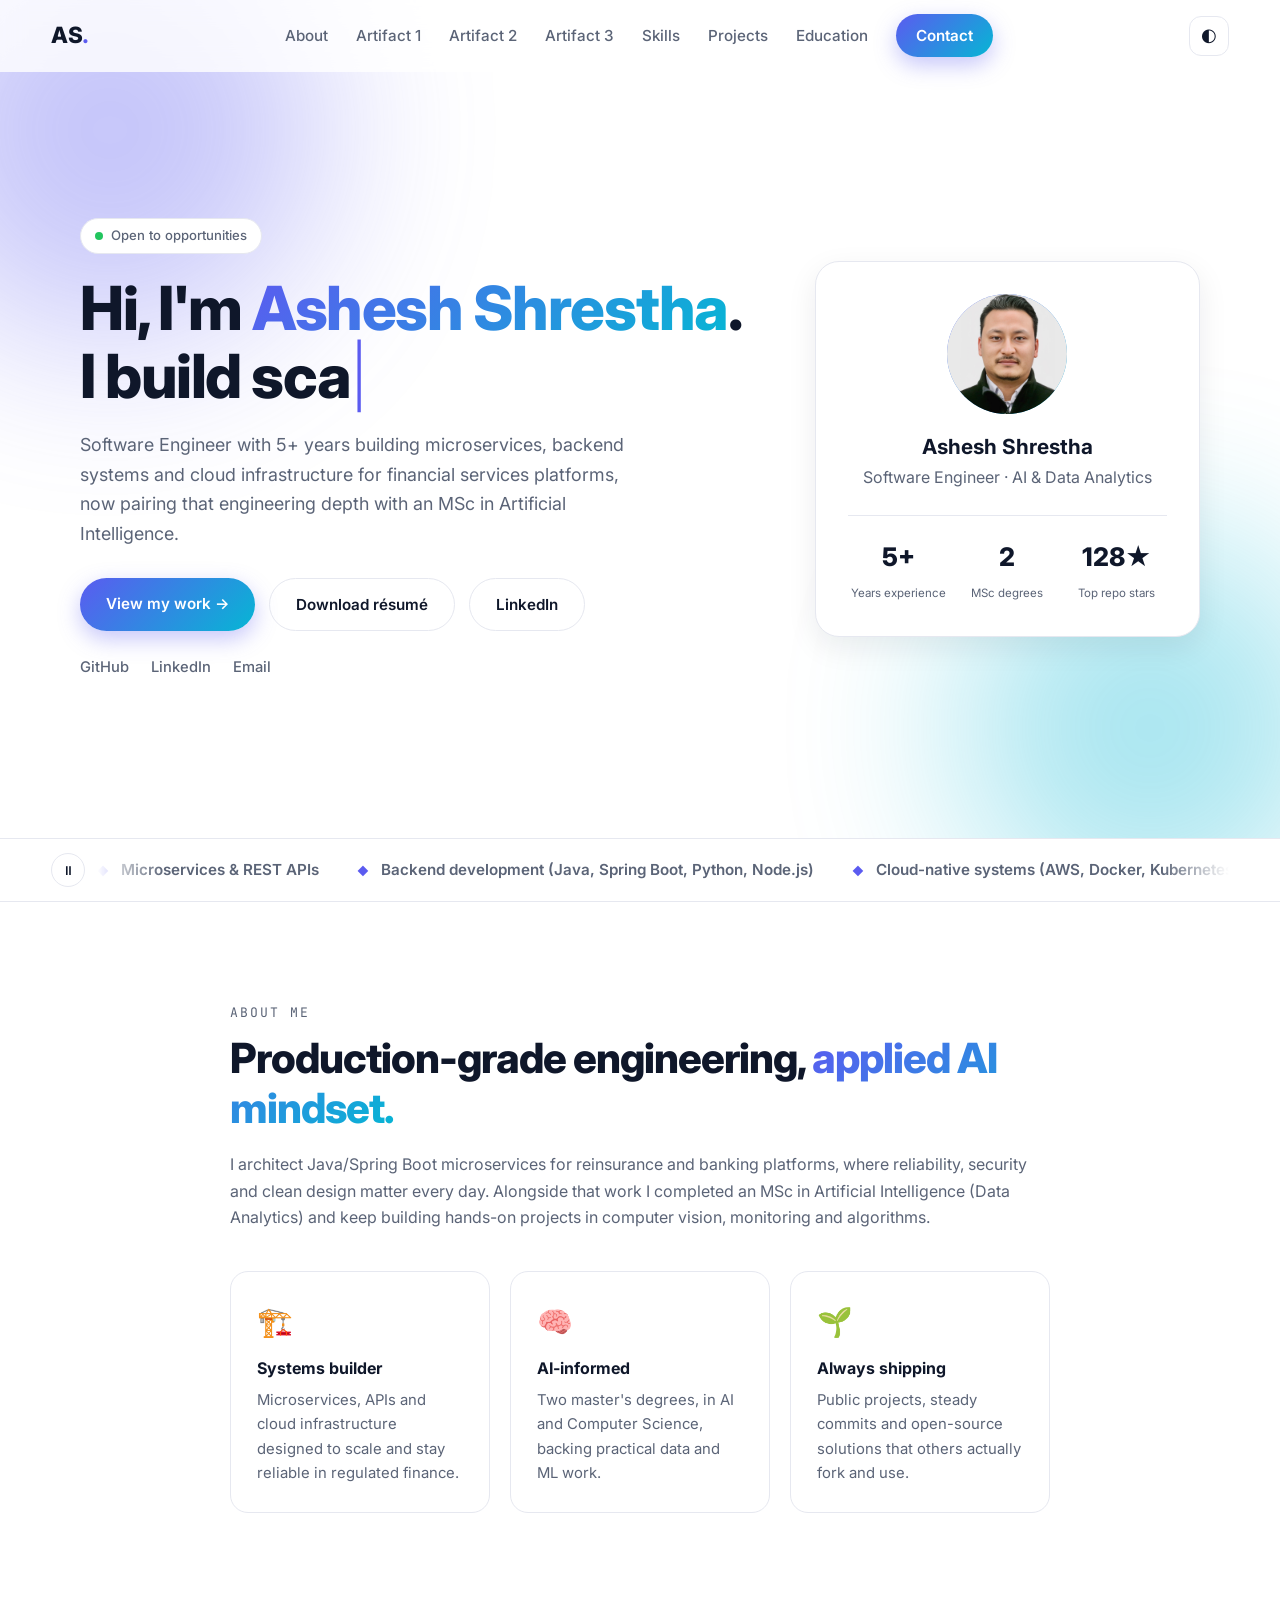
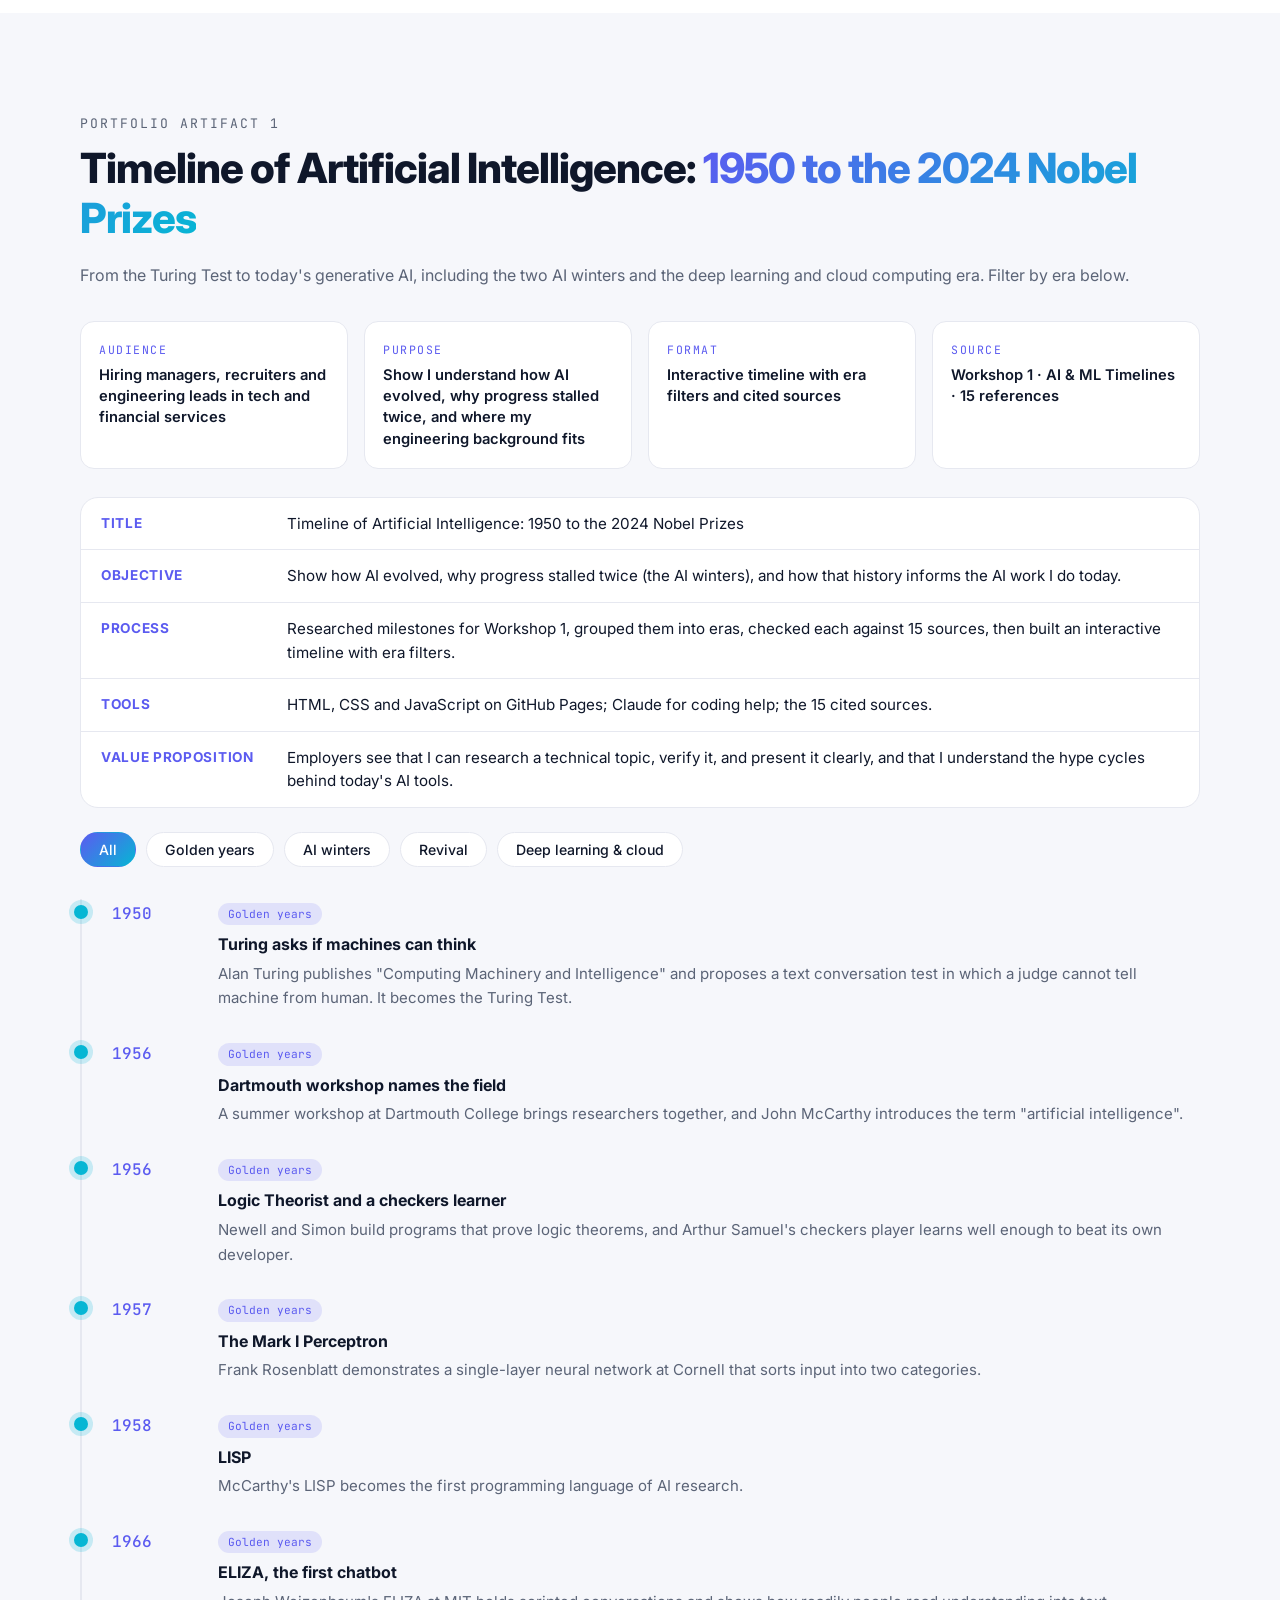
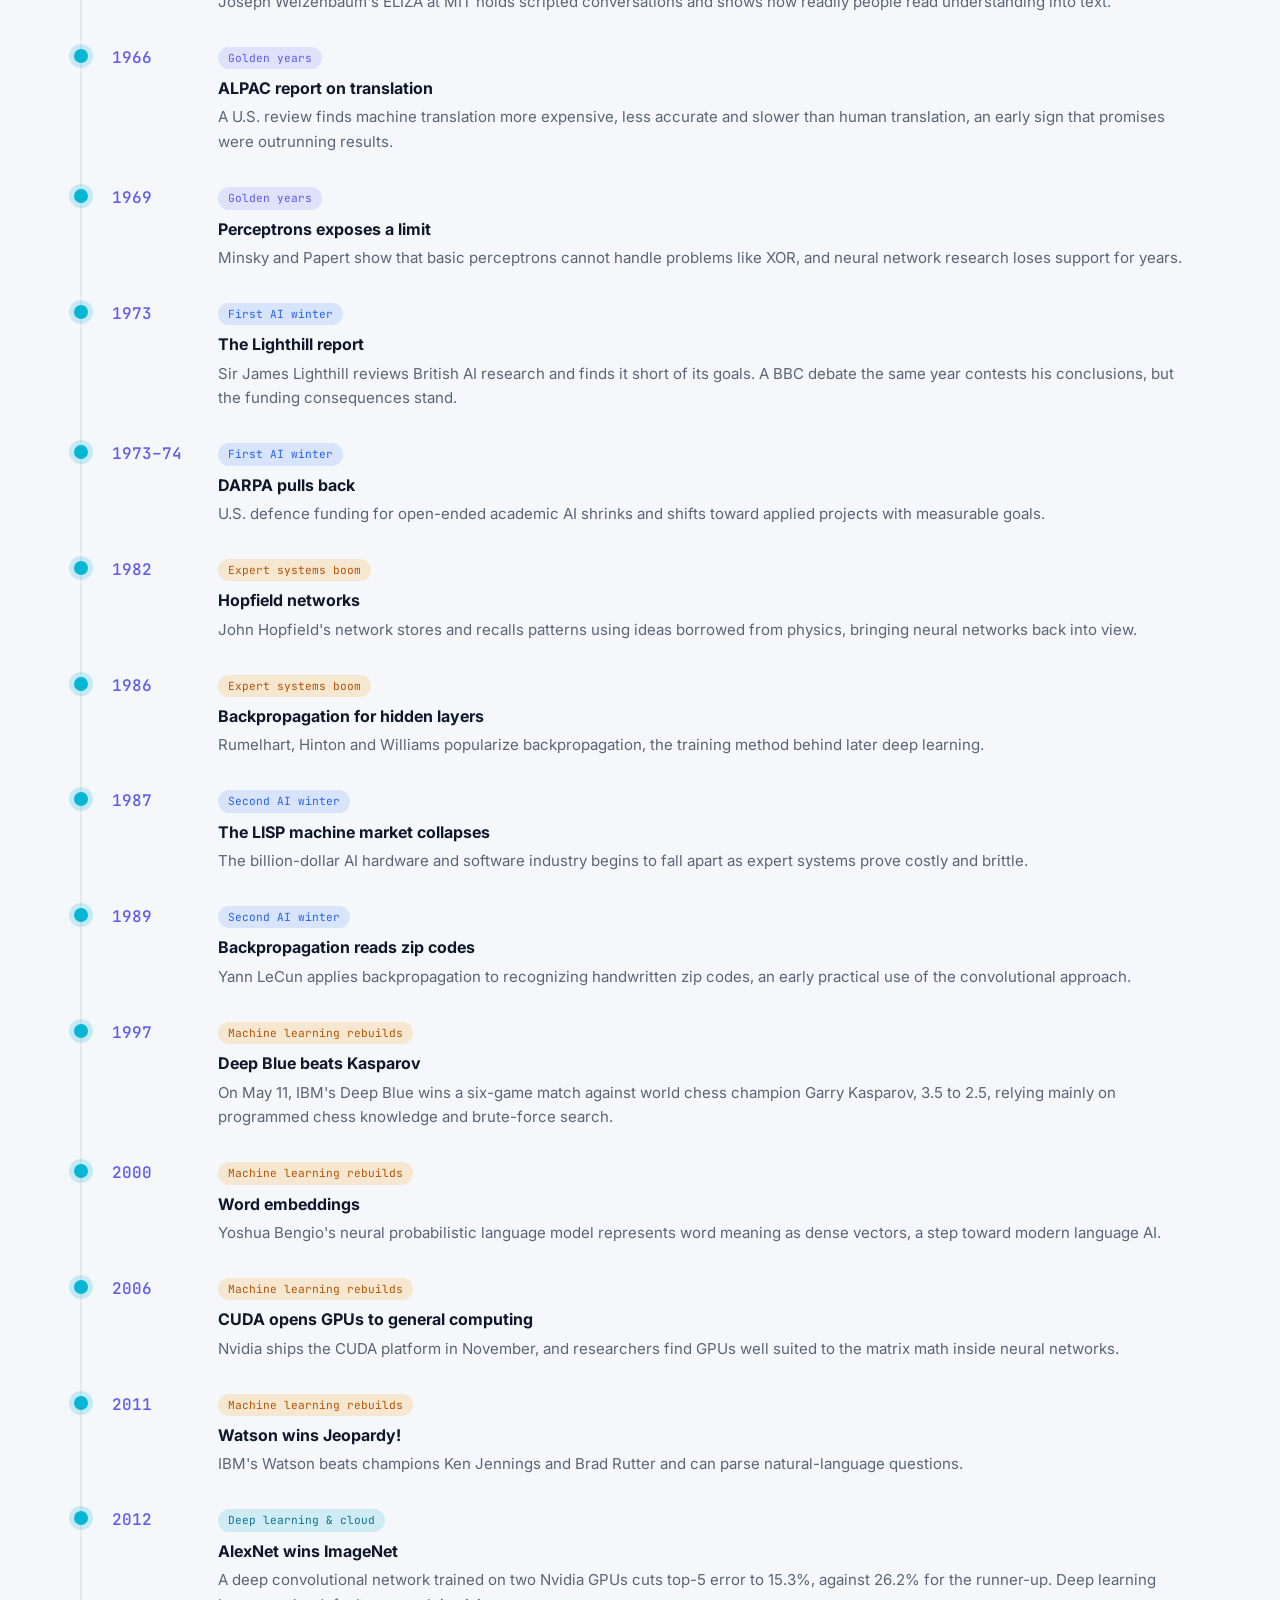
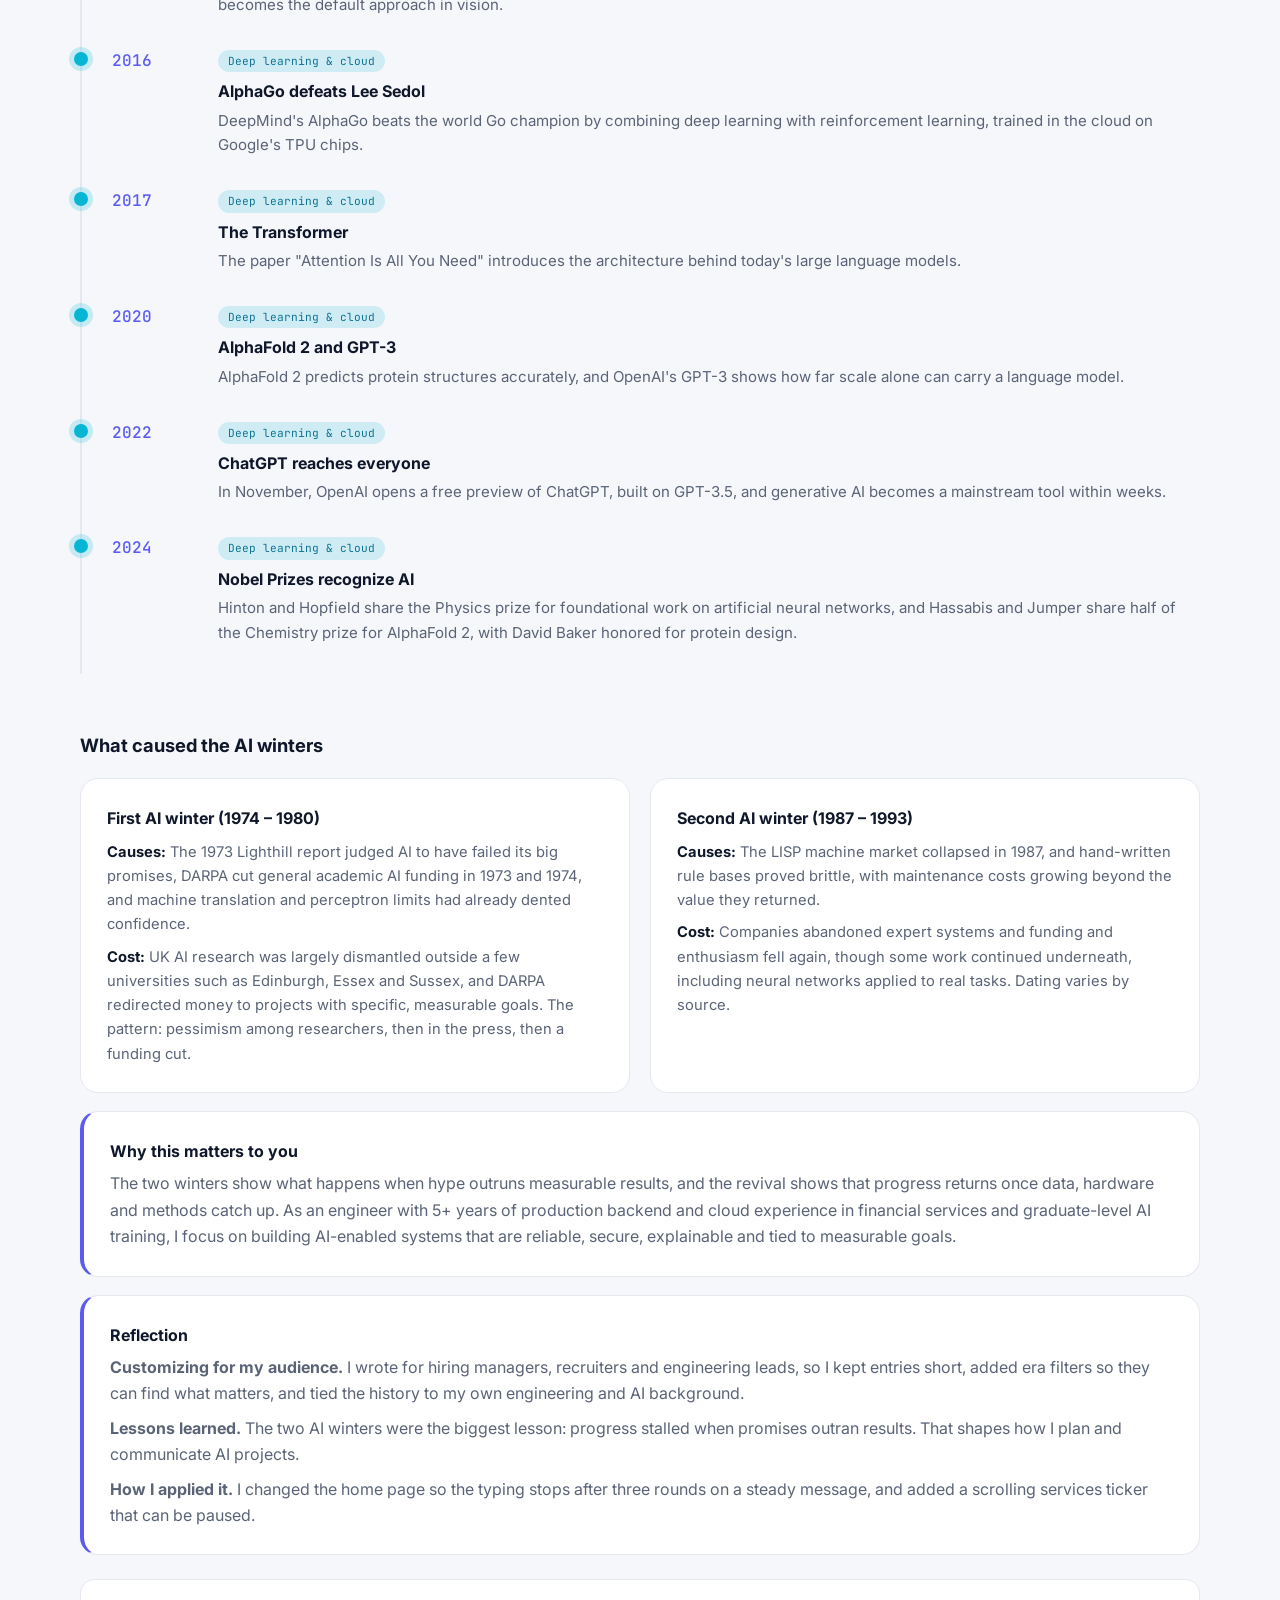
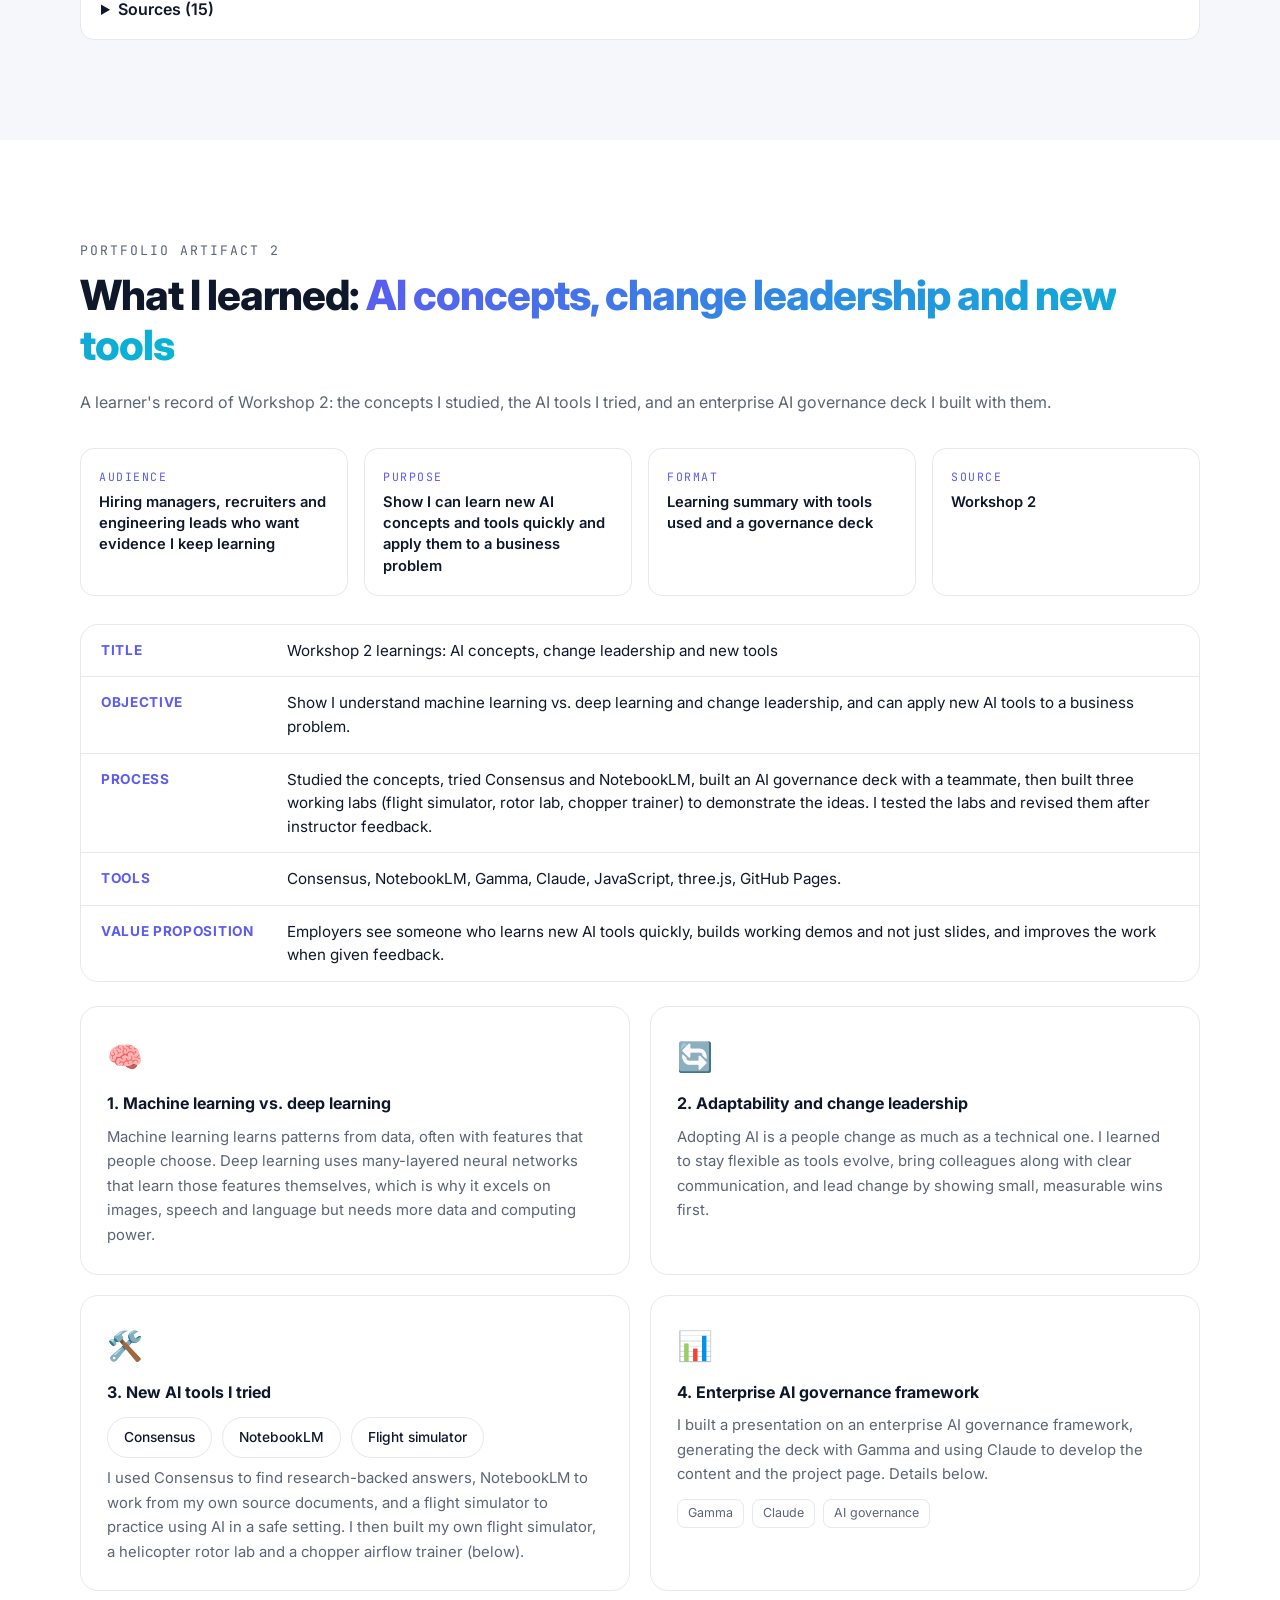
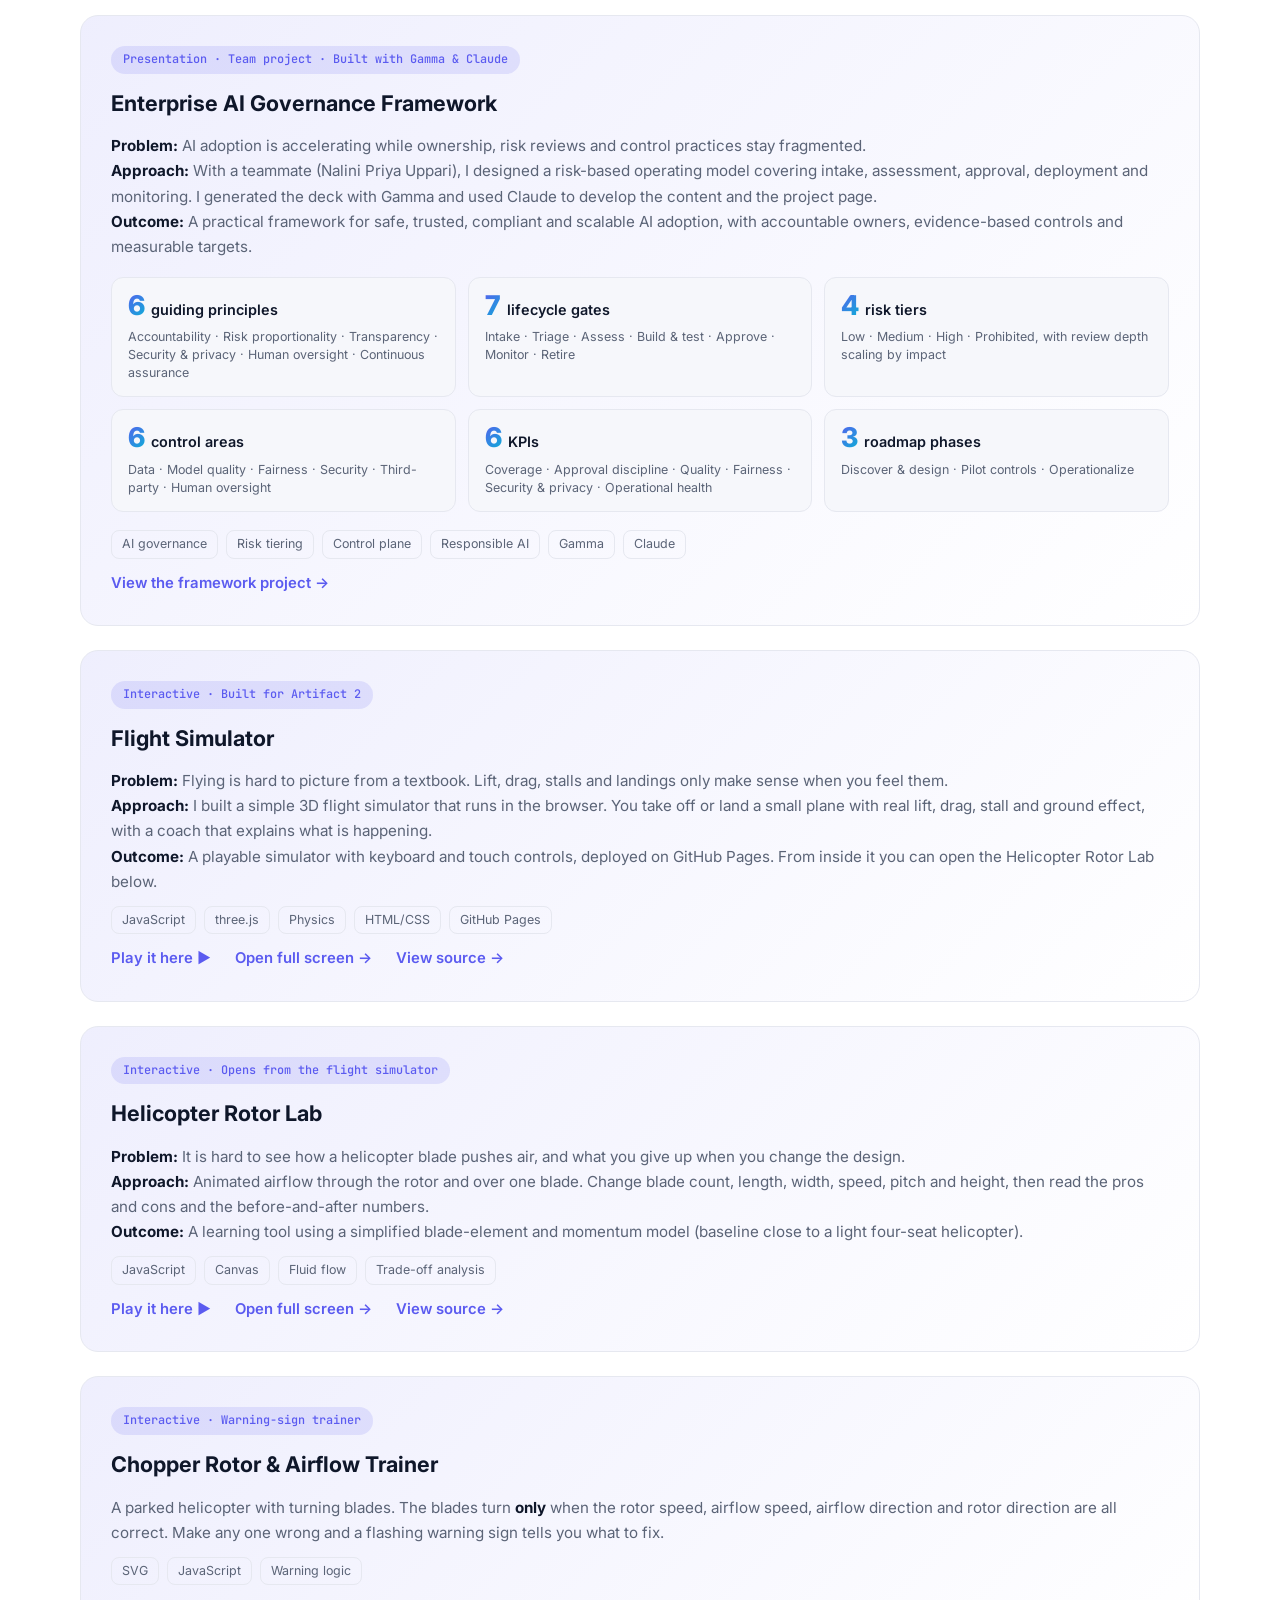
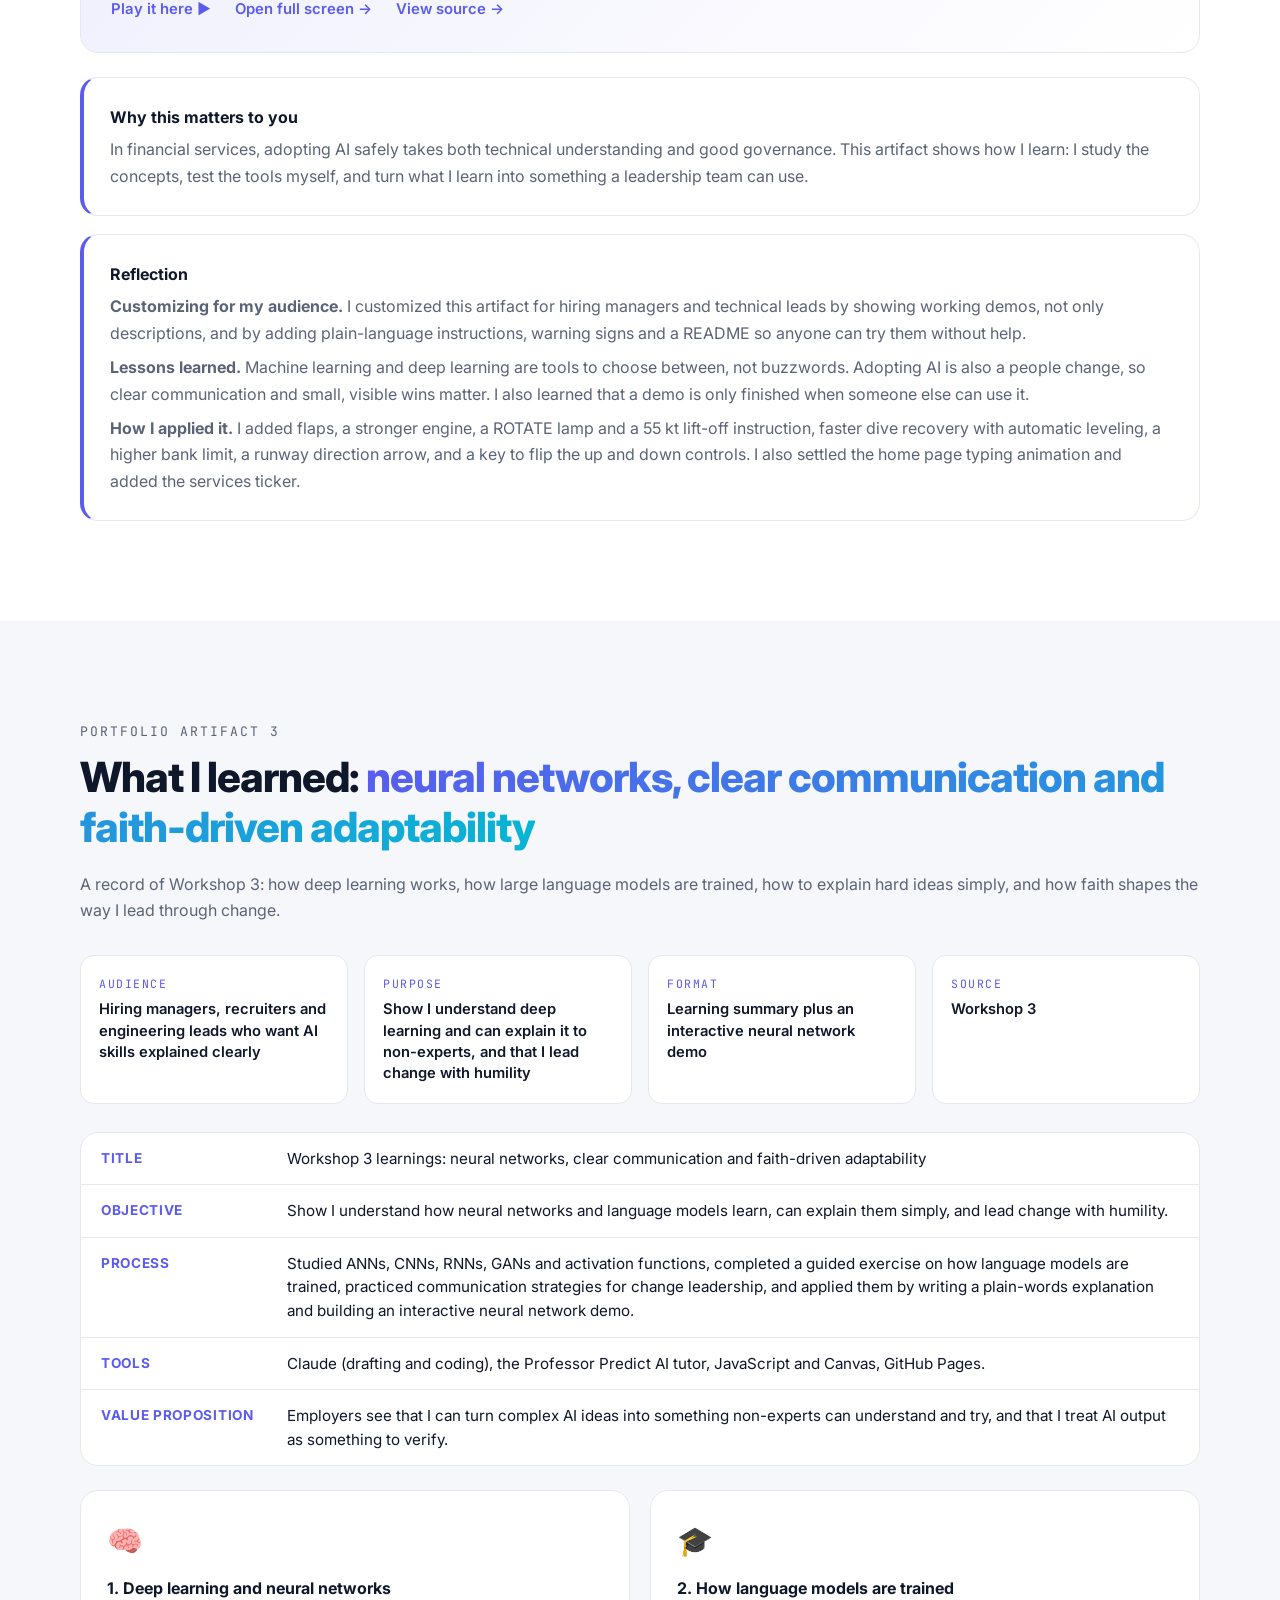
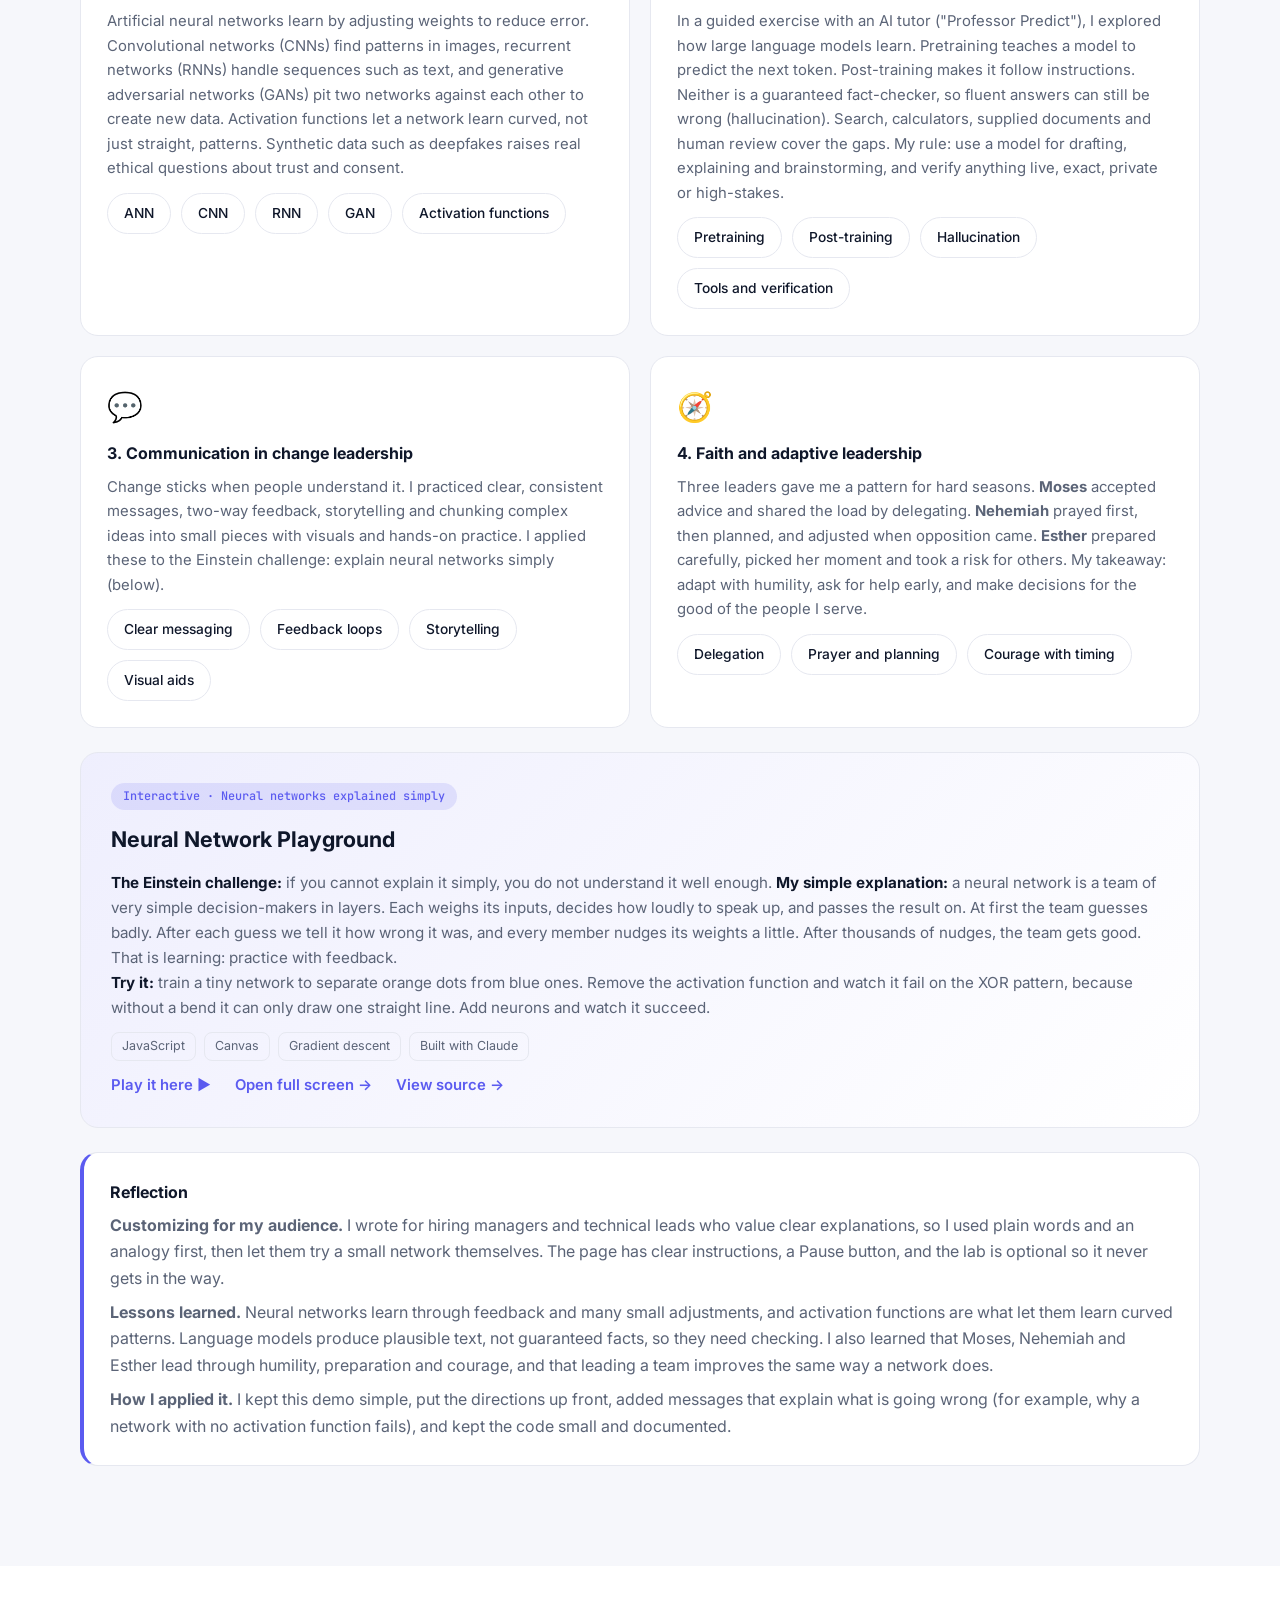
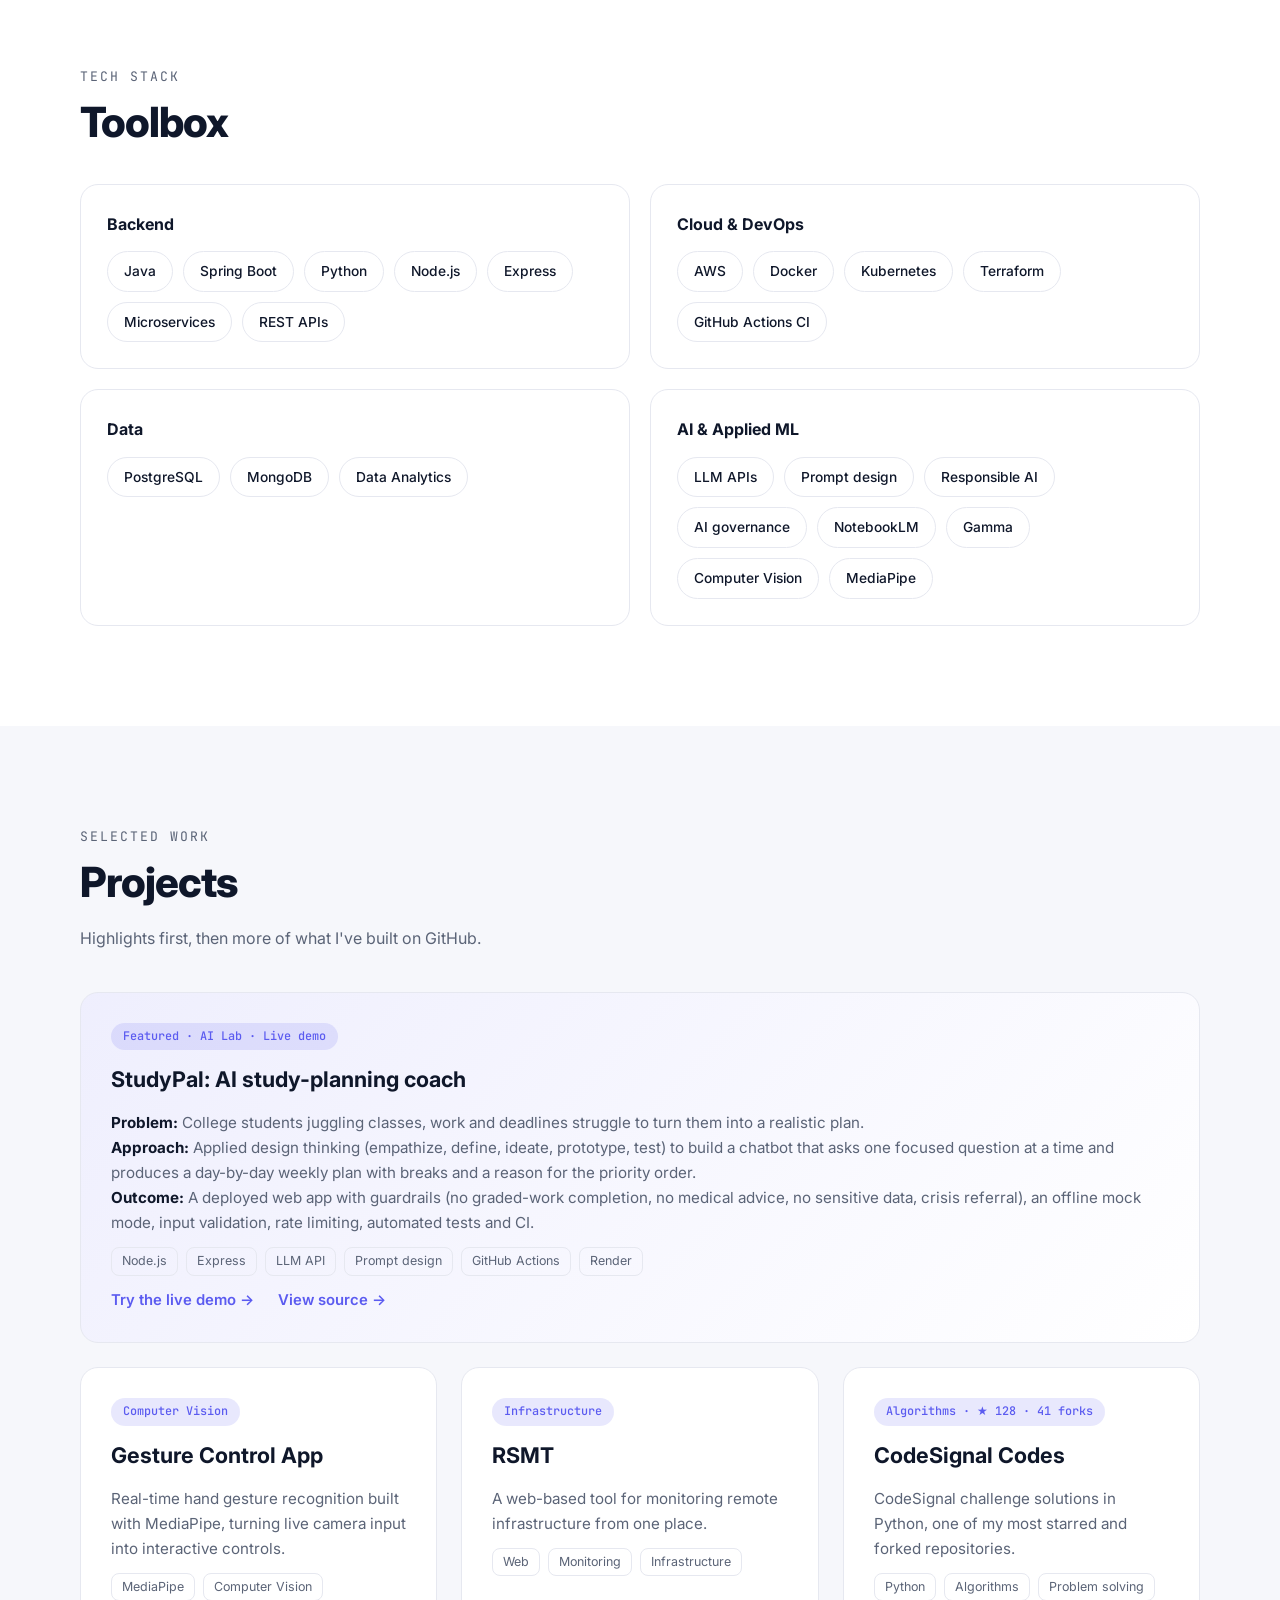
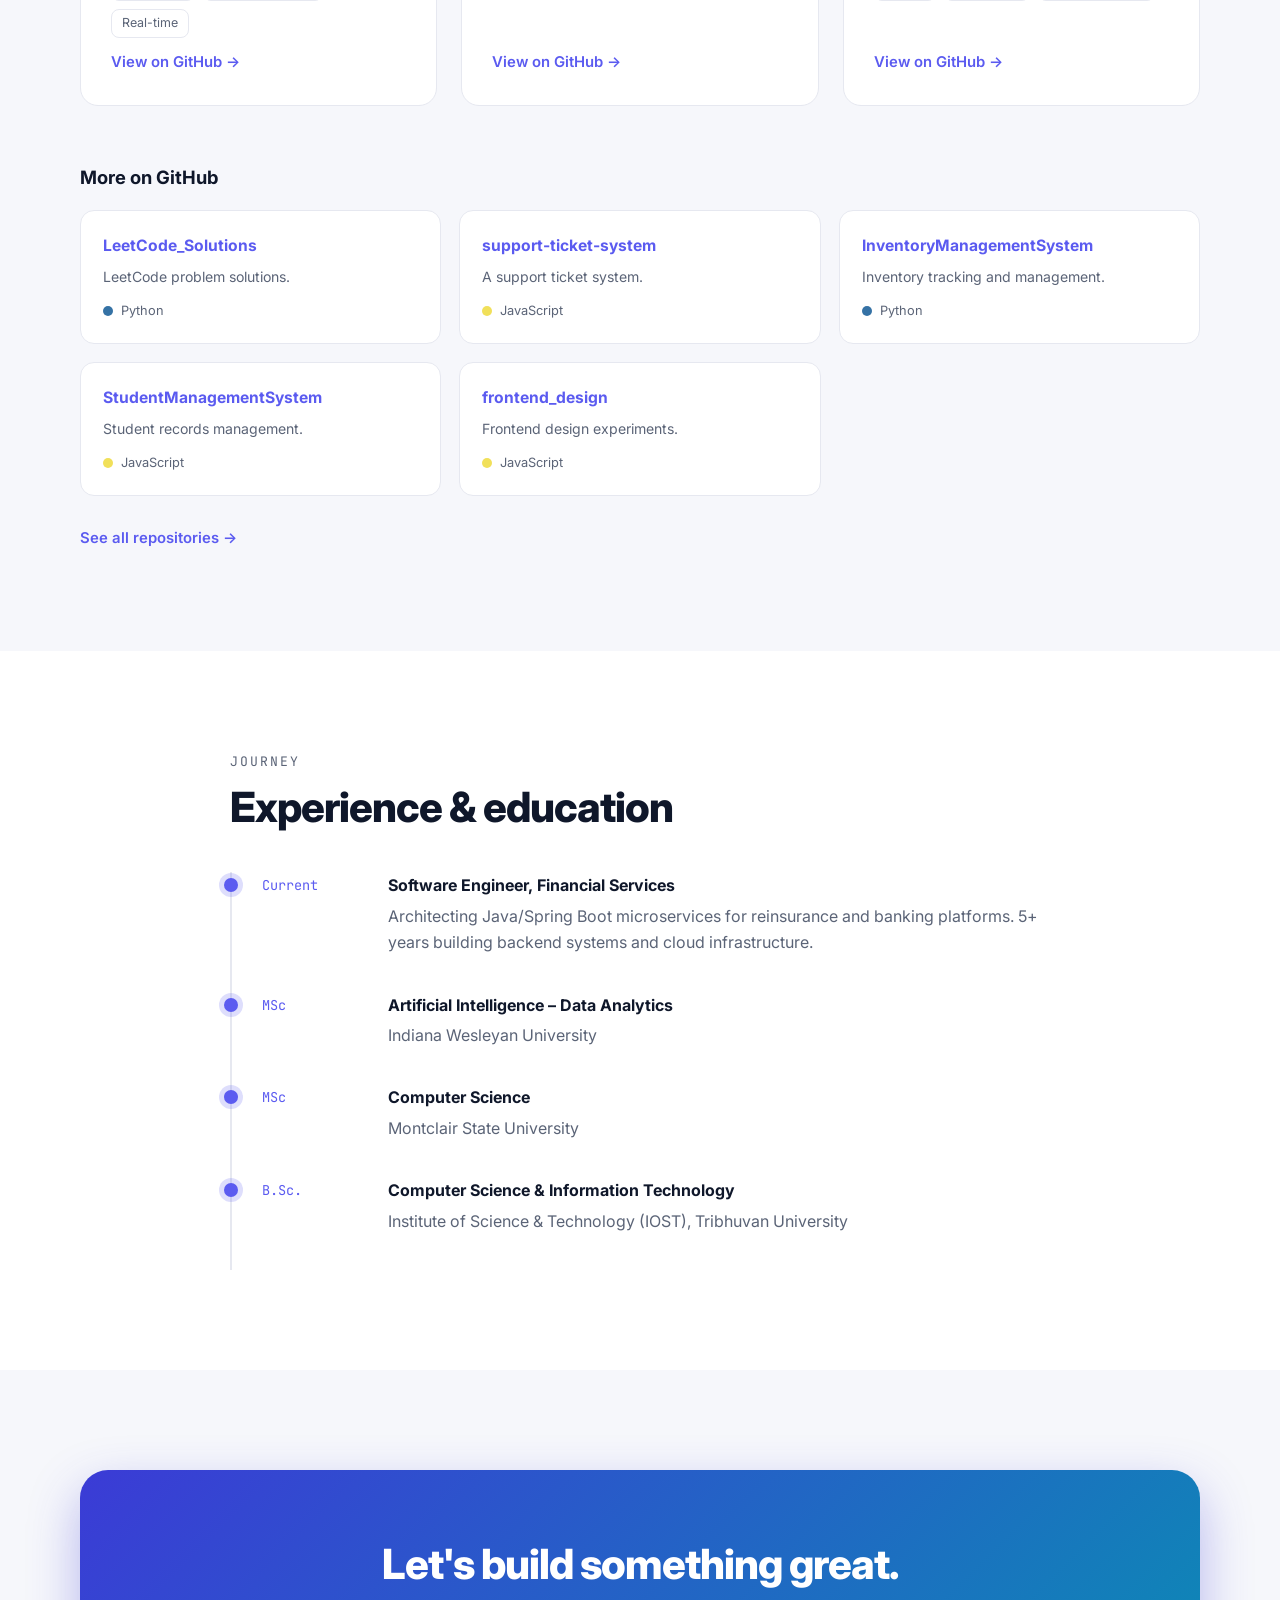
==== commit 5a7f577f: "artifact 3 file modified" ====
--- a/index.html
+++ b/index.html
@@ -23,6 +23,7 @@
       <a href="#about">About</a>
       <a href="#artifact">Artifact 1</a>
       <a href="#artifact2">Artifact 2</a>
+      <a href="#artifact3">Artifact 3</a>
       <a href="#skills">Skills</a>
       <a href="#projects">Projects</a>
       <a href="#journey">Education</a>
@@ -42,7 +43,7 @@
       <div class="container hero-grid">
         <div class="hero-text reveal">
           <span class="badge"><i class="dot"></i> Open to opportunities</span>
-          <h1>Hi, I'm <span class="gradient-text">Ashesh Shrestha</span>.<br />I build <span class="typed-wrap"><span id="typed"></span><span class="cursor">|</span></span></h1>
+          <h1>Hi, I'm <span class="gradient-text">Ashesh Shrestha</span>.<br /><span id="prefix">I build </span><span class="typed-wrap"><span id="typed"></span><span class="cursor">|</span></span></h1>
           <p class="lead">
             Software Engineer with 5+ years building microservices, backend systems and cloud infrastructure
             for financial services platforms, now pairing that engineering depth with an MSc in Artificial Intelligence.
@@ -76,6 +77,14 @@
         </div>
       </div>
     </section>
+
+    <!-- SERVICES TICKER -->
+    <div class="ticker" aria-label="Services I offer">
+      <button type="button" class="ticker-btn" id="tickerBtn" aria-pressed="false" aria-label="Pause scrolling services">⏸</button>
+      <div class="ticker-view">
+        <ul class="ticker-track" id="tickerTrack"><li>Microservices &amp; REST APIs</li><li>Backend development (Java, Spring Boot, Python, Node.js)</li><li>Cloud-native systems (AWS, Docker, Kubernetes)</li><li>Financial services platforms</li><li>Applied AI solutions</li><li>LLM apps &amp; prompt design</li><li>Responsible AI &amp; AI governance</li><li>CI/CD with GitHub Actions</li><li>Data analytics</li><li>Computer vision</li></ul>
+      </div>
+    </div>
 
     <!-- ABOUT -->
     <section class="section" id="about">
@@ -121,6 +130,13 @@
           <div><small>Format</small><strong>Interactive timeline with era filters and cited sources</strong></div>
           <div><small>Source</small><strong>Workshop 1 · AI &amp; ML Timelines · 15 references</strong></div>
         </div>
+        <dl class="tpl reveal" aria-label="Artifact template">
+          <div><dt>Title</dt><dd>Timeline of Artificial Intelligence: 1950 to the 2024 Nobel Prizes</dd></div>
+          <div><dt>Objective</dt><dd>Show how AI evolved, why progress stalled twice (the AI winters), and how that history informs the AI work I do today.</dd></div>
+          <div><dt>Process</dt><dd>Researched milestones for Workshop 1, grouped them into eras, checked each against 15 sources, then built an interactive timeline with era filters.</dd></div>
+          <div><dt>Tools</dt><dd>HTML, CSS and JavaScript on GitHub Pages; Claude for coding help; the 15 cited sources.</dd></div>
+          <div><dt>Value proposition</dt><dd>Employers see that I can research a technical topic, verify it, and present it clearly, and that I understand the hype cycles behind today's AI tools.</dd></div>
+        </dl>
 
         <div class="filters reveal" role="group" aria-label="Filter timeline by era">
           <button class="filter active" data-filter="all">All</button>
@@ -184,6 +200,12 @@
             backend and cloud experience in financial services and graduate-level AI training, I focus on building
             AI-enabled systems that are reliable, secure, explainable and tied to measurable goals.
           </p>
+        </div>
+        <div class="callout reveal">
+          <h4>Reflection</h4>
+          <p><b>Customizing for my audience.</b> I wrote for hiring managers, recruiters and engineering leads, so I kept entries short, added era filters so they can find what matters, and tied the history to my own engineering and AI background.</p>
+          <p><b>Lessons learned.</b> The two AI winters were the biggest lesson: progress stalled when promises outran results. That shapes how I plan and communicate AI projects.</p>
+          <p><b>How I applied it.</b> I changed the home page so the typing stops after three rounds on a steady message, and added a scrolling services ticker that can be paused.</p>
         </div>
 
         <details class="sources reveal">
@@ -223,6 +245,13 @@
           <div><small>Format</small><strong>Learning summary with tools used and a governance deck</strong></div>
           <div><small>Source</small><strong>Workshop 2</strong></div>
         </div>
+        <dl class="tpl reveal" aria-label="Artifact template">
+          <div><dt>Title</dt><dd>Workshop 2 learnings: AI concepts, change leadership and new tools</dd></div>
+          <div><dt>Objective</dt><dd>Show I understand machine learning vs. deep learning and change leadership, and can apply new AI tools to a business problem.</dd></div>
+          <div><dt>Process</dt><dd>Studied the concepts, tried Consensus and NotebookLM, built an AI governance deck with a teammate, then built three working labs (flight simulator, rotor lab, chopper trainer) to demonstrate the ideas. I tested the labs and revised them after instructor feedback.</dd></div>
+          <div><dt>Tools</dt><dd>Consensus, NotebookLM, Gamma, Claude, JavaScript, three.js, GitHub Pages.</dd></div>
+          <div><dt>Value proposition</dt><dd>Employers see someone who learns new AI tools quickly, builds working demos and not just slides, and improves the work when given feedback.</dd></div>
+        </dl>
 
         <div class="learn-grid">
           <article class="card reveal">
@@ -241,7 +270,7 @@
             <div class="chips">
               <span>Consensus</span><span>NotebookLM</span><span>Flight simulator</span>
             </div>
-            <p>I used Consensus to find research-backed answers, NotebookLM to work from my own source documents, and a flight simulator to practice using AI in a safe setting. I then built my own flight simulator, a helicopter rotor lab and a prompt simulator (below).</p>
+            <p>I used Consensus to find research-backed answers, NotebookLM to work from my own source documents, and a flight simulator to practice using AI in a safe setting. I then built my own flight simulator, a helicopter rotor lab and a chopper airflow trainer (below).</p>
           </article>
           <article class="card reveal">
             <div class="ico">📊</div>
@@ -322,34 +351,6 @@
           <iframe title="Chopper Rotor and Airflow Trainer" loading="lazy" data-src="chopper-trainer/index.html"></iframe>
         </div>
 
-        <article class="project reveal sim">
-          <span class="tag">Interactive · For children</span>
-          <h3>Sky Play (kids version)</h3>
-          <p>A very simple version for children: fly a plane and collect stars, then change a helicopter's blades and watch the lift, noise and fuel. One small file, easy to read.</p>
-          <div class="links">
-            <button type="button" class="link link-btn embed-toggle" data-embed="kidsEmbed" aria-expanded="false" aria-controls="kidsEmbed">Play it here ▶</button>
-            <a href="kids/index.html" class="link" target="_blank" rel="noopener">Open full screen →</a>
-            <a href="https://github.com/amshrestha2020/portfolio/tree/main/kids" class="link" target="_blank" rel="noopener">View source →</a>
-          </div>
-        </article>
-        <div class="sim-embed" id="kidsEmbed" hidden>
-          <iframe title="Sky Play for kids" loading="lazy" data-src="kids/index.html"></iframe>
-        </div>
-
-        <article class="project reveal sim">
-          <span class="tag">Interactive · AI practice</span>
-          <h3>Prompt Flight Simulator</h3>
-          <p>A practice cockpit for writing AI prompts. Five missions give instant feedback on context, task, constraints, format, key details and honesty guardrails (my AI Lab method).</p>
-          <div class="links">
-            <button type="button" class="link link-btn embed-toggle" data-embed="promptEmbed" aria-expanded="false" aria-controls="promptEmbed">Play it here ▶</button>
-            <a href="prompt-simulator/index.html" class="link" target="_blank" rel="noopener">Open full screen →</a>
-            <a href="https://github.com/amshrestha2020/portfolio/tree/main/prompt-simulator" class="link" target="_blank" rel="noopener">View source →</a>
-          </div>
-        </article>
-        <div class="sim-embed" id="promptEmbed" hidden>
-          <iframe title="Prompt Flight Simulator" loading="lazy" data-src="prompt-simulator/index.html"></iframe>
-        </div>
-
         <div class="callout reveal">
           <h4>Why this matters to you</h4>
           <p>
@@ -357,6 +358,85 @@
             This artifact shows how I learn: I study the concepts, test the tools myself, and turn what I
             learn into something a leadership team can use.
           </p>
+        </div>
+        <div class="callout reveal">
+          <h4>Reflection</h4>
+          <p><b>Customizing for my audience.</b> I customized this artifact for hiring managers and technical leads by showing working demos, not only descriptions, and by adding plain-language instructions, warning signs and a README so anyone can try them without help.</p>
+          <p><b>Lessons learned.</b> Machine learning and deep learning are tools to choose between, not buzzwords. Adopting AI is also a people change, so clear communication and small, visible wins matter. I also learned that a demo is only finished when someone else can use it.</p>
+          <p><b>How I applied it.</b> I added flaps, a stronger engine, a ROTATE lamp and a 55 kt lift-off instruction, faster dive recovery with automatic leveling, a higher bank limit, a runway direction arrow, and a key to flip the up and down controls. I also settled the home page typing animation and added the services ticker.</p>
+        </div>
+      </div>
+    </section>
+
+    <!-- ARTIFACT 3 -->
+    <section class="section alt" id="artifact3">
+      <div class="container">
+        <p class="eyebrow reveal">Portfolio Artifact 3</p>
+        <h2 class="reveal">What I learned: <span class="gradient-text">neural networks, clear communication and faith-driven adaptability</span></h2>
+        <p class="muted reveal">A record of Workshop 3: how deep learning works, how large language models are trained, how to explain hard ideas simply, and how faith shapes the way I lead through change.</p>
+
+        <div class="meta-grid reveal">
+          <div><small>Audience</small><strong>Hiring managers, recruiters and engineering leads who want AI skills explained clearly</strong></div>
+          <div><small>Purpose</small><strong>Show I understand deep learning and can explain it to non-experts, and that I lead change with humility</strong></div>
+          <div><small>Format</small><strong>Learning summary plus an interactive neural network demo</strong></div>
+          <div><small>Source</small><strong>Workshop 3</strong></div>
+        </div>
+        <dl class="tpl reveal" aria-label="Artifact template">
+          <div><dt>Title</dt><dd>Workshop 3 learnings: neural networks, clear communication and faith-driven adaptability</dd></div>
+          <div><dt>Objective</dt><dd>Show I understand how neural networks and language models learn, can explain them simply, and lead change with humility.</dd></div>
+          <div><dt>Process</dt><dd>Studied ANNs, CNNs, RNNs, GANs and activation functions, completed a guided exercise on how language models are trained, practiced communication strategies for change leadership, and applied them by writing a plain-words explanation and building an interactive neural network demo.</dd></div>
+          <div><dt>Tools</dt><dd>Claude (drafting and coding), the Professor Predict AI tutor, JavaScript and Canvas, GitHub Pages.</dd></div>
+          <div><dt>Value proposition</dt><dd>Employers see that I can turn complex AI ideas into something non-experts can understand and try, and that I treat AI output as something to verify.</dd></div>
+        </dl>
+
+        <div class="learn-grid">
+          <article class="card reveal">
+            <div class="ico">🧠</div>
+            <h4>1. Deep learning and neural networks</h4>
+            <p>Artificial neural networks learn by adjusting weights to reduce error. Convolutional networks (CNNs) find patterns in images, recurrent networks (RNNs) handle sequences such as text, and generative adversarial networks (GANs) pit two networks against each other to create new data. Activation functions let a network learn curved, not just straight, patterns. Synthetic data such as deepfakes raises real ethical questions about trust and consent.</p>
+            <div class="chips"><span>ANN</span><span>CNN</span><span>RNN</span><span>GAN</span><span>Activation functions</span></div>
+          </article>
+          <article class="card reveal">
+            <div class="ico">🎓</div>
+            <h4>2. How language models are trained</h4>
+            <p>In a guided exercise with an AI tutor ("Professor Predict"), I explored how large language models learn. Pretraining teaches a model to predict the next token. Post-training makes it follow instructions. Neither is a guaranteed fact-checker, so fluent answers can still be wrong (hallucination). Search, calculators, supplied documents and human review cover the gaps. My rule: use a model for drafting, explaining and brainstorming, and verify anything live, exact, private or high-stakes.</p>
+            <div class="chips"><span>Pretraining</span><span>Post-training</span><span>Hallucination</span><span>Tools and verification</span></div>
+          </article>
+          <article class="card reveal">
+            <div class="ico">💬</div>
+            <h4>3. Communication in change leadership</h4>
+            <p>Change sticks when people understand it. I practiced clear, consistent messages, two-way feedback, storytelling and chunking complex ideas into small pieces with visuals and hands-on practice. I applied these to the Einstein challenge: explain neural networks simply (below).</p>
+            <div class="chips"><span>Clear messaging</span><span>Feedback loops</span><span>Storytelling</span><span>Visual aids</span></div>
+          </article>
+          <article class="card reveal">
+            <div class="ico">🧭</div>
+            <h4>4. Faith and adaptive leadership</h4>
+            <p>Three leaders gave me a pattern for hard seasons. <b>Moses</b> accepted advice and shared the load by delegating. <b>Nehemiah</b> prayed first, then planned, and adjusted when opposition came. <b>Esther</b> prepared carefully, picked her moment and took a risk for others. My takeaway: adapt with humility, ask for help early, and make decisions for the good of the people I serve.</p>
+            <div class="chips"><span>Delegation</span><span>Prayer and planning</span><span>Courage with timing</span></div>
+          </article>
+        </div>
+
+        <article class="project featured reveal sim">
+          <span class="tag">Interactive · Neural networks explained simply</span>
+          <h3>Neural Network Playground</h3>
+          <p><b>The Einstein challenge:</b> if you cannot explain it simply, you do not understand it well enough. <b>My simple explanation:</b> a neural network is a team of very simple decision-makers in layers. Each weighs its inputs, decides how loudly to speak up, and passes the result on. At first the team guesses badly. After each guess we tell it how wrong it was, and every member nudges its weights a little. After thousands of nudges, the team gets good. That is learning: practice with feedback.<br />
+             <b>Try it:</b> train a tiny network to separate orange dots from blue ones. Remove the activation function and watch it fail on the XOR pattern, because without a bend it can only draw one straight line. Add neurons and watch it succeed.</p>
+          <div class="stack"><span>JavaScript</span><span>Canvas</span><span>Gradient descent</span><span>Built with Claude</span></div>
+          <div class="links">
+            <button type="button" class="link link-btn embed-toggle" data-embed="nnEmbed" aria-expanded="false" aria-controls="nnEmbed">Play it here ▶</button>
+            <a href="neural-network-lab/index.html" class="link" target="_blank" rel="noopener">Open full screen →</a>
+            <a href="https://github.com/amshrestha2020/portfolio/tree/main/neural-network-lab" class="link" target="_blank" rel="noopener">View source →</a>
+          </div>
+        </article>
+        <div class="sim-embed" id="nnEmbed" hidden>
+          <iframe title="Neural Network Playground" loading="lazy" data-src="neural-network-lab/index.html"></iframe>
+        </div>
+
+        <div class="callout reveal">
+          <h4>Reflection</h4>
+          <p><b>Customizing for my audience.</b> I wrote for hiring managers and technical leads who value clear explanations, so I used plain words and an analogy first, then let them try a small network themselves. The page has clear instructions, a Pause button, and the lab is optional so it never gets in the way.</p>
+          <p><b>Lessons learned.</b> Neural networks learn through feedback and many small adjustments, and activation functions are what let them learn curved patterns. Language models produce plausible text, not guaranteed facts, so they need checking. I also learned that Moses, Nehemiah and Esther lead through humility, preparation and courage, and that leading a team improves the same way a network does.</p>
+          <p><b>How I applied it.</b> I kept this demo simple, put the directions up front, added messages that explain what is going wrong (for example, why a network with no activation function fails), and kept the code small and documented.</p>
         </div>
       </div>
     </section>
--- a/style.css
+++ b/style.css
@@ -74,7 +74,7 @@
 .btn-light { background: #fff; color: #1e1e5a; box-shadow: none; }
 
 /* HERO */
-.hero { position: relative; min-height: 100vh; display: flex; align-items: center; padding: 120px 0 80px; overflow: hidden; }
+.hero { position: relative; min-height: calc(100vh - 62px); display: flex; align-items: center; padding: 110px 0 50px; overflow: hidden; }
 .glow { position: absolute; border-radius: 50%; filter: blur(90px); opacity: 0.35; z-index: 0; }
 .glow-1 { width: 420px; height: 420px; background: var(--primary); top: -80px; left: -100px; }
 .glow-2 { width: 380px; height: 380px; background: var(--primary-2); bottom: -80px; right: -60px; }
@@ -303,3 +303,27 @@
 .sim-embed { margin: 0 0 24px; border: 1px solid var(--border); border-radius: var(--radius); overflow: hidden; box-shadow: var(--shadow); background: #060a16; }
 .sim-embed iframe { display: block; width: 100%; height: 780px; border: 0; }
 @media (max-width: 700px) { .sim-embed iframe { height: 900px; } }
+
+/* Hero: message settles after a few rounds, then a services ticker */
+.cursor.done { animation: none; opacity: 0; transition: opacity .6s; }
+.ticker { display: flex; align-items: center; gap: 12px; padding: 14px 4%; border-block: 1px solid var(--border); background: var(--surface); }
+.ticker-btn { flex: none; width: 34px; height: 34px; border-radius: 50%; border: 1px solid var(--border); background: var(--bg); color: var(--text); cursor: pointer; font-size: .8rem; }
+.ticker-view { overflow: hidden; flex: 1; -webkit-mask-image: linear-gradient(90deg, transparent, #000 6%, #000 94%, transparent); mask-image: linear-gradient(90deg, transparent, #000 6%, #000 94%, transparent); }
+.ticker-track { display: flex; gap: 38px; width: max-content; margin: 0; padding: 0; list-style: none; animation: tick 55s linear infinite; }
+.ticker-track li { white-space: nowrap; font-weight: 600; font-size: .95rem; color: var(--muted); }
+.ticker-track li::before { content: "◆"; color: var(--primary); margin-right: 12px; font-size: .7rem; }
+.ticker:hover .ticker-track, .ticker.paused .ticker-track { animation-play-state: paused; }
+@keyframes tick { to { transform: translateX(-50%); } }
+@media (prefers-reduced-motion: reduce) {
+  .ticker-track { animation: none; flex-wrap: wrap; width: auto; }
+  .ticker-view { -webkit-mask-image: none; mask-image: none; }
+  .ticker-btn { display: none; }
+}
+
+.tpl { margin: 8px 0 24px; display: grid; gap: 0; border: 1px solid var(--border); border-radius: var(--radius); background: var(--surface); overflow: hidden; }
+.tpl > div { display: grid; grid-template-columns: 170px 1fr; gap: 16px; padding: 14px 20px; border-bottom: 1px solid var(--border); }
+.tpl > div:last-child { border-bottom: 0; }
+.tpl dt { font-weight: 700; color: var(--primary); font-size: .85rem; text-transform: uppercase; letter-spacing: .05em; }
+.tpl dd { margin: 0; font-size: .95rem; line-height: 1.55; }
+.callout p + p { margin-top: 8px; }
+@media (max-width: 640px) { .tpl > div { grid-template-columns: 1fr; gap: 4px; } }
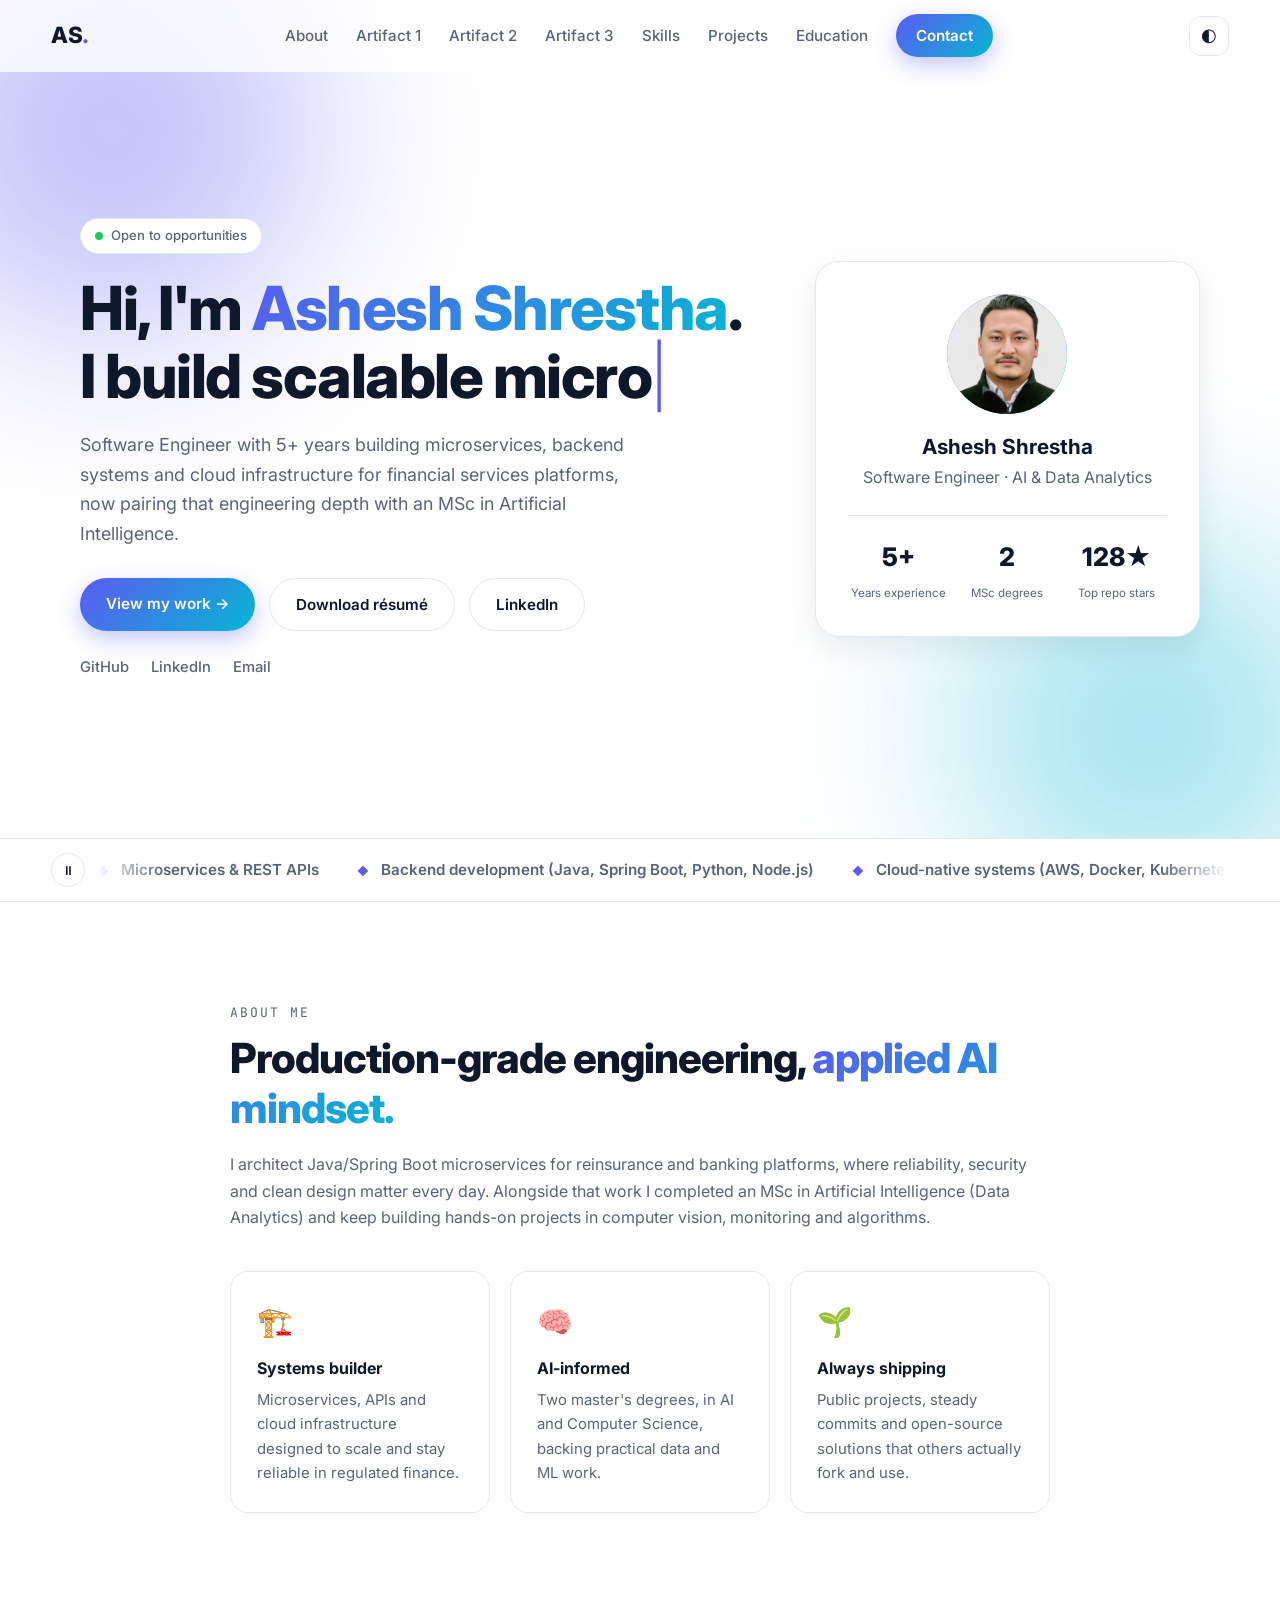
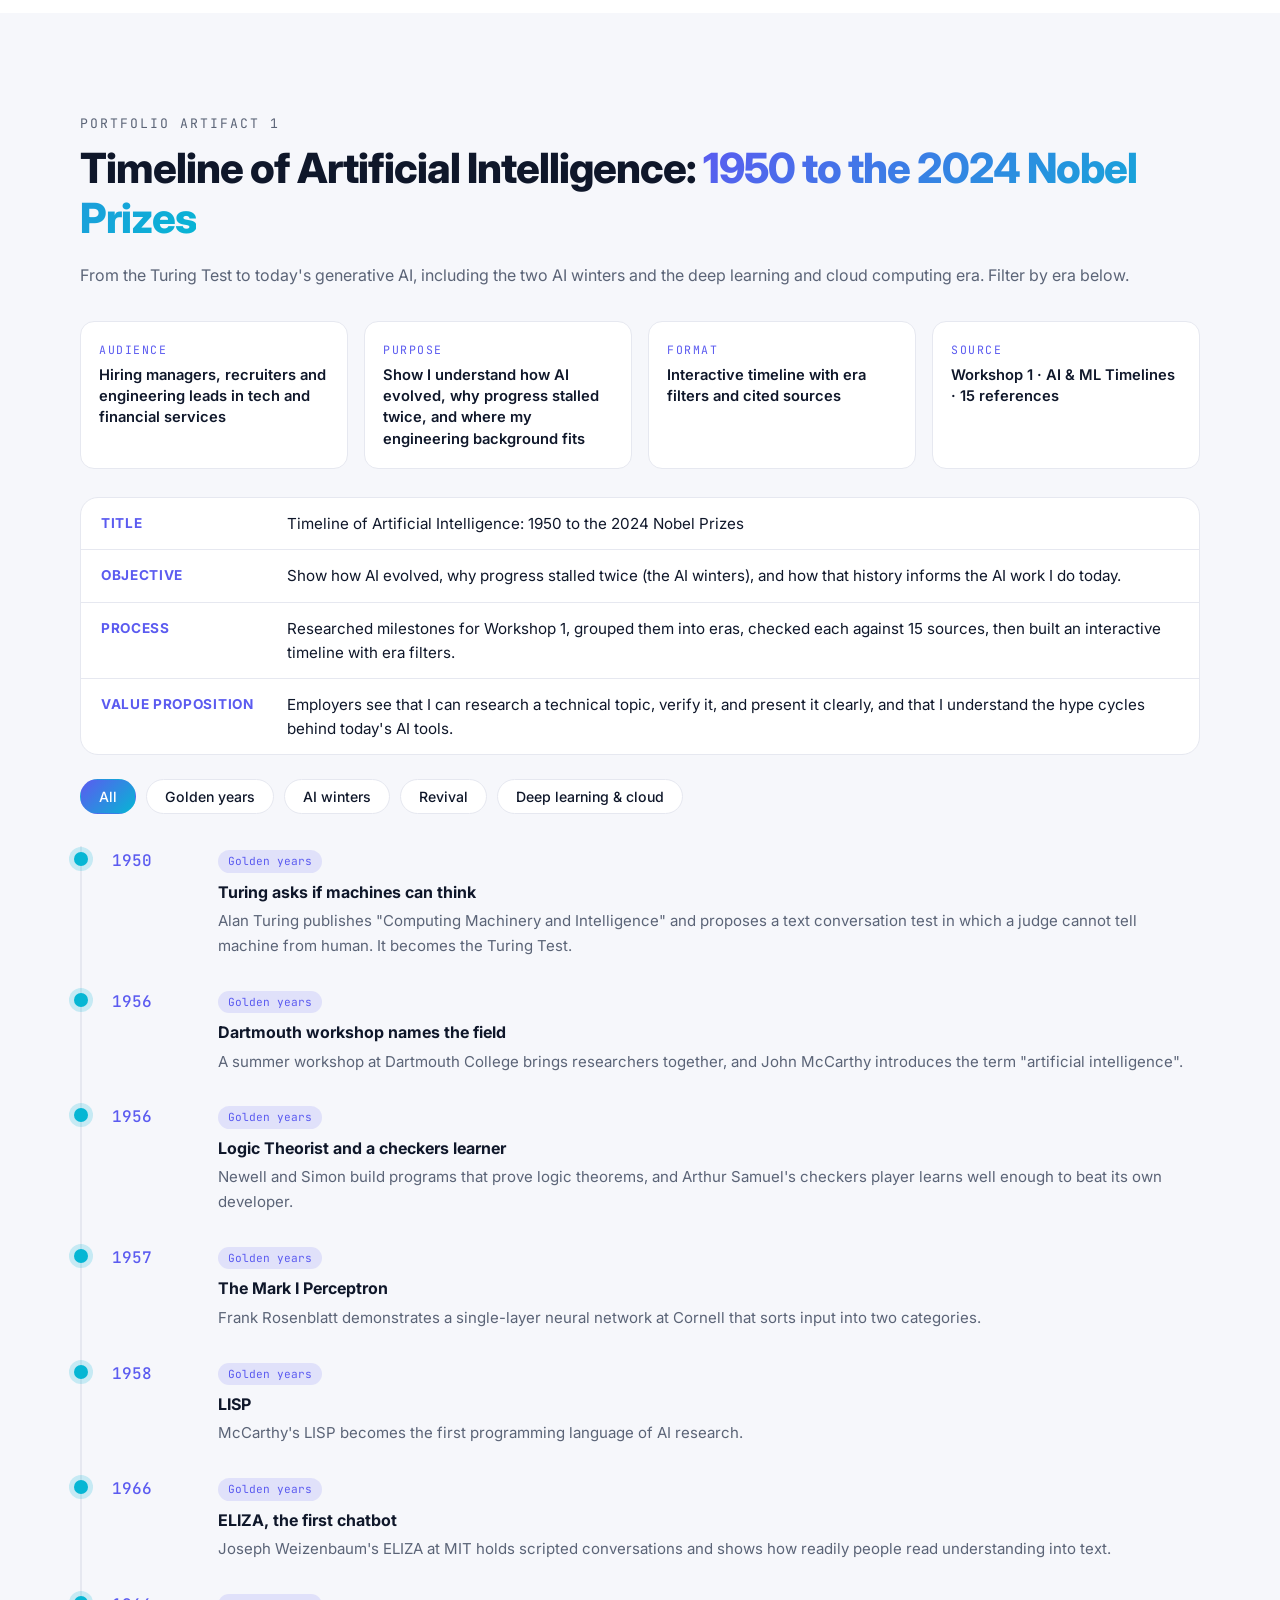
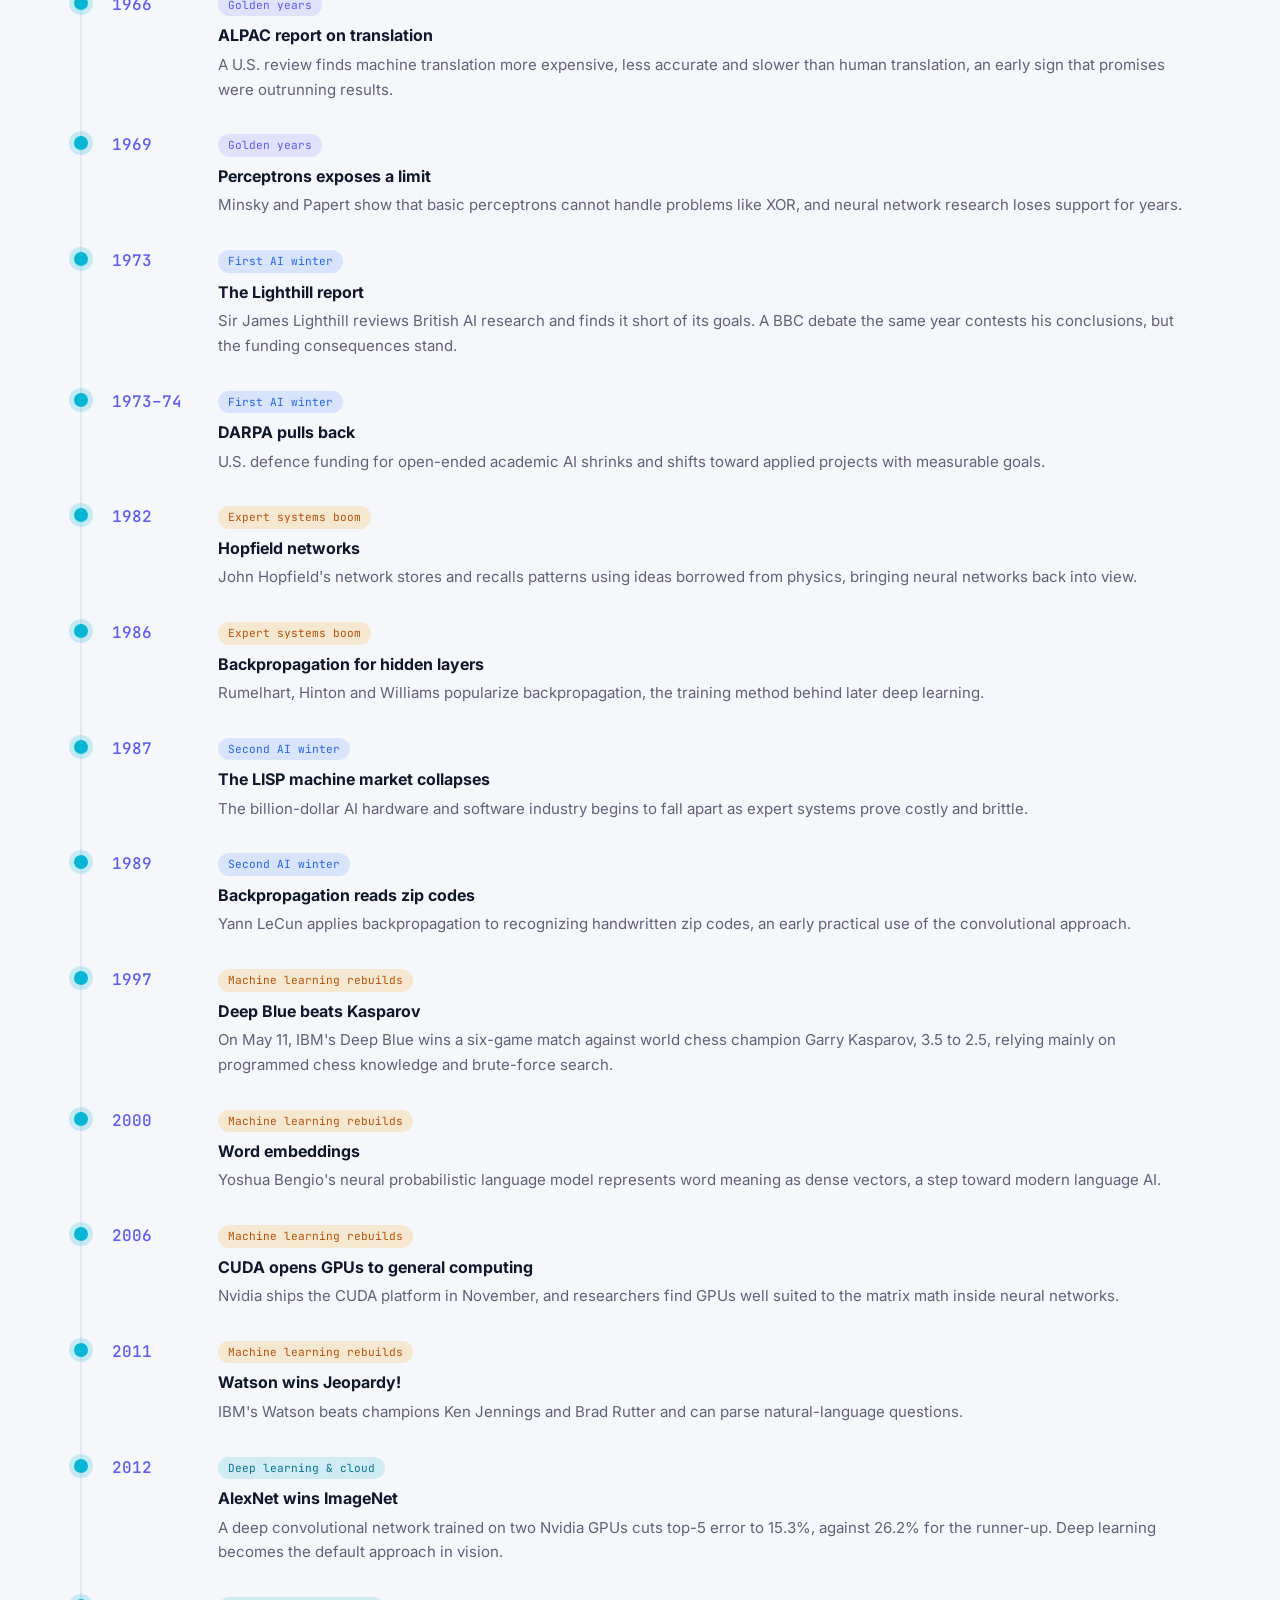
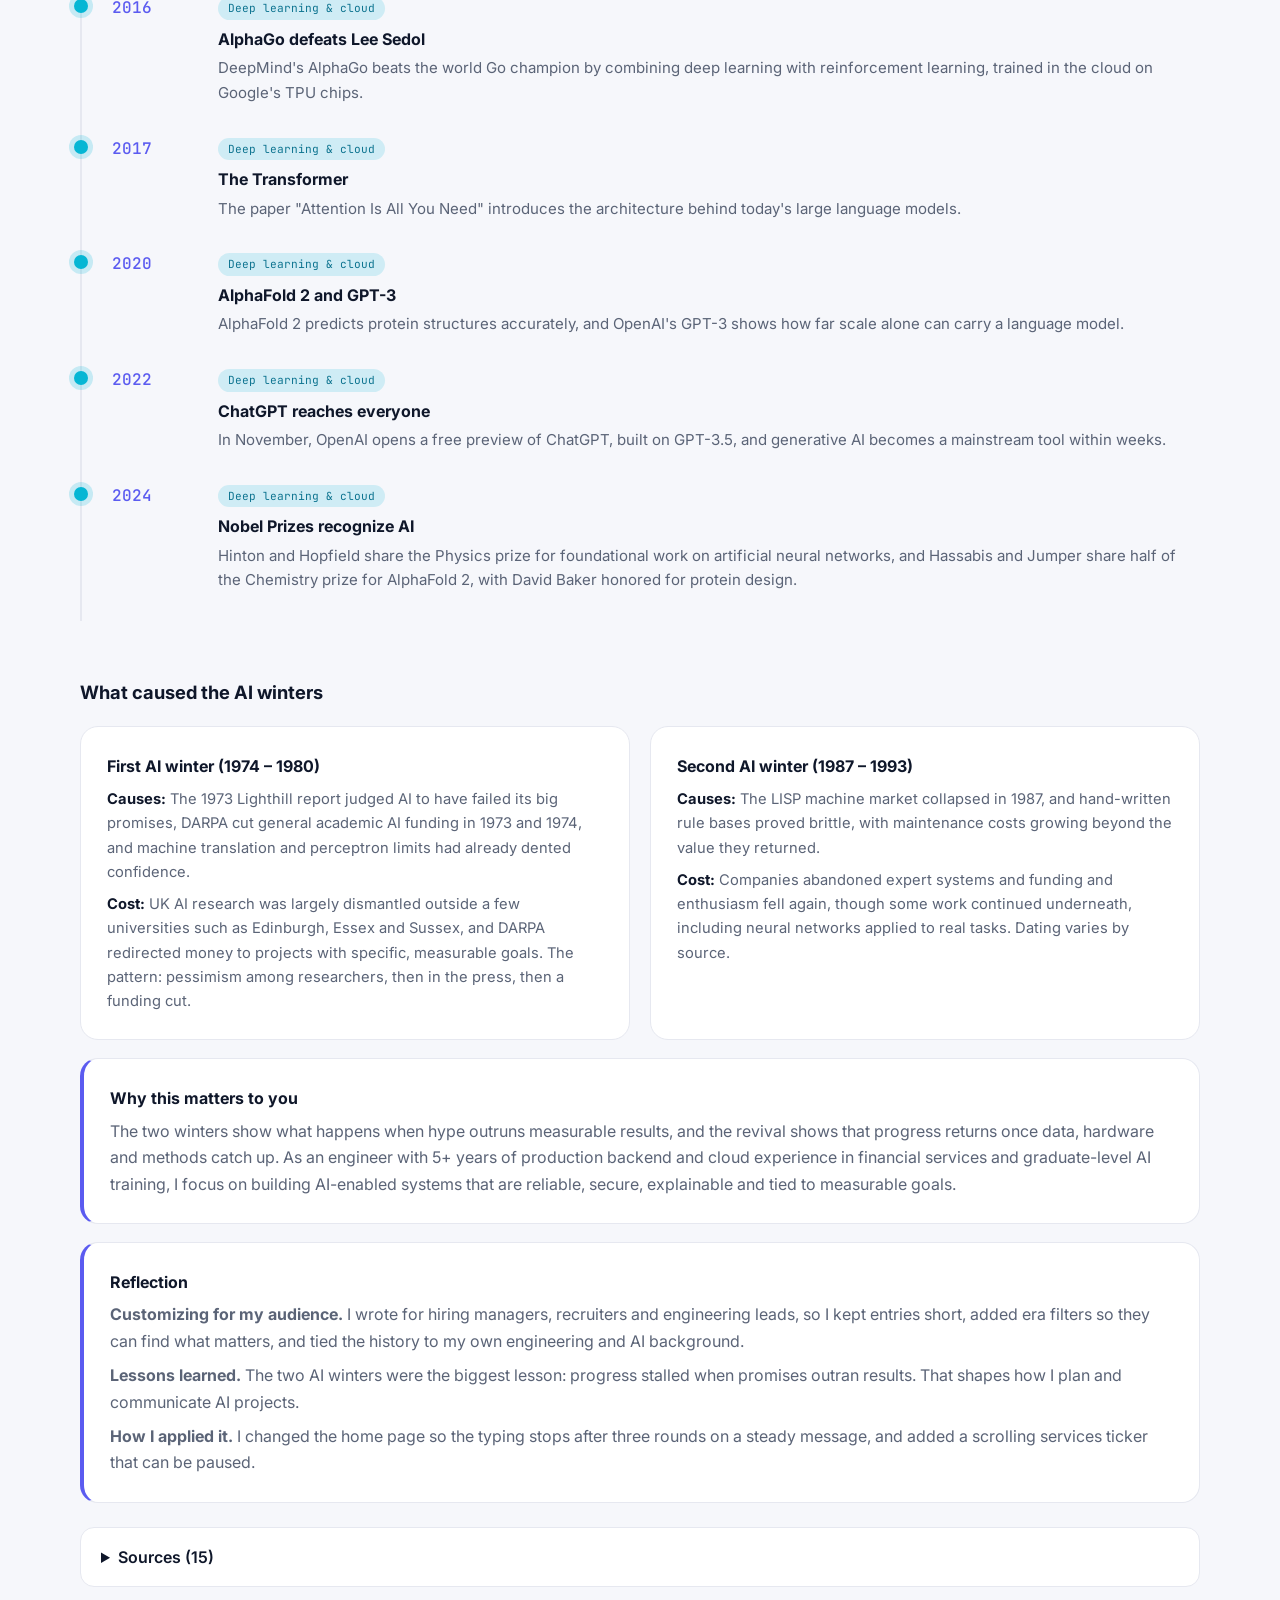
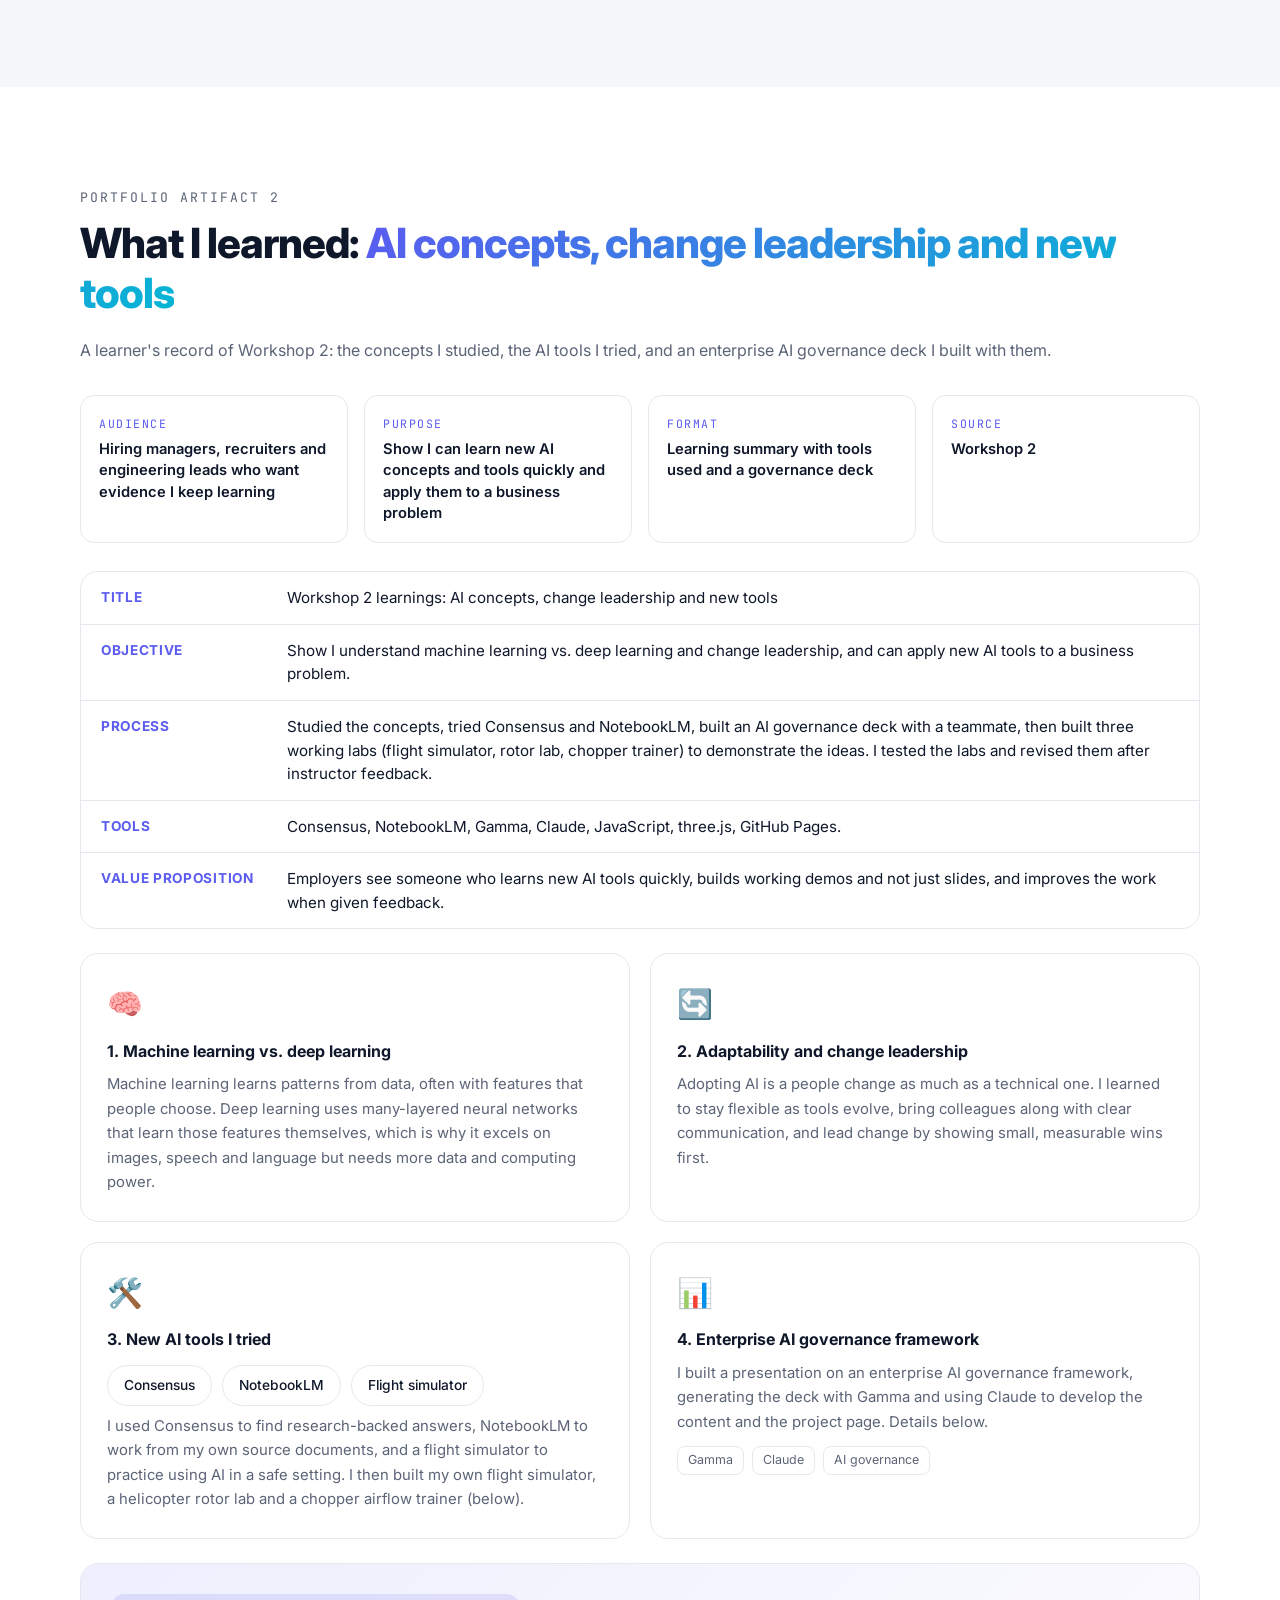
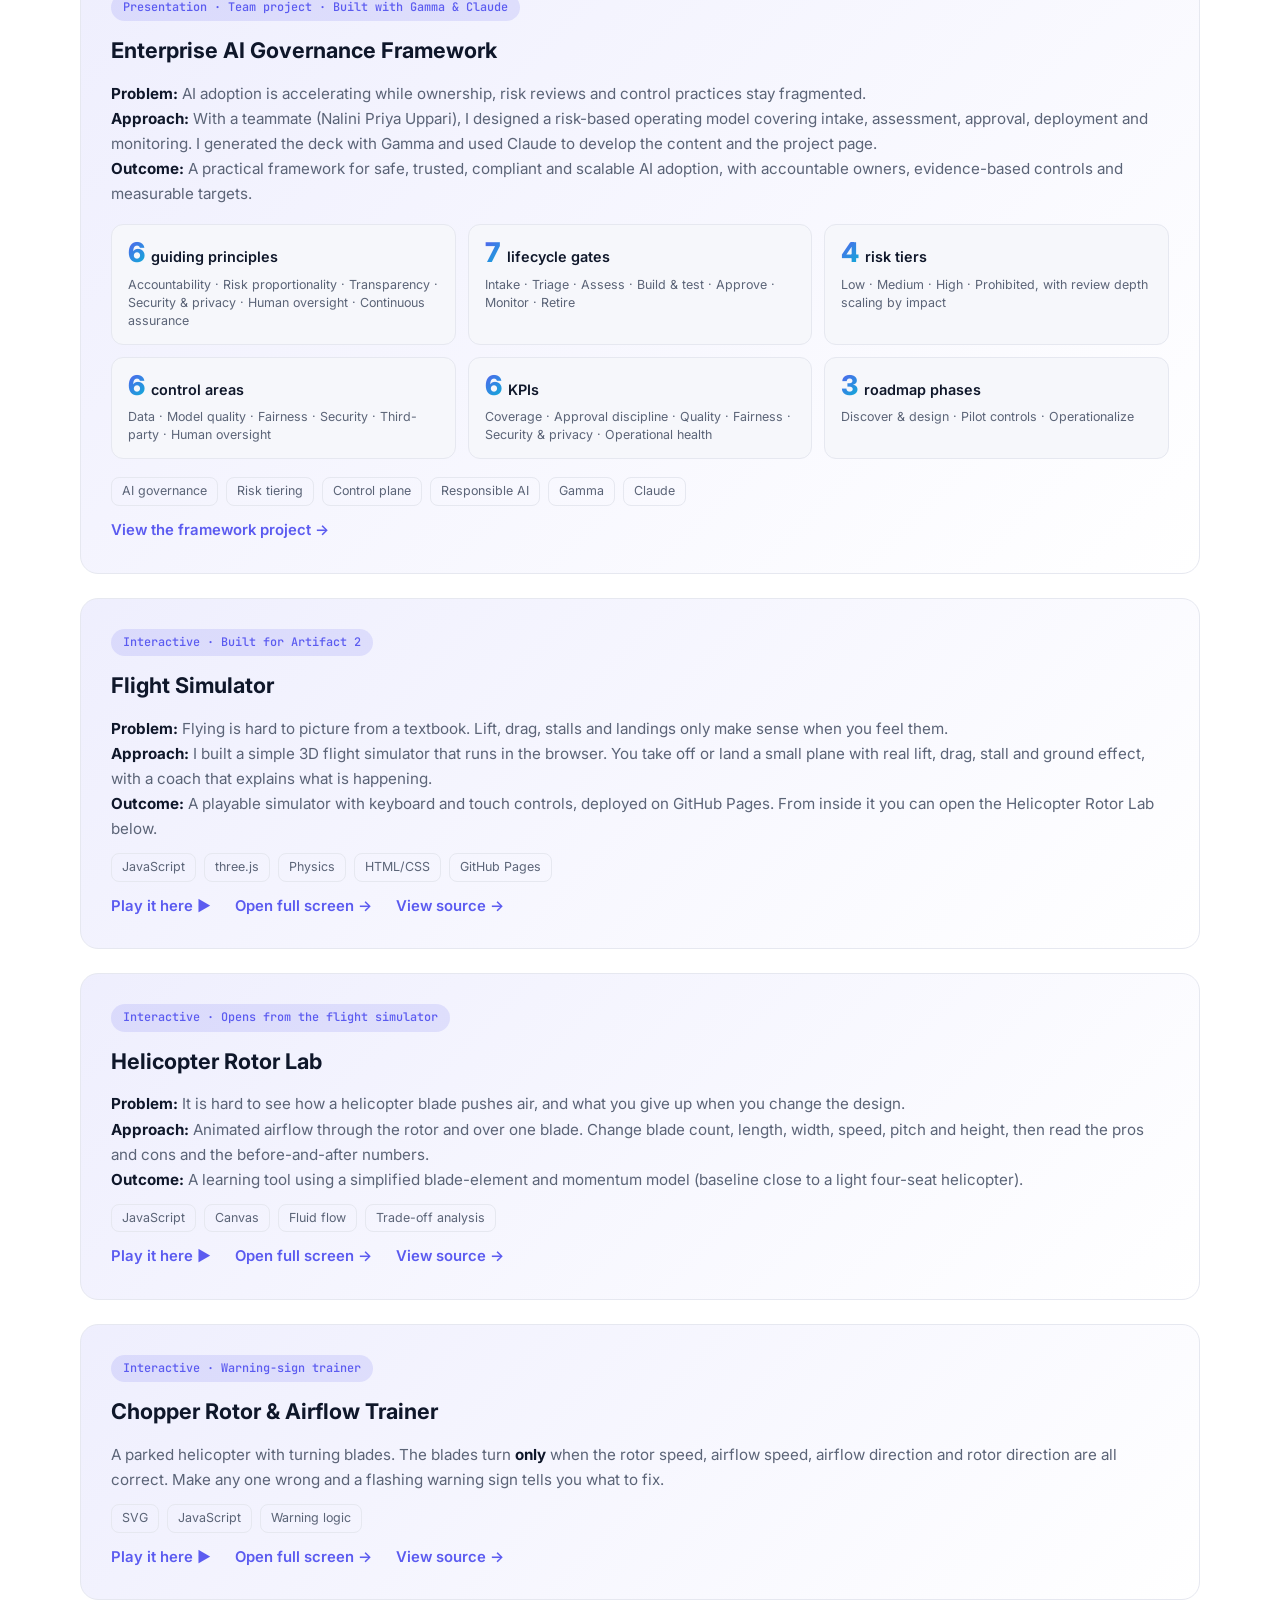
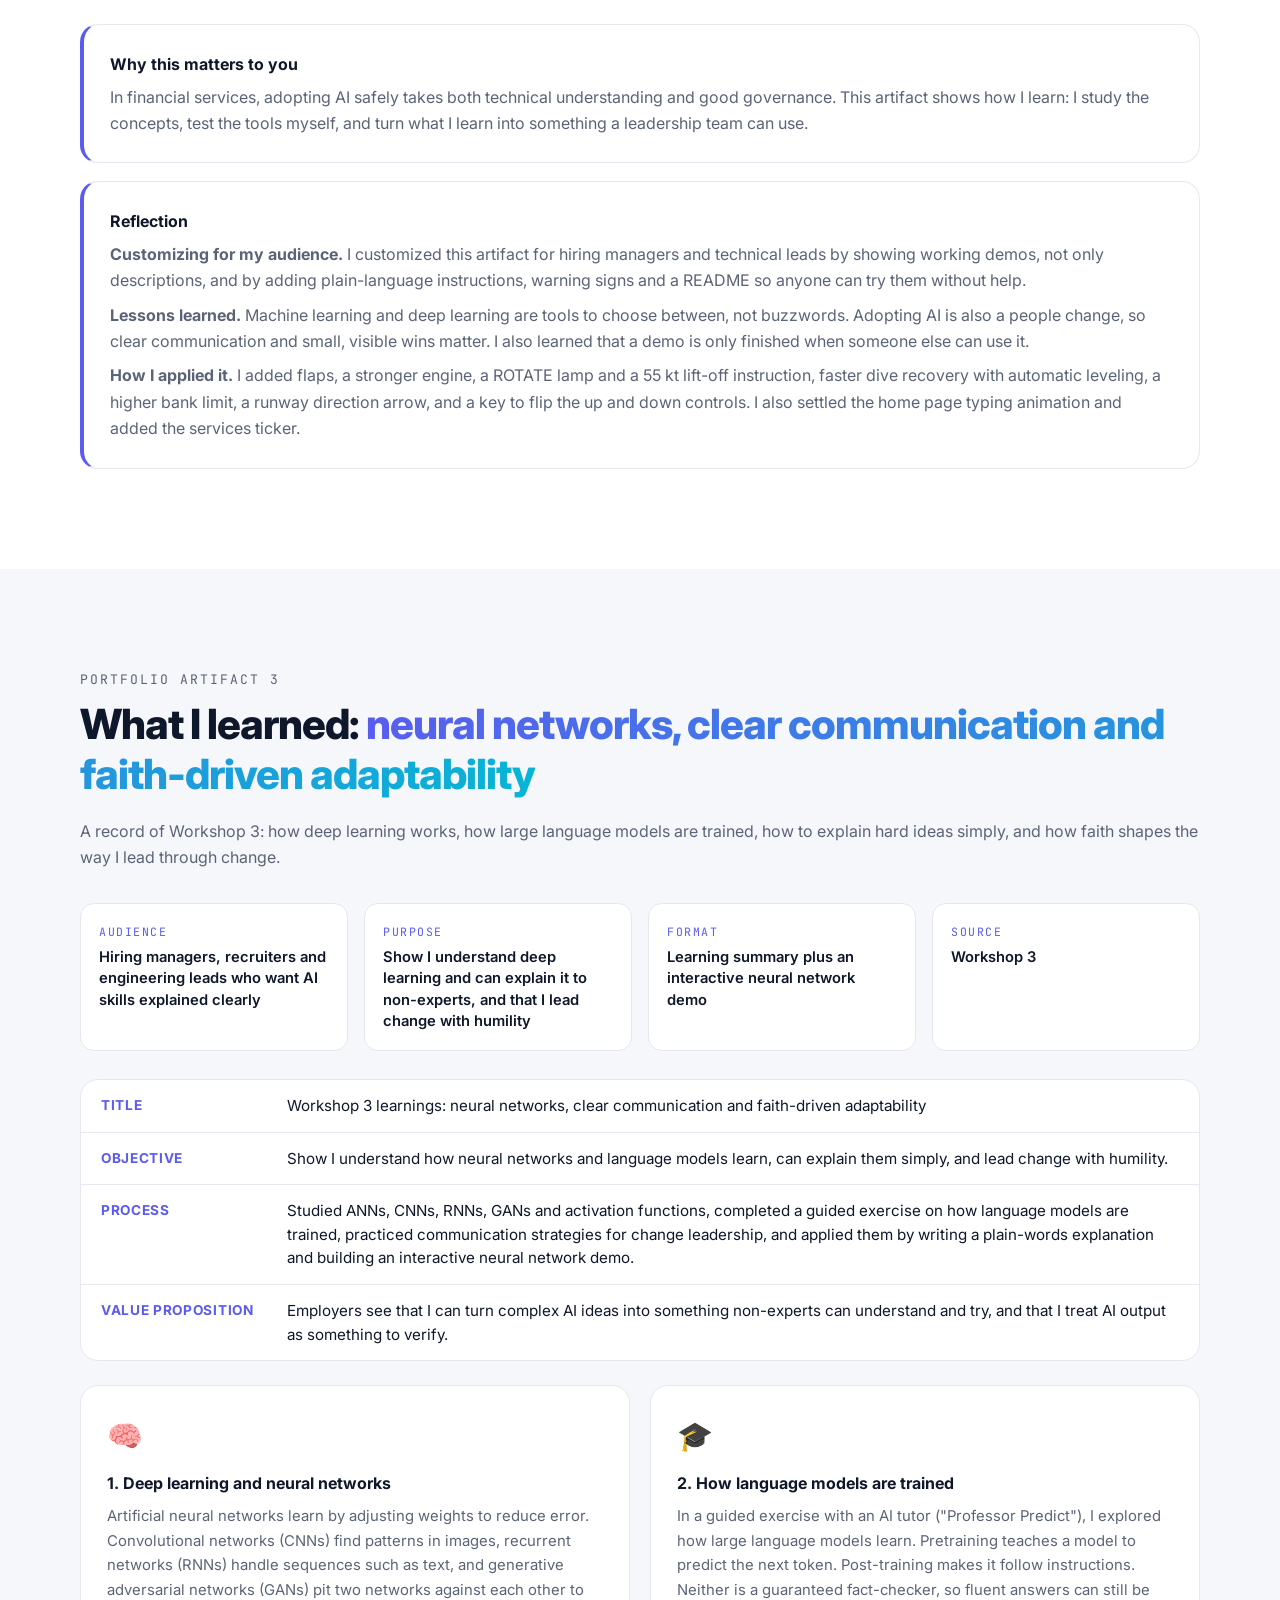
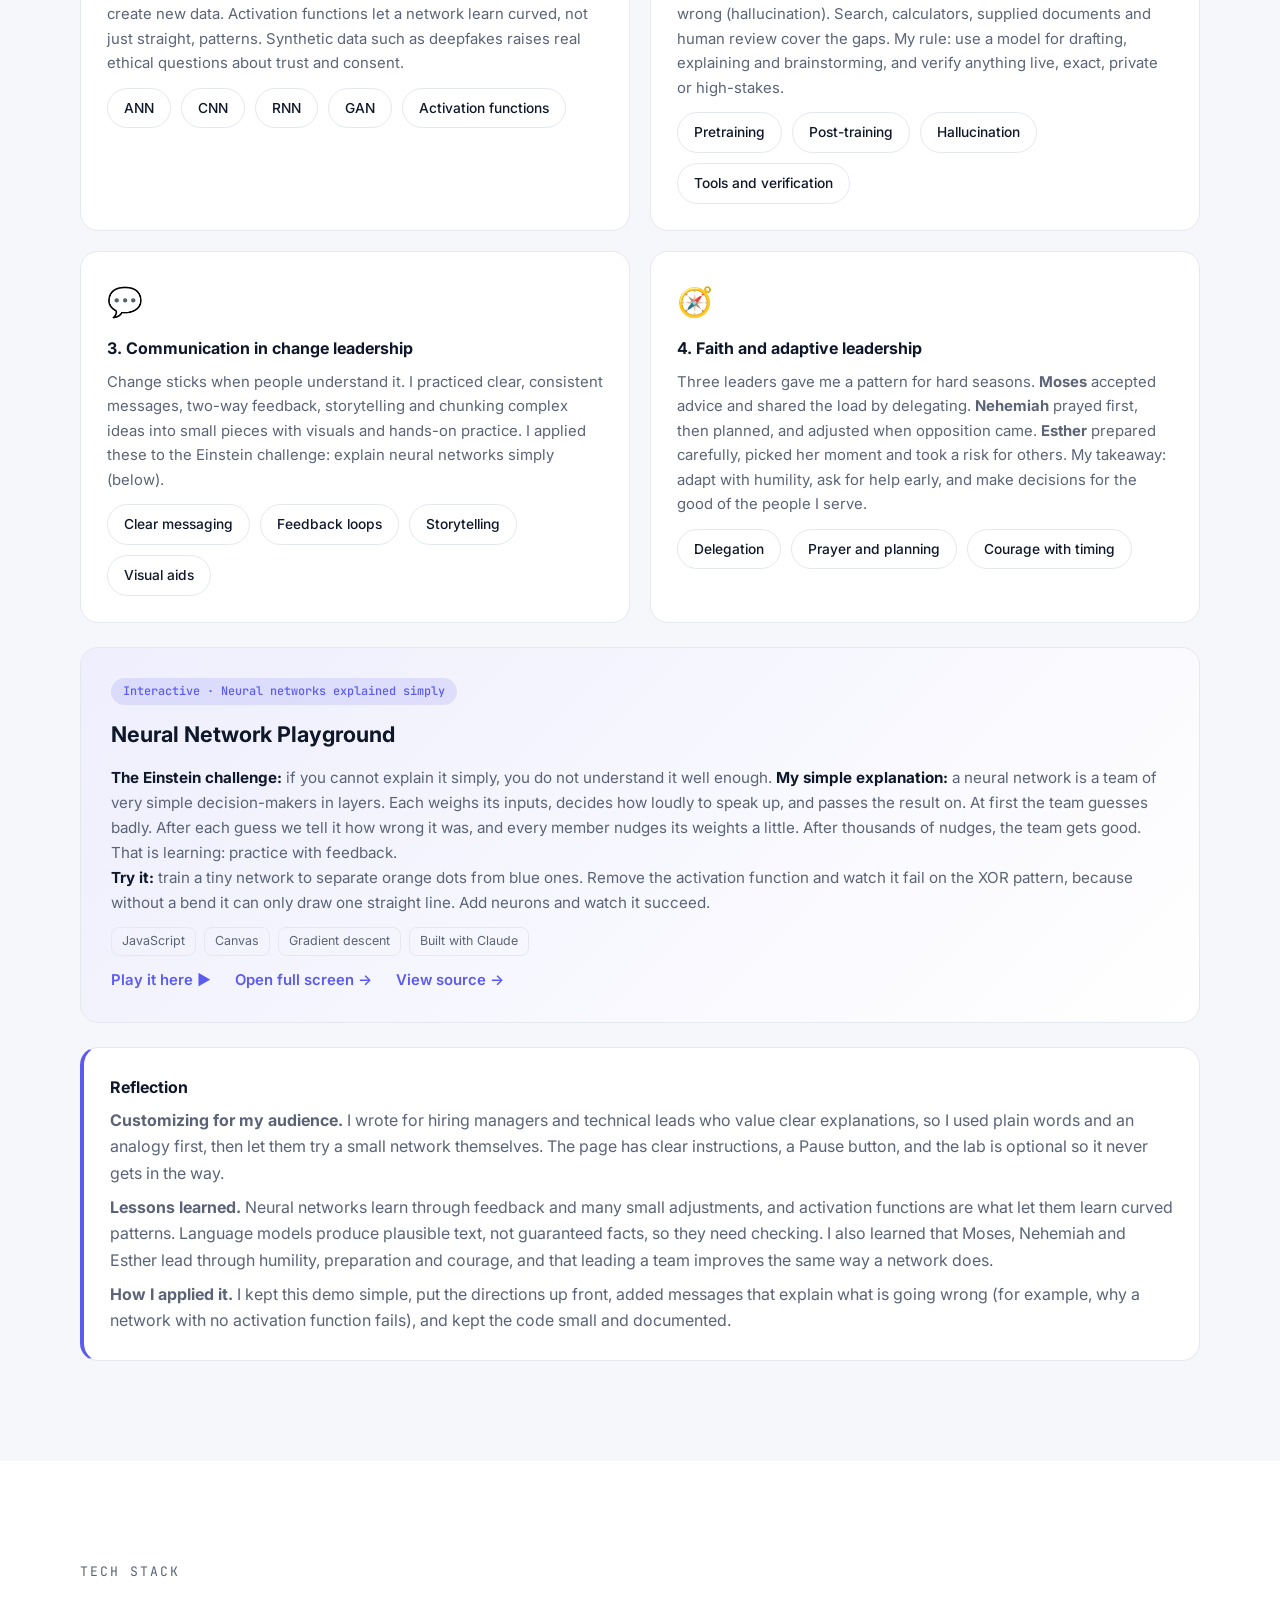
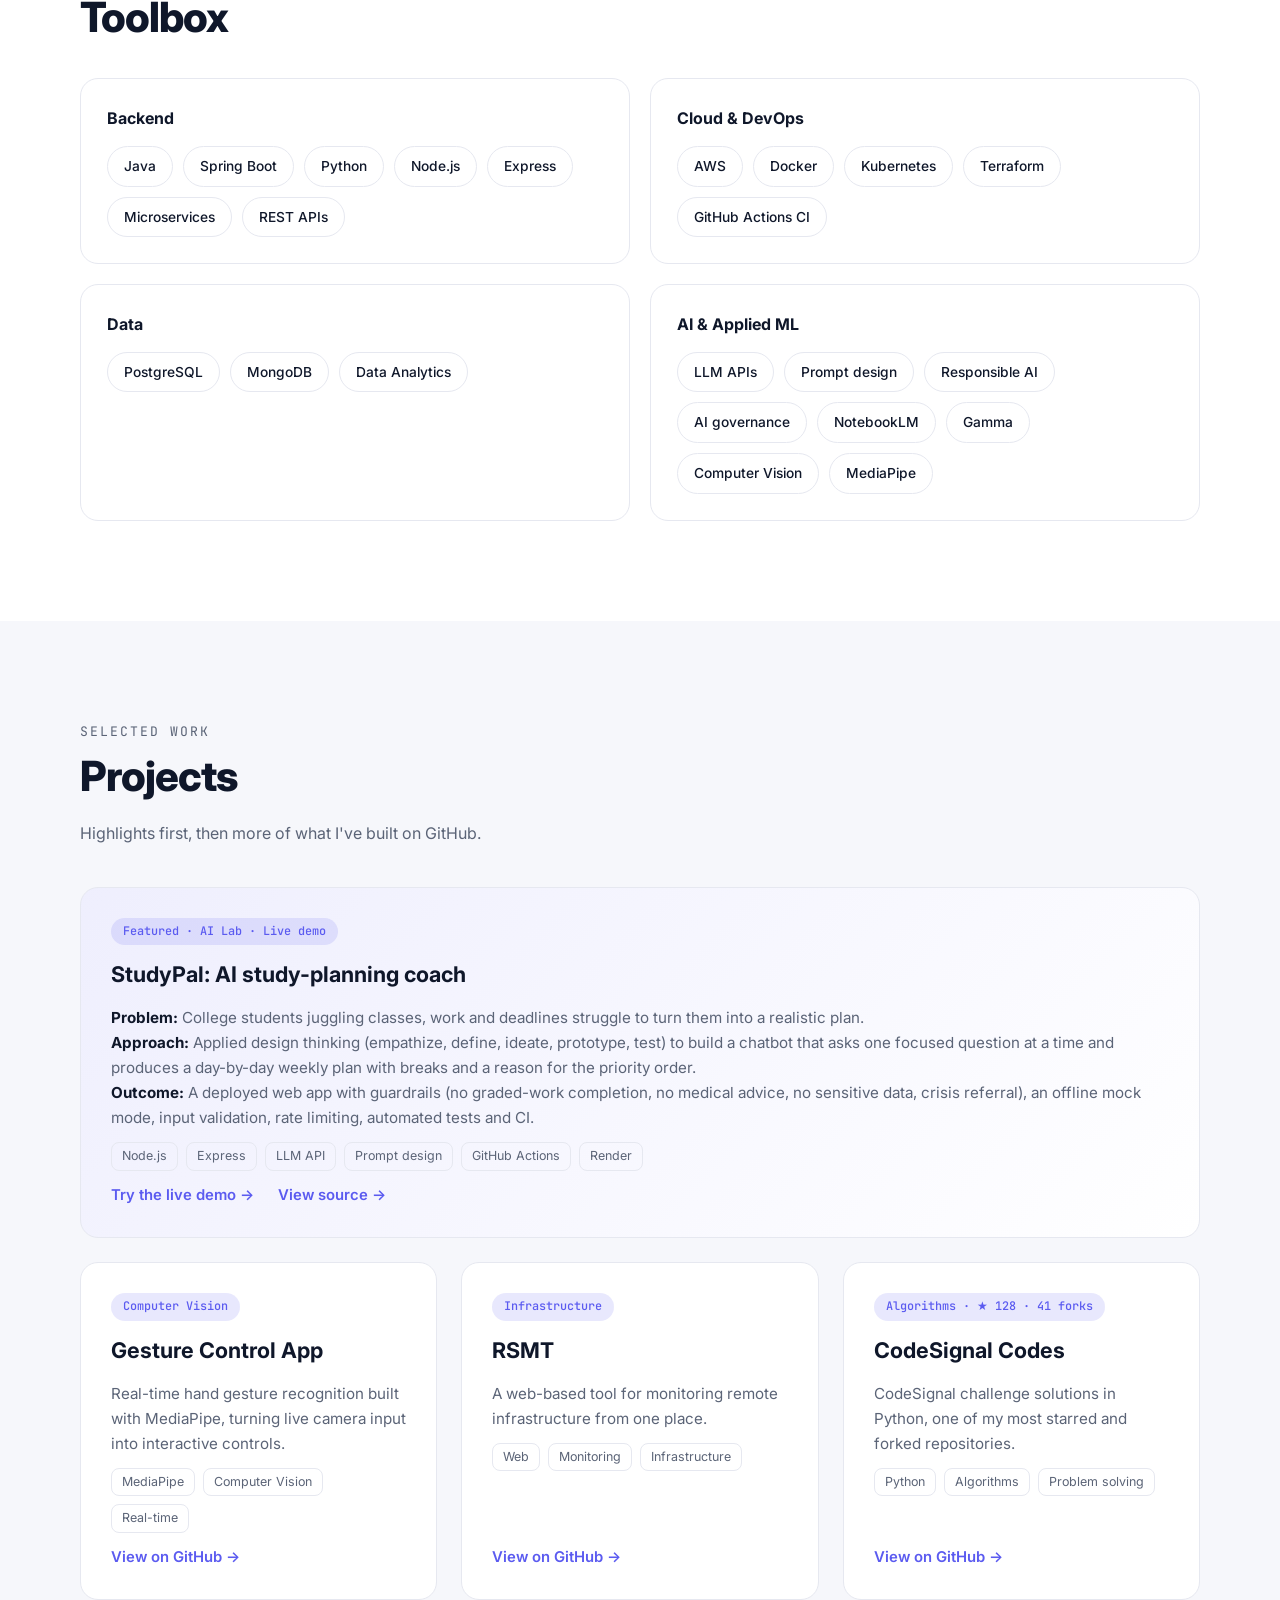
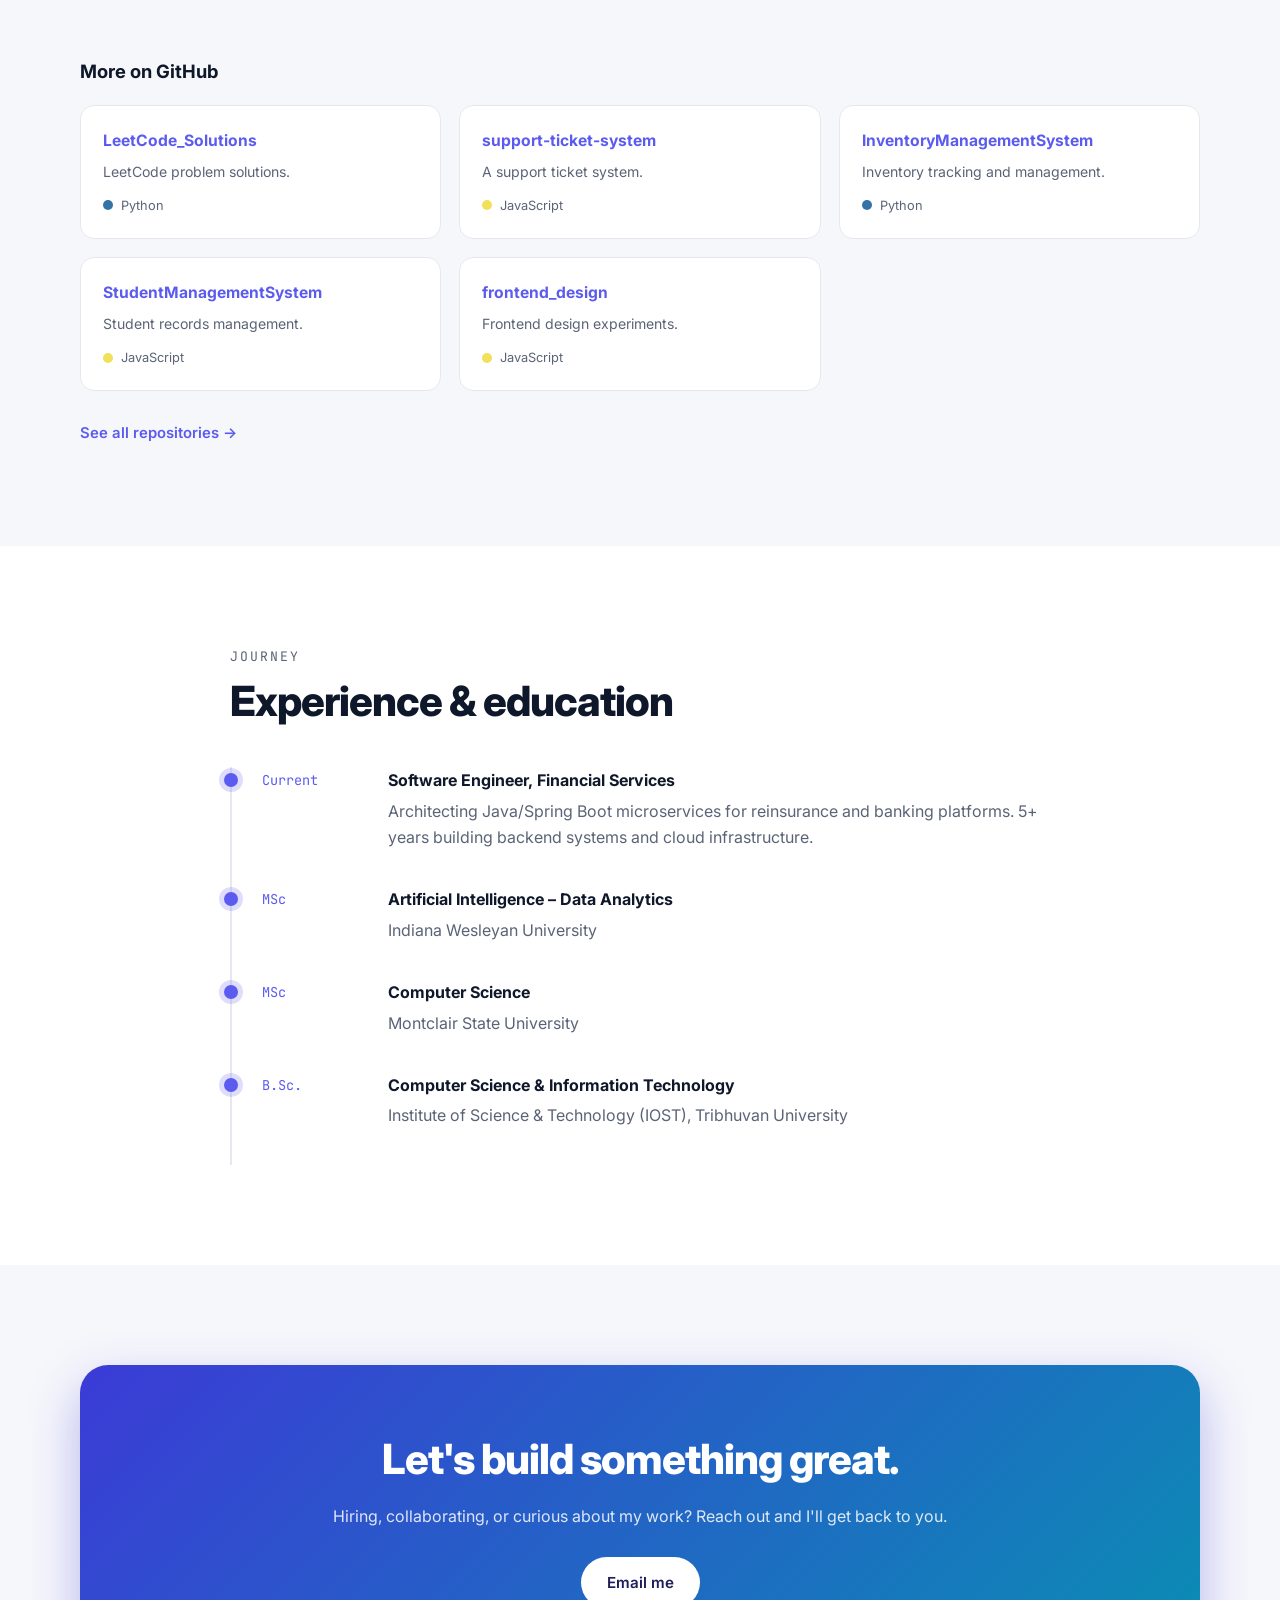
==== commit e06ab585: "modify index file" ====
--- a/index.html
+++ b/index.html
@@ -134,7 +134,6 @@
           <div><dt>Title</dt><dd>Timeline of Artificial Intelligence: 1950 to the 2024 Nobel Prizes</dd></div>
           <div><dt>Objective</dt><dd>Show how AI evolved, why progress stalled twice (the AI winters), and how that history informs the AI work I do today.</dd></div>
           <div><dt>Process</dt><dd>Researched milestones for Workshop 1, grouped them into eras, checked each against 15 sources, then built an interactive timeline with era filters.</dd></div>
-          <div><dt>Tools</dt><dd>HTML, CSS and JavaScript on GitHub Pages; Claude for coding help; the 15 cited sources.</dd></div>
           <div><dt>Value proposition</dt><dd>Employers see that I can research a technical topic, verify it, and present it clearly, and that I understand the hype cycles behind today's AI tools.</dd></div>
         </dl>
 
@@ -385,7 +384,6 @@
           <div><dt>Title</dt><dd>Workshop 3 learnings: neural networks, clear communication and faith-driven adaptability</dd></div>
           <div><dt>Objective</dt><dd>Show I understand how neural networks and language models learn, can explain them simply, and lead change with humility.</dd></div>
           <div><dt>Process</dt><dd>Studied ANNs, CNNs, RNNs, GANs and activation functions, completed a guided exercise on how language models are trained, practiced communication strategies for change leadership, and applied them by writing a plain-words explanation and building an interactive neural network demo.</dd></div>
-          <div><dt>Tools</dt><dd>Claude (drafting and coding), the Professor Predict AI tutor, JavaScript and Canvas, GitHub Pages.</dd></div>
           <div><dt>Value proposition</dt><dd>Employers see that I can turn complex AI ideas into something non-experts can understand and try, and that I treat AI output as something to verify.</dd></div>
         </dl>
 
